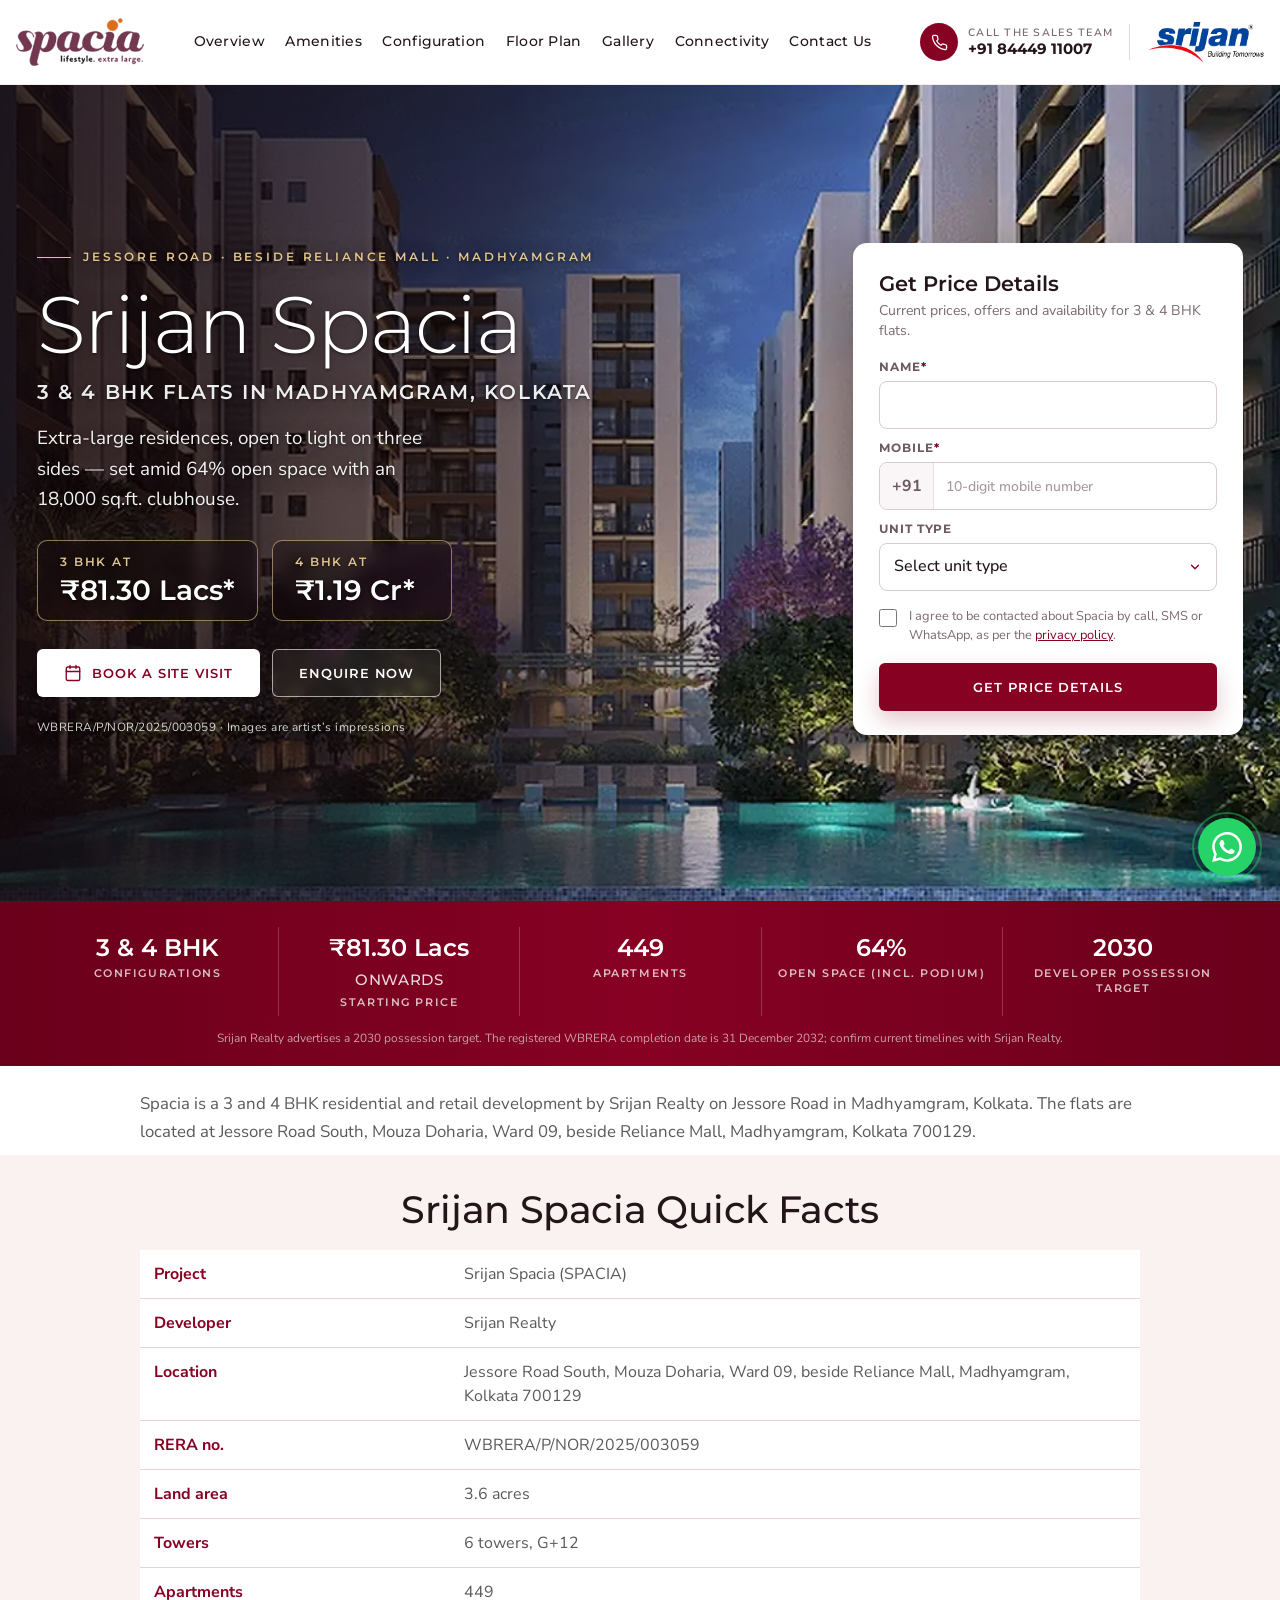
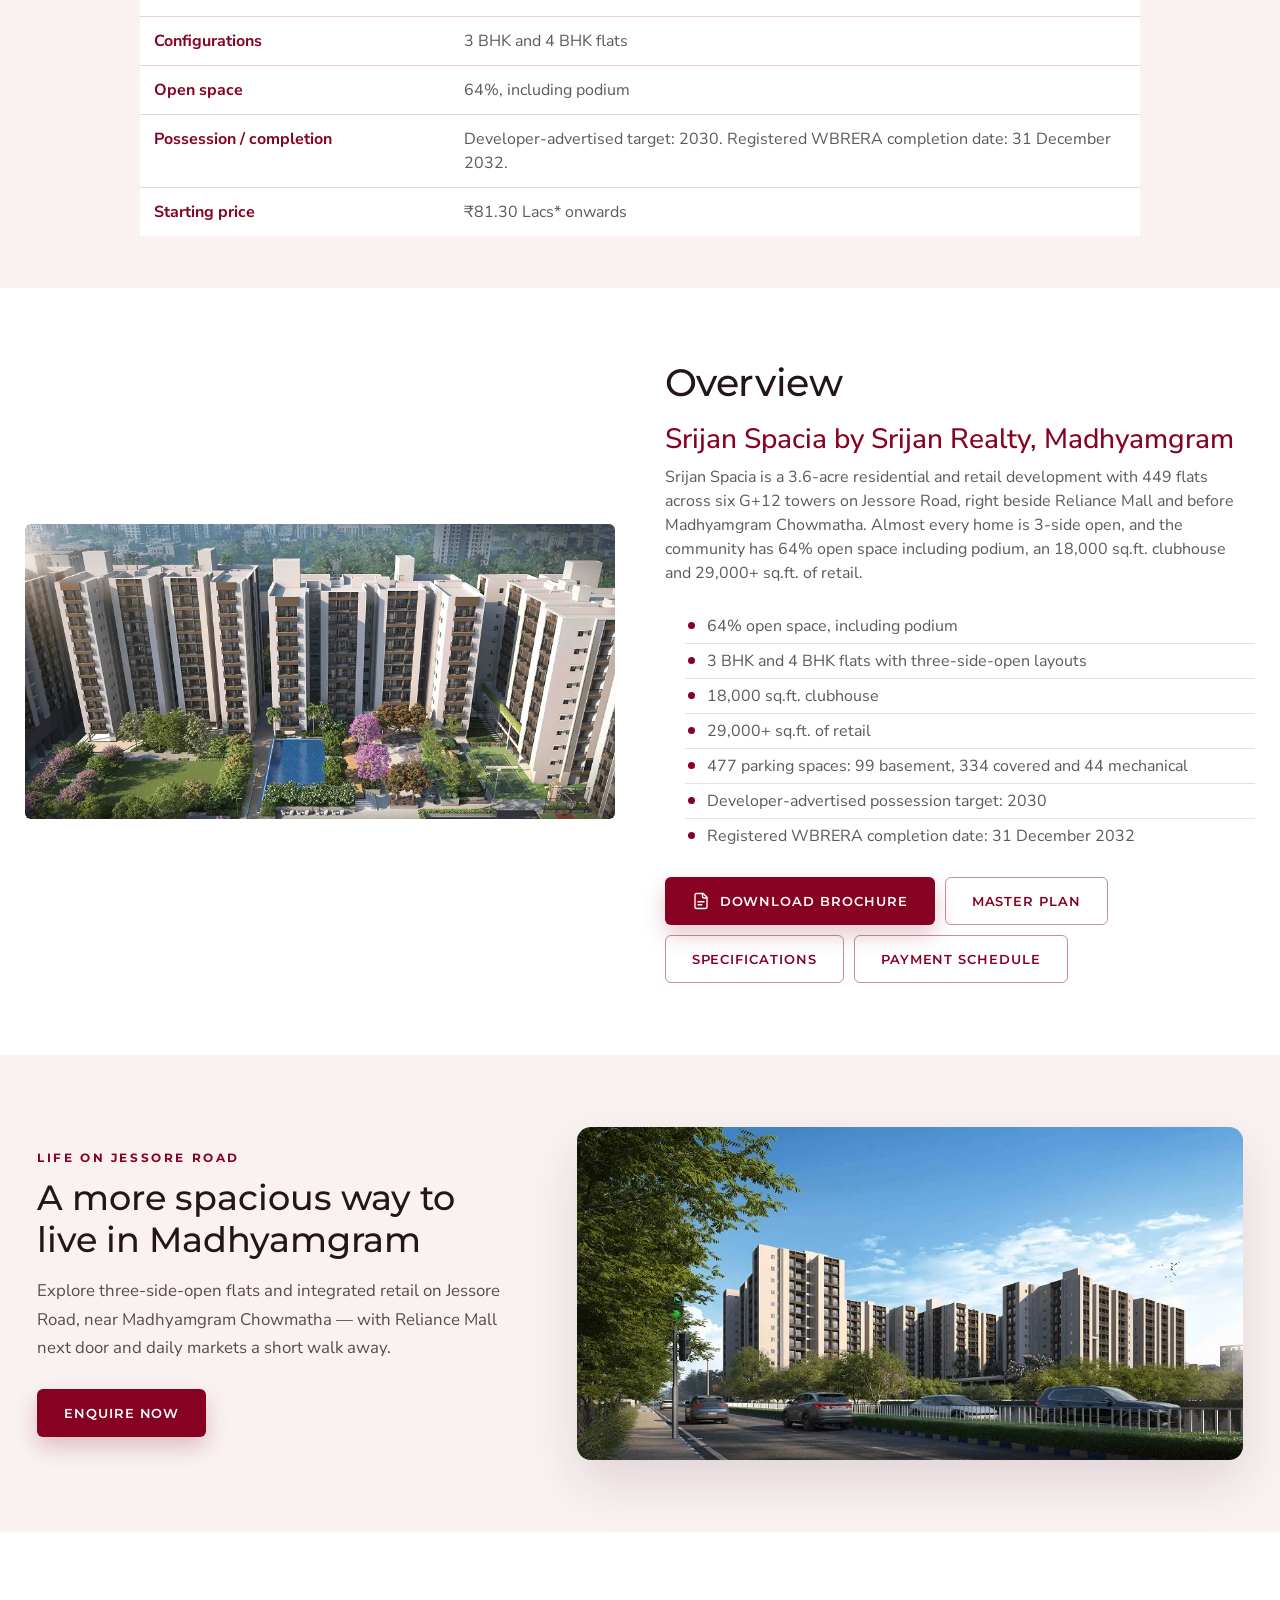
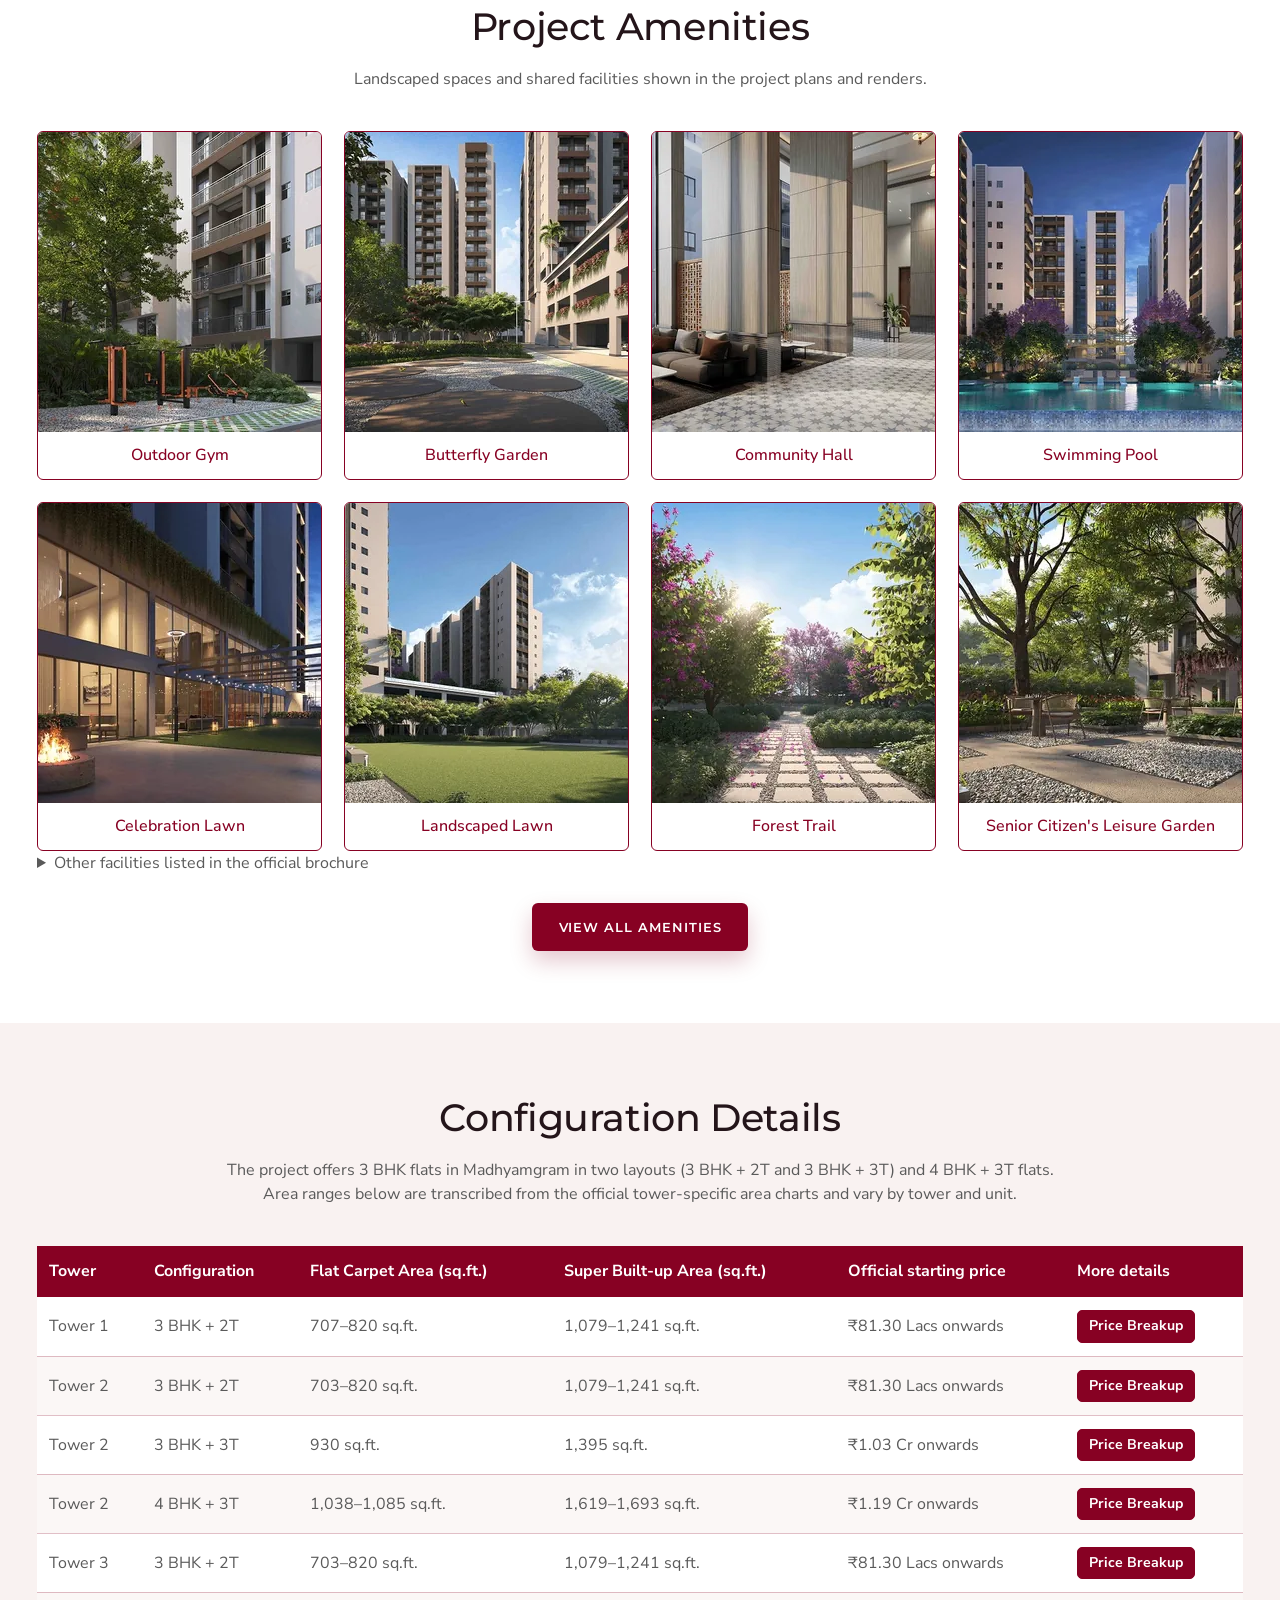
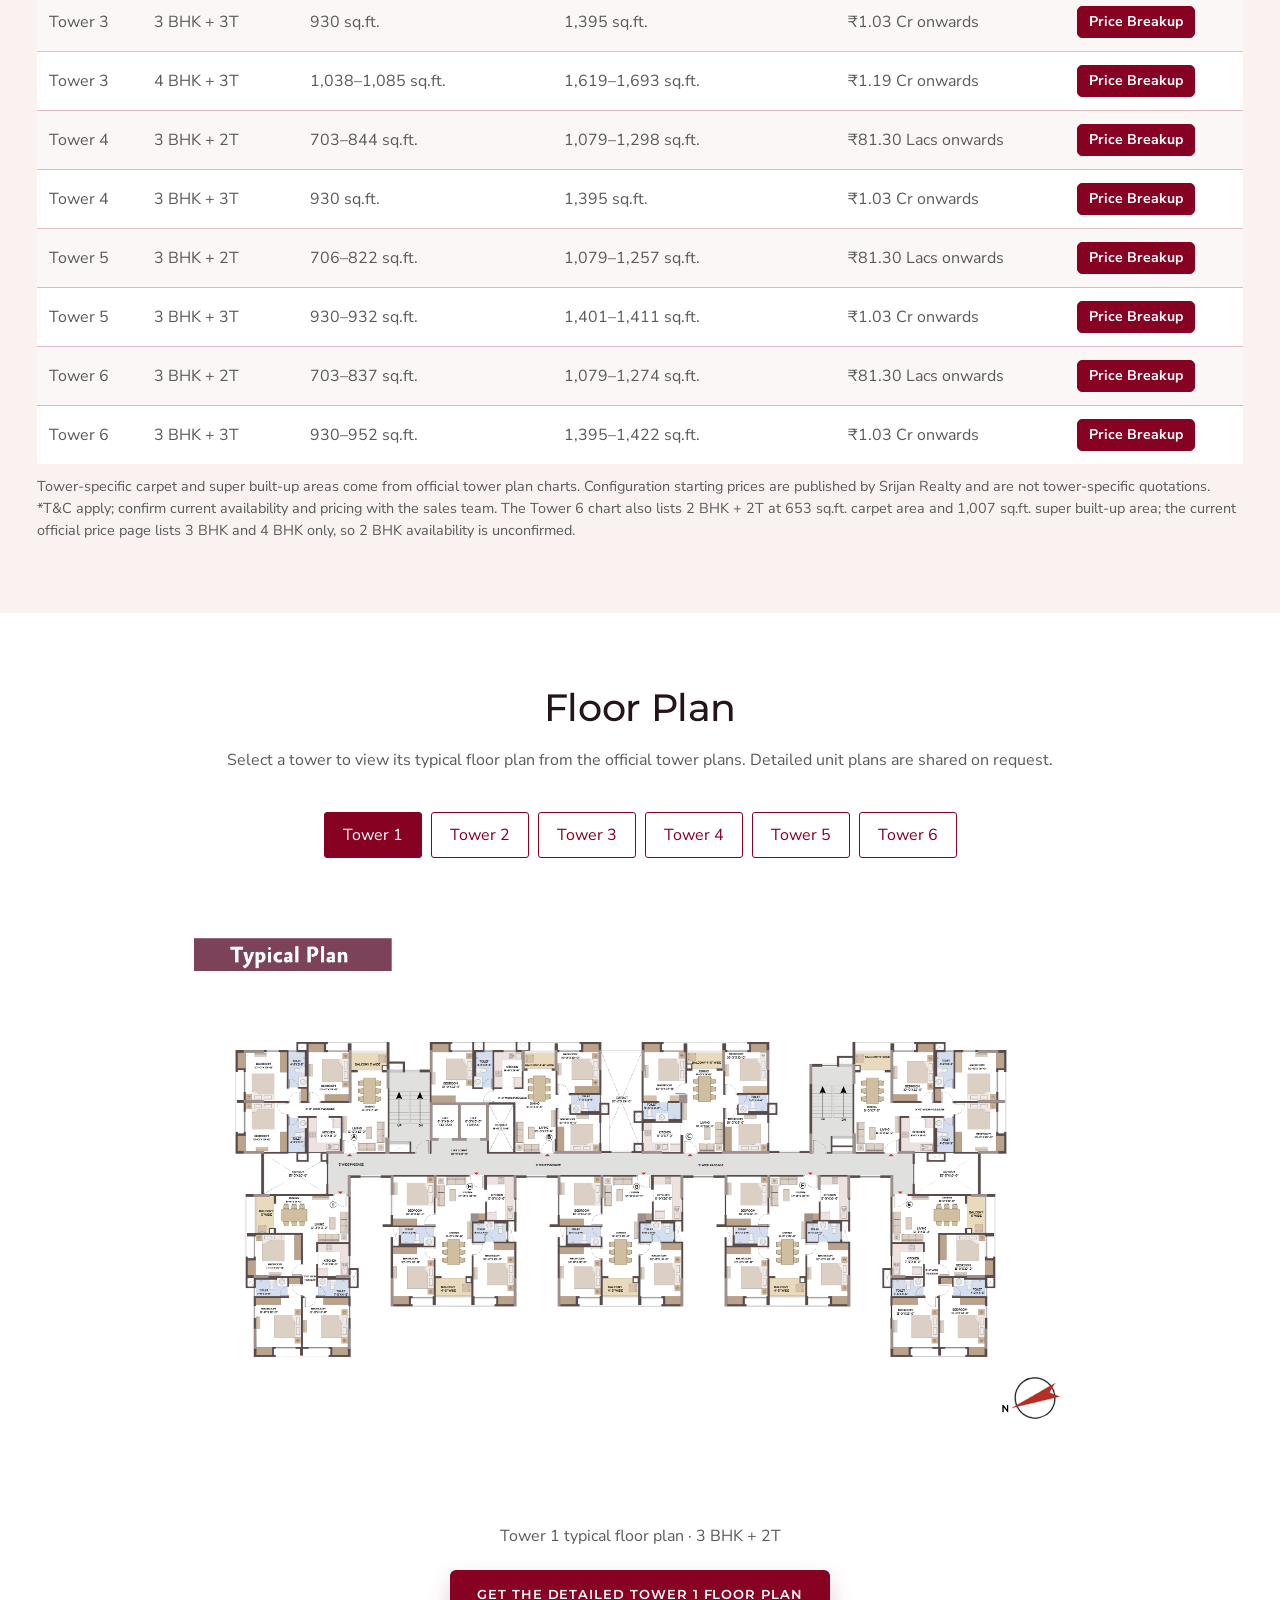
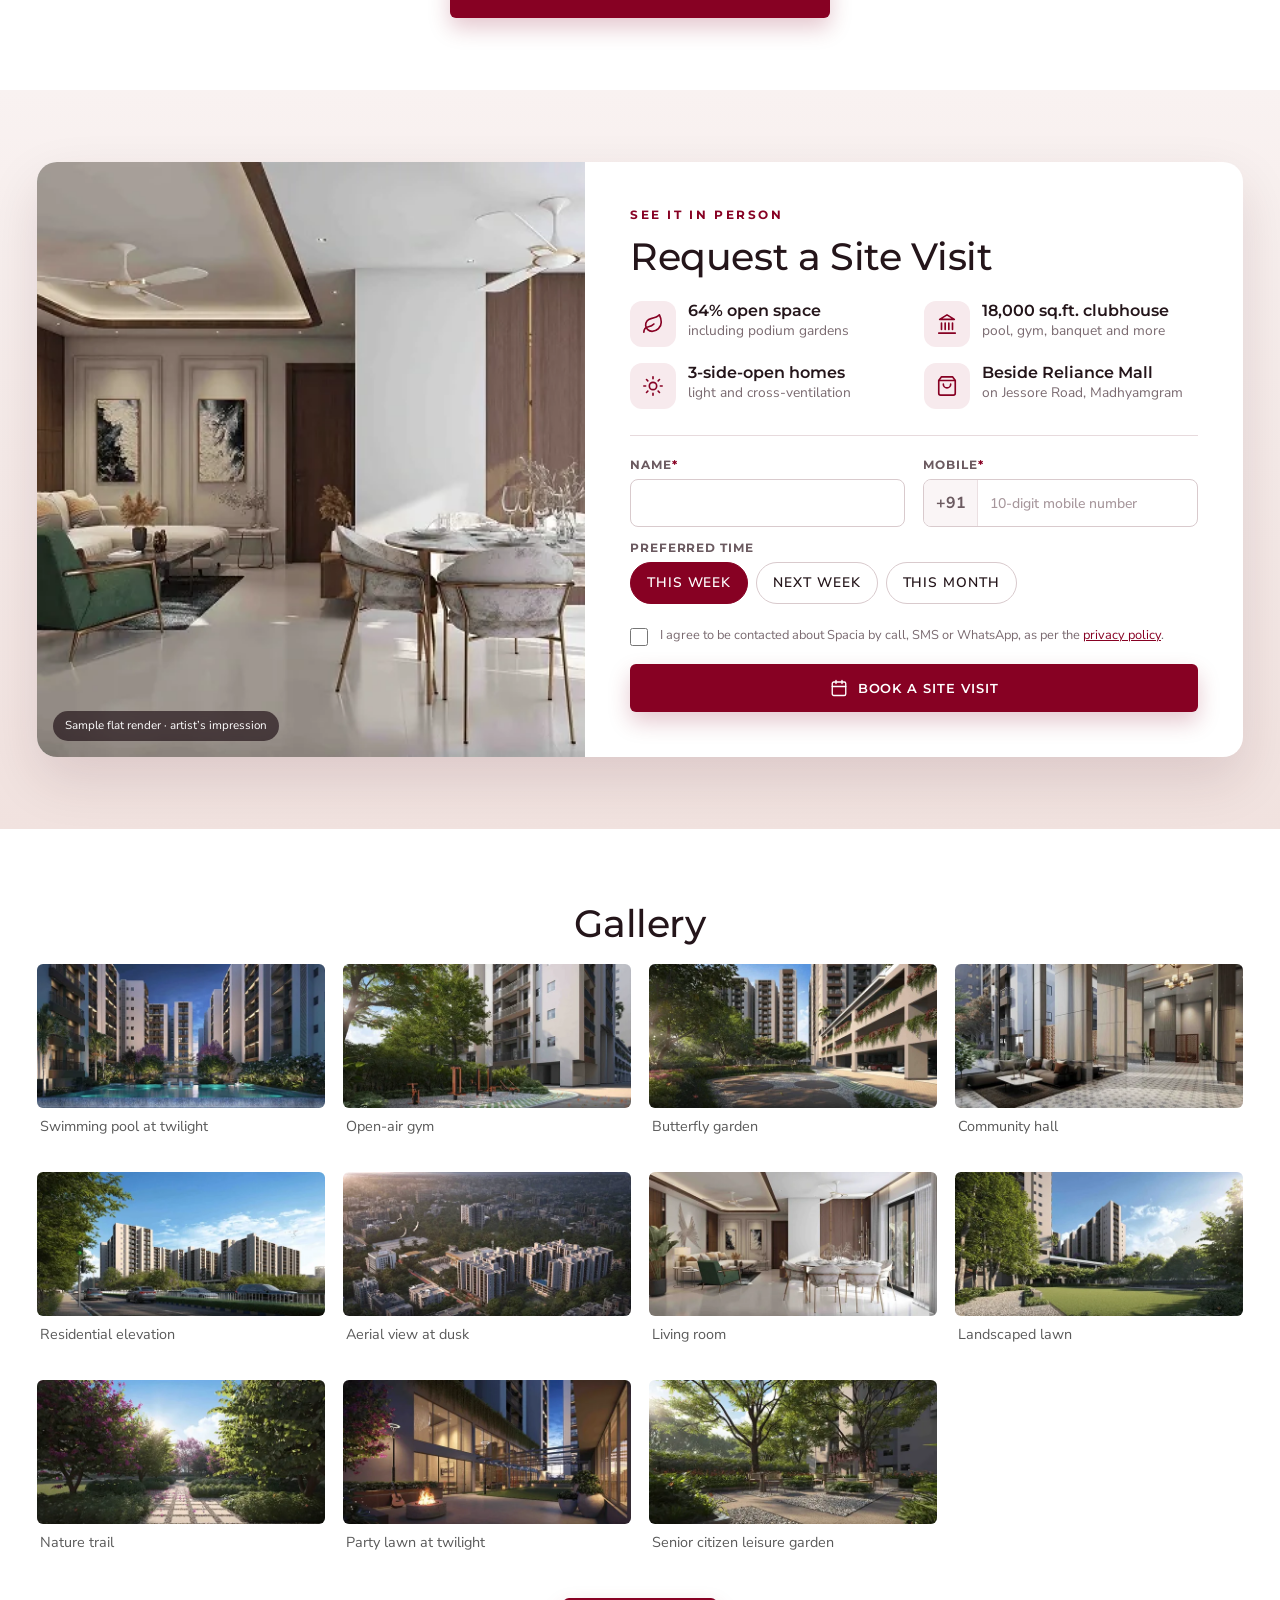
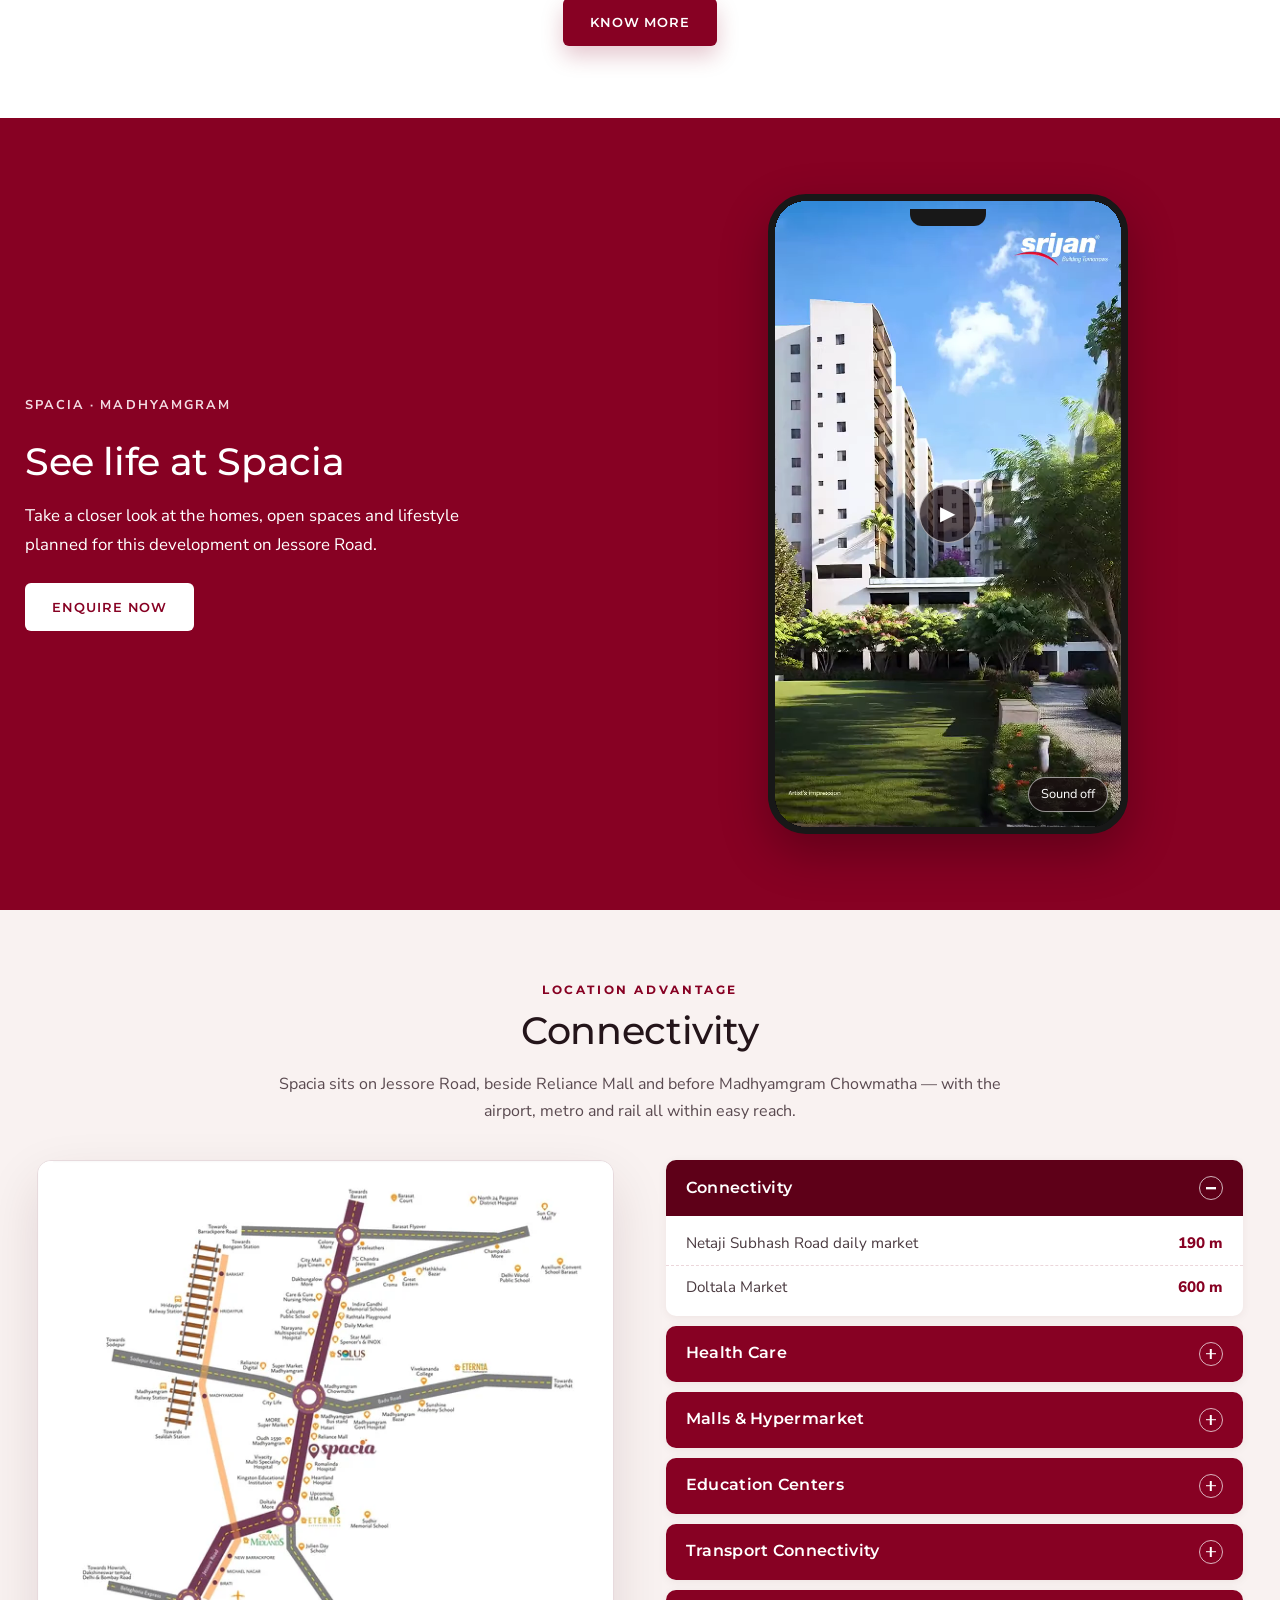
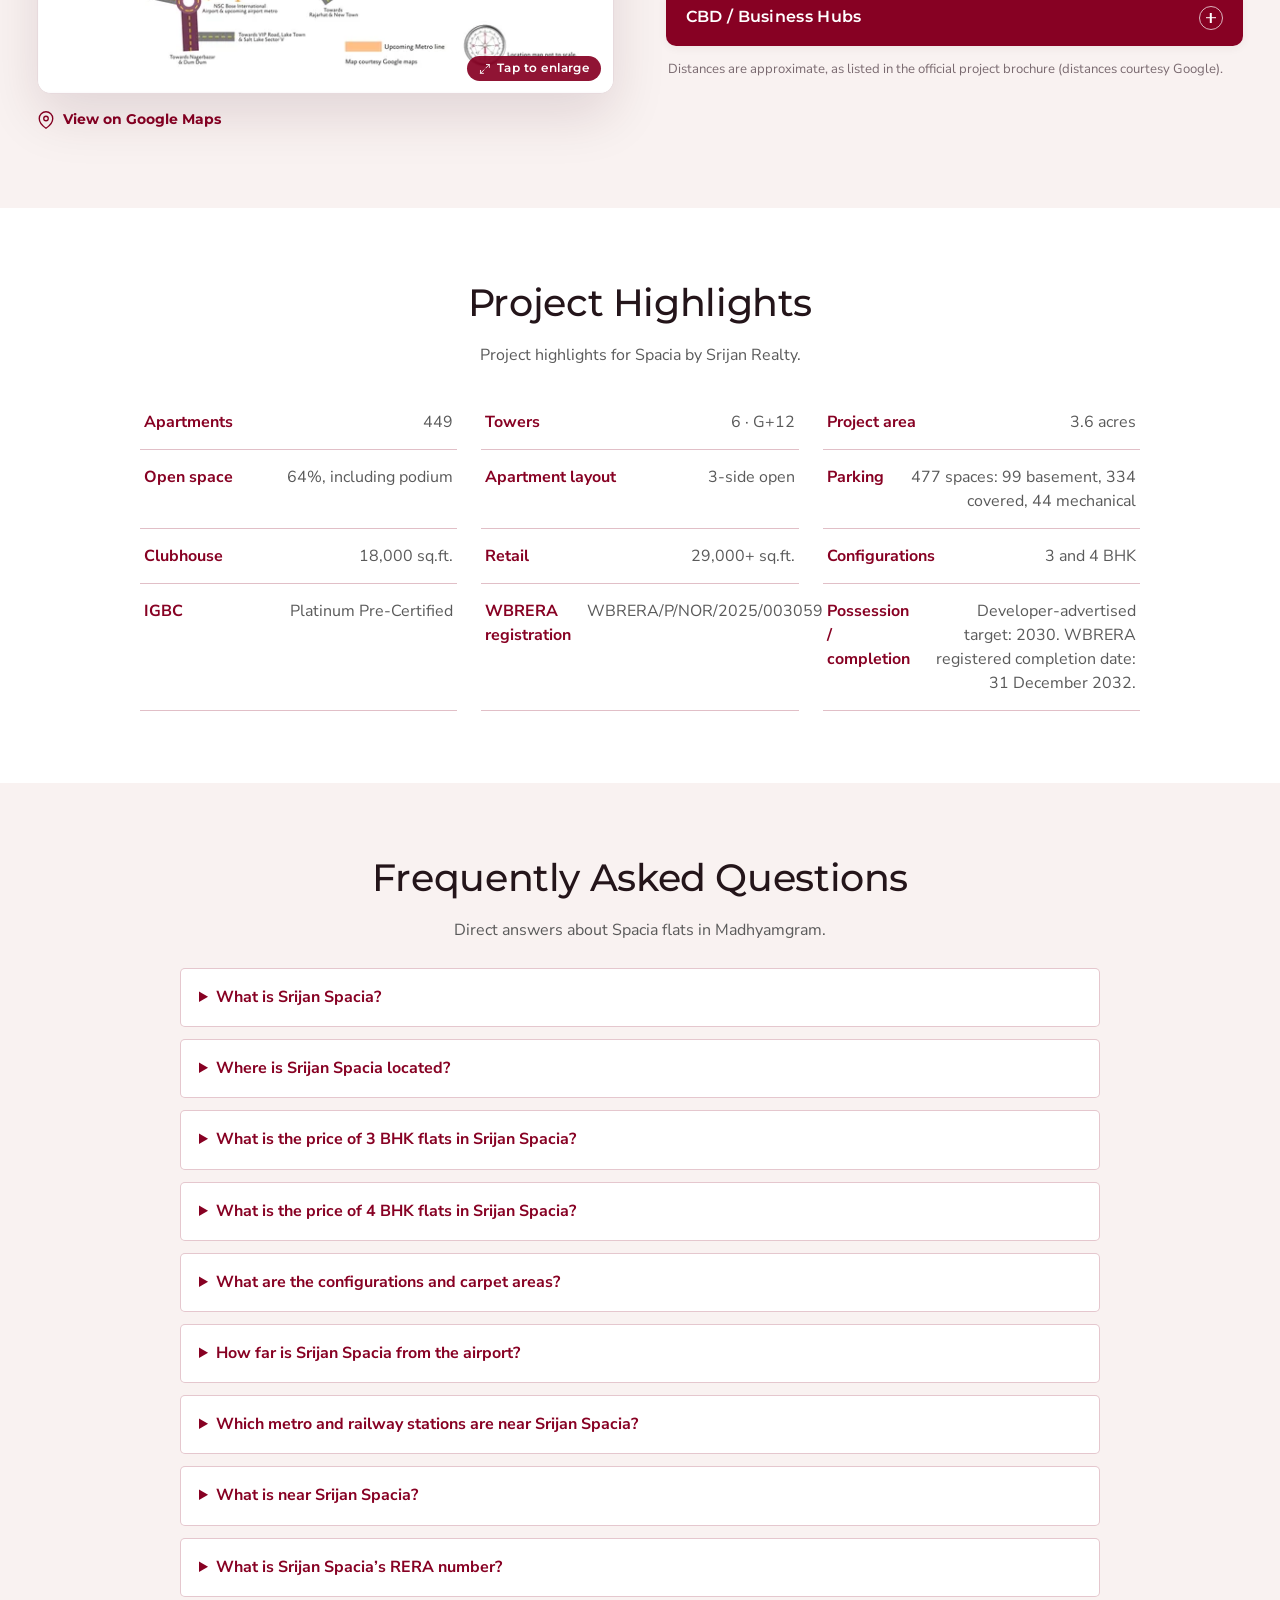
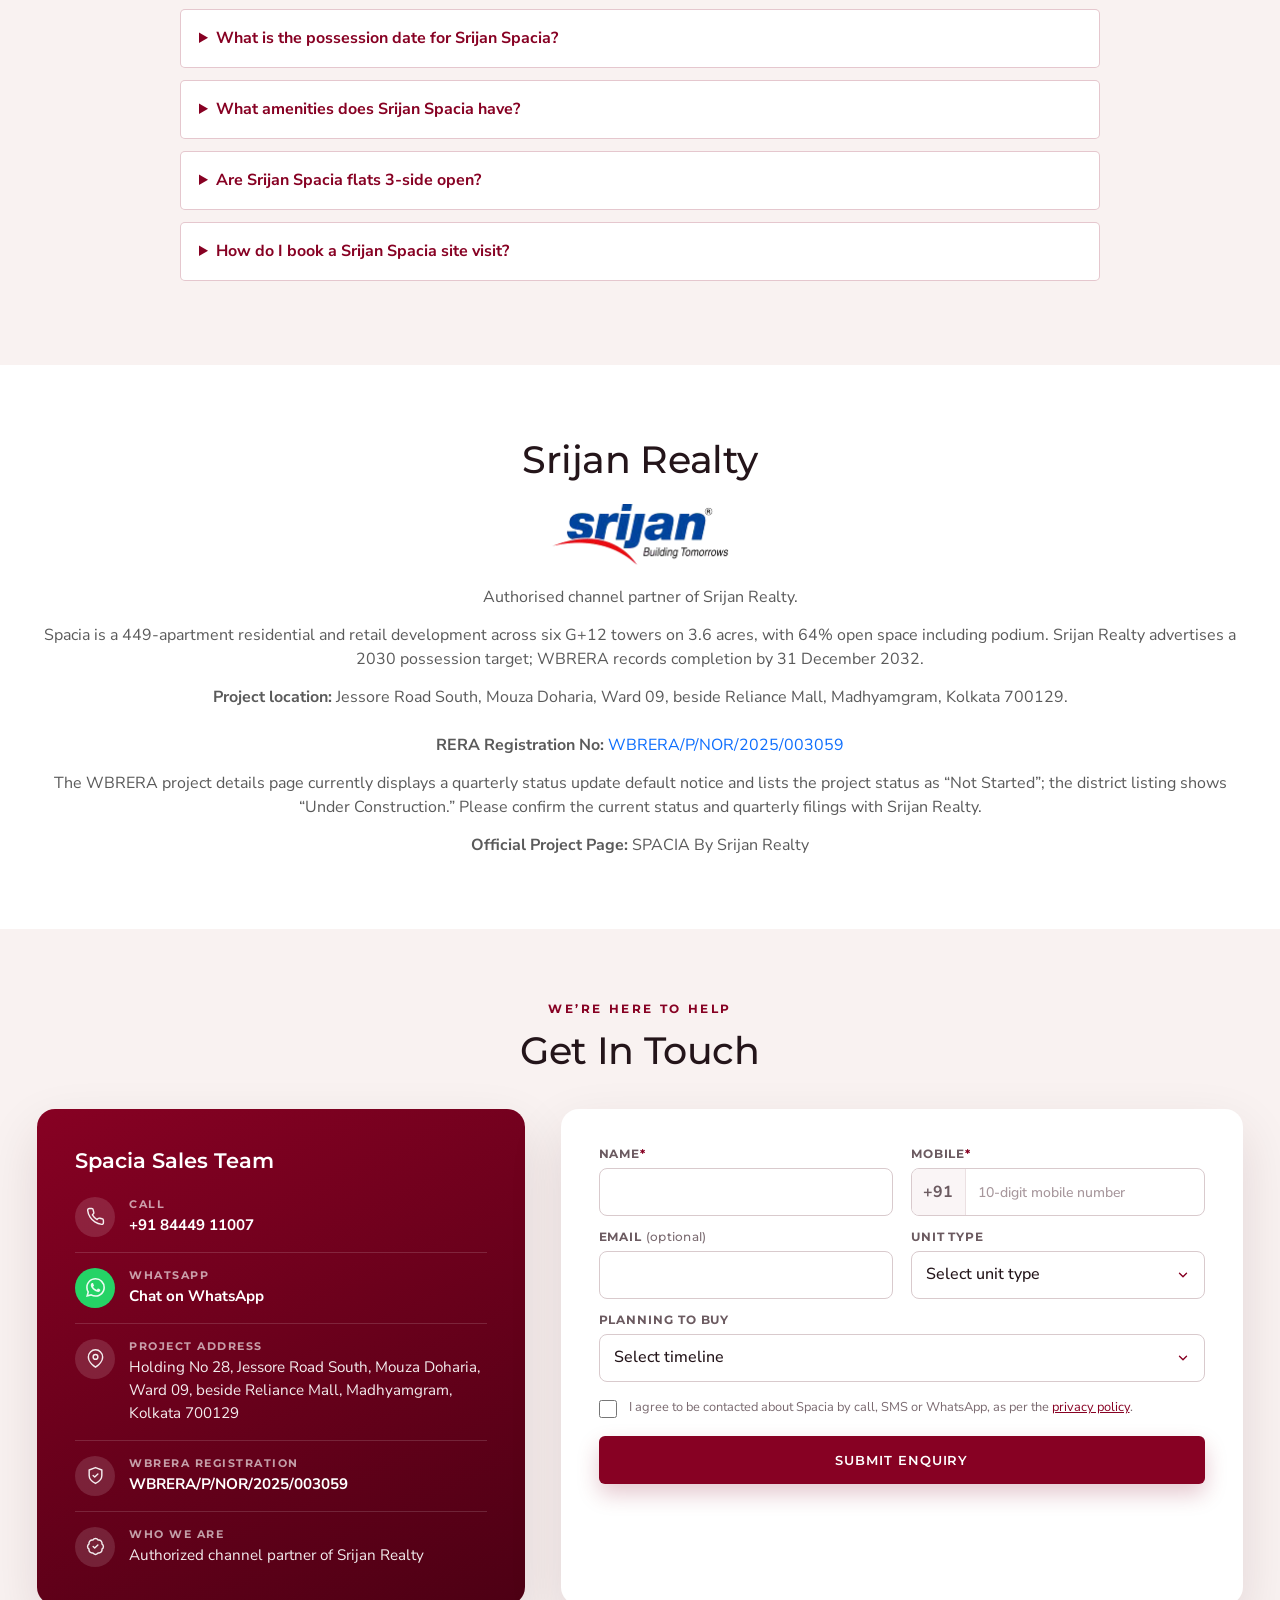
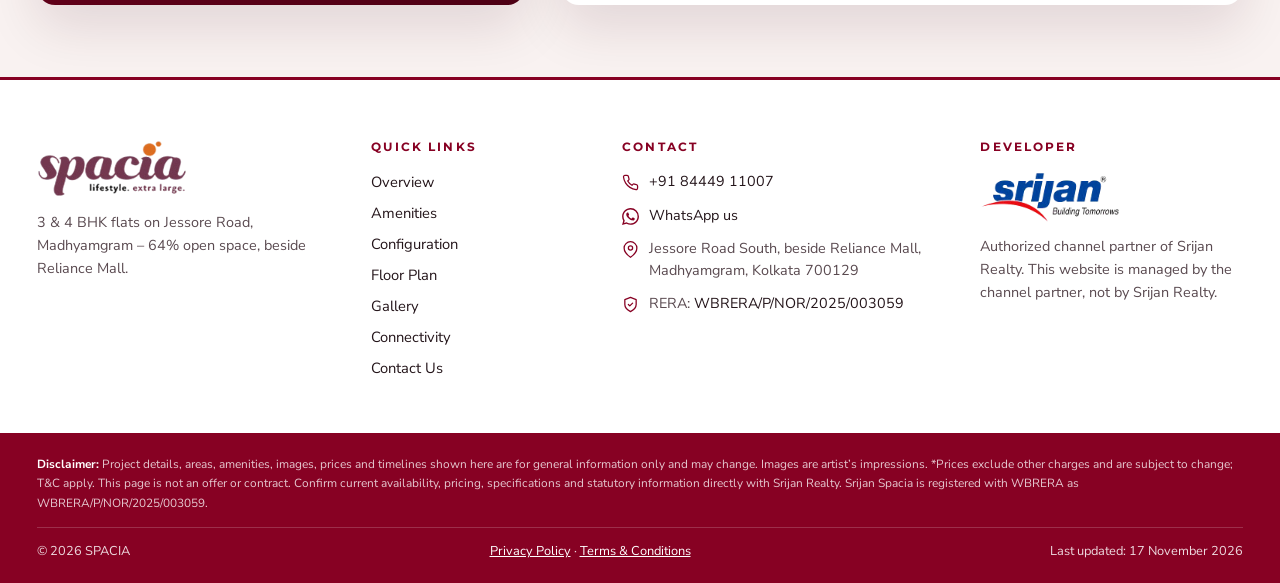
==== index.html @ 4fc18db4 "Brighter hero and natural use of the project name Hero - Replace the full-image overlay with a left-" ====
<!doctype html>
<html lang="en-IN">
<head>
    <meta charset="utf-8">
    <meta name="viewport" content="width=device-width, initial-scale=1, viewport-fit=cover">
    <title>Srijan Spacia Madhyamgram | 3 &amp; 4 BHK Flats from ₹81.30 Lacs</title>
    <meta name="description" content="Srijan Spacia on Jessore Road, Madhyamgram – 3 &amp; 4 BHK flats from ₹81.30 Lacs*. 64% open space, 18,000 sq.ft. clubhouse, WBRERA registered. Book a site visit.">
    <meta name="robots" content="index,follow,max-image-preview:large">
    <meta name="theme-color" content="#870123">
    <link rel="canonical" href="https://www.spacia-madhyamgram.in/">
    <!-- google-site-verification: set GSC_VERIFICATION in userassets/js/site-config.js, then run `node tools/generate-seo.js` -->

    <link rel="icon" href="/favicon.ico" sizes="48x48">
    <link rel="icon" type="image/png" sizes="32x32" href="/assets/brand/favicon-32.png">
    <link rel="apple-touch-icon" href="/apple-touch-icon.png">
    <link rel="manifest" href="/site.webmanifest">

    <link rel="preload" as="image" href="assets/hero/pool-twilight-1440.webp" imagesrcset="assets/hero/pool-twilight-600.webp 600w, assets/hero/pool-twilight-900.webp 900w, assets/hero/pool-twilight-1440.webp 1440w" imagesizes="(max-width: 767px) 1200px, 100vw" fetchpriority="high">
    <link rel="preconnect" href="https://cdn.jsdelivr.net" crossorigin>
    <link rel="preconnect" href="https://fonts.googleapis.com">
    <link rel="preconnect" href="https://fonts.gstatic.com" crossorigin>

    <meta property="og:locale" content="en_IN">
    <meta property="og:type" content="website">
    <meta property="og:site_name" content="Srijan Spacia Madhyamgram">
    <meta property="og:title" content="Srijan Spacia Madhyamgram | 3 &amp; 4 BHK Flats from ₹81.30 Lacs">
    <meta property="og:description" content="Srijan Spacia on Jessore Road, Madhyamgram – 3 &amp; 4 BHK flats from ₹81.30 Lacs*. 64% open space, 18,000 sq.ft. clubhouse, WBRERA registered. Book a site visit.">
    <meta property="og:url" content="https://www.spacia-madhyamgram.in/">
    <meta property="og:image" content="https://www.spacia-madhyamgram.in/assets/images/spacia-social-1200x630.webp">
    <meta property="og:image:width" content="1200">
    <meta property="og:image:height" content="630">
    <meta property="og:image:alt" content="Aerial dusk view of Srijan Spacia towers and landscaped grounds on Jessore Road, Madhyamgram">
    <meta name="twitter:card" content="summary_large_image">
    <meta name="twitter:title" content="Srijan Spacia Madhyamgram | 3 &amp; 4 BHK Flats from ₹81.30 Lacs">
    <meta name="twitter:description" content="Srijan Spacia on Jessore Road, Madhyamgram – 3 &amp; 4 BHK flats from ₹81.30 Lacs*. 64% open space, 18,000 sq.ft. clubhouse, WBRERA registered. Book a site visit.">
    <meta name="twitter:image" content="https://www.spacia-madhyamgram.in/assets/images/spacia-social-1200x630.webp">
    <meta name="twitter:image:alt" content="Aerial dusk view of Srijan Spacia towers and landscaped grounds on Jessore Road, Madhyamgram">

    <script id="spacia-structured-data" type="application/ld+json">
{
  "@context": "https://schema.org",
  "@graph": [
    {
      "@type": "WebSite",
      "@id": "https://www.spacia-madhyamgram.in/#website",
      "url": "https://www.spacia-madhyamgram.in/",
      "name": "Srijan Spacia Madhyamgram",
      "inLanguage": "en-IN"
    },
    {
      "@type": "WebPage",
      "@id": "https://www.spacia-madhyamgram.in/#webpage",
      "url": "https://www.spacia-madhyamgram.in/",
      "name": "Srijan Spacia Madhyamgram | 3 & 4 BHK Flats from ₹81.30 Lacs",
      "description": "Srijan Spacia on Jessore Road, Madhyamgram – 3 & 4 BHK flats from ₹81.30 Lacs*. 64% open space, 18,000 sq.ft. clubhouse, WBRERA registered. Book a site visit.",
      "inLanguage": "en-IN",
      "isPartOf": {
        "@id": "https://www.spacia-madhyamgram.in/#website"
      },
      "about": {
        "@id": "https://www.spacia-madhyamgram.in/#project"
      },
      "mainEntity": {
        "@id": "https://www.spacia-madhyamgram.in/#project"
      },
      "primaryImageOfPage": {
        "@type": "ImageObject",
        "url": "https://www.spacia-madhyamgram.in/assets/hero/aerial-dusk-1200.webp",
        "width": 1200,
        "height": 600
      },
      "breadcrumb": {
        "@id": "https://www.spacia-madhyamgram.in/#breadcrumb"
      },
      "dateModified": "2026-11-17"
    },
    {
      "@type": "BreadcrumbList",
      "@id": "https://www.spacia-madhyamgram.in/#breadcrumb",
      "itemListElement": [
        {
          "@type": "ListItem",
          "position": 1,
          "name": "Home",
          "item": "https://www.spacia-madhyamgram.in/"
        }
      ]
    },
    {
      "@type": "Organization",
      "@id": "https://www.spacia-madhyamgram.in/#developer",
      "name": "Srijan Realty",
      "url": "https://www.srijanrealty.com/"
    },
    {
      "@type": "ApartmentComplex",
      "@id": "https://www.spacia-madhyamgram.in/#project",
      "name": "Srijan Spacia",
      "alternateName": [
        "SPACIA by Srijan Realty",
        "Spacia Madhyamgram"
      ],
      "url": "https://www.spacia-madhyamgram.in/",
      "description": "Srijan Spacia (SPACIA by Srijan Realty) is a residential and retail development of 3 and 4 BHK flats on Jessore Road South, beside Reliance Mall, Madhyamgram, Kolkata 700129, with 449 apartments across six G+12 towers on 3.6 acres.",
      "image": [
        "https://www.spacia-madhyamgram.in/assets/hero/aerial-dusk-1200.webp",
        "https://www.spacia-madhyamgram.in/assets/images/spacia-social-1200x630.webp",
        "https://www.spacia-madhyamgram.in/assets/optimized/swimming-pool-twilight-hires-900.webp"
      ],
      "identifier": "WBRERA/P/NOR/2025/003059",
      "numberOfAccommodationUnits": {
        "@type": "QuantitativeValue",
        "value": 449
      },
      "address": {
        "@type": "PostalAddress",
        "streetAddress": "Holding No 28, Jessore Road South, Mouza Doharia, Ward 09, beside Reliance Mall",
        "addressLocality": "Madhyamgram",
        "addressRegion": "West Bengal",
        "postalCode": "700129",
        "addressCountry": "IN"
      },
      "hasMap": "https://www.google.com/maps/search/?api=1&query=Srijan+Spacia+Jessore+Road+Madhyamgram",
      "amenityFeature": [
        {
          "@type": "LocationFeatureSpecification",
          "name": "Outdoor Gym",
          "value": true
        },
        {
          "@type": "LocationFeatureSpecification",
          "name": "Butterfly Garden",
          "value": true
        },
        {
          "@type": "LocationFeatureSpecification",
          "name": "Community Hall",
          "value": true
        },
        {
          "@type": "LocationFeatureSpecification",
          "name": "Swimming Pool",
          "value": true
        },
        {
          "@type": "LocationFeatureSpecification",
          "name": "Celebration Lawn",
          "value": true
        },
        {
          "@type": "LocationFeatureSpecification",
          "name": "Landscaped Lawn",
          "value": true
        },
        {
          "@type": "LocationFeatureSpecification",
          "name": "Forest Trail",
          "value": true
        },
        {
          "@type": "LocationFeatureSpecification",
          "name": "Senior Citizen's Leisure Garden",
          "value": true
        },
        {
          "@type": "LocationFeatureSpecification",
          "name": "18,000 sq.ft. clubhouse",
          "value": true
        },
        {
          "@type": "LocationFeatureSpecification",
          "name": "29,000+ sq.ft. in-house retail",
          "value": true
        }
      ],
      "additionalProperty": [
        {
          "@type": "PropertyValue",
          "name": "Towers",
          "value": "6 towers, G+12"
        },
        {
          "@type": "PropertyValue",
          "name": "Project area",
          "value": "3.6 acres"
        },
        {
          "@type": "PropertyValue",
          "name": "Open space",
          "value": "64%, including podium"
        },
        {
          "@type": "PropertyValue",
          "name": "Configurations",
          "value": "3 BHK + 2T, 3 BHK + 3T and 4 BHK + 3T"
        },
        {
          "@type": "PropertyValue",
          "name": "Starting price",
          "value": "₹81.30 Lacs onwards (3 BHK + 2T)"
        },
        {
          "@type": "PropertyValue",
          "name": "IGBC rating",
          "value": "Platinum Pre-Certified"
        },
        {
          "@type": "PropertyValue",
          "name": "Developer-advertised possession target",
          "value": "2030"
        },
        {
          "@type": "PropertyValue",
          "name": "WBRERA registered completion date",
          "value": "31 December 2032"
        }
      ]
    },
    {
      "@type": "VideoObject",
      "@id": "https://www.spacia-madhyamgram.in/#project-reel",
      "name": "Srijan Spacia project walkthrough reel",
      "description": "A short vertical video showcasing Srijan Spacia by Srijan Realty on Jessore Road, Madhyamgram, Kolkata.",
      "thumbnailUrl": "https://www.spacia-madhyamgram.in/assets/video/poster.webp",
      "contentUrl": "https://www.spacia-madhyamgram.in/assets/video/reel.webm",
      "uploadDate": "2026-11-05T15:55:36+05:30",
      "duration": "PT53S",
      "inLanguage": "en-IN"
    },
    {
      "@type": "FAQPage",
      "@id": "https://www.spacia-madhyamgram.in/#faq",
      "url": "https://www.spacia-madhyamgram.in/",
      "mainEntity": [
        {
          "@type": "Question",
          "name": "What is Srijan Spacia?",
          "acceptedAnswer": {
            "@type": "Answer",
            "text": "Srijan Spacia (SPACIA by Srijan Realty) is a residential and retail development of 3 and 4 BHK flats in Madhyamgram, Kolkata, with 449 apartments across six G+12 towers on 3.6 acres."
          }
        },
        {
          "@type": "Question",
          "name": "Where is Srijan Spacia located?",
          "acceptedAnswer": {
            "@type": "Answer",
            "text": "Srijan Spacia is at Holding No 28, Jessore Road South, Mouza Doharia, Ward 09, beside Reliance Mall, Madhyamgram, Kolkata 700129 – on Jessore Road, before Madhyamgram Chowmatha."
          }
        },
        {
          "@type": "Question",
          "name": "What is the price of 3 BHK flats in Srijan Spacia?",
          "acceptedAnswer": {
            "@type": "Answer",
            "text": "Srijan Realty’s current official price list starts 3 BHK + 2T flats at ₹81.30 Lacs* and 3 BHK + 3T flats at ₹1.03 Cr*. Prices are subject to change; confirm the current quote and availability with the sales team."
          }
        },
        {
          "@type": "Question",
          "name": "What is the price of 4 BHK flats in Srijan Spacia?",
          "acceptedAnswer": {
            "@type": "Answer",
            "text": "4 BHK + 3T flats start at ₹1.19 Cr* according to Srijan Realty’s current official price list. Prices are subject to change; confirm the current quote with the sales team."
          }
        },
        {
          "@type": "Question",
          "name": "What are the configurations and carpet areas?",
          "acceptedAnswer": {
            "@type": "Answer",
            "text": "Srijan Spacia has 3 BHK + 2T, 3 BHK + 3T and 4 BHK + 3T flats. Official tower charts show respective Flat Carpet Area ranges of 703–844, 930–952 and 1,038–1,085 sq.ft.; corresponding Super Built-up Area ranges are 1,079–1,298, 1,395–1,422 and 1,619–1,693 sq.ft. The configuration table shows each published tower range."
          }
        },
        {
          "@type": "Question",
          "name": "How far is Srijan Spacia from the airport?",
          "acceptedAnswer": {
            "@type": "Answer",
            "text": "Netaji Subhas Chandra Bose International Airport is approximately 5.9 km from Srijan Spacia, and the upcoming Jai Hind Airport Metro station is also about 5.9 km away. The official brochure describes the airport as about a 15-minute straight drive along Jessore Road. Distances are approximate."
          }
        },
        {
          "@type": "Question",
          "name": "Which metro and railway stations are near Srijan Spacia?",
          "acceptedAnswer": {
            "@type": "Answer",
            "text": "The official brochure lists the upcoming New Barrackpore Metro Station at approximately 1.8 km, Madhyamgram Railway Station at 2 km and Dum Dum Railway & Metro Station at 11.7 km. New Town is approximately 14.8 km and Salt Lake Sector V approximately 17.7 km away."
          }
        },
        {
          "@type": "Question",
          "name": "What is near Srijan Spacia?",
          "acceptedAnswer": {
            "@type": "Answer",
            "text": "Reliance Mall is approximately 50 m away, with Spacia’s own retail arena in-house. The brochure lists schools from approximately 200 m to 2.7 km and hospitals from approximately 300 m to 2.3 km; distances are approximate."
          }
        },
        {
          "@type": "Question",
          "name": "What is Srijan Spacia’s RERA number?",
          "acceptedAnswer": {
            "@type": "Answer",
            "text": "Srijan Spacia is registered with WBRERA as WBRERA/P/NOR/2025/003059."
          }
        },
        {
          "@type": "Question",
          "name": "What is the possession date for Srijan Spacia?",
          "acceptedAnswer": {
            "@type": "Answer",
            "text": "Srijan Realty advertises 2030 as the possession target. WBRERA records 31 December 2032 as the registered completion date. Confirm current timelines with Srijan Realty."
          }
        },
        {
          "@type": "Question",
          "name": "What amenities does Srijan Spacia have?",
          "acceptedAnswer": {
            "@type": "Answer",
            "text": "Project facilities include an 18,000 sq.ft. clubhouse, 29,000+ sq.ft. of retail, landscaped spaces, a swimming pool, an outdoor gym, a butterfly garden and a community hall. Srijan Spacia is IGBC Platinum Pre-Certified."
          }
        },
        {
          "@type": "Question",
          "name": "Are Srijan Spacia flats 3-side open?",
          "acceptedAnswer": {
            "@type": "Answer",
            "text": "Yes. The official brochure says almost all apartments are 3-side open with no shared walls."
          }
        },
        {
          "@type": "Question",
          "name": "How do I book a Srijan Spacia site visit?",
          "acceptedAnswer": {
            "@type": "Answer",
            "text": "Select “Book a Site Visit”, share your name and mobile number, and the sales team will call you to schedule the visit. You can also call or WhatsApp +91 84449 11007."
          }
        }
      ]
    }
  ]
}
</script>

    <link href="https://cdn.jsdelivr.net/npm/bootstrap@5.2.3/dist/css/bootstrap.min.css" rel="stylesheet" integrity="sha384-rbsA2VBKQhggwzxH7pPCaAqO46MgnOM80zW1RWuH61DGLwZJEdK2Kadq2F9CUG65" crossorigin="anonymous">
    <link rel="stylesheet" href="userassets/css/style.css">
    <link rel="preload" as="style" href="https://fonts.googleapis.com/css2?family=Montserrat:wght@300..700&amp;family=Nunito+Sans:opsz,wght@6..12,400..800&amp;display=swap" onload="this.onload=null;this.rel='stylesheet'">
    <noscript><link rel="stylesheet" href="https://fonts.googleapis.com/css2?family=Montserrat:wght@300..700&amp;family=Nunito+Sans:opsz,wght@6..12,400..800&amp;display=swap"></noscript>
</head>

<body id="top">
<svg width="0" height="0" style="position:absolute" aria-hidden="true" focusable="false">
    <defs>
        <symbol id="i-phone" viewBox="0 0 24 24"><path fill="none" stroke="currentColor" stroke-width="1.8" stroke-linecap="round" stroke-linejoin="round" d="M22 16.92v3a2 2 0 0 1-2.18 2 19.79 19.79 0 0 1-8.63-3.07 19.5 19.5 0 0 1-6-6 19.79 19.79 0 0 1-3.07-8.67A2 2 0 0 1 4.11 2h3a2 2 0 0 1 2 1.72 12.84 12.84 0 0 0 .7 2.81 2 2 0 0 1-.45 2.11L8.09 9.91a16 16 0 0 0 6 6l1.27-1.27a2 2 0 0 1 2.11-.45 12.84 12.84 0 0 0 2.81.7A2 2 0 0 1 22 16.92z"/></symbol>
        <symbol id="i-whatsapp" viewBox="0 0 24 24"><path fill="currentColor" d="M17.47 14.38c-.3-.15-1.76-.87-2.03-.97-.27-.1-.47-.15-.67.15-.2.3-.77.97-.94 1.16-.17.2-.35.22-.64.08-.3-.15-1.26-.47-2.39-1.48-.88-.79-1.48-1.76-1.65-2.06-.17-.3-.02-.46.13-.6.13-.14.3-.35.45-.52.15-.18.2-.3.3-.5.1-.2.05-.37-.03-.52-.07-.15-.67-1.61-.92-2.21-.24-.58-.49-.5-.67-.51h-.57c-.2 0-.52.08-.8.37-.27.3-1.04 1.02-1.04 2.48 0 1.46 1.07 2.88 1.21 3.07.15.2 2.1 3.2 5.08 4.49.71.31 1.26.49 1.7.63.71.22 1.36.19 1.87.12.57-.09 1.76-.72 2-1.42.25-.69.25-1.29.18-1.41-.08-.13-.27-.2-.57-.35m-5.42 7.4h-.01a9.87 9.87 0 0 1-5.03-1.38l-.36-.21-3.74.98 1-3.65-.24-.37a9.86 9.86 0 0 1-1.51-5.26c0-5.45 4.44-9.88 9.89-9.88 2.64 0 5.12 1.03 6.99 2.9a9.83 9.83 0 0 1 2.89 6.99c0 5.45-4.44 9.88-9.88 9.88m8.41-18.3A11.82 11.82 0 0 0 12.05 0C5.5 0 .16 5.34.16 11.89c0 2.1.55 4.14 1.59 5.95L.06 24l6.3-1.65a11.88 11.88 0 0 0 5.69 1.45h.01c6.55 0 11.89-5.34 11.89-11.89a11.82 11.82 0 0 0-3.48-8.41z"/></symbol>
        <symbol id="i-pin" viewBox="0 0 24 24"><g fill="none" stroke="currentColor" stroke-width="1.8" stroke-linecap="round" stroke-linejoin="round"><path d="M21 10c0 7-9 13-9 13s-9-6-9-13a9 9 0 0 1 18 0z"/><circle cx="12" cy="10" r="3"/></g></symbol>
        <symbol id="i-shield" viewBox="0 0 24 24"><g fill="none" stroke="currentColor" stroke-width="1.8" stroke-linecap="round" stroke-linejoin="round"><path d="M12 22s8-4 8-10V5l-8-3-8 3v7c0 6 8 10 8 10z"/><path d="m9 12 2 2 4-4"/></g></symbol>
        <symbol id="i-badge" viewBox="0 0 24 24"><g fill="none" stroke="currentColor" stroke-width="1.8" stroke-linecap="round" stroke-linejoin="round"><path d="M3.85 8.62a4 4 0 0 1 4.78-4.77 4 4 0 0 1 6.74 0 4 4 0 0 1 4.78 4.78 4 4 0 0 1 0 6.74 4 4 0 0 1-4.77 4.78 4 4 0 0 1-6.75 0 4 4 0 0 1-4.78-4.77 4 4 0 0 1 0-6.76z"/><path d="m9 12 2 2 4-4"/></g></symbol>
        <symbol id="i-leaf" viewBox="0 0 24 24"><g fill="none" stroke="currentColor" stroke-width="1.8" stroke-linecap="round" stroke-linejoin="round"><path d="M11 20A7 7 0 0 1 9.8 6.1C15.5 5 17 4.48 19 2c1 2 2 4.18 2 8 0 5.5-4.78 10-10 10z"/><path d="M2 21c0-3 1.85-5.36 5.08-6C9.5 14.52 12 13 13 12"/></g></symbol>
        <symbol id="i-club" viewBox="0 0 24 24"><g fill="none" stroke="currentColor" stroke-width="1.8" stroke-linecap="round" stroke-linejoin="round"><path d="M3 22h18"/><path d="M6 18v-7"/><path d="M10 18v-7"/><path d="M14 18v-7"/><path d="M18 18v-7"/><path d="M12 2 20 7H4z"/></g></symbol>
        <symbol id="i-sun" viewBox="0 0 24 24"><g fill="none" stroke="currentColor" stroke-width="1.8" stroke-linecap="round" stroke-linejoin="round"><circle cx="12" cy="12" r="4"/><path d="M12 2v2M12 20v2M4.93 4.93l1.41 1.41M17.66 17.66l1.41 1.41M2 12h2M20 12h2M6.34 17.66l-1.41 1.41M19.07 4.93l-1.41 1.41"/></g></symbol>
        <symbol id="i-bag" viewBox="0 0 24 24"><g fill="none" stroke="currentColor" stroke-width="1.8" stroke-linecap="round" stroke-linejoin="round"><path d="M6 2 3 6v14a2 2 0 0 0 2 2h14a2 2 0 0 0 2-2V6l-3-4z"/><path d="M3 6h18"/><path d="M16 10a4 4 0 0 1-8 0"/></g></symbol>
        <symbol id="i-file" viewBox="0 0 24 24"><g fill="none" stroke="currentColor" stroke-width="1.8" stroke-linecap="round" stroke-linejoin="round"><path d="M15 2H6a2 2 0 0 0-2 2v16a2 2 0 0 0 2 2h12a2 2 0 0 0 2-2V7z"/><path d="M14 2v4a2 2 0 0 0 2 2h4"/><path d="M8 13h8M8 17h5"/></g></symbol>
        <symbol id="i-expand" viewBox="0 0 24 24"><g fill="none" stroke="currentColor" stroke-width="1.8" stroke-linecap="round" stroke-linejoin="round"><path d="M15 3h6v6M9 21H3v-6M21 3l-7 7M3 21l7-7"/></g></symbol>
        <symbol id="i-check" viewBox="0 0 24 24"><path fill="none" stroke="currentColor" stroke-width="2.2" stroke-linecap="round" stroke-linejoin="round" d="M20 6 9 17l-5-5"/></symbol>
        <symbol id="i-mail" viewBox="0 0 24 24"><g fill="none" stroke="currentColor" stroke-width="1.8" stroke-linecap="round" stroke-linejoin="round"><rect x="2" y="4" width="20" height="16" rx="2"/><path d="m22 7-10 6L2 7"/></g></symbol>
        <symbol id="i-calendar" viewBox="0 0 24 24"><g fill="none" stroke="currentColor" stroke-width="1.8" stroke-linecap="round" stroke-linejoin="round"><rect x="3" y="4" width="18" height="18" rx="2"/><path d="M16 2v4M8 2v4M3 10h18"/></g></symbol>
        <symbol id="i-arrow" viewBox="0 0 24 24"><path fill="none" stroke="currentColor" stroke-width="1.8" stroke-linecap="round" stroke-linejoin="round" d="M5 12h14m-7-7 7 7-7 7"/></symbol>
        <symbol id="i-close" viewBox="0 0 24 24"><path fill="none" stroke="currentColor" stroke-width="2" stroke-linecap="round" d="M18 6 6 18M6 6l12 12"/></symbol>
    </defs>
</svg>

<a class="skip-link" href="#main-content">Skip to main content</a>

<header class="sp-header" id="site-header">
    <div class="container sp-header__bar">
        <a class="sp-header__brand" href="/" aria-label="Spacia – home">
            <img src="assets/brand/spacia-logo.webp" alt="Spacia – lifestyle. extra large." width="204" height="81" decoding="async">
        </a>

        <nav class="sp-nav" id="site-nav" aria-label="Primary">
            <ul class="sp-nav__list">
                <li><a href="#overview">Overview</a></li>
                <li><a href="#amenities">Amenities</a></li>
                <li><a href="#configuration">Configuration</a></li>
                <li><a href="#floor-plan">Floor Plan</a></li>
                <li><a href="#gallery">Gallery</a></li>
                <li><a href="#connectivity">Connectivity</a></li>
                <li><a href="#contact-us">Contact Us</a></li>
            </ul>
            <div class="sp-nav__cta" data-track-area="mobile-menu">
                <a class="sp-btn sp-btn--outline" href="tel:+918444911007"><svg class="sp-icon" aria-hidden="true"><use href="#i-phone"/></svg>+91 84449 11007</a>
                <button type="button" class="sp-btn sp-btn--primary" data-enquire="Site Visit" data-enquire-title="Book a Site Visit">Book a Site Visit</button>
            </div>
        </nav>

        <div class="sp-header__end">
            <a class="sp-header__phone" href="tel:+918444911007" data-track-location="header">
                <span class="sp-header__phone-icon"><svg class="sp-icon" aria-hidden="true"><use href="#i-phone"/></svg></span>
                <span class="sp-header__phone-text"><small>Call the sales team</small>+91 84449 11007</span>
            </a>
            <span class="sp-header__divider" aria-hidden="true"></span>
            <span class="sp-header__developer">
                <img src="assets/brand/srijan-realty-logo.webp" alt="Srijan Realty – Building Tomorrows" width="185" height="71" decoding="async">
            </span>
            <button class="sp-nav-toggle" type="button" aria-controls="site-nav" aria-expanded="false" aria-label="Open menu"><span aria-hidden="true"></span></button>
        </div>
    </div>
</header>

<main id="main-content">

<section class="sp-hero" id="home" aria-labelledby="hero-title">
    <div class="sp-hero__media">
        <div class="sp-hero__slide is-active">
            <img src="assets/hero/pool-twilight-1440.webp" srcset="assets/hero/pool-twilight-600.webp 600w, assets/hero/pool-twilight-900.webp 900w, assets/hero/pool-twilight-1440.webp 1440w" sizes="(max-width: 767px) 1200px, 100vw" alt="Spacia podium swimming pool and towers at twilight, Madhyamgram" width="1440" height="720" fetchpriority="high" loading="eager">
        </div>
        <div class="sp-hero__slide">
            <img data-src="assets/hero/party-lawn-twilight-1440.webp" data-srcset="assets/hero/party-lawn-twilight-600.webp 600w, assets/hero/party-lawn-twilight-900.webp 900w, assets/hero/party-lawn-twilight-1440.webp 1440w" sizes="(max-width: 767px) 1200px, 100vw" alt="Spacia party lawn and clubhouse at twilight" width="1440" height="720">
        </div>
        <div class="sp-hero__slide">
            <img data-src="assets/hero/aerial-dusk-1200.webp" data-srcset="assets/hero/aerial-dusk-600.webp 600w, assets/hero/aerial-dusk-900.webp 900w, assets/hero/aerial-dusk-1200.webp 1200w" sizes="(max-width: 767px) 1200px, 100vw" alt="Aerial view of the Spacia towers at dusk on Jessore Road, Madhyamgram" width="1200" height="600">
        </div>
    </div>

    <div class="container sp-hero__inner">
        <div class="sp-hero__copy">
            <p class="sp-hero__eyebrow">Jessore Road &middot; Beside Reliance Mall &middot; Madhyamgram</p>
            <h1 class="sp-hero__title" id="hero-title"><span class="sp-hero__title-main">Srijan Spacia</span><span class="visually-hidden"> – </span><span class="sp-hero__title-sub">3 &amp; 4 BHK Flats in Madhyamgram, Kolkata</span></h1>
            <p class="sp-hero__lead">Extra-large residences, open to light on three sides &mdash; set amid 64% open space with an 18,000 sq.ft. clubhouse.</p>
            <div class="sp-hero__prices">
                <p class="sp-price-box"><span class="sp-price-box__label">3 BHK at</span><span class="sp-price-box__value"><span data-spacia-config-price="3 BHK + 2T">₹81.30 Lacs</span>*</span></p>
                <p class="sp-price-box"><span class="sp-price-box__label">4 BHK at</span><span class="sp-price-box__value"><span data-spacia-config-price="4 BHK + 3T">₹1.19 Cr</span>*</span></p>
            </div>
            <div class="sp-hero__actions">
                <button type="button" class="sp-btn sp-btn--light" data-enquire="Site Visit" data-enquire-title="Book a Site Visit"><svg class="sp-icon" aria-hidden="true"><use href="#i-calendar"/></svg>Book a Site Visit</button>
                <button type="button" class="sp-btn sp-btn--ghost" data-enquire="Project details" data-enquire-title="Enquire Now">Enquire Now</button>
            </div>
            <p class="sp-hero__note">WBRERA/P/NOR/2025/003059 &middot; Images are artist&rsquo;s impressions</p>
        </div>

        <div class="sp-hero__form sp-form-wrap">
            <form class="sp-form sp-form--card" id="hero-form" data-lead-form novalidate>
                <p class="sp-form__title">Get Price Details</p>
                <p class="sp-form__intro">Current prices, offers and availability for 3 &amp; 4 BHK flats.</p>
                <input type="hidden" name="requested_item" value="Price Details">
                <div class="sp-field">
                    <label for="hero-name">Name<span aria-hidden="true">*</span></label>
                    <input class="sp-input" id="hero-name" name="name" type="text" autocomplete="name" minlength="2" maxlength="80" required>
                    <span class="sp-field-error" aria-live="polite"></span>
                </div>
                <div class="sp-field">
                    <label for="hero-phone">Mobile<span aria-hidden="true">*</span></label>
                    <div class="sp-phone"><span class="sp-phone__cc" aria-hidden="true">+91</span><input class="sp-input" id="hero-phone" name="phone" type="tel" inputmode="numeric" autocomplete="tel-national" maxlength="14" placeholder="10-digit mobile number" required></div>
                    <span class="sp-field-error" aria-live="polite"></span>
                </div>
                <div class="sp-field">
                    <label for="hero-unit">Unit type</label>
                    <select class="sp-input" id="hero-unit" name="unit">
                        <option value="">Select unit type</option>
                        <option value="3 BHK + 2T">3 BHK + 2T</option>
                        <option value="3 BHK + 3T">3 BHK + 3T</option>
                        <option value="4 BHK + 3T">4 BHK + 3T</option>
                    </select>
                </div>
                <div class="sp-check">
                    <input type="checkbox" id="hero-consent" name="consent" required>
                    <label for="hero-consent">I agree to be contacted about Spacia by call, SMS or WhatsApp, as per the <a href="#privacyModal" data-bs-toggle="modal" data-bs-target="#privacyModal">privacy policy</a>.</label>
                    <span class="sp-field-error" aria-live="polite"></span>
                </div>
                <button type="submit" class="sp-btn sp-btn--primary sp-btn--block">Get Price Details</button>
            </form>
            <div class="sp-thanks sp-thanks--card" hidden role="status">
                <span class="sp-thanks__icon"><svg class="sp-icon" aria-hidden="true"><use href="#i-check"/></svg></span>
                <p class="sp-thanks__title">Thank you!</p>
                <p class="sp-thanks__text"></p>
                <a class="sp-btn sp-btn--whatsapp sp-thanks__wa" href="https://wa.me/918444911007" target="_blank" rel="noopener noreferrer" hidden>Send on WhatsApp</a>
                <button type="button" class="sp-thanks__again">Send another enquiry</button>
            </div>
        </div>
    </div>
</section>

<section class="sp-stats" aria-label="Spacia at a glance">
    <div class="container">
        <ul class="sp-stats__list">
            <li class="sp-stat"><p class="sp-stat__value">3 &amp; 4 BHK</p><p class="sp-stat__label">Configurations</p></li>
            <li class="sp-stat"><p class="sp-stat__value"><span data-spacia-starting-price>₹81.30 Lacs</span> <span class="sp-stat__suffix">Onwards</span></p><p class="sp-stat__label">Starting Price</p></li>
            <li class="sp-stat"><p class="sp-stat__value">449</p><p class="sp-stat__label">Apartments</p></li>
            <li class="sp-stat"><p class="sp-stat__value">64%</p><p class="sp-stat__label">Open Space (incl. podium)</p></li>
            <li class="sp-stat"><p class="sp-stat__value">2030</p><p class="sp-stat__label">Developer possession target</p></li>
        </ul>
        <p class="sp-stats__note">Srijan Realty advertises a 2030 possession target. The registered WBRERA completion date is 31 December 2032; confirm current timelines with Srijan Realty.</p>
    </div>
</section>

<section class="spacia-intro" aria-label="Spacia project summary">
    <div class="container">
        <p>Spacia is a 3 and 4 BHK residential and retail development by Srijan Realty on Jessore Road in Madhyamgram, Kolkata. The flats are located at Jessore Road South, Mouza Doharia, Ward 09, beside Reliance Mall, Madhyamgram, Kolkata 700129.</p>
    </div>
</section>

<section class="spacia-quick-facts" id="quick-facts" aria-labelledby="quick-facts-title">
    <div class="container">
        <h2 id="quick-facts-title">Srijan Spacia Quick Facts</h2>
        <div class="spacia-quick-facts-scroll">
            <table>
                <tbody>
                    <tr><th scope="row">Project</th><td>Srijan Spacia (SPACIA)</td></tr>
                    <tr><th scope="row">Developer</th><td>Srijan Realty</td></tr>
                    <tr><th scope="row">Location</th><td>Jessore Road South, Mouza Doharia, Ward 09, beside Reliance Mall, Madhyamgram, Kolkata 700129</td></tr>
                    <tr><th scope="row">RERA no.</th><td>WBRERA/P/NOR/2025/003059</td></tr>
                    <tr><th scope="row">Land area</th><td>3.6 acres</td></tr>
                    <tr><th scope="row">Towers</th><td>6 towers, G+12</td></tr>
                    <tr><th scope="row">Apartments</th><td>449</td></tr>
                    <tr><th scope="row">Configurations</th><td>3 BHK and 4 BHK flats</td></tr>
                    <tr><th scope="row">Open space</th><td>64%, including podium</td></tr>
                    <tr><th scope="row">Possession / completion</th><td>Developer-advertised target: 2030. Registered WBRERA completion date: 31 December 2032.</td></tr>
                    <tr><th scope="row">Starting price</th><td><span data-spacia-starting-price>₹81.30 Lacs</span>* onwards</td></tr>
                </tbody>
            </table>
        </div>
    </div>
</section>

<section class="overview about-us" id="overview">
    <div class="container">
        <div class="row">
            <div class="col-sm-6 col-md-6 col-lg-6">
                <div class="left-content">
                    <img src="assets/optimized/semi-aerial-total-landscape_day-900.webp" srcset="assets/optimized/semi-aerial-total-landscape_day-600.webp 600w, assets/optimized/semi-aerial-total-landscape_day-900.webp 900w" sizes="(max-width: 767px) 100vw, 50vw" alt="Semi-aerial view of Spacia towers, landscaped grounds and central pool in Madhyamgram" loading="lazy" decoding="async" width="900" height="450">
                </div>
            </div>
            <div class="col-sm-6 col-md-6 col-lg-6">
                <div class="right-content">
                    <h2>Overview</h2>
                    <div class="overview-facts">
                        <h3>Srijan Spacia by Srijan Realty, Madhyamgram</h3>
                        <p>Srijan Spacia is a 3.6-acre residential and retail development with 449 flats across six G+12 towers on Jessore Road, right beside Reliance Mall and before Madhyamgram Chowmatha. Almost every home is 3-side open, and the community has 64% open space including podium, an 18,000 sq.ft. clubhouse and 29,000+ sq.ft. of retail.</p>
                        <ul>
                            <li>64% open space, including podium</li>
                            <li>3 BHK and 4 BHK flats with three-side-open layouts</li>
                            <li>18,000 sq.ft. clubhouse</li>
                            <li>29,000+ sq.ft. of retail</li>
                            <li>477 parking spaces: 99 basement, 334 covered and 44 mechanical</li>
                            <li>Developer-advertised possession target: 2030</li>
                            <li>Registered WBRERA completion date: 31 December 2032</li>
                        </ul>
                    </div>
                    <div class="sp-doc-actions" aria-label="Project documents on request">
                        <button type="button" class="sp-btn sp-btn--primary" data-enquire="Brochure" data-enquire-title="Get the Brochure"><svg class="sp-icon" aria-hidden="true"><use href="#i-file"/></svg>Download Brochure</button>
                        <button type="button" class="sp-btn sp-btn--outline" data-enquire="Master Plan" data-enquire-title="Get the Master Plan">Master Plan</button>
                        <button type="button" class="sp-btn sp-btn--outline" data-enquire="Specifications" data-enquire-title="Get the Specifications">Specifications</button>
                        <button type="button" class="sp-btn sp-btn--outline" data-enquire="Payment Schedule" data-enquire-title="Get the Payment Schedule">Payment Schedule</button>
                    </div>
                </div>
            </div>
        </div>
    </div>
</section>

<section class="sp-feature" aria-labelledby="feature-title">
    <div class="container sp-feature__grid">
        <div class="sp-feature__copy">
            <p class="sp-eyebrow">Life on Jessore Road</p>
            <h3 class="sp-feature__title" id="feature-title">A more spacious way to live in Madhyamgram</h3>
            <p>Explore three-side-open flats and integrated retail on Jessore Road, near Madhyamgram Chowmatha &mdash; with Reliance Mall next door and daily markets a short walk away.</p>
            <button type="button" class="sp-btn sp-btn--primary" data-enquire="Project details" data-enquire-title="Enquire Now">Enquire Now</button>
        </div>
        <div class="sp-feature__media">
            <img src="assets/optimized/elevation-day-hires-900.webp" srcset="assets/optimized/elevation-day-hires-600.webp 600w, assets/optimized/elevation-day-hires-900.webp 900w" sizes="(max-width: 991px) 100vw, 60vw" alt="Spacia residential towers seen from Jessore Road, Madhyamgram" loading="lazy" decoding="async" width="900" height="450">
        </div>
    </div>
</section>

<section class="amenties" id="amenities">
    <div class="container">
        <div class="content">
            <div class="top-content">
                <h2>Project Amenities</h2>
                <p>Landscaped spaces and shared facilities shown in the project plans and renders.</p>
            </div>
            <div class="spacia-amenity-grid">
                <article class="spacia-amenity-card"><img src="assets/optimized/open-air-gym-day-hires-600.webp" srcset="assets/optimized/open-air-gym-day-hires-600.webp 600w, assets/optimized/open-air-gym-day-hires-900.webp 900w" sizes="(max-width: 991px) 50vw, 25vw" alt="Outdoor fitness equipment in the Spacia open-air gym" loading="lazy" decoding="async" width="600" height="300"><h3>Outdoor Gym</h3></article>
                <article class="spacia-amenity-card"><img src="assets/optimized/butterfly-garden-day-hires-600.webp" srcset="assets/optimized/butterfly-garden-day-hires-600.webp 600w, assets/optimized/butterfly-garden-day-hires-900.webp 900w" sizes="(max-width: 991px) 50vw, 25vw" alt="Landscaped path through the Spacia butterfly garden" loading="lazy" decoding="async" width="600" height="300"><h3>Butterfly Garden</h3></article>
                <article class="spacia-amenity-card"><img src="assets/optimized/community-hall-hires-final-600.webp" srcset="assets/optimized/community-hall-hires-final-600.webp 600w, assets/optimized/community-hall-hires-final-900.webp 900w" sizes="(max-width: 991px) 50vw, 25vw" alt="Interior of the Spacia community hall" loading="lazy" decoding="async" width="600" height="300"><h3>Community Hall</h3></article>
                <article class="spacia-amenity-card"><img src="assets/optimized/swimming-pool-twilight-hires-600.webp" srcset="assets/optimized/swimming-pool-twilight-hires-600.webp 600w, assets/optimized/swimming-pool-twilight-hires-900.webp 900w" sizes="(max-width: 991px) 50vw, 25vw" alt="Swimming pool and pool deck at Spacia at twilight" loading="lazy" decoding="async" width="600" height="300"><h3>Swimming Pool</h3></article>
                <article class="spacia-amenity-card"><img src="assets/optimized/party-lawn-area-twilight-hires-600.webp" srcset="assets/optimized/party-lawn-area-twilight-hires-600.webp 600w, assets/optimized/party-lawn-area-twilight-hires-900.webp 900w" sizes="(max-width: 991px) 50vw, 25vw" alt="Outdoor party lawn at Spacia at twilight" loading="lazy" decoding="async" width="600" height="300"><h3>Celebration Lawn</h3></article>
                <article class="spacia-amenity-card"><img src="assets/optimized/lawn-view-day-hires-600.webp" srcset="assets/optimized/lawn-view-day-hires-600.webp 600w, assets/optimized/lawn-view-day-hires-900.webp 900w" sizes="(max-width: 991px) 50vw, 25vw" alt="Landscaped lawn and residential towers at Spacia" loading="lazy" decoding="async" width="600" height="300"><h3>Landscaped Lawn</h3></article>
                <article class="spacia-amenity-card"><img src="assets/optimized/nature-trail-day-hires-600.webp" srcset="assets/optimized/nature-trail-day-hires-600.webp 600w, assets/optimized/nature-trail-day-hires-900.webp 900w" sizes="(max-width: 991px) 50vw, 25vw" alt="Walking path through the landscaped forest trail at Spacia" loading="lazy" decoding="async" width="600" height="300"><h3>Forest Trail</h3></article>
                <article class="spacia-amenity-card"><img src="assets/optimized/senior-citizen-area-day-hires-600.webp" srcset="assets/optimized/senior-citizen-area-day-hires-600.webp 600w, assets/optimized/senior-citizen-area-day-hires-900.webp 900w" sizes="(max-width: 991px) 50vw, 25vw" alt="Garden seating in the Spacia senior citizens' leisure area" loading="lazy" decoding="async" width="600" height="300"><h3>Senior Citizen's Leisure Garden</h3></article>
            </div>
            <details class="spacia-additional-amenities">
                <summary>Other facilities listed in the official brochure</summary>
                <ul>
                    <li>Clubhouse: yoga and meditation, cafeteria, discotheque, banquet, children’s play area, cineplex, games room, music room, gym, changing room with spa, guest room and co-working/business centre.</li>
                    <li>Podium: approximately 26 m × 9 m swimming pool, cascade fountain, Jacuzzi, kids’ pool, pool deck with loungers, children’s play area, basketball court, badminton court, amphitheatre, Pixel Plaza, adventure play zone, open cafeteria, open party lawn, gazebo and outdoor seating.</li>
                    <li>Ground level: senior citizen exercise zone, cabana, forest trail, outdoor gym, celebration lawn, butterfly garden, orchard garden and rainbow garden.</li>
                    <li>Other provisions: two gated entries, wireless CCTV on the boundary wall, optional home automation at additional cost and visitor parking.</li>
                </ul>
            </details>
            <div class="spacia-section-action"><button type="button" class="sp-btn sp-btn--primary" data-enquire="Amenities List" data-enquire-title="Get the Full Amenities List">View All Amenities</button></div>
        </div>
    </div>
</section>

<section class="configuration-details" id="configuration">
    <div class="container">
        <div class="content">
            <h2>Configuration Details</h2>
            <p class="sub_title">The project offers 3 BHK flats in Madhyamgram in two layouts (3 BHK + 2T and 3 BHK + 3T) and 4 BHK + 3T flats. Area ranges below are transcribed from the official tower-specific area charts and vary by tower and unit.</p>
            <div class="spacia-config-scroll">
                <table class="spacia-config-table">
                    <caption class="visually-hidden">Spacia flat configurations, published areas and starting prices by tower</caption>
                    <thead><tr><th scope="col">Tower</th><th scope="col">Configuration</th><th scope="col">Flat Carpet Area (sq.ft.)</th><th scope="col">Super Built-up Area (sq.ft.)</th><th scope="col">Official starting price</th><th scope="col">More details</th></tr></thead>
                    <tbody>
                        <tr><td data-label="Tower">Tower 1</td><td data-label="Configuration">3 BHK + 2T</td><td data-label="Flat Carpet Area">707–820 sq.ft.</td><td data-label="Super Built-up Area">1,079–1,241 sq.ft.</td><td data-label="Official starting price"><span data-spacia-config-price="3 BHK + 2T">₹81.30 Lacs</span> onwards</td><td data-label="More details"><button type="button" class="button" data-enquire="Price Breakup – Tower 1, 3 BHK + 2T" data-enquire-title="Get the Price Breakup" data-enquire-unit="3 BHK + 2T">Price Breakup</button></td></tr>
                        <tr><td data-label="Tower">Tower 2</td><td data-label="Configuration">3 BHK + 2T</td><td data-label="Flat Carpet Area">703–820 sq.ft.</td><td data-label="Super Built-up Area">1,079–1,241 sq.ft.</td><td data-label="Official starting price"><span data-spacia-config-price="3 BHK + 2T">₹81.30 Lacs</span> onwards</td><td data-label="More details"><button type="button" class="button" data-enquire="Price Breakup – Tower 2, 3 BHK + 2T" data-enquire-title="Get the Price Breakup" data-enquire-unit="3 BHK + 2T">Price Breakup</button></td></tr>
                        <tr><td data-label="Tower">Tower 2</td><td data-label="Configuration">3 BHK + 3T</td><td data-label="Flat Carpet Area">930 sq.ft.</td><td data-label="Super Built-up Area">1,395 sq.ft.</td><td data-label="Official starting price"><span data-spacia-config-price="3 BHK + 3T">₹1.03 Cr</span> onwards</td><td data-label="More details"><button type="button" class="button" data-enquire="Price Breakup – Tower 2, 3 BHK + 3T" data-enquire-title="Get the Price Breakup" data-enquire-unit="3 BHK + 3T">Price Breakup</button></td></tr>
                        <tr><td data-label="Tower">Tower 2</td><td data-label="Configuration">4 BHK + 3T</td><td data-label="Flat Carpet Area">1,038–1,085 sq.ft.</td><td data-label="Super Built-up Area">1,619–1,693 sq.ft.</td><td data-label="Official starting price"><span data-spacia-config-price="4 BHK + 3T">₹1.19 Cr</span> onwards</td><td data-label="More details"><button type="button" class="button" data-enquire="Price Breakup – Tower 2, 4 BHK + 3T" data-enquire-title="Get the Price Breakup" data-enquire-unit="4 BHK + 3T">Price Breakup</button></td></tr>
                        <tr><td data-label="Tower">Tower 3</td><td data-label="Configuration">3 BHK + 2T</td><td data-label="Flat Carpet Area">703–820 sq.ft.</td><td data-label="Super Built-up Area">1,079–1,241 sq.ft.</td><td data-label="Official starting price"><span data-spacia-config-price="3 BHK + 2T">₹81.30 Lacs</span> onwards</td><td data-label="More details"><button type="button" class="button" data-enquire="Price Breakup – Tower 3, 3 BHK + 2T" data-enquire-title="Get the Price Breakup" data-enquire-unit="3 BHK + 2T">Price Breakup</button></td></tr>
                        <tr><td data-label="Tower">Tower 3</td><td data-label="Configuration">3 BHK + 3T</td><td data-label="Flat Carpet Area">930 sq.ft.</td><td data-label="Super Built-up Area">1,395 sq.ft.</td><td data-label="Official starting price"><span data-spacia-config-price="3 BHK + 3T">₹1.03 Cr</span> onwards</td><td data-label="More details"><button type="button" class="button" data-enquire="Price Breakup – Tower 3, 3 BHK + 3T" data-enquire-title="Get the Price Breakup" data-enquire-unit="3 BHK + 3T">Price Breakup</button></td></tr>
                        <tr><td data-label="Tower">Tower 3</td><td data-label="Configuration">4 BHK + 3T</td><td data-label="Flat Carpet Area">1,038–1,085 sq.ft.</td><td data-label="Super Built-up Area">1,619–1,693 sq.ft.</td><td data-label="Official starting price"><span data-spacia-config-price="4 BHK + 3T">₹1.19 Cr</span> onwards</td><td data-label="More details"><button type="button" class="button" data-enquire="Price Breakup – Tower 3, 4 BHK + 3T" data-enquire-title="Get the Price Breakup" data-enquire-unit="4 BHK + 3T">Price Breakup</button></td></tr>
                        <tr><td data-label="Tower">Tower 4</td><td data-label="Configuration">3 BHK + 2T</td><td data-label="Flat Carpet Area">703–844 sq.ft.</td><td data-label="Super Built-up Area">1,079–1,298 sq.ft.</td><td data-label="Official starting price"><span data-spacia-config-price="3 BHK + 2T">₹81.30 Lacs</span> onwards</td><td data-label="More details"><button type="button" class="button" data-enquire="Price Breakup – Tower 4, 3 BHK + 2T" data-enquire-title="Get the Price Breakup" data-enquire-unit="3 BHK + 2T">Price Breakup</button></td></tr>
                        <tr><td data-label="Tower">Tower 4</td><td data-label="Configuration">3 BHK + 3T</td><td data-label="Flat Carpet Area">930 sq.ft.</td><td data-label="Super Built-up Area">1,395 sq.ft.</td><td data-label="Official starting price"><span data-spacia-config-price="3 BHK + 3T">₹1.03 Cr</span> onwards</td><td data-label="More details"><button type="button" class="button" data-enquire="Price Breakup – Tower 4, 3 BHK + 3T" data-enquire-title="Get the Price Breakup" data-enquire-unit="3 BHK + 3T">Price Breakup</button></td></tr>
                        <tr><td data-label="Tower">Tower 5</td><td data-label="Configuration">3 BHK + 2T</td><td data-label="Flat Carpet Area">706–822 sq.ft.</td><td data-label="Super Built-up Area">1,079–1,257 sq.ft.</td><td data-label="Official starting price"><span data-spacia-config-price="3 BHK + 2T">₹81.30 Lacs</span> onwards</td><td data-label="More details"><button type="button" class="button" data-enquire="Price Breakup – Tower 5, 3 BHK + 2T" data-enquire-title="Get the Price Breakup" data-enquire-unit="3 BHK + 2T">Price Breakup</button></td></tr>
                        <tr><td data-label="Tower">Tower 5</td><td data-label="Configuration">3 BHK + 3T</td><td data-label="Flat Carpet Area">930–932 sq.ft.</td><td data-label="Super Built-up Area">1,401–1,411 sq.ft.</td><td data-label="Official starting price"><span data-spacia-config-price="3 BHK + 3T">₹1.03 Cr</span> onwards</td><td data-label="More details"><button type="button" class="button" data-enquire="Price Breakup – Tower 5, 3 BHK + 3T" data-enquire-title="Get the Price Breakup" data-enquire-unit="3 BHK + 3T">Price Breakup</button></td></tr>
                        <tr><td data-label="Tower">Tower 6</td><td data-label="Configuration">3 BHK + 2T</td><td data-label="Flat Carpet Area">703–837 sq.ft.</td><td data-label="Super Built-up Area">1,079–1,274 sq.ft.</td><td data-label="Official starting price"><span data-spacia-config-price="3 BHK + 2T">₹81.30 Lacs</span> onwards</td><td data-label="More details"><button type="button" class="button" data-enquire="Price Breakup – Tower 6, 3 BHK + 2T" data-enquire-title="Get the Price Breakup" data-enquire-unit="3 BHK + 2T">Price Breakup</button></td></tr>
                        <tr><td data-label="Tower">Tower 6</td><td data-label="Configuration">3 BHK + 3T</td><td data-label="Flat Carpet Area">930–952 sq.ft.</td><td data-label="Super Built-up Area">1,395–1,422 sq.ft.</td><td data-label="Official starting price"><span data-spacia-config-price="3 BHK + 3T">₹1.03 Cr</span> onwards</td><td data-label="More details"><button type="button" class="button" data-enquire="Price Breakup – Tower 6, 3 BHK + 3T" data-enquire-title="Get the Price Breakup" data-enquire-unit="3 BHK + 3T">Price Breakup</button></td></tr>
                    </tbody>
                </table>
            </div>
            <p class="spacia-table-note">Tower-specific carpet and super built-up areas come from official tower plan charts. Configuration starting prices are published by Srijan Realty and are not tower-specific quotations. *T&amp;C apply; confirm current availability and pricing with the sales team. The Tower 6 chart also lists 2 BHK + 2T at 653 sq.ft. carpet area and 1,007 sq.ft. super built-up area; the current official price page lists 3 BHK and 4 BHK only, so 2 BHK availability is unconfirmed.</p>
        </div>
    </div>
</section>

<section class="floor-plan" id="floor-plan">
    <div class="container">
        <h2>Floor Plan</h2>
        <p class="sub_title">Select a tower to view its typical floor plan from the official tower plans. Detailed unit plans are shared on request.</p>
        <div class="spacia-tabs" role="tablist" aria-label="Floor plans by tower">
            <button type="button" class="spacia-tab is-active" id="floor-tab-1" role="tab" aria-selected="true" aria-controls="floor-panel-1" data-floor-tab="floor-panel-1">Tower 1</button>
            <button type="button" class="spacia-tab" id="floor-tab-2" role="tab" aria-selected="false" aria-controls="floor-panel-2" data-floor-tab="floor-panel-2" tabindex="-1">Tower 2</button>
            <button type="button" class="spacia-tab" id="floor-tab-3" role="tab" aria-selected="false" aria-controls="floor-panel-3" data-floor-tab="floor-panel-3" tabindex="-1">Tower 3</button>
            <button type="button" class="spacia-tab" id="floor-tab-4" role="tab" aria-selected="false" aria-controls="floor-panel-4" data-floor-tab="floor-panel-4" tabindex="-1">Tower 4</button>
            <button type="button" class="spacia-tab" id="floor-tab-5" role="tab" aria-selected="false" aria-controls="floor-panel-5" data-floor-tab="floor-panel-5" tabindex="-1">Tower 5</button>
            <button type="button" class="spacia-tab" id="floor-tab-6" role="tab" aria-selected="false" aria-controls="floor-panel-6" data-floor-tab="floor-panel-6" tabindex="-1">Tower 6</button>
        </div>
        <div class="spacia-plan-panel" id="floor-panel-1" role="tabpanel" aria-labelledby="floor-tab-1">
            <img src="assets/images/floor-plans/tower-1-typical.webp" alt="Typical floor plan of Spacia Tower 1" loading="lazy" decoding="async" width="3096" height="2189">
            <p>Tower 1 typical floor plan · 3 BHK + 2T</p>
            <button type="button" class="sp-btn sp-btn--primary" data-enquire="Tower 1 Floor Plan" data-enquire-title="Get the Tower 1 Floor Plan">Get the Detailed Tower 1 Floor Plan</button>
        </div>
        <div class="spacia-plan-panel" id="floor-panel-2" role="tabpanel" aria-labelledby="floor-tab-2" hidden>
            <img src="assets/images/floor-plans/tower-2-typical.webp" alt="Typical floor plan of Spacia Tower 2" loading="lazy" decoding="async" width="3096" height="2189">
            <p>Tower 2 typical floor plan · 3 BHK + 2T, 3 BHK + 3T and 4 BHK + 3T</p>
            <button type="button" class="sp-btn sp-btn--primary" data-enquire="Tower 2 Floor Plan" data-enquire-title="Get the Tower 2 Floor Plan">Get the Detailed Tower 2 Floor Plan</button>
        </div>
        <div class="spacia-plan-panel" id="floor-panel-3" role="tabpanel" aria-labelledby="floor-tab-3" hidden>
            <img src="assets/images/floor-plans/tower-3-typical.webp" alt="Typical floor plan of Spacia Tower 3" loading="lazy" decoding="async" width="3096" height="2189">
            <p>Tower 3 typical floor plan · 3 BHK + 2T, 3 BHK + 3T and 4 BHK + 3T</p>
            <button type="button" class="sp-btn sp-btn--primary" data-enquire="Tower 3 Floor Plan" data-enquire-title="Get the Tower 3 Floor Plan">Get the Detailed Tower 3 Floor Plan</button>
        </div>
        <div class="spacia-plan-panel" id="floor-panel-4" role="tabpanel" aria-labelledby="floor-tab-4" hidden>
            <img src="assets/images/floor-plans/tower-4-typical.webp" alt="Typical floor plan of Spacia Tower 4" loading="lazy" decoding="async" width="3096" height="2189">
            <p>Tower 4 typical floor plan · 3 BHK + 2T and 3 BHK + 3T</p>
            <button type="button" class="sp-btn sp-btn--primary" data-enquire="Tower 4 Floor Plan" data-enquire-title="Get the Tower 4 Floor Plan">Get the Detailed Tower 4 Floor Plan</button>
        </div>
        <div class="spacia-plan-panel" id="floor-panel-5" role="tabpanel" aria-labelledby="floor-tab-5" hidden>
            <img src="assets/images/floor-plans/tower-5-typical.webp" alt="Typical floor plan of Spacia Tower 5" loading="lazy" decoding="async" width="3096" height="2189">
            <p>Tower 5 typical floor plan · 3 BHK + 2T and 3 BHK + 3T</p>
            <button type="button" class="sp-btn sp-btn--primary" data-enquire="Tower 5 Floor Plan" data-enquire-title="Get the Tower 5 Floor Plan">Get the Detailed Tower 5 Floor Plan</button>
        </div>
        <div class="spacia-plan-panel" id="floor-panel-6" role="tabpanel" aria-labelledby="floor-tab-6" hidden>
            <img src="assets/images/floor-plans/tower-6-typical.webp" alt="Typical floor plan of Spacia Tower 6" loading="lazy" decoding="async" width="3096" height="2189">
            <p>Tower 6 typical floor plan · 3 BHK + 2T and 3 BHK + 3T</p>
            <button type="button" class="sp-btn sp-btn--primary" data-enquire="Tower 6 Floor Plan" data-enquire-title="Get the Tower 6 Floor Plan">Get the Detailed Tower 6 Floor Plan</button>
        </div>
    </div>
</section>

<section class="sp-visit" id="site-visit" aria-labelledby="site-visit-title">
    <div class="container">
        <div class="sp-visit__card">
            <div class="sp-visit__media">
                <img src="assets/optimized/living-room-hires-final-900.webp" srcset="assets/optimized/living-room-hires-final-600.webp 600w, assets/optimized/living-room-hires-final-900.webp 900w" sizes="(max-width: 991px) 100vw, 50vw" alt="Living and dining room render of a Spacia flat" loading="lazy" decoding="async" width="900" height="450">
                <span class="sp-visit__badge">Sample flat render &middot; artist&rsquo;s impression</span>
            </div>
            <div class="sp-visit__body">
                <p class="sp-eyebrow">See it in person</p>
                <h2 id="site-visit-title">Request a Site Visit</h2>
                <ul class="sp-visit__points">
                    <li><span class="sp-visit__icon"><svg class="sp-icon" aria-hidden="true"><use href="#i-leaf"/></svg></span><span><strong>64% open space</strong>including podium gardens</span></li>
                    <li><span class="sp-visit__icon"><svg class="sp-icon" aria-hidden="true"><use href="#i-club"/></svg></span><span><strong>18,000 sq.ft. clubhouse</strong>pool, gym, banquet and more</span></li>
                    <li><span class="sp-visit__icon"><svg class="sp-icon" aria-hidden="true"><use href="#i-sun"/></svg></span><span><strong>3-side-open homes</strong>light and cross-ventilation</span></li>
                    <li><span class="sp-visit__icon"><svg class="sp-icon" aria-hidden="true"><use href="#i-bag"/></svg></span><span><strong>Beside Reliance Mall</strong>on Jessore Road, Madhyamgram</span></li>
                </ul>
                <div class="sp-form-wrap">
                    <form class="sp-form sp-form--inline" id="visit-form" data-lead-form novalidate>
                        <input type="hidden" name="requested_item" value="Site Visit">
                        <div class="sp-form__grid">
                            <div class="sp-field">
                                <label for="visit-name">Name<span aria-hidden="true">*</span></label>
                                <input class="sp-input" id="visit-name" name="name" type="text" autocomplete="name" minlength="2" maxlength="80" required>
                                <span class="sp-field-error" aria-live="polite"></span>
                            </div>
                            <div class="sp-field">
                                <label for="visit-phone">Mobile<span aria-hidden="true">*</span></label>
                                <div class="sp-phone"><span class="sp-phone__cc" aria-hidden="true">+91</span><input class="sp-input" id="visit-phone" name="phone" type="tel" inputmode="numeric" autocomplete="tel-national" maxlength="14" placeholder="10-digit mobile number" required></div>
                                <span class="sp-field-error" aria-live="polite"></span>
                            </div>
                            <div class="sp-field sp-field--full">
                                <span class="sp-label" id="visit-time-label">Preferred time</span>
                                <div class="sp-chips" role="radiogroup" aria-labelledby="visit-time-label">
                                    <label class="sp-chip"><input type="radio" name="timeframe" value="This Week" checked><span>This Week</span></label>
                                    <label class="sp-chip"><input type="radio" name="timeframe" value="Next Week"><span>Next Week</span></label>
                                    <label class="sp-chip"><input type="radio" name="timeframe" value="This Month"><span>This Month</span></label>
                                </div>
                            </div>
                        </div>
                        <div class="sp-check">
                            <input type="checkbox" id="visit-consent" name="consent" required>
                            <label for="visit-consent">I agree to be contacted about Spacia by call, SMS or WhatsApp, as per the <a href="#privacyModal" data-bs-toggle="modal" data-bs-target="#privacyModal">privacy policy</a>.</label>
                            <span class="sp-field-error" aria-live="polite"></span>
                        </div>
                        <button type="submit" class="sp-btn sp-btn--primary sp-btn--block"><svg class="sp-icon" aria-hidden="true"><use href="#i-calendar"/></svg>Book a Site Visit</button>
                    </form>
                    <div class="sp-thanks" hidden role="status">
                        <span class="sp-thanks__icon"><svg class="sp-icon" aria-hidden="true"><use href="#i-check"/></svg></span>
                        <p class="sp-thanks__title">Thank you!</p>
                        <p class="sp-thanks__text"></p>
                        <a class="sp-btn sp-btn--whatsapp sp-thanks__wa" href="https://wa.me/918444911007" target="_blank" rel="noopener noreferrer" hidden>Send on WhatsApp</a>
                        <button type="button" class="sp-thanks__again">Book another visit</button>
                    </div>
                </div>
            </div>
        </div>
    </div>
</section>

<section class="gallery spacia-gallery" id="gallery">
    <div class="container">
        <div class="content">
            <div class="top-content"><h2>Gallery</h2></div>
            <div class="gallery-masonry" aria-label="Spacia project renders">
                <button type="button" class="gallery-masonry-item" data-full="assets/optimized/swimming-pool-twilight-hires-900.webp" data-lightbox-caption="Swimming pool and deck at twilight"><img src="assets/optimized/swimming-pool-twilight-hires-600.webp" alt="Swimming pool and deck at twilight at Spacia" loading="lazy" decoding="async" width="600" height="300"><span>Swimming pool at twilight</span></button>
                <button type="button" class="gallery-masonry-item" data-full="assets/optimized/open-air-gym-day-hires-900.webp" data-lightbox-caption="Open-air gym with outdoor fitness equipment"><img src="assets/optimized/open-air-gym-day-hires-600.webp" alt="Open-air gym with outdoor fitness equipment at Spacia" loading="lazy" decoding="async" width="600" height="300"><span>Open-air gym</span></button>
                <button type="button" class="gallery-masonry-item" data-full="assets/optimized/butterfly-garden-day-hires-900.webp" data-lightbox-caption="Butterfly garden path in daylight"><img src="assets/optimized/butterfly-garden-day-hires-600.webp" alt="Landscaped path through the Spacia butterfly garden" loading="lazy" decoding="async" width="600" height="300"><span>Butterfly garden</span></button>
                <button type="button" class="gallery-masonry-item" data-full="assets/optimized/community-hall-hires-final-900.webp" data-lightbox-caption="Community hall interior"><img src="assets/optimized/community-hall-hires-final-600.webp" alt="Interior render of the Spacia community hall" loading="lazy" decoding="async" width="600" height="300"><span>Community hall</span></button>
                <button type="button" class="gallery-masonry-item" data-full="assets/optimized/elevation-day-hires-900.webp" data-lightbox-caption="Daytime view of the residential elevation from Jessore Road"><img src="assets/optimized/elevation-day-hires-600.webp" alt="Daytime exterior elevation render of Spacia flats on Jessore Road" loading="lazy" decoding="async" width="600" height="300"><span>Residential elevation</span></button>
                <button type="button" class="gallery-masonry-item" data-full="assets/optimized/aerial-view-dusk-hires-900.webp" data-lightbox-caption="Aerial view of Spacia at dusk"><img src="assets/optimized/aerial-view-dusk-hires-600.webp" alt="Aerial dusk render of Spacia towers and landscaped grounds" loading="lazy" decoding="async" width="600" height="300"><span>Aerial view at dusk</span></button>
                <button type="button" class="gallery-masonry-item" data-full="assets/optimized/living-room-hires-final-900.webp" data-lightbox-caption="Living room interior render"><img src="assets/optimized/living-room-hires-final-600.webp" alt="Living room interior render for a Spacia flat" loading="lazy" decoding="async" width="600" height="300"><span>Living room</span></button>
                <button type="button" class="gallery-masonry-item" data-full="assets/optimized/lawn-view-day-hires-900.webp" data-lightbox-caption="Landscaped lawn and residential towers"><img src="assets/optimized/lawn-view-day-hires-600.webp" alt="Landscaped lawn and residential towers in the Spacia daytime render" loading="lazy" decoding="async" width="600" height="300"><span>Landscaped lawn</span></button>
                <button type="button" class="gallery-masonry-item" data-full="assets/optimized/nature-trail-day-hires-900.webp" data-lightbox-caption="Walking path through the nature trail"><img src="assets/optimized/nature-trail-day-hires-600.webp" alt="Walking path through the landscaped Spacia nature trail" loading="lazy" decoding="async" width="600" height="300"><span>Nature trail</span></button>
                <button type="button" class="gallery-masonry-item" data-full="assets/optimized/party-lawn-area-twilight-hires-900.webp" data-lightbox-caption="Party lawn and seating at twilight"><img src="assets/optimized/party-lawn-area-twilight-hires-600.webp" alt="Outdoor party lawn and seating at Spacia at twilight" loading="lazy" decoding="async" width="600" height="300"><span>Party lawn at twilight</span></button>
                <button type="button" class="gallery-masonry-item" data-full="assets/optimized/senior-citizen-area-day-hires-900.webp" data-lightbox-caption="Senior citizen leisure garden"><img src="assets/optimized/senior-citizen-area-day-hires-600.webp" alt="Garden seating in the Spacia senior citizens' leisure area" loading="lazy" decoding="async" width="600" height="300"><span>Senior citizen leisure garden</span></button>
            </div>
            <div class="spacia-section-action"><button type="button" class="sp-btn sp-btn--primary" data-enquire="Project details" data-enquire-title="Know More About Spacia">Know More</button></div>
        </div>
    </div>
</section>

<section class="spacia-reel-section" aria-labelledby="reel-title"><div class="container"><div class="row align-items-center"><div class="col-lg-6 reel-copy"><p class="reel-eyebrow">Spacia · Madhyamgram</p><h2 id="reel-title">See life at Spacia</h2><p>Take a closer look at the homes, open spaces and lifestyle planned for this development on Jessore Road.</p><button type="button" class="sp-btn sp-btn--light" data-enquire="Project details" data-enquire-title="Enquire Now">Enquire Now</button></div><div class="col-lg-6 reel-media"><div class="reel-frame"><video class="reel-video" muted loop playsinline preload="none" poster="assets/video/poster.webp" aria-label="Spacia project reel"><source src="assets/video/reel.webm" type="video/webm"><source src="assets/video/reel.mp4" type="video/mp4">Your browser does not support video playback.</video><button class="reel-toggle" type="button" aria-label="Play reel" aria-pressed="false"><span class="reel-play-icon" aria-hidden="true">▶</span></button><button class="reel-sound" type="button" aria-label="Turn sound on" aria-pressed="false">Sound off</button></div></div></div></div></section>

<section class="sp-connectivity" id="connectivity" aria-labelledby="connectivity-title">
    <div class="container">
        <div class="sp-section-head">
            <p class="sp-eyebrow">Location advantage</p>
            <h2 id="connectivity-title">Connectivity</h2>
            <p>Spacia sits on Jessore Road, beside Reliance Mall and before Madhyamgram Chowmatha &mdash; with the airport, metro and rail all within easy reach.</p>
        </div>
        <div class="sp-connectivity__grid">
            <div class="sp-connectivity__map">
                <button type="button" class="sp-map-button" data-lightbox-src="assets/optimized/spacia-location-map-1600.webp" data-lightbox-caption="Spacia location map (not to scale; map courtesy Google Maps)" aria-label="Enlarge the Spacia location map">
                    <img src="assets/optimized/spacia-location-map-900.webp" srcset="assets/optimized/spacia-location-map-600.webp 600w, assets/optimized/spacia-location-map-900.webp 900w, assets/optimized/spacia-location-map-1600.webp 1600w" sizes="(max-width: 991px) 100vw, 46vw" alt="Location map of Spacia on Jessore Road, Madhyamgram, showing nearby stations, schools, hospitals and malls" loading="lazy" decoding="async" width="900" height="833">
                    <span class="sp-map-button__hint"><svg class="sp-icon" aria-hidden="true"><use href="#i-expand"/></svg>Tap to enlarge</span>
                </button>
                <a class="sp-link" href="https://www.google.com/maps/search/?api=1&amp;query=Srijan+Spacia+Jessore+Road+Madhyamgram" target="_blank" rel="noopener noreferrer"><svg class="sp-icon" aria-hidden="true"><use href="#i-pin"/></svg>View on Google Maps</a>
            </div>
            <div class="sp-accordion" data-track-area="connectivity">
                <details open>
                    <summary><span>Connectivity</span><span class="sp-accordion__sign" aria-hidden="true"></span></summary>
                    <ul class="sp-distance-list">
                        <li><span>Netaji Subhash Road daily market</span><span>190 m</span></li>
                        <li><span>Doltala Market</span><span>600 m</span></li>
                    </ul>
                </details>
                <details>
                    <summary><span>Health Care</span><span class="sp-accordion__sign" aria-hidden="true"></span></summary>
                    <ul class="sp-distance-list">
                        <li><span>Romalinda Hospital</span><span>300 m</span></li>
                        <li><span>Heartland Hospital</span><span>300 m</span></li>
                        <li><span>Vivacity Multi-speciality Hospital</span><span>550 m</span></li>
                        <li><span>Narayana Multi-speciality Hospital</span><span>2.3 km</span></li>
                    </ul>
                </details>
                <details>
                    <summary><span>Malls &amp; Hypermarket</span><span class="sp-accordion__sign" aria-hidden="true"></span></summary>
                    <ul class="sp-distance-list">
                        <li><span>Spacia retail arena</span><span>In-house</span></li>
                        <li><span>Reliance Mall</span><span>50 m</span></li>
                        <li><span>MORE Hypermarket</span><span>750 m</span></li>
                        <li><span>Zudio &amp; Yousta</span><span>1.6 km</span></li>
                        <li><span>Spencer&rsquo;s</span><span>2 km</span></li>
                        <li><span>Star Mall</span><span>2 km</span></li>
                    </ul>
                </details>
                <details>
                    <summary><span>Education Centers</span><span class="sp-accordion__sign" aria-hidden="true"></span></summary>
                    <ul class="sp-distance-list">
                        <li><span>Upcoming IEM Public School</span><span>200 m</span></li>
                        <li><span>Sudhir Memorial School</span><span>450 m</span></li>
                        <li><span>Julien Day School</span><span>1.4 km</span></li>
                        <li><span>Calcutta Public School</span><span>2.5 km</span></li>
                        <li><span>Indira Gandhi Memorial High School</span><span>2.7 km</span></li>
                    </ul>
                </details>
                <details>
                    <summary><span>Transport Connectivity</span><span class="sp-accordion__sign" aria-hidden="true"></span></summary>
                    <ul class="sp-distance-list">
                        <li><span>Upcoming New Barrackpore Metro Station</span><span>1.8 km</span></li>
                        <li><span>Madhyamgram Railway Station</span><span>2 km</span></li>
                        <li><span>NSCBI Airport (Kolkata Airport)</span><span>5.9 km</span></li>
                        <li><span>Upcoming Jai Hind Airport Metro</span><span>5.9 km</span></li>
                        <li><span>Dum Dum Railway &amp; Metro Station</span><span>11.7 km</span></li>
                    </ul>
                </details>
                <details>
                    <summary><span>CBD / Business Hubs</span><span class="sp-accordion__sign" aria-hidden="true"></span></summary>
                    <ul class="sp-distance-list">
                        <li><span>New Town</span><span>14.8 km</span></li>
                        <li><span>Salt Lake Sector V</span><span>17.7 km</span></li>
                        <li><span>Burrabazar</span><span>20 km</span></li>
                        <li><span>BBD Bag / Dalhousie</span><span>22 km</span></li>
                        <!-- TODO: Barasat distance is not in the official brochure or on the reference site. Add only once verified. -->
                    </ul>
                </details>
                <p class="sp-connectivity__note">Distances are approximate, as listed in the official project brochure (distances courtesy Google).</p>
            </div>
        </div>
    </div>
</section>

<section class="spacia-specifications" id="specifications">
    <div class="container">
        <div class="content">
            <h2>Project Highlights</h2>
            <p>Project highlights for Spacia by Srijan Realty.</p>
            <dl class="spacia-spec-list">
                <div><dt>Apartments</dt><dd>449</dd></div>
                <div><dt>Towers</dt><dd>6 · G+12</dd></div>
                <div><dt>Project area</dt><dd>3.6 acres</dd></div>
                <div><dt>Open space</dt><dd>64%, including podium</dd></div>
                <div><dt>Apartment layout</dt><dd>3-side open</dd></div>
                <div><dt>Parking</dt><dd>477 spaces: 99 basement, 334 covered, 44 mechanical</dd></div>
                <div><dt>Clubhouse</dt><dd>18,000 sq.ft.</dd></div>
                <div><dt>Retail</dt><dd>29,000+ sq.ft.</dd></div>
                <div><dt>Configurations</dt><dd>3 and 4 BHK</dd></div>
                <div><dt>IGBC</dt><dd>Platinum Pre-Certified</dd></div>
                <div><dt>WBRERA registration</dt><dd>WBRERA/P/NOR/2025/003059</dd></div>
                <div><dt>Possession / completion</dt><dd>Developer-advertised target: 2030. WBRERA registered completion date: 31 December 2032.</dd></div>
            </dl>
        </div>
    </div>
</section>

<section class="spacia-faq" id="spacia-faq" aria-labelledby="spacia-faq-title">
    <div class="container">
        <h2 id="spacia-faq-title">Frequently Asked Questions</h2>
        <p class="spacia-faq-intro">Direct answers about Spacia flats in Madhyamgram.</p>
        <div class="spacia-faq-list">
            <details>
                <summary>What is Srijan Spacia?</summary>
                <p>Srijan Spacia (SPACIA by Srijan Realty) is a residential and retail development of 3 and 4 BHK flats in Madhyamgram, Kolkata, with 449 apartments across six G+12 towers on 3.6 acres.</p>
            </details>
            <details>
                <summary>Where is Srijan Spacia located?</summary>
                <p>Srijan Spacia is at Holding No 28, Jessore Road South, Mouza Doharia, Ward 09, beside Reliance Mall, Madhyamgram, Kolkata 700129 – on Jessore Road, before Madhyamgram Chowmatha.</p>
            </details>
            <details>
                <summary>What is the price of 3 BHK flats in Srijan Spacia?</summary>
                <p>Srijan Realty’s current official price list starts 3 BHK + 2T flats at <span data-spacia-config-price="3 BHK + 2T">₹81.30 Lacs</span>* and 3 BHK + 3T flats at <span data-spacia-config-price="3 BHK + 3T">₹1.03 Cr</span>*. Prices are subject to change; confirm the current quote and availability with the sales team.</p>
            </details>
            <details>
                <summary>What is the price of 4 BHK flats in Srijan Spacia?</summary>
                <p>4 BHK + 3T flats start at <span data-spacia-config-price="4 BHK + 3T">₹1.19 Cr</span>* according to Srijan Realty’s current official price list. Prices are subject to change; confirm the current quote with the sales team.</p>
            </details>
            <details>
                <summary>What are the configurations and carpet areas?</summary>
                <p>Srijan Spacia has 3 BHK + 2T, 3 BHK + 3T and 4 BHK + 3T flats. Official tower charts show respective Flat Carpet Area ranges of 703–844, 930–952 and 1,038–1,085 sq.ft.; corresponding Super Built-up Area ranges are 1,079–1,298, 1,395–1,422 and 1,619–1,693 sq.ft. The configuration table shows each published tower range.</p>
            </details>
            <details>
                <summary>How far is Srijan Spacia from the airport?</summary>
                <p>Netaji Subhas Chandra Bose International Airport is approximately 5.9 km from Srijan Spacia, and the upcoming Jai Hind Airport Metro station is also about 5.9 km away. The official brochure describes the airport as about a 15-minute straight drive along Jessore Road. Distances are approximate.</p>
            </details>
            <details>
                <summary>Which metro and railway stations are near Srijan Spacia?</summary>
                <p>The official brochure lists the upcoming New Barrackpore Metro Station at approximately 1.8 km, Madhyamgram Railway Station at 2 km and Dum Dum Railway &amp; Metro Station at 11.7 km. New Town is approximately 14.8 km and Salt Lake Sector V approximately 17.7 km away.</p>
            </details>
            <details>
                <summary>What is near Srijan Spacia?</summary>
                <p>Reliance Mall is approximately 50 m away, with Spacia’s own retail arena in-house. The brochure lists schools from approximately 200 m to 2.7 km and hospitals from approximately 300 m to 2.3 km; distances are approximate.</p>
            </details>
            <details>
                <summary>What is Srijan Spacia’s RERA number?</summary>
                <p>Srijan Spacia is registered with WBRERA as WBRERA/P/NOR/2025/003059.</p>
            </details>
            <details>
                <summary>What is the possession date for Srijan Spacia?</summary>
                <p>Srijan Realty advertises 2030 as the possession target. WBRERA records 31 December 2032 as the registered completion date. Confirm current timelines with Srijan Realty.</p>
            </details>
            <details>
                <summary>What amenities does Srijan Spacia have?</summary>
                <p>Project facilities include an 18,000 sq.ft. clubhouse, 29,000+ sq.ft. of retail, landscaped spaces, a swimming pool, an outdoor gym, a butterfly garden and a community hall. Srijan Spacia is IGBC Platinum Pre-Certified.</p>
            </details>
            <details>
                <summary>Are Srijan Spacia flats 3-side open?</summary>
                <p>Yes. The official brochure says almost all apartments are 3-side open with no shared walls.</p>
            </details>
            <details>
                <summary>How do I book a Srijan Spacia site visit?</summary>
                <p>Select “Book a Site Visit”, share your name and mobile number, and the sales team will call you to schedule the visit. You can also call or WhatsApp +91 84449 11007.</p>
            </details>
        </div>
    </div>
</section>

<section class="about developer-logo" aria-labelledby="developer-title">
    <div class="container">
        <div class="about-content">
            <h2 id="developer-title">Srijan Realty</h2>
            <img class="sp-about__logo" src="assets/brand/srijan-realty-logo.webp" alt="Srijan Realty – Building Tomorrows" loading="lazy" decoding="async" width="185" height="71">
            <p>Authorised channel partner of Srijan Realty.</p>
            <p>Spacia is a 449-apartment residential and retail development across six G+12 towers on 3.6 acres, with 64% open space including podium. Srijan Realty advertises a 2030 possession target; WBRERA records completion by 31 December 2032.</p>
            <p><strong>Project location:</strong> Jessore Road South, Mouza Doharia, Ward 09, beside Reliance Mall, Madhyamgram, Kolkata 700129.</p>
            <p><strong>RERA Registration No:</strong> <a href="https://rera.wb.gov.in/project_details.php?procode=15914000000012" target="_blank" rel="noopener noreferrer">WBRERA/P/NOR/2025/003059</a></p>
            <p class="spacia-rera-note">The WBRERA project details page currently displays a quarterly status update default notice and lists the project status as “Not Started”; the district listing shows “Under Construction.” Please confirm the current status and quarterly filings with Srijan Realty.</p>
            <p><strong>Official project page:</strong> <a href="https://www.srijanrealty.com/property/spacia/" target="_blank" rel="noopener noreferrer">SPACIA by Srijan Realty</a></p>
        </div>
    </div>
</section>

<section class="sp-contact" id="contact-us" aria-labelledby="contact-title">
    <div class="container">
        <div class="sp-section-head">
            <p class="sp-eyebrow">We&rsquo;re here to help</p>
            <h2 id="contact-title">Get In Touch</h2>
        </div>
        <div class="sp-contact__grid">
            <aside class="sp-contact__card" data-track-area="contact-card">
                <p class="sp-contact__card-title">Spacia Sales Team</p>
                <ul class="sp-contact__list">
                    <li><span class="sp-contact__icon"><svg class="sp-icon" aria-hidden="true"><use href="#i-phone"/></svg></span><span><small>Call</small><a href="tel:+918444911007">+91 84449 11007</a></span></li>
                    <li><span class="sp-contact__icon sp-contact__icon--wa"><svg class="sp-icon" aria-hidden="true"><use href="#i-whatsapp"/></svg></span><span><small>WhatsApp</small><a href="https://wa.me/918444911007" target="_blank" rel="noopener noreferrer" data-wa-message="Hi, I'm interested in Srijan Spacia, Madhyamgram. Please share project details.">Chat on WhatsApp</a></span></li>
                    <li><span class="sp-contact__icon"><svg class="sp-icon" aria-hidden="true"><use href="#i-pin"/></svg></span><span><small>Project address</small>Holding No 28, Jessore Road South, Mouza Doharia, Ward 09, beside Reliance Mall, Madhyamgram, Kolkata 700129</span></li>
                    <li><span class="sp-contact__icon"><svg class="sp-icon" aria-hidden="true"><use href="#i-shield"/></svg></span><span><small>WBRERA registration</small><a href="https://rera.wb.gov.in/project_details.php?procode=15914000000012" target="_blank" rel="noopener noreferrer">WBRERA/P/NOR/2025/003059</a></span></li>
                    <li><span class="sp-contact__icon"><svg class="sp-icon" aria-hidden="true"><use href="#i-badge"/></svg></span><span><small>Who we are</small>Authorized channel partner of Srijan Realty</span></li>
                </ul>
            </aside>
            <div class="sp-contact__form sp-form-wrap">
                <form class="sp-form" id="contact-form" data-lead-form novalidate>
                    <input type="hidden" name="requested_item" value="Project details">
                    <div class="sp-form__grid">
                        <div class="sp-field">
                            <label for="contact-name">Name<span aria-hidden="true">*</span></label>
                            <input class="sp-input" id="contact-name" name="name" type="text" autocomplete="name" minlength="2" maxlength="80" required>
                            <span class="sp-field-error" aria-live="polite"></span>
                        </div>
                        <div class="sp-field">
                            <label for="contact-phone">Mobile<span aria-hidden="true">*</span></label>
                            <div class="sp-phone"><span class="sp-phone__cc" aria-hidden="true">+91</span><input class="sp-input" id="contact-phone" name="phone" type="tel" inputmode="numeric" autocomplete="tel-national" maxlength="14" placeholder="10-digit mobile number" required></div>
                            <span class="sp-field-error" aria-live="polite"></span>
                        </div>
                        <div class="sp-field">
                            <label for="contact-email">Email <span class="sp-optional">(optional)</span></label>
                            <input class="sp-input" id="contact-email" name="email" type="email" autocomplete="email" maxlength="120">
                            <span class="sp-field-error" aria-live="polite"></span>
                        </div>
                        <div class="sp-field">
                            <label for="contact-unit">Unit type</label>
                            <select class="sp-input" id="contact-unit" name="unit">
                                <option value="">Select unit type</option>
                                <option value="3 BHK + 2T">3 BHK + 2T</option>
                                <option value="3 BHK + 3T">3 BHK + 3T</option>
                                <option value="4 BHK + 3T">4 BHK + 3T</option>
                            </select>
                        </div>
                        <div class="sp-field sp-field--full">
                            <label for="contact-timeframe">Planning to buy</label>
                            <select class="sp-input" id="contact-timeframe" name="timeframe">
                                <option value="">Select timeline</option>
                                <option value="This Week">This Week</option>
                                <option value="Next Week">Next Week</option>
                                <option value="This Month">This Month</option>
                                <option value="Later">Later</option>
                            </select>
                        </div>
                    </div>
                    <div class="sp-check">
                        <input type="checkbox" id="contact-consent" name="consent" required>
                        <label for="contact-consent">I agree to be contacted about Spacia by call, SMS or WhatsApp, as per the <a href="#privacyModal" data-bs-toggle="modal" data-bs-target="#privacyModal">privacy policy</a>.</label>
                        <span class="sp-field-error" aria-live="polite"></span>
                    </div>
                    <button type="submit" class="sp-btn sp-btn--primary sp-btn--block">Submit Enquiry</button>
                </form>
                <div class="sp-thanks" hidden role="status">
                    <span class="sp-thanks__icon"><svg class="sp-icon" aria-hidden="true"><use href="#i-check"/></svg></span>
                    <p class="sp-thanks__title">Thank you!</p>
                    <p class="sp-thanks__text"></p>
                    <a class="sp-btn sp-btn--whatsapp sp-thanks__wa" href="https://wa.me/918444911007" target="_blank" rel="noopener noreferrer" hidden>Send on WhatsApp</a>
                    <button type="button" class="sp-thanks__again">Send another enquiry</button>
                </div>
            </div>
        </div>
    </div>
</section>

</main>

<footer class="sp-footer" data-track-area="footer">
    <div class="container">
        <div class="sp-footer__grid">
            <div class="sp-footer__col sp-footer__brand">
                <a href="/" aria-label="Spacia – back to top"><img src="assets/brand/spacia-logo.webp" alt="Spacia – lifestyle. extra large." width="204" height="81" loading="lazy" decoding="async"></a>
                <p>3 &amp; 4 BHK flats on Jessore Road, Madhyamgram &ndash; 64% open space, beside Reliance Mall.</p>
            </div>
            <nav class="sp-footer__col" aria-label="Footer">
                <p class="sp-footer__heading">Quick links</p>
                <ul class="sp-footer__links">
                    <li><a href="#overview">Overview</a></li>
                    <li><a href="#amenities">Amenities</a></li>
                    <li><a href="#configuration">Configuration</a></li>
                    <li><a href="#floor-plan">Floor Plan</a></li>
                    <li><a href="#gallery">Gallery</a></li>
                    <li><a href="#connectivity">Connectivity</a></li>
                    <li><a href="#contact-us">Contact Us</a></li>
                </ul>
            </nav>
            <div class="sp-footer__col">
                <p class="sp-footer__heading">Contact</p>
                <ul class="sp-footer__contact">
                    <li><svg class="sp-icon" aria-hidden="true"><use href="#i-phone"/></svg><a href="tel:+918444911007">+91 84449 11007</a></li>
                    <li><svg class="sp-icon" aria-hidden="true"><use href="#i-whatsapp"/></svg><a href="https://wa.me/918444911007" target="_blank" rel="noopener noreferrer" data-wa-message="Hi, I'm interested in Srijan Spacia, Madhyamgram. Please share project details.">WhatsApp us</a></li>
                    <li><svg class="sp-icon" aria-hidden="true"><use href="#i-pin"/></svg><span>Jessore Road South, beside Reliance Mall, Madhyamgram, Kolkata 700129</span></li>
                    <li><svg class="sp-icon" aria-hidden="true"><use href="#i-shield"/></svg><span>RERA: <a href="https://rera.wb.gov.in/project_details.php?procode=15914000000012" target="_blank" rel="noopener noreferrer">WBRERA/P/NOR/2025/003059</a></span></li>
                </ul>
            </div>
            <div class="sp-footer__col sp-footer__partner">
                <p class="sp-footer__heading">Developer</p>
                <img src="assets/brand/srijan-realty-logo.webp" alt="Srijan Realty – Building Tomorrows" width="185" height="71" loading="lazy" decoding="async">
                <p>Authorized channel partner of Srijan Realty. This website is managed by the channel partner, not by Srijan Realty.</p>
            </div>
        </div>
    </div>
    <div class="sp-footer__bottom">
        <div class="container">
            <p class="sp-footer__disclaimer"><strong>Disclaimer:</strong> Project details, areas, amenities, images, prices and timelines shown here are for general information only and may change. Images are artist&rsquo;s impressions. *Prices exclude other charges and are subject to change; T&amp;C apply. This page is not an offer or contract. Confirm current availability, pricing, specifications and statutory information directly with Srijan Realty. Srijan Spacia is registered with WBRERA as WBRERA/P/NOR/2025/003059.</p>
            <div class="sp-footer__meta">
                <span>&copy; 2026 SPACIA</span>
                <span><a href="#privacyModal" data-bs-toggle="modal" data-bs-target="#privacyModal">Privacy Policy</a> &middot; <a href="#termsModal" data-bs-toggle="modal" data-bs-target="#termsModal">Terms &amp; Conditions</a></span>
                <span>Last updated: <time datetime="2026-11-17">17 November 2026</time></span>
            </div>
        </div>
    </div>
</footer>

<a class="sp-wa-float" href="https://wa.me/918444911007" target="_blank" rel="noopener noreferrer" aria-label="Chat with the Spacia team on WhatsApp" data-track-location="floating" data-wa-message="Hi, I'm interested in Srijan Spacia, Madhyamgram. Please share project details on WhatsApp.">
    <svg class="sp-icon" aria-hidden="true"><use href="#i-whatsapp"/></svg>
</a>

<nav class="sp-mobile-bar" aria-label="Quick actions" data-track-area="mobile-bar">
    <a href="tel:+918444911007"><svg class="sp-icon" aria-hidden="true"><use href="#i-phone"/></svg>Call</a>
    <a class="sp-mobile-bar__wa" href="https://wa.me/918444911007" target="_blank" rel="noopener noreferrer" data-wa-message="Hi, I'm interested in Srijan Spacia, Madhyamgram. Please share project details on WhatsApp."><svg class="sp-icon" aria-hidden="true"><use href="#i-whatsapp"/></svg>WhatsApp</a>
    <button type="button" class="sp-mobile-bar__enquire" data-enquire="Project details" data-enquire-title="Enquire Now"><svg class="sp-icon" aria-hidden="true"><use href="#i-mail"/></svg>Enquire</button>
</nav>

<div class="modal fade sp-modal" id="enquiryModal" tabindex="-1" aria-labelledby="enquiryModalTitle" aria-hidden="true">
    <div class="modal-dialog modal-dialog-centered sp-modal__dialog">
        <div class="modal-content sp-modal__content">
            <button type="button" class="sp-modal__close" data-bs-dismiss="modal" aria-label="Close"><svg class="sp-icon" aria-hidden="true"><use href="#i-close"/></svg></button>
            <div class="sp-modal__head">
                <img src="assets/brand/spacia-logo.webp" alt="" width="204" height="81" loading="lazy" decoding="async">
                <h2 class="sp-modal__title" id="enquiryModalTitle">Enquire Now</h2>
                <p class="sp-modal__intro">Share your details and the Spacia team will get in touch.</p>
            </div>
            <div class="sp-form-wrap">
                <form class="sp-form" id="modal-form" data-lead-form novalidate>
                    <input type="hidden" name="requested_item" value="Project details">
                    <div class="sp-form__grid">
                        <div class="sp-field">
                            <label for="modal-name">Name<span aria-hidden="true">*</span></label>
                            <input class="sp-input" id="modal-name" name="name" type="text" autocomplete="name" minlength="2" maxlength="80" required>
                            <span class="sp-field-error" aria-live="polite"></span>
                        </div>
                        <div class="sp-field">
                            <label for="modal-phone">Mobile<span aria-hidden="true">*</span></label>
                            <div class="sp-phone"><span class="sp-phone__cc" aria-hidden="true">+91</span><input class="sp-input" id="modal-phone" name="phone" type="tel" inputmode="numeric" autocomplete="tel-national" maxlength="14" placeholder="10-digit mobile number" required></div>
                            <span class="sp-field-error" aria-live="polite"></span>
                        </div>
                        <div class="sp-field sp-field--full">
                            <label for="modal-email">Email <span class="sp-optional">(optional)</span></label>
                            <input class="sp-input" id="modal-email" name="email" type="email" autocomplete="email" maxlength="120">
                            <span class="sp-field-error" aria-live="polite"></span>
                        </div>
                        <div class="sp-field">
                            <label for="modal-unit">Unit type</label>
                            <select class="sp-input" id="modal-unit" name="unit">
                                <option value="">Select unit type</option>
                                <option value="3 BHK + 2T">3 BHK + 2T</option>
                                <option value="3 BHK + 3T">3 BHK + 3T</option>
                                <option value="4 BHK + 3T">4 BHK + 3T</option>
                            </select>
                        </div>
                        <div class="sp-field">
                            <label for="modal-timeframe">Planning to buy</label>
                            <select class="sp-input" id="modal-timeframe" name="timeframe">
                                <option value="">Select timeline</option>
                                <option value="This Week">This Week</option>
                                <option value="Next Week">Next Week</option>
                                <option value="This Month">This Month</option>
                                <option value="Later">Later</option>
                            </select>
                        </div>
                    </div>
                    <div class="sp-check">
                        <input type="checkbox" id="modal-consent" name="consent" required>
                        <label for="modal-consent">I agree to be contacted about Spacia by call, SMS or WhatsApp, as per the <a href="#privacyModal" data-bs-toggle="modal" data-bs-target="#privacyModal">privacy policy</a>.</label>
                        <span class="sp-field-error" aria-live="polite"></span>
                    </div>
                    <button type="submit" class="sp-btn sp-btn--primary sp-btn--block">Submit Enquiry</button>
                </form>
                <div class="sp-thanks" hidden role="status">
                    <span class="sp-thanks__icon"><svg class="sp-icon" aria-hidden="true"><use href="#i-check"/></svg></span>
                    <p class="sp-thanks__title">Thank you!</p>
                    <p class="sp-thanks__text"></p>
                    <a class="sp-btn sp-btn--whatsapp sp-thanks__wa" href="https://wa.me/918444911007" target="_blank" rel="noopener noreferrer" hidden>Send on WhatsApp</a>
                    <button type="button" class="sp-btn sp-btn--outline" data-bs-dismiss="modal">Close</button>
                </div>
            </div>
        </div>
    </div>
</div>

<div class="modal fade sp-modal" id="privacyModal" tabindex="-1" aria-labelledby="privacyTitle" aria-hidden="true">
    <div class="modal-dialog modal-dialog-centered modal-dialog-scrollable sp-modal__dialog">
        <div class="modal-content sp-modal__content sp-modal__content--legal">
            <button type="button" class="sp-modal__close" data-bs-dismiss="modal" aria-label="Close"><svg class="sp-icon" aria-hidden="true"><use href="#i-close"/></svg></button>
            <div class="sp-modal__legal">
                <h2 class="sp-modal__title" id="privacyTitle">Privacy Policy</h2>
                <p>This website is run by an authorised channel partner of Srijan Realty to answer enquiries about Spacia, Madhyamgram.</p>
                <h3>What we collect</h3>
                <p>When you submit a form we receive your name, mobile number and any optional details you add (email, unit type, buying timeline), the item you asked for, the page address and the campaign information in that address (UTM tags, gclid or fbclid). Depending on how the site is set up, these details are either sent to our sales team&rsquo;s secure lead system or placed in a WhatsApp message that is shared only if you choose to send it.</p>
                <h3>How we use it</h3>
                <p>We use your details only to respond to your Spacia enquiry, share the material you request, arrange site visits and follow up by call, SMS or WhatsApp. We share them only with the Spacia sales team and Srijan Realty for this purpose, and never sell them.</p>
                <h3>Analytics and advertising cookies</h3>
                <p>This site may use Google Tag Manager, Google Analytics and the Meta (Facebook) Pixel to measure visits and the performance of our advertising. When enabled, these tools set cookies and collect information such as pages viewed, buttons clicked, device and browser type, approximate location and the campaign that brought you here. We do not intentionally send your name, phone number or email to these services. You can block or delete cookies in your browser settings, use Google&rsquo;s Analytics opt-out add-on, and manage ad preferences in your Google and Meta accounts.</p>
                <h3>Your choices</h3>
                <p>To access, correct or delete the details you submitted, or to stop further contact, call or WhatsApp +91 84449 11007.</p>
            </div>
        </div>
    </div>
</div>

<div class="modal fade sp-modal" id="termsModal" tabindex="-1" aria-labelledby="termsTitle" aria-hidden="true">
    <div class="modal-dialog modal-dialog-centered modal-dialog-scrollable sp-modal__dialog">
        <div class="modal-content sp-modal__content sp-modal__content--legal">
            <button type="button" class="sp-modal__close" data-bs-dismiss="modal" aria-label="Close"><svg class="sp-icon" aria-hidden="true"><use href="#i-close"/></svg></button>
            <div class="sp-modal__legal">
                <h2 class="sp-modal__title" id="termsTitle">Terms &amp; Conditions</h2>
                <p>Project prices, availability, apartment areas, amenities and possession timelines are subject to confirmation by Srijan Realty and the current RERA record. Prices marked * exclude other charges and may change without notice.</p>
                <p>Images are artist&rsquo;s impressions. This page is informational and is not an offer or contract. Contact the developer before making a decision.</p>
            </div>
        </div>
    </div>
</div>

<div class="spacia-lightbox" id="spacia-lightbox" aria-hidden="true" role="dialog" aria-label="Enlarged image">
    <button type="button" class="spacia-lightbox-close" aria-label="Close enlarged image">×</button>
    <figure><img alt="" width="900" height="450" decoding="async"><figcaption></figcaption></figure>
</div>

<script defer src="https://cdn.jsdelivr.net/npm/bootstrap@5.2.3/dist/js/bootstrap.bundle.min.js" integrity="sha384-kenU1KFdBIe4zVF0s0G1M5b4hcpxyD9F7jL+jjXkk+Q2h455rYXK/7HAuoJl+0I4" crossorigin="anonymous"></script>
<script defer src="userassets/js/site-config.js"></script>
<script defer src="userassets/js/site.js"></script>
</body>
</html>
---- userassets/css/style.css ----
a.navbar-brand img {

    width: auto;

    height: 50px;

    /* height: 50px; */

}



.mi-support-call::before {

    content: "\e90f" !important;

}


h2.text {

    margin-bottom: 0;

    font-family: 'Nunito Sans', sans-serif !important;

    font-weight: bold;

}

div#slidecontent

{

    background-color: white!important;

}

section#Banner .carousel-indicators [data-bs-target]

{

    background-color: black !important;

}



section.mobile-form {

    display: none;

}



.modal .form-control {





    border: none;

    border-bottom: 1px solid lightgrey;



}



.modal-content {

    color: #212529 !important;

}



.modal form li:first-child {

    margin-bottom: 0px !important;

}



.modal form ul {

    margin-bottom: 20px;

}



@font-face {

    font-family: 'micon';

    src: url("../js/micon.woff2");

}



.mi-support-call:before {

    content: "\e90f";

}



.mi-support-price:before {

    content: "\e910";

}



.mi-support-visit:before {

    content: "\e911";

}



.modal li i {

    display: inline-block;

    font-size: 3.3vw;

    /* color: #0c1965; */

}



.modal .fa-phone:before {

    color: white;

    font-size: 20px;

}



div#gallary .modal {

    position: fixed;

    bottom: 0;

    right: 0;

}



img.instant {

    width: 45px;

    /* color: black; */

    height: auto;

}



body {

    overflow-y: scroll !important;

    overflow-x: hidden !important;

}



section#Banner {

    /* height: 90vh;  */

    overflow: hidden;

}



/* .mi {

    font-family: 'micon' !important;

    speak: none;

    font-style: normal;

    font-weight: normal;

    font-variant: normal;

    text-transform: none;

    line-height: 1;

    -webkit-font-smoothing: antialiased;

    -moz-osx-font-smoothing: grayscale;

} */

i.mi.mi-support-call::before {

    content: "\e90f";

}



body.modal-open {

    padding-right: 0 !important;

}



body.modal-open div.modal {

    padding-right: 0 !important;

}



.modal.show {

    padding-right: 0 !important;

}



body {

    padding-right: 0 !important;

}







/* body { overflow-y:scroll!important; }  */

/* .modal-backdrop

{

    background-color: transparent!important;

} */



/* section{

    scroll-margin-top: 50px;

    min-height: 5em;

    width: 100%;

    padding:0.25em;

    margin-bottom: 10em;

    border: 1px solid lightgrey;

    background-color: aliceblue;

} */

header .container-fluid {

    padding-left: 5%;

    padding-right: 5%;

}



.configuration-details .sub_title {

    text-align: center;

    width: 70%;

    margin: 0px auto;

    margin-bottom: 40px;

}



.responsive-call-enquiry {

    display: none;

}



section.floor-plan p.sub_title {

    text-align: center;

    width: 70%;

    margin: 0px auto;

    margin-bottom: 40px;

}



.navbar-brand {

    padding: 15px 0px;

}



.navbar-expand-lg {

    padding: 0;

}



div#location .map iframe {

    width: 100% !important;

}



/* .navbar-toggler span

{

    height: 27px;

    width: 36px;

    display: inline-block;

    cursor: pointer;

} */

.navbar-toggler span {

    margin: 10px 0 0 0;

    cursor: pointer;

    border-radius: 50px;

    height: 3px;

    width: 35px;

    background: #58c6ed;

    position: absolute;

    display: block;

    content: '';

    transition: all 300ms ease-in-out;

}



.navbar-toggler span:before {

    top: -10px;

    cursor: pointer;

    border-radius: 50px;

    height: 3px;

    width: 35px;

    background: #58c6ed;

    position: absolute;

    display: block;

    content: '';

    transition: all 300ms ease-in-out;

}



.navbar-toggler span:after {

    cursor: pointer;

    border-radius: 50px;

    height: 3px;

    width: 35px;

    background: #58c6ed;

    position: absolute;

    display: block;

    content: '';

    transition: all 300ms ease-in-out;

    top: 10px;

}



/* html {

    scroll-behavior: smooth;

} */

a#closebtn {

    display: none;

}



/* header {

    box-shadow: inset 0 1px 0 rgba(255, 255, 255, 0.005), 0 1px 5px rgba(0, 0, 0, 0.8);

    position:fixed;

    top: 0;

    z-index: 9999;

    width: 100%;

    background: white;

} */

header.header1 {



    position: relative;





    width: 100%;

    background-color: white;

    box-shadow: inset 0 1px 0 rgba(255, 255, 255, 0.005), 0 1px 5px rgba(0, 0, 0, 0.8);



}



header.header1.scrolled {

    position: fixed !important;

    height: auto;

    width: 100%;

    top: 0;

    left: 0;

    z-index: 9999;

    background-color: white;

    /* box-shadow: 0 2px 3px 0px rgba(0,0,0,0.16); */





    /* margin-top: 0;

    padding:0px 0px 0px 0px; */



}



header .navbar-collapse {

    flex-grow: 0 !important;

}



body,

.right-content,

.right-content span {

    line-height: 1.5;

    font-family: 'Nunito Sans', sans-serif !important;

    font-size: 16px !important;

    color: #5a5a5a !important;

}



a.nav-link.active {

    color: #000 !important;

    text-decoration: none;

    font-size: 16px;

    padding: 10px 5px 10px 5px;

    position: relative;

    display: inline-block;

    font-weight: 600;





}



a.nav-link {

    color: #000 !important;

    text-decoration: none;

    font-size: 16px;

    padding: 10px 5px 10px 5px;

    position: relative;

    display: inline-block;

    font-weight: 600;

    text-transform: capitalize;

}



header li.nav-item {

    margin-right: 20px;

    position: relative;

    display: inline-block;



}



.navbar-nav {

    align-items: center;

}



/* header li.nav-item:last-child {

    margin-right: 0px;

} */



header li.nav-item::before {

    content: '';

    position: absolute;

    /* width: 100%; */

    transform: scaleX(0);

    height: 2px;

    bottom: 0;

    left: 0;

    /* background-color: #58c6ed; */

    transform-origin: bottom right;

    /* transition: transform 0.4s cubic-bezier(0.86, 0, 0.07, 5); */

    width: 0;

    transition: width 0.4s;

}



header li.nav-item:hover::before {

    width: 100%;

    left: 0;

    transform: scaleX(1);

}











header li.nav-item a {

    color: #000;

    font-weight: 600;

}



/* .banner {

    height: 90vh;

    overflow: hidden;

} */



section#Banner .carousel-indicators {

    bottom: 20px !important;

}



header i.fa.fa-phone.callme {

    font-size: 20px;

    margin-right: 10px;

    top: 3px;

    position: relative;

    display: inline;

}



.modal i.fa.fa-phone.callme {

    font-size: 20px;

    margin-right: 10px;

    top: 0;

    /* top: 3px; */

    position: relative;

    /* font-size: 2.3vw; */

    /* display: block; */

    color: #0c1965;

}



i.fa.fa-solid.fa-car {

    position: relative;

    font-size: 2.3vw;

    display: block;

    color: #0c1965;

}



i.fa.fa-dollar {

    position: relative;

    font-size: 2.3vw;

    display: block;

    color: #0c1965;

}



section.banner img {

    width: 100%;

    height: auto;

    /* object-fit: cover;

    height: 600px; */

    /* height: 90vh; */

}



.banner .carousel-control-prev {

    z-index: 9999 !important;

    opacity: 1;

}



.banner .carousel-control-prev {

    z-index: 9999 !important;

    opacity: 1;

}



/* section.banner {

    height: 100vh;

    overflow: hidden;

    

} */



ul {

    list-style-type: none;

    margin: 0;

    padding: 0;

}



section.details ul {

    padding: 15px 0px;

    display: flex;

    justify-content: space-between;

    text-align: center;

}

section.details li::before

{

    content: " ";

    display: block;

    width: 38px;

    /* border-top: 2px solid; */

    /* border-top: 2px solid #f50000; */

    /* border-top: 2px solid #58c6ed; */

    height: 0;

    position: absolute;

    bottom: auto;

    transform: rotate(-90deg);

    top: 50%;

    left: -26px;

}

section.details li:first-child::before

{

display: none;

}

/* section.details li:nth-child(2)::before {

    content: " ";

    display: block;

    width: 38px;

    

    height: 0;

    position: absolute;

    bottom: auto;

    transform: rotate(-90deg);

    top: 50%;

    left: -26px;

}



section.details li:nth-child(3)::before {

    content: " ";

    display: block;

    width: 38px;

    

    height: 0;

    position: absolute;

    bottom: auto;

    transform: rotate(-90deg);

    top: 50%;

    left: -26px;

} */



section {

    scroll-margin-top: 60px;

}



/* section.details li:nth-child(4)::before {

    content: " ";

    display: block;

    width: 38px;

   

    height: 0;

    position: absolute;

    bottom: auto;

    transform: rotate(-90deg);

    top: 50%;

    left: -26px;

} */



section.details .details-content {

    border-bottom: 1px solid #0c1965;

}



section.details .details-content li {

    position: relative;

    width: 24%;

    padding: 0px 20px;

}



section.details .details-content h2 {

    font-size: 20px;

    line-height: 24px;

    font-weight: 600;

    color: #252525;

    margin: 5px 0;

    font-family: 'Montserrat', sans-serif;

    text-transform: capitalize;

}



section.details .content p {

    margin-bottom: 0;

    text-transform: capitalize;

}







section.overview {

    padding: 60px 0px;

    padding-bottom: 75px;

}



section.overview-2 h2 {

    text-transform: none;

}



section.overview .left-content img {

    width: 100%;

    height: auto;

}



section.overview .left-content {

    position: relative;

    z-index: 1;

}



section.overview .left-content::before {

    content: '';

    width: 100%;

    position: absolute;

    height: 100%;

    top: 15px;

    left: 15px;

    /* background-color: #f50000; */

    /* background-color: #58c6ed; */

    z-index: -1;

    border-radius: 4px;



}



h2 {

    font-size: 22px;

    line-height: 32px;

    font-weight: 500;

    color: #292929;

    margin-top: 0px;

    margin-bottom: 24px;

    font-family: 'Montserrat', sans-serif;

    text-transform: capitalize;

}



section.overview .row {

    justify-content: space-between;

    align-items: center;

}



section.overview .col-sm-6.col-md-6.col-lg-6 {

    width: 48%;

    padding: 0;

}



* {

    box-sizing: border-box;

}



.container {

    max-width: 1236px;

    padding-right: 15px;

    padding-left: 15px;

    width: 100%;

    margin: 0px auto;



}



section.overview .right-content p {

    margin-bottom: 24px;

}



section.overview .right-content ul li p {

    margin-bottom: 0;

}



section.overview .right-content ul li {

    padding: 5px 3px;

    border-bottom: 1px solid #0c1965;

}



section.overview .right-content ul li:last-child {

    border-bottom: none;

}

div#slidecontent p
{
    position: relative;
}

section.overview .right-content ul li:before,#slidecontent .slidecontent-list .slidecontent-content .content li::before {

    content: "\f178";

    /* color: #f50000; */

    /* color: #58c6ed; */

    margin-right: 10px;

    display: inline-block;

    font: normal normal normal 14px/1 FontAwesome;
    margin-top: 5px;

}



section.overview-2 .button {

    margin-top: 30px;

}



/* section#overview .button {

    margin-top: 30px;

} */

section.overview ul {

    margin-top: 10px;

}



.button {

    display: inline-block;

    font-size: 16px;

    font-weight: 700;

    background: #58c6ed;

    border-radius: 4px;

    color: #ffffff;

    padding: 10px 35px;

    text-decoration: none;

    text-transform: capitalize;

    border: none;

    line-height: 1em;

    text-align: center;

}







.button:hover {

    background: black !important;

    color: white !important;

}



section.overview-2 .left-content {

    height: 100%;

    padding: 25px;

    position: relative;

    width: 30%;

    display: inline-block;

    vertical-align: top;

    z-index: 3;

}



section.overview-2 .left-content::before {

    background: #f1f6ff;

    content: '';

    height: 100vh;

    position: absolute;

    left: 0;

    top: 0;

    /* transition: ease-in-out, 0s; */

    z-index: -1;

    transition: ease-in-out, 6s;

    width: 0;

    width: 100%;

}





section.overview-2 .right-content {

    width: 70%;

    display: inline-block;

    vertical-align: top;

}



section.overview-2 .slick-prev {

    background: url(../images/previous.svg) center no-repeat;

    border: medium none;

    outline: medium none;

    padding: 0px;

    position: absolute;

    top: auto;

    bottom: 5%;

    z-index: 9;

    box-shadow: none;

    left: 22%;

    text-indent: -999999px;

    width: 26px;

    height: 26px;



}



section.overview-2 .slick-next {

    background: url(../images/next.svg) center no-repeat;

    border: medium none;

    outline: medium none;

    padding: 0px;

    position: absolute;

    bottom: 5%;

    box-shadow: none;

    left: 25%;

    text-indent: -999999px;

    width: 26px;

    height: 26px;

    top: auto;

}



section.overview-2 .right-content img {

    width: 100%;

    height: auto;

}



section.overview-2 .overview-content {

    display: flex;

}



section.amenties {

    padding: 60px 0px;

}



section.amenties .top-content {

    text-align: center;

}



section.amenties .top-content p {

    width: 70%;

    margin: auto;

    margin-bottom: 40px;

}



section.amenties .first {

    padding: 20px;

    margin: 10px 15px;

    text-align: left;

    box-shadow: 1px 1px 11px 2px rgba(128, 128, 128, 0.03);

    display: flex;

    align-items: center;

    border: 1px solid #58c6ed;

    position: relative;

    top: 0;

    border-radius: 5px;

    transition: all 0.4s ease 0s;

}



section.amenties .first:hover {

    position: relative;

    top: -5px;

}



section.amenties .first img {

    max-width: 50px;

    margin: 0 5% 0 6px;

    width: 30%;

}



section.amenties .first span {

    font-weight: 700;

    letter-spacing: .3px;

    font-size: 14px;

    line-height: 18px;

    color: #505050;

}



ul.configuration-table li:first-child {

    background-color: #58c6ed;

    color: #fff;



}



/* ul.configuration-table li {

    border-bottom: 1px solid #58c6ed;

} */



ul.configuration-table div {

    display: flex;

    flex-wrap: wrap;

    justify-content: space-between;

    padding: 14px 0px;

    align-items: center;

}



ul.configuration-table div p {

    width: 25%;

    text-align: center;

    margin-bottom: 0;

}



section.configuration-details {

    padding: 60px 0px;

    /* background-color: #f1f6ff; */

}



section.configuration-details .items p:first-child {

    text-transform: uppercase;

}



section.configuration-details h2 {

    text-align: center;

}



section.floor-plan {

    padding: 60px 0px;

}



.floor-plan h2 {

    text-align: center;

}



section.floor-plan .first img {

    width: 100%;
    height: auto;

    /* height: 100%; */

    /* object-fit: cover; */

}



section.floor-plan .first {

    border-radius: 6px;

    position: relative;

    /* height: 300px; */



    /* width: 95%; */

}



section.floor-plan .content.slick-slide {

    margin: 15px;

}



section.floor-plan .first a {

    position: relative;

    display: block;

    /* height: 300px; */

}



.content.slick-slide.slick-cloned {

    margin: 15px;

}



section.floor-plan .first .floor-content {

    position: absolute;

    width: 100%;

    top: 0px;

    bottom: 0px;

    z-index: 2;

    display: grid;

    align-items: center;

    /* background-color: rgba(241, 246, 255, 1); */

    opacity: 40%;

    transition: all .35s ease-in;

    border-radius: 6px;

}



section.floor-plan .first span {

    text-align: center;

    font-size: 20px;

    color: #ffffff;

}



section.floor-plan h3 {

    font-weight: 700;

    font-size: 18px;

    line-height: 1.5;

    padding: 20px;

    border: 1px solid #58c6ed;

    border-radius: 0px 0px 6px 6px;

    margin-bottom: 0;

    text-align: center;

    background-color: #ffffff;

}



section.gallery img {

    width: 100%;

    height: 100%;

    object-fit: cover;

    border-radius: 6px;

}



section.gallery {

    /* background-color: #f1f6ff; */

    padding: 60px 0px;

}



section.gallery h2 {

    text-align: center;

    border-radius: 6px;

}



section.gallery .first {

    height: 250px;

    border-radius: 6px;

    position: relative;

    width: 100%;

}





.gallery-img.slick-slide {

    text-align: center;

    border-radius: 6px;

    overflow: hidden !important;

    box-shadow: 0 3px 6px rgba(91, 130, 148, 0.08);

    top: 0px;

    position: relative;

    box-sizing: border-box;

    transition: all 0.5s;

    margin: 15px;

    -webkit-font-smoothing: antialiased;

}



div#gallary .carousel-control-prev-icon {

    background-image: url("../images/modal-prev.svg");

    position: absolute;

    top: 50%;

    width: 36px;

    height: 34px;

    margin-top: -18px;

    cursor: pointer;

    z-index: 8040;

    display: none;

}



div#gallary button.carousel-control-prev:hover .carousel-control-prev-icon {

    display: block;

}



div#gallary button.carousel-control-next:hover .carousel-control-next-icon {

    display: block;

}



div#gallary .carousel-control-next-icon {

    background-image: url("../images/modal-next.svg");

    position: absolute;

    top: 50%;

    width: 36px;

    height: 34px;

    margin-top: -18px;

    cursor: pointer;

    z-index: 8040;

    display: none;

}



div#gallary button.carousel-control-prev {

    opacity: 1;

    width: 40%;

    left: 10px;

    justify-content: left;

}



div#gallary button.carousel-control-next {

    opacity: 1;

    width: 40%;

    right: 10px;

    justify-content: right;

}



.gallery-img.slick-slide:hover {

    box-shadow: 0 0 10px #e6e3e3;

    top: -5px;

}





section.location-highlights {

    padding: 60px 0px;

}



section.location-highlights button.close {

    position: absolute;

    top: -18px;

    right: -18px;

    width: 36px;

    height: 36px;

    cursor: pointer;

    z-index: 8040;

    background-image: url(../images/close.svg) !important;

    background-color: transparent !important;

    border: 0;

    font-size: 0;

    opacity: 1;

    background-position: top right;

}



section.location-highlights h2 {

    text-align: center;

}



section.location-highlights li {

    margin-bottom: 10px;

    background-color: #fffcf1;

    /* background: #f1f6ff; */

    padding: 12px 22px;

}



section.location-highlights li::before {

    content: "\f041";

    /* color: #f50000; */

    /* color: #58c6ed; */

    margin-right: 10px;

    font-size: 16px;

    font: normal normal normal 14px/1 FontAwesome;

    font-size: 16px;

}



section.location-highlights li i {

    color: #58c6ed;

    margin-right: 10px;

    font-size: 16px;

}



ul.configuration-table li:last-child {

    border-bottom: none !important;

}



section.location-highlights img {

    width: 100%;

    height: auto;

}



section.location-highlights .col-sm-6.col-md-6.col-lg-6 {

    width: 48%;

    padding: 0;

}



section.location-highlights .row {

    justify-content: space-between;

}



.about {

    padding: 60px 0px;

    background-color: #f1f6ff;

}



.about i.fa.fa-phone.callme {

    margin-right: 7px;

    top: 1px;

    position: relative;

}



.about-content {

    text-align: center;

}



.about-content img {

    height: auto;

    margin-bottom: 0;

    width: 200px;

    /* height: 70px; */

    /* margin-bottom: 24px; */

}



p {

    margin-bottom: 24px;

}



.about-content :nth-child(5) {

    /* width: 90%;

    margin: auto; */

    margin-bottom: 24px;

}



/* .about-content p:nth-child(3){

    width: 90%;

    margin: auto;

} */



.about-content p:last-child a {

    color: #5a5a5a;

}



.about-content p:last-child {

    text-transform: capitalize;

    margin-bottom: 0;

}



.about-content h3 {

    color: #000000;

    font-size: 24px;

    line-height: 34px;

    text-transform: capitalize;

    margin-bottom: 24px;

}



/* .about-content h3 span {

    color: #ff0000;

} */



.about-content p:last-child a {

    color: #5a5a5a;

}



/* .about-content p:last-child a:hover {

    color: #337ab7;

} */



section.form-details {

    padding: 60px 0px;

}



section.form-details h2 {

    text-align: center;

}



section.form-details ul {

    display: flex;

    justify-content: space-between;

    flex-wrap: wrap;

}



section.form-details ul li {

    width: 49%;

    display: inline-block;

    margin-bottom: 15px;

}



section.form-details .form-control {

    appearance: auto;

    border-radius: 0;

    font-size: 14px;

    color: #999;

    line-height: 24px;

}



::placeholder {

    font-size: 14px;



}



section.form-details option {

    font-size: 14px;

    color: #999;

}



section.form-details textarea {

    font-size: 14px;

    color: #999;

    height: 90px;

}



section.form-details li:last-child {

    width: 100%;

}



section.form-details input.button {

    display: block;

    margin: auto;

}



section.form-details button.button {

    display: block;

    margin: auto;

}



























section.enquire {

    background-color: #f1f6ff;

    /* background-color: #f3f3f3; */

    padding: 60px 0px;

}



section.enquire img {

    width: 320px;

    display: inline-block;

    vertical-align: middle;

    /* width: 100%;

    height: auto; */

}



section.enquire .content {

    text-align: center;

}



section.enquire .cta-content {

    text-align: left;

    width: calc(100% - 330px);

    display: inline-block;

    vertical-align: middle;

    padding: 20px 0;

    position: relative;

    z-index: 1;

}



section.enquire .cta-content h2 {

    font-size: 20px;

    margin-bottom: 20px;



}



section.enquire .row {

    align-items: center;

}







footer .row {

    justify-content: center;

}



footer {

    background-color: #f1f6ff;

    padding: 60px 0px;

}





footer .carousel-inner {

    max-width: 653px;

    margin: auto;

}





footer button.carousel-control-prev {

    height: 38px;

    width: 38px;

    color: white;

    background-color: rgba(0, 0, 0, 0.537254902);

    border-radius: 50%;

    border: 0px solid;

    margin: auto;

    position: absolute;

    display: flex;

    justify-content: center;

    align-items: center;

}



footer button.carousel-control-next {

    height: 38px;

    width: 38px;

    color: white;

    background-color: rgba(0, 0, 0, 0.537254902);

    border-radius: 50%;

    border: 0px solid;

    margin: auto;

    position: absolute;

    display: flex;

    justify-content: center;

    align-items: center;

}



a {

    text-decoration: none;

}



footer p a {

    color: #000;

    font-size: 16px;

    line-height: 26px;

}



/* footer p a:hover{

    color: #58c6ed;

} */

footer h6 {

    color: #0d6efd;

    text-align: center;

}



footer p {

    text-align: center;

    font-size: 14px;

    line-height: 24px;

    margin-bottom: 0;

    margin-top: 30px;

}



footer .slick-initialized .slick-slide {

    display: block;

    padding: 0px 10px;

    cursor: pointer;

}





.footer-bottom .copyright {

    background-color: #0c1965;

    padding: 10px 0px;

    text-align: center;

    color: #ffffff;

    font-size: 14px;

    line-height: 24px;

}



/* div#location {

    transform: none;

    height: auto;

    position: absolute;

    top: 120px;

    opacity: 1;

    overflow: visible;

} */



div#location img {

    width: 100%;

    height: auto;

}



div#location .modal-content {

    box-shadow: 0 10px 25px rgba(0, 0, 0, 0.5);

    background: #f9f9f9;

}



.footer-bottom .copyright a {

    font-size: 14px;

    line-height: 24px;

    color: #ffffff;

}



/* .footer-bottom .copyright a:hover{

    color: black;

} */



.footer-bottom .copyright p {

    font-size: 14px;

    line-height: 24px;

}



/* .footer-bottom .copyright a:hover {

    color: #58c6ed;

} */



.back-to-top {

    position: fixed;

    bottom: 15%;

    right: 15px;

    background: #0c1965;

    width: 50px;

    height: 50px;

    display: none;

    /* border: 1px solid #595959; */

    border-radius: 35px;

    z-index: 1;

}



/* .back-to-top:hover {

    background: #58c6ed !important;

} */



.back-to-top i {

    color: #fff;

    margin: 0;

    position: relative;

    left: 0px;

    top: 0px;

    font-size: 19px;

    transition: all 0.3s ease;

}



a.whatsapp {

    width: 50px;

    height: 50px;

    display: inline-block;

    position: fixed;

    bottom: 40px;

    right: 15px;

}



a.whatsapp img {

    border-radius: 10px;

}



#fixedbutton_visit {

    position: fixed;

    right: -60px;

    top: 50%;

    transform: rotate(-90deg);

    z-index: 99;

    background: #0c1965;

    color: #ffffff;

    box-shadow: 0 0px 10px #ddd;

    border: 1px solid #ddd;

    padding: 7px 22px;

    font-size: 14px;

}



#fixedbutton_visit:active {

    text-decoration: underline;

}



.middle-content.flex-fill.align-self-center.text-center {

    padding: 20px 0px;

}



.modal form {

    padding: 0px 1.5vw;



}



.modal .modal-dialog.top {

    position: fixed;

    top: 50%;

    left: 50%;

    right: auto;

    bottom: auto;

    z-index: 9999999;

    transform: translateX(-50%) translateY(-50%) !important;

    margin-top: 0;

    margin: 1.75rem auto;

    max-width: 45vw;

    /* max-width: 340px; */

    background: rgba(255, 255, 255, 0.85);

    border-radius: 3px;

    box-shadow: 0 3px 6px rgba(91, 130, 148, 0.08);

    border: 0px solid #e8e8ef;



}



.modal .modal-dialog.top .modal-content {

    /* background: rgba(255, 255, 255, 0.85); */

    border-radius: 6px;

    box-shadow: 0 3px 6px rgba(91, 130, 148, 0.08);

    border: 0px solid #e8e8ef;

    border-bottom: 0px;

    position: relative;

    background-color: #fff !important;

}



.modal .modal-dialog.top .modal-header {

    text-align: center;

    border-bottom: 3px solid #58c6ed;

    padding: 20px;

    margin: 0 0 20px 0;

    /* background-color: #0c1965; */

    margin-bottom: 0px !important;

    border-top-left-radius: 6px;

    border-top-right-radius: 6px;

    display: block;

}



.modal-header .close {

    margin-top: -2px;

}



#privacy .modal-content button.close {

    position: absolute;

    top: -18px;

    right: -18px;

    width: 36px;

    height: 36px;

    cursor: pointer;

    z-index: 8040;

    background-image: url("../images/close.svg") !important;

    background-color: transparent !important;

    border: 0;

    font-size: 0;

    opacity: 1;

    background-position: top right;

}



div#terms .modal-content button.close {

    position: absolute;

    top: -18px;

    right: -18px;

    width: 36px;

    height: 36px;

    cursor: pointer;

    z-index: 8040;

    background-image: url("../images/close.svg") !important;

    background-color: transparent !important;

    border: 0;

    font-size: 0;

    opacity: 1;

    background-position: top right;

}



div#disclaimer .modal-content button.close {

    position: absolute;

    top: -18px;

    right: -18px;

    width: 36px;

    height: 36px;

    cursor: pointer;

    z-index: 8040;

    background-image: url("../images/close.svg") !important;

    background-color: transparent !important;

    border: 0;

    font-size: 0;

    opacity: 1;

    background-position: top right;

}



div#gallary .modal-content button.close {

    position: absolute;

    top: -18px;

    right: -18px;

    width: 36px;

    height: 36px;

    cursor: pointer;

    z-index: 8040;

    background-image: url("../images/close.svg") !important;

    background-color: transparent !important;

    border: 0;

    font-size: 0;

    opacity: 1;

    background-position: top right;

}



.modal .modal-dialog .modal-content .logo {

    height: 50px;

    margin-bottom: 0px;

    display: block;

    margin: auto;

    /* filter: brightness(0) invert(1); */

}



.modal {

    z-index: 99999;

}



.modal .modal-dialog .modal-header h2 {

    color: #fff;

    margin-top: 5px;

    margin-bottom: 5px;

    color: #58c6ed;

    font-weight: 600;

    line-height: 1.42857143;

    font-family: inherit;

}



.modal button.close {

    position: absolute;

    right: 1vw;

    top: 0.3vw;

    padding: 0;

    background-color: transparent;

    border: 0;

    float: right;

    font-size: 1.5rem;

    font-weight: 700;

    line-height: 1;

    color: white;

    text-shadow: 0 1px 0 #fff;

    /* opacity: .5; */

}



.form-control {

    border-radius: 0;

}



.modal .modal-dialog .modal-header p {

    margin-bottom: 0px;

    text-align: center;

    color: #fff;

}



.modal-body {

    padding: 0 !important;

}



/* @font-face {

    font-family: 'micon';

    src:url('../js/micon.woff2');

    src:url('../js/micon.woff2') format('woff2'),

      url('../js/micon.woff') format('woff');

    font-weight: normal;

    font-style: normal;

    font-display: block;

    font-display: swap;

  }

.mi {

    font-family: 'micon' !important;

    speak: none;

    font-style: normal;

    font-weight: normal;

    font-variant: normal;

    text-transform: none;

    line-height: 1;

    -webkit-font-smoothing: antialiased;

    -moz-osx-font-smoothing: grayscale;

} */



/* .modal .modal-dialog.top .modal-content .modal-body {

    

    display: flex;

    padding: 0;

    gap: 20px;

} */



.modal .modal-dialog.top .modal-content .modal-body h5 {

    font-size: 1.2vw !important;

    /* color: #0c1965 !important; */

    padding: 1.4vw 0 0.1vw;

}



.modal .modal-dialog.top .modal-content .modal-body .left-content {

    background-color: #f9f9f9;

    /* border-top-right-radius: 10px;

    border-bottom-right-radius: 10px; */

    /* width: 25%; */

    text-align: center;

    /* padding: 20px 0px; */

}



.modal .modal-dialog.top .modal-content .modal-body .left-content span {

    /* color: #0c1965; */

    display: block;

    padding: 0 0 0.6vw;

    font-size: 1vw;

}



.modal .modal-dialog.top .modal-content .modal-body .left-content ul {

    padding: 1vw 0;

}



.modal .modal-dialog.top .modal-content .modal-body .left-content ul img {

    margin-bottom: 10px;

}



.modal .modal-dialog.top .modal-content .modal-body .last-content {

    /* background-color:#0c1965; */

    padding-top: 2.5rem;

    padding-right: 15px;

    padding-left: 15px;

    /* width: 32%; */

}



.modal .modal-dialog.top .modal-content .modal-body .last-content span.ml-2 {

    color: white;

}



.modal .modal-dialog.top .modal-content .modal-body .last-content li {

    margin-bottom: 20px;

}



.modal .modal-dialog.top .modal-content .modal-body .middle-content h6 {

    font-size: 1vw;

    text-transform: capitalize;

    font-weight: 600;

    padding: 1vw 0 0.5vw;

}



/* .modal .modal-dialog.top .modal-content .modal-body .middle-content {

    align-items: center;

    width: 43%; 

    padding: 20px 0px;

    text-align: center;

    align-self: center;

} */



.modal .modal-dialog.top .modal-content .modal-body .last-content h2 {

    font-weight: 700;

    text-transform: capitalize;

    color: white;

    font-size: 1.25rem;

    line-height: 1.2;

    margin-bottom: 1.5rem;



}



.modal-body form li {

    width: 100%;

    padding: 0px;

    margin-bottom: 15px;

}



.modal-body input.button {

    display: block;

    margin: auto;

    background: #0c1965;

}



.modal-body input.button:hover {

    background: black;

}



.modal-body button.button {

    display: block;

    margin: auto;

    background: #0c1965;

}



.modal-body button.button:hover {

    background: black;

}



.modal .modal-dialog .model-phone {

    /* background-color: #0c1965; */

    text-align: center;

    margin: 0px auto;

    padding: 8px 0px;

    margin-top: -2px;

    position: relative;

    border: 1px solid #0c1965;

    /* border-bottom-left-radius: 6px;

    border-bottom-right-radius: 6px; */

    width: 100%;

}



.modal .modal-dialog .model-phone a {

    color: #fff;

    font-size: 16px;

    font-weight: 600;

    display: flex;

    align-items: center;

    justify-content: center;

    /* text-decoration: underline; */

}



div#gallary .modal-body {

    padding: 15px !important;

}



/* legacy-section */

#slidecontent .slidecontent-list {

    width: 100%;

    margin: 0px;

    padding: 0px;

}



#slidecontent .slidecontent-list .slick-prev {

    background: url("../images/previous.svg") center no-repeat;

    border: medium none;

    outline: medium none;

    padding: 0px;

    position: absolute;

    top: auto;

    bottom: 5%;

    z-index: 9;

    box-shadow: none;

    left: 22%;

    text-indent: -999999px;

    width: 26px;

    height: 26px;

}



#slidecontent .slidecontent-list .slick-next {

    background: url("../images/next.svg") center no-repeat;

    border: medium none;

    outline: medium none;

    padding: 0px;

    position: absolute;

    bottom: 5%;

    box-shadow: none;

    left: 25%;

    text-indent: -999999px;

    width: 26px;

    height: 26px;

    top: auto;

}



.slick-list {

    position: relative;

    display: block;

    /* overflow: hidden; */

    margin: 0;

    padding: 0;

}



.slick-track {

    position: relative;

    top: 0;

    left: 0;

    display: block;

}



.slick-track:before {

    display: table;

    content: '';

}



#slidecontent .slidecontent-list .slidecontent-box {

    list-style-type: none;

    margin: 0px;

    padding: 0px;

    font-size: 0px;

}
#slidecontent .slidecontent-list .slidecontent-box li
{
    font-size: 16px;
    line-height: 26px;
    display: flex;
    align-items: normal;
}



.slick-initialized .slick-slide {

    display: block;

    background: none;

    border: none;

}



.slick-slide {

    display: none;

    float: left;

    min-height: 1px;

}



#slidecontent .slidecontent-list .slidecontent-content {

    background-color: #fff;

    height: 100%;

    padding: 25px;

    position: relative;

    width: 30%;

    display: inline-block;

    vertical-align: top;

    z-index: 3;

}



#slidecontent .slidecontent-list .slidecontent-content:before {

    background: #f1f6ff;

    content: '';

    height: 100vh;

    position: absolute;

    left: 0;

    top: 0;

    width: 0;

    transition: ease-in-out, 0s;

    z-index: -1;

}



#slidecontent .slidecontent-list .slick-active .slidecontent-content:before {

    transition: ease-in-out, 6s;

    width: 100%;

}



#slidecontent .slidecontent-list .slidecontent-image {

    width: 70%;

    display: inline-block;

    vertical-align: top;

}



.slick-slide img {

    width: 100%;

    height: auto;

}



.title {

    font-size: 22px;

    line-height: 32px;

    font-weight: 500;

    color: #292929;

    margin-top: 0px;

    margin-bottom: 24px;

    font-family: 'Montserrat', sans-serif;

}



#slidecontent .slidecontent-list .slidecontent-content .content {

    margin-bottom: 35px;

}



#slidecontent .slidecontent-list .slidecontent-content .content p {

    font-size: 16px;

    /* width: 90%; */

}



#slidecontent .slidecontent-list .slidecontent-image img {

    position: relative;

    width: 100%;

    z-index: 1;

}



.slick-slide img {

    display: block;

}



div#gallary .modal-content {

    border: none;

    box-shadow: 0 10px 25px rgba(0, 0, 0, 0.5);

}



/* .modal

{

    --bs-modal-width: 900px!important;

} */

.footer-slick.slick-initialized.slick-slider {

    max-width: 673;

    margin: auto;

    max-width: 673px;

}



footer .slick-prev {

    background: rgba(0, 0, 0, 0.537254902);

    color: white;



}



footer .slick-prev:hover {



    background: rgba(0, 0, 0, 0.537254902) !important;

    color: white !important;



}



footer i.fa.fa-chevron-left {

    color: white;

    font-size: 15px;

}



footer i.fa.fa-chevron-right {

    color: white;

    font-size: 15px;

}



footer .slick-prev:before {

    opacity: 1;

    display: none;

}



footer .slick-next:before {

    opacity: 1;

    display: none;

}



footer .slick-prev {

    height: 38px;

    width: 38px;

    color: white;

    background-color: rgba(0, 0, 0, 0.537254902);

    border-radius: 50%;

    border: 0px solid;

    margin: auto;

    position: absolute;

    z-index: 1;

    left: 5px;

    display: flex !important;

    justify-content: center;

    align-items: center;



}



footer .slick-prev:focus {

    background: rgba(0, 0, 0, 0.537254902);

    color: white;



}



footer .slick-next:hover {



    background: rgba(0, 0, 0, 0.537254902);

    color: white;



}



footer .slick-next:focus {

    background: rgba(0, 0, 0, 0.537254902);

    color: white;

}



/* footer .slick-prev.slick-disabled:before {

    opacity: 1;

}

footer .slick-next.slick-disabled:before {

    opacity: 1;

}

footer .slick-prev:hover

{

    

    height: 38px;

    width: 38px;

    color: white;

    background-color: rgba(0, 0, 0, 0.537254902);

    border-radius: 50%;

    border: 0px solid;

    margin: auto;

    position: absolute;

    z-index: 1;

    left: -15px;

} */

footer .slick-next {

    height: 38px;

    width: 38px;

    color: white;

    background-color: rgba(0, 0, 0, 0.537254902);

    border-radius: 50%;

    border: 0px solid;

    margin: auto;

    position: absolute;

    z-index: 1;

    right: 5px;

}



.modal-backdrop {

    right: 0;

}



.popup {

    display: none

}



/* div#disclaimer .modal{

    overflow: auto!important;

    overflow-y: scroll!important;

} */

div#disclaimer .modal-content {

    border: none;

    box-shadow: 0 10px 25px rgba(0, 0, 0, 0.5);

    padding: 15px;

    display: block;

    /* position: static; */

    /* width: 467px;

    height: 321px; */

    /* overflow-y: scroll; */

}



div#privacy .modal-content {

    border: none;

    box-shadow: 0 10px 25px rgba(0, 0, 0, 0.5);

    padding: 15px;

    display: block;

}



div#terms .modal-content {

    border: none;

    box-shadow: 0 10px 25px rgba(0, 0, 0, 0.5);

    padding: 15px;

    display: block;

}



/* div#disclaimer .modal-dialog-scrollable .modal-content {

    overflow: visible

} */



/* div#disclaimer .modal-body{

    max-width: 450px;

    width: 100%;

    margin: 0px auto;

    height: 100%;

} */

div#disclaimer .modal-dialog {

    position: relative;

}



div#disclaimer h4 {

    margin-bottom: 24px;

    text-transform: capitalize;

}



.privacy-policy h4 {

    margin-bottom: 24px;

    text-transform: capitalize;

}





div#disclaimer p:last-child {

    margin-bottom: 0px;

}



p:last-child {

    margin-bottom: 0px;

}



div#disclaimer .modal-body {

    overflow: auto;

    width: 467px;

    flex: 0;

    padding: 0;

    height: 390px;

    /* height: 321px; */

}



div#privacy .modal-body {

    overflow: auto;

    width: 467px;

    flex: 0;

    padding: 0;

    height: 370px;

}



.disclaimer {

    max-width: 450px;

    width: 100%;

    margin: 0px auto;

}









div#gallary .modal-dialog {

    /* max-width: 900px;

    top: 0;

    bottom: 0; */

    right: 0;

    left: 0;

    position: fixed;

}



div#gallary .modal-lg {

    --bs-modal-width: 900px;

}





section.mobile-banner {

    display: none;

}



.navbar-expand-lg {

    justify-content: space-between;

    position: relative;

}



div#privacy .privacy-policy h4 {

    margin-bottom: 24px;

    text-transform: capitalize;

}



div#terms .modal-body {

    overflow: auto;

    padding: 0;

    height: 363px;

}



iframe {

    width: 100%;

    border-radius: 10px;

}



.modal .policy-1 {

    display: flex;

    position: relative;

}



/* .modal .policy-1 label {

    font-size: 9px;

    color: #bfbfbf;

    text-align: left;

    position: relative;

} */

.container-1 {

    display: block;

    position: relative;

    padding-left: 35px;

    margin-bottom: 12px;

    cursor: pointer;

    font-size: 11px;

    -webkit-user-select: none;

    -moz-user-select: none;

    -ms-user-select: none;

    user-select: none;

    /* color: #bfbfbf; */

    text-align: left;

    color: #bfbfbf;

    /* color: black; */



}



/* Hide the browser's default checkbox */

.container-1 input {

    position: absolute;

    opacity: 0;

    cursor: pointer;

    height: 0;

    width: 0;

}



/* Create a custom checkbox */

.checkmark {

    position: absolute;

    top: 3px;

    left: 0;

    height: 22px;

    width: 22px;

    background-color: #eee;

    border-radius: 0.25rem;

    color: #fff;

}



.container-1 a {

    /* color: black; */

    color: #bfbfbf;

}



.container-1 a:hover {

    text-decoration: underline;

}



/* On mouse-over, add a grey background color */

.container-1:hover input~.checkmark {

    background-color: #ccc;

}



/* When the checkbox is checked, add a blue background */

.container-1 input:checked~.checkmark {

    background-color: #bfbfbf !important;

    border-color: #bfbfbf !important;

    border-radius: 0.25rem;

    color: #fff;

}



/* Create the checkmark/indicator (hidden when not checked) */

.checkmark:after {

    content: "";

    position: absolute;

    display: none;

}



/* Show the checkmark when checked */

.container-1 input:checked~.checkmark:after {

    display: block;

}



/* Style the checkmark/indicator */

.container-1 .checkmark:after {

    left: 9px;

    top: 5px;

    width: 5px;

    height: 10px;

    border: solid white;

    border-width: 0 3px 3px 0;

    -webkit-transform: rotate(45deg);

    -ms-transform: rotate(45deg);

    transform: rotate(45deg);

}



/* .checkmark {

    position: absolute;

    top: 0;

    left: 0;

    height: 25px;

    width: 25px;

    background-color: #eee;

  }

  .poly-check {

    position: relative;

    display: block;

    position: relative;

    padding-left: 35px;

    margin-bottom: 12px;

    cursor: pointer;

    font-size: 22px;

    -webkit-user-select: none;

    -moz-user-select: none;

    -ms-user-select: none;

    user-select: none;

}

.poly-check input {

    position: absolute;

    opacity: 1;

    cursor: pointer;

    height: 0;

    width: 0;

    left: 0;

    top: 0;

    z-index: 1;

  } */

/* .poly-check input {

    position: absolute;

    opacity: 0;

    cursor: pointer;

    height: 0;

    width: 0;

  } */

.checkmark:after {

    content: "";

    position: absolute;

    display: none;

}



input:checked~.checkmark:after {

    display: block;

}



input:checked~.checkmark {

    background-color: #2196F3;

}



.checkmark:after {

    left: 9px;

    top: 5px;

    width: 5px;

    height: 10px;

    border: solid white;

    border-width: 0 3px 3px 0;

    -webkit-transform: rotate(45deg);

    -ms-transform: rotate(45deg);

    transform: rotate(45deg);



}



/* .modal .policy-1 label::before{

    border-color: #bfbfbf !important;

    background-color: #bfbfbf !important;

    border-radius: 0.25rem;

    color: #fff;  

    position: absolute;

    top: 0.25rem;

    left: -1.5rem;

    display: block;

    width: 1rem;

    height: 1rem;

    pointer-events: none;

    content: "";

    

    

}

.modal .policy-1 label::after{

    background-image: url("data:image/svg+xml,%3csvg xmlns='http://www.w3.org/2000/svg' width='8' height='8' viewBox='0 0 8 8'%3e%3cpath fill='%23fff' d='M6.564.75l-3.59 3.612-1.538-1.55L0 4.26l2.974 2.99L8 2.193z'/%3e%3c/svg%3e");

    position: absolute;

    top: 0.25rem;

    left: -1.5rem;

    display: block;

    width: 1rem;

    height: 1rem;

    content: "";

    background: no-repeat 50%/50% 50%;

} */

.poly-check {

    position: relative;

    /* position: absolute;

    left: 0;

    z-index: -1;

    width: 1rem;

    height: 1.25rem; */

}

section.mobile-form-section {

    display: none;

}

.thank-you .thank-you-content

{

    text-align: center;

    align-items: center;

    display: flex;

    flex-direction: column;

    justify-content: center;

}

.thank-you

{

    padding-top: 150px;

    padding-bottom: 150px;

    height:100vh;

}

.thank-you .thank-you-content img {

    width: 130px;

    height: auto;

}

@media (min-width: 320px) and (max-width: 767px) {

     section.mobile-banner img {
        margin: 0px 0 0 0;
        height: auto;
        object-fit: cover;
    }

    section.form-details .form-control

    {

        width:100%!important;

    }

    .thank-you .thank-you-content img {

        width: 100px;

        height: auto;

    }

    .thank-you {

        padding-top: 30px;

        padding-bottom: 30px;

        height: 60vh;

    }

    section.mobile-form-section {

        display:block;

    }

    section.mobile-form input.form-control {

        margin-bottom: 15px;

    }



    section.mobile-form input.button {

        display: block;

        margin: auto;

    }



    .banner-form-content {

        /*background-color: #ab8b65;*/

        padding: 25px;

    }



    .banner-form-content h1 {

        font-size: 20px;

        font-weight: 600;

        margin-bottom: 20px;

        color: #ffffff;

        text-align: center;

    }



    .banner-form-content h1 span {

        display: block;

        font-size: 16px;

        margin-top: 10px

    }



    .banner-form-content p {

        font-size: 14px;

        line-height: 20px;

        font-weight: 500;

        border-top: 1px solid #ffffff;

        padding-top: 20px;

        padding-bottom: 20px;

        margin: 0px;

        color: #ffffff;

        text-align: center;

    }



    .banner-form-content button.button {

        border: 1px solid #ffffff;

        display: block;

        margin: auto;

    }



    .banner-form-content button.button a {

        color: #ffffff;

    }



    a.navbar-brand img {

        height: 40px;

    }



    .navbar-brand {

        padding: 10px 0px;

    }



    .show_menu .navbar-toggler span::before {

        transform: rotate(-45deg) translate3d(-5.71429px, -6px, 0);

        opacity: 0;

    }



    .show_menu .navbar-toggler span:after {

        transform: translate3d(0, -10px, 0) rotate(-91deg);

    }



    .show_menu .navbar-toggler span {

        transform: translate3d(0, 0px, 0) rotate(45deg);



    }



    h2.text {

        color: #ffffff !important;

        padding: 15px 6% 16px 6%;

        border-top: 1px solid #ffffff;

        font-size: 18px;

        line-height: 28px;

    }



    .navbar-nav {

        align-items: normal;

    }



    .modal form ul {

        margin-bottom: 10px;

    }



    section.mobile-form {

        display: block;

        padding: 30px 0px;

    }



    section.mobile-form input.form-control {

        margin-bottom: 15px;

    }



    section.mobile-form input.button {

        display: block;

        margin: auto;

    }



    .modal .modal-dialog.top .modal-content .modal-body .last-content {

        /* background-color: #0c1965; */

        padding-top: 0;

        padding-right: 15px;

        padding-left: 15px;

        width: 100%;

        border-top-left-radius: 5px;

        border-top-right-radius: 5px;

    }



    /* .modal .modal-dialog.top

    {

        top: 40%;

        margin: 1.1rem auto;

    } */

    /* li.email {

        display: none;

    } */



    .modal .modal-dialog.top .modal-content .modal-body .middle-content h6 {

        font-size: 13px;

        margin-bottom: 0;

        padding: 0;

    }



    .about-content img {

        height: 40px;

        width: auto;

        margin-bottom: 10px;

    }



    .modal .modal-dialog.top .modal-content .modal-body .last-content h2 {

        text-align: center;

    }



    .modal .modal-dialog.top .modal-content .modal-body .middle-content {

        width: 100%;

        padding: 15px;

    }



    .modal .modal-dialog.top .modal-content .modal-body .last-content ul {

        padding-left: 1.5rem;

    }



    .modal .modal-dialog .modal-content .logo {

        display: none;

    }



    .modal .modal-dialog.top .modal-content .modal-body .last-content li {

        margin-bottom: 10px;

    }



    .modal .modal-dialog.top .modal-content .modal-body .last-content li:last-child {

        margin-bottom: 0px !important;

    }



    .modal .modal-dialog.top .modal-content .modal-body .last-content h2 {

        font-size: 1rem;

        line-height: 1.5;

        margin-bottom: 1rem;

    }



    .modal .modal-dialog .model-phone {

        display: none;

    }



    /* .modal button.close {

        color: black;

    } */

    .modal button.close {

        right: 3vw;

        top: 1.3vw;

    }



    .modal .modal-dialog.top .modal-content .modal-body .last-content {

        padding: 20px 15px !important;

    }



    .modal .modal-dialog.top {

        max-width: 90%;

        border-radius: 5px;

        margin: 1.1rem auto !important;

        top: 46%;

    }



    .modal .modal-dialog.top .modal-content .modal-body .left-content {

        display: none;

    }



    .modal .modal-dialog.top .modal-content .modal-body {

        flex-wrap: wrap;

    }



    .dropdown-menu {

        border-radius: 0px !important;

    }



    .navbar-expand-lg .navbar-nav .dropdown-menu {

        border-bottom-left-radius: 0;

        border-bottom-right-radius: 0;

    }



    .about span.fa.fa-phone.callme {

        margin-right: 5px !important;

    }



    section#overview .button {

        margin-bottom: 10px;

    }



    section#overview h2 {

        width: 99%;

    }



    /* Removed global `p { margin-bottom:10px !important }`: it overrode every component's spacing on phones. */



    div#privacy .modal-content button.close {

        top: -18px;

        right: -10px;

    }



    div#terms .modal-content button.close {

        top: -18px;

        right: -10px;

    }



    div#disclaimer h4 {

        margin-bottom: 10px;

    }



    iframe {

        width: 100%;

        height: auto;

    }



    section.enquire .button {

        margin: auto;

        display: block;

        width: 61%;



    }



    #disclaimer .modal-content button.close {

        top: -18px;

        right: -10px;

    }



    #location .modal-content button.close {

        top: -12px;

        right: -8px;

    }



    div#gallary .modal-content button.close {

        top: -12px;

        right: -8px;

    }



    section.gallery button.slick-arrow.slick-next {

        display: none !important;

    }



    section.gallery .first {

        height: auto;

    }



    .title {

        font-size: 22px;

        line-height: 30px;

        margin-bottom: 16px;

    }



    .site-header .nav-wrap {

        text-align: left;

        width: auto;

    }



    .nav-button {

        display: block;

    }



    section.floor-plan .first a {

        height: auto;

    }



    /* section.mobile-banner {

        padding-top: 71px;

    } */



    section.enquire img {

        width: auto;

    }



    section.enquire .cta-content {

        width: auto;

    }



    #fixedbutton_visit {

        right: -59px;

    }



    section.amenties .slick-next {

        display: none !important;

    }







    div#location .modal-dialog {

        width: auto;

    }



    .modal .modal-dialog .modal-content .logo {

        height: 40px;

        margin-bottom: 5px;

    }



    /* .navbar-toggler span::after

    {

        transform: translate3d(0,-10px,0) rotate(-91deg);

    }

    .navbar-toggler  span:before {

        transform: rotate(-45deg) translate3d(-5.71429px,-6px,0);

        opacity: 0;

    } */

    /* div#navbarNav {

        position: fixed;

        top:0;

        z-index: 99999;

        left: 0%;

        width: 100%;

        height: 100%;

    } */





    ul.navbar-nav {

        position: absolute;



        left: 0;

        right: 0;

        background: #58c6ed;

        height: auto;

        margin: 0px;

        z-index: 9;

        top: 100%;

    }



    .navbar-collapse {

        /* position: fixed; */

        /* top: 0;

        left: 0; */

        height: 100%;

        width: 100%;

        z-index: 99;

    }



    a#closebtn {

        display: block;

        padding-bottom: 0px;

        position: absolute;

        right: 5%;

    }



    a#closebtn i {

        font-size: 25px;

        color: #000000;

    }



    header div#disclaimer .modal {

        top: 40px !important;

    }







    section.banner {

        display: none;

    }



    section.mobile-banner {

        display: block;

    }



    .navbar-toggler {

        height: 27px;

        width: 36px;

        display: inline-block;

        border: 0;

        margin-right: 10px;

        margin-top: -20px;

    }



    header li.nav-item {

        margin-right: 0;

        border-top: 1px solid #ffffff;

    }







    header .container-fluid {

        padding-left: 0;

        padding-right: 0;

    }



    .navbar-toggler:focus {

        box-shadow: none;

    }



    /* .navbar-toggler span::before {

        cursor: pointer;

        border-radius: 50px;

        height: 3px;

        width: 35px;

        background: #58c6ed;

        position: absolute;

        display: block;

        content: '';

        transition: all 300ms ease-in-out;

        top: -10px;

    }



    .navbar-toggler span::after {

        cursor: pointer;

        border-radius: 50px;

        height: 3px;

        width: 35px;

        background: #58c6ed;

        position: absolute;

        display: block;

        content: '';

        transition: all 300ms ease-in-out;

        top: 10px;

    } */



    /* .navbar-toggler span {

        margin: 10px 0 0 0;

        cursor: pointer;

        border-radius: 50px;

        height: 3px;

        width: 35px;

        background: #58c6ed;

        position: absolute;

        display: block;

        content: '';

        transition: all 300ms ease-in-out;

        top: 0;

    } */



    /* header li.nav-item {

        width: 100%;

        color: #ffffff;

        padding: 15px 6% 16px 6%;

        background-color: #58c6ed;

        border-top: 1px solid #ffffff;

    } */



    header li.nav-item a {

        width: 100%;

        padding: 10px;

        color: #ffffff !important;

        padding: 15px 6% 16px 6%;

    }



    header li.nav-item:hover::before {

        transform: scaleX(0);

    }



    a.nav-link.active {

        width: 100%;

        padding: 10px;

        color: #ffffff !important;

        padding: 15px 6% 16px 6%;

    }



    section.details .details-content li {

        padding: 10px;

        width: 50%;

    }



    section.details .details-content h2 {

        font-size: 14px;

        line-height: 18px;

    }



    section.details ul {

        flex-wrap: wrap;

    }



    section.details .content p {

        font-size: 15px;

        line-height: 15px;

    }



    section.details li:nth-child(3)::before {

        display: none;

    }



    section.overview {

        padding: 30px 0px;

    }



    section.overview .row {

        flex-wrap: wrap;

    }



    section.overview .col-sm-6.col-md-6.col-lg-6 {

        width: 100%;

        padding: 0px 10px;

    }



    section.overview .left-content {

        margin-bottom: 30px;



    }



    h2 {

        font-size: 22px;

        line-height: 30px;

        margin-bottom: 16px;

    }



    section.overview .right-content p {

        margin-bottom: 10px;

    }



    .button {

        padding: 10px 30px;

        font-size: 14px;

    }



    .modal .modal-dialog.top .modal-content .modal-body {

        padding: 0;

        gap: 0px;

        flex-direction: column-reverse;

        /* display: flex; */

    }



    section#overview .button {

        margin-top: 10px;

    }



    #slidecontent .slidecontent-list .slidecontent-content {

        width: 100%;

        padding: 23px 10px;

    }





    #slidecontent .slidecontent-list .slidecontent-content .content {

        margin-bottom: 20px;

    }



    #slidecontent .slidecontent-list .slidecontent-content:before {

        height: 100%;

    }



    #slidecontent .slidecontent-list .slidecontent-image {

        width: 100%;

    }



    section.amenties {

        padding: 30px 0px;

    }



    section.amenties .top-content p {

        width: 100%;

        margin-bottom: 10px;

    }



    section.configuration-details {

        padding: 30px 0px;

    }



    section.floor-plan {

        padding: 30px 0px;

    }



    section.amenties .first {

        padding: 10px;

    }



    section.floor-plan .first {

        width: 100%;

        height: auto;

    }



    section.floor-plan p.sub_title {

        margin-bottom: 10px;

    }



    section.enquire {

        padding: 30px 0px;

    }



    section.enquire .cta-content h2 {



        text-align: center;

    }



    section.enquire img {

        margin-bottom: 20px;

    }



    section.gallery {

        padding: 30px 0px;

    }












    section.location-highlights {

        padding: 30px 0px;

    }



    section.location-highlights .col-sm-6.col-md-6.col-lg-6 {

        width: 100%;

        padding: 0px 15px;

    }



    section.location-highlights li {

        font-size: 14px;

        line-height: 22px;

        padding: 12px;

    }



    .about {

        padding: 30px 0px;

    }



    .about-content :nth-child(5) {

        width: 100%;

    }



    .about p {

        margin-bottom: 10px;

        width: auto !important;

    }



    .about-content :nth-child(5) {

        margin-bottom: 10px;

    }



    .about-content h3 {

        margin-bottom: 10px;

        font-size: 20px;

        line-height: 30px;

    }



    i.fa.fa-phone.callme {

        margin-right: 7px;

        top: 3px;

        font-size: 14px;

        line-height: 22px;



    }



    section.form-details {

        padding: 30px 0px;

    }



    section.form-details ul li {

        width: 100%;

    }



    footer {

        padding: 30px 0px;

    }



    .footer-bottom .copyright a {

        font-size: 13px;

        line-height: 21px;

    }



    .footer-bottom .copyright {

        font-size: 14px;

        line-height: 21px;

        padding: 15px 0px 47px 0px;

    }



    footer p {

        margin-top: 0;

    }





    #slidecontent .slidecontent-list .slick-next {

        left: 11%;

    }



    #slidecontent .slidecontent-list .slick-prev {

        left: 7%;

    }



    .modal .modal-dialog.top .modal-header {

        padding: 10px;

    }



    .modal .modal-dialog.top {

        width: 95%;

    }



    div#gallary .carousel-control-next-icon {

        display: block;

    }



    div#gallary .carousel-control-prev-icon {

        display: block;

    }



    div#gallary {

        top: 20px;

    }



    .responsive-call-enquiry {

        background-color: #000;

        text-align: center;

        position: fixed;

        bottom: 0;

        width: 100%;

        font-size: 0px;

        z-index: 99999;

        display: block;

    }



    .responsive-call-enquiry i.fa.fa-phone.callme {

        color: #ffffff;

        font-size: 15px;

        line-height: 22px;

    }



    .responsive-call-enquiry .row {

        margin: 0;

    }



    .responsive-call-enquiry .button {

        width: 100%;

        border-radius: 0;

        color: #000;

        font-weight: 500;

    }



    .responsive-call-enquiry a {

        color: #ffffff;

        font-size: 14px;

        line-height: 14px;



    }



    .responsive-call-enquiry .first {

        width: 50%;

        padding: 0px 10px;

        display: flex;

        justify-content: center;

        align-items: center;

    }



    .responsive-call-enquiry .second {

        width: 50%;

        padding: 0;

    }



    div#disclaimer p {

        margin-bottom: 24px;

        font-size: 16px;

        line-height: 22px;

    }







    div#disclaimer .modal-body {

        width: auto;

        height: 316px;

    }



    div#privacy .modal-body {

        width: auto;

        height: 316px;

    }



    div#terms .modal-body {

        width: auto;

        height: 316px;

    }



    .slick-next {

        right: 0 !important;

    }



    .slick-prev {

        left: 0 !important;

    }



    section.overview .left-content img {

        width: 95%;

        height: auto;

        display: block;

        margin: auto;

    }



    section.overview .left-content::before {

        width: 95%;

        left: auto;

        top: 13px;

        right: -7px;

    }







    a.navbar-brand img {

        height: 50px;

    }



    ul.configuration-table div p {

        font-size: 11px;

    }



    section#configuration .items p:last-child {

        width: 30%;

    }



    section#configuration .items p:first-child {

        width: 15%;

    }



    section#configuration .items p:nth-child(2) {

        width: 18%;

    }



    section.configuration-details a.button {

        font-size: 10px;

        padding: 5px 8px;

    }



    .back-to-top {

        width: 40px;

        height: 40px;

    }







    a.whatsapp {

        width: 40px;

        height: 40px;

    }



    .back-to-top i {

        left: -5px;

        top: -6px;

    }



    footer h6 {

        font-size: 12px;

    }



    footer .slick-initialized .slick-slide {

        display: block;

        padding: 0px 5px;

    }



    footer .slick-prev {

        height: 30px;

        width: 30px;

    }



    footer .slick-next {

        height: 30px;

        width: 30px;

    }







    footer p a {

        font-size: 14px;

        line-height: 22px;

    }



    .modal .modal-dialog .model-phone a {

        font-size: 14px;

        line-height: 22px;

    }



    /* #slidecontent .slidecontent-list .slick-prev

    {

        display: none!important;

    }

    #slidecontent .slidecontent-list .slick-next

    {

        display: none!important;

    } */







}



/* footer .slick-next:hover{

  

    height: 38px;

    width: 38px;

    color: white;

    background-color: rgba(0, 0, 0, 0.537254902);

    border-radius: 50%;

    border: 0px solid;

    margin: auto;

    position: absolute;

    z-index: 1;

} */







/* div#gallary {

    position: absolute;

    top: 20%;

    left: 483px;

    width: 376px;

} */




/* SPACIA hero and logo: desktop-only changes, with the previous smaller-screen sizing preserved. */
@media (min-width: 769px) {
  header.header1 { height:auto; min-height:110px; }
  header.header1 .navbar { height:auto; min-height:110px; }
  a.navbar-brand { display:flex; align-items:center; }
  a.navbar-brand img { width:auto !important; height:90px !important; max-width:none; object-fit:contain; }

  section.banner { height:auto !important; min-height:0 !important; margin:0 !important; padding:0 !important; overflow:visible !important; }
  section.banner .carousel, section.banner .carousel-inner, section.banner .carousel-item { height:auto !important; min-height:0 !important; }
  section.banner .carousel-item { line-height:0; }
  .spacia-hero-media, .spacia-hero-picture { display:block; position:relative; width:100%; margin:0; padding:0; }
  section.banner .spacia-hero-picture img { display:block; width:100% !important; height:auto !important; max-height:none !important; object-fit:initial !important; object-position:initial !important; }
  img.spacia-hero-logo[hidden] { display:block !important; position:absolute; top:22px; left:max(24px,calc((100% - 1140px)/2)); z-index:5; width:140px; height:auto; padding:7px; background:rgba(255,255,255,.94); border-radius:6px; box-shadow:0 3px 16px rgba(0,0,0,.18); }
  section.mobile-form-section .banner-form-content h1,
  section.mobile-form-section .banner-form-content p { display:none !important; }
}

@media (max-width: 768px) {
  header.header1 { height:auto; min-height:90px; }
  header.header1 .navbar { min-height:inherit; }
  a.navbar-brand { display:flex; align-items:center; }
  a.navbar-brand img { width:auto !important; height:70px !important; max-width:none; object-fit:contain; }
  section.banner, section.mobile-banner { height:auto !important; overflow:visible !important; }
  section.banner .carousel-inner, section.mobile-banner .carousel-inner,
  section.banner .carousel-item, section.mobile-banner .carousel-item { height:auto !important; }
  section.banner .spacia-hero-picture, section.banner .spacia-hero-picture img,
  section.mobile-banner .carousel-item img { display:block; width:100% !important; height:auto !important; max-height:none !important; object-fit:contain !important; object-position:center center; }
}

@media (max-width: 767.98px) {
  header.header1 { min-height:68px; }
  a.navbar-brand img { height:48px !important; }
}

section.spacia-gallery { padding-top:70px; padding-bottom:70px; }
.gallery-masonry { display:grid; grid-template-columns:repeat(4,minmax(0,1fr)); grid-auto-rows:8px; gap:18px; }
.gallery-masonry-item { display:block; min-width:0; align-self:start; overflow:hidden; break-inside:avoid; grid-row-end:span 24; }
.gallery-masonry-item.gallery-item--wide { grid-column:span 2; }
.gallery-masonry-item img { display:block; width:100% !important; height:auto !important; max-height:none !important; object-fit:contain !important; object-position:center; transform:none !important; transition:none !important; border-radius:6px; }
.gallery-masonry-item:hover img { transform:none !important; }
#gallary .gallary-content-1 img { display:block; width:100%; height:auto; max-height:85vh; object-fit:contain; object-position:center; }

section.spacia-reel-section { background:#870123 !important; color:#fff; padding:76px 0; }
.spacia-reel-section .reel-copy { color:#fff; padding:24px 5% 24px 0; }
.spacia-reel-section .reel-eyebrow { color:#f3dce3; letter-spacing:.16em; text-transform:uppercase; font-size:.8rem; font-weight:700; }
.spacia-reel-section h2 { color:#fff; margin:0 0 18px; }
.spacia-reel-section .reel-copy p:not(.reel-eyebrow) { color:#fff; max-width:480px; font-size:1.05rem; line-height:1.7; }
.spacia-reel-section .reel-copy .button { display:inline-block; margin-top:12px; background:#fff !important; color:#870123 !important; border:1px solid #fff; }
.reel-media { display:flex; justify-content:center; }
.reel-frame { position:relative; width:min(100%,360px); aspect-ratio:9/16; margin:auto; overflow:hidden; background:#090909; border:7px solid #181818; border-radius:38px; box-shadow:0 18px 48px rgba(0,0,0,.28); }
.reel-frame:before { content:""; position:absolute; top:8px; left:50%; z-index:3; width:76px; height:17px; transform:translateX(-50%); border-radius:0 0 12px 12px; background:#181818; pointer-events:none; }
.reel-video { display:block; width:100%; height:100%; object-fit:cover; background:#000; cursor:pointer; }
.reel-toggle,.reel-sound { position:absolute; z-index:4; border:1px solid rgba(255,255,255,.55); color:#fff; background:rgba(25,12,17,.7); cursor:pointer; }
.reel-toggle { left:50%; top:50%; width:58px; height:58px; display:grid; place-items:center; transform:translate(-50%,-50%); border-radius:50%; font-size:1.25rem; }
.reel-sound { right:13px; bottom:15px; padding:7px 12px; border-radius:20px; font-size:.8rem; }
.reel-frame.is-playing .reel-toggle { opacity:0; }
.reel-frame.is-playing:hover .reel-toggle,.reel-frame.is-playing:focus-within .reel-toggle { opacity:1; }

@media (max-width:991.98px) { .gallery-masonry { grid-template-columns:repeat(3,minmax(0,1fr)); } }
@media (max-width:767.98px) {
  header.header1 { min-height:68px; }
  a.navbar-brand img { height:48px !important; }
  .gallery-masonry { grid-template-columns:repeat(2,minmax(0,1fr)); gap:12px; }
  .gallery-masonry-item.gallery-item--wide { grid-column:span 2; }
  section.spacia-reel-section { padding:54px 0; }
  .spacia-reel-section .reel-copy { padding:0 0 28px; text-align:center; }
  .spacia-reel-section .reel-copy p:not(.reel-eyebrow) { margin-left:auto; margin-right:auto; }
  .reel-frame { width:min(78vw,340px); }
}
@media (max-width:520px) {
  .gallery-masonry { grid-template-columns:1fr; }
  .gallery-masonry-item.gallery-item--wide { grid-column:span 1; }
}


/* SPACIA project sections added around the existing site layout. */
.spacia-amenity-grid { display:grid; grid-template-columns:repeat(4,minmax(0,1fr)); gap:22px; margin-top:30px; }
.spacia-amenity-card { overflow:hidden; background:#fff; border:1px solid #870123; border-radius:6px; color:#5A5A5A; }
.spacia-amenity-card img { display:block; width:100%; aspect-ratio:2/1; object-fit:cover; }
.spacia-amenity-card h3 { margin:0; padding:14px 16px; color:#870123; font-size:1rem; text-align:center; }
.spacia-section-action { margin-top:28px; text-align:center; }
.spacia-section-action .button, .spacia-plan-panel .button, .spacia-config-table .button { display:inline-block; background:#870123; color:#fff; border:1px solid #870123; text-decoration:none; padding:10px 18px; border-radius:3px; }
.spacia-config-scroll { overflow-x:auto; margin-top:24px; }
.spacia-config-table { width:100%; min-width:760px; border-collapse:collapse; background:#fff; color:#5A5A5A; }
.spacia-config-table th { background:#870123; color:#fff; font-weight:700; }
.spacia-config-table th,.spacia-config-table td { padding:13px 12px; text-align:left; border-bottom:1px solid rgba(135,1,35,.25); vertical-align:middle; }
.spacia-config-table tr:nth-child(even) { background:#fbf7f6; }
.spacia-config-table .button { font-size:.88rem; padding:8px 11px; white-space:nowrap; }
.spacia-table-note { margin-top:12px; color:#5A5A5A; font-size:.9rem; }
.spacia-tabs { display:flex; flex-wrap:wrap; justify-content:center; gap:9px; margin:24px 0; }
.spacia-tab { border:1px solid #870123; border-radius:3px; background:#fff; color:#870123; padding:10px 18px; font:inherit; cursor:pointer; }
.spacia-tab.is-active,.spacia-tab[aria-selected="true"] { background:#870123; color:#fff; }
.spacia-plan-panel { text-align:center; }
.spacia-plan-panel[hidden],.spacia-location-panel[hidden] { display:none !important; }
.spacia-plan-panel img { display:block; width:100%; max-height:70vh; margin:0 auto 12px; object-fit:contain; background:#fff; }
.spacia-plan-panel p { margin:12px auto 18px; color:#5A5A5A; }
.spacia-location-layout { display:grid; grid-template-columns:minmax(0,1fr) minmax(0,1.15fr); gap:34px; align-items:stretch; margin-top:26px; }
.spacia-location-places { background:#F9F2F1; padding:18px; }
.spacia-location-places .spacia-tabs { justify-content:flex-start; margin-top:0; }
.spacia-location-panel { min-height:180px; padding:12px 14px; background:#fff; }
.spacia-location-panel h3 { color:#870123; font-size:1.15rem; }
.spacia-location-panel ul { margin:0; padding-left:20px; color:#5A5A5A; line-height:1.9; }
.spacia-location-map { min-height:360px; }
.spacia-location-map iframe { display:block; width:100%; height:100%; min-height:360px; border:0; }
.spacia-specifications { padding:68px 0; }
.spacia-specifications h2 { text-align:center; color:#870123; }
.spacia-specifications .content > p { text-align:center; color:#5A5A5A; }
.spacia-spec-list { display:grid; grid-template-columns:repeat(3,minmax(0,1fr)); gap:0 24px; max-width:1000px; margin:28px auto 0; }
.spacia-spec-list div { display:flex; justify-content:space-between; gap:16px; padding:15px 4px; border-bottom:1px solid rgba(135,1,35,.25); }
.spacia-spec-list dt { font-weight:700; color:#870123; }
.spacia-spec-list dd { margin:0; color:#5A5A5A; text-align:right; }
.gallery-masonry-item { width:100%; padding:0; border:0; background:transparent; color:#5A5A5A; text-align:left; cursor:zoom-in; }
.gallery-masonry-item span { display:block; padding:9px 3px 3px; font-size:.9rem; line-height:1.35; }
.gallery-masonry-item:focus-visible,.spacia-tab:focus-visible { outline:3px solid #c47b90; outline-offset:3px; }
.spacia-lightbox { position:fixed; inset:0; z-index:100100; display:none; align-items:center; justify-content:center; padding:5vh 3vw; background:rgba(12,7,9,.94); }
.spacia-lightbox.is-open { display:flex; }
.spacia-lightbox figure { max-width:94vw; max-height:90vh; margin:0; text-align:center; }
.spacia-lightbox figure img { display:block; max-width:94vw; max-height:82vh; width:auto; height:auto; object-fit:contain; }
.spacia-lightbox figcaption { margin-top:10px; color:#fff; }
.spacia-lightbox-close { position:absolute; top:16px; right:22px; width:44px; height:44px; border:1px solid #fff; border-radius:50%; color:#fff; background:rgba(0,0,0,.3); font-size:30px; line-height:1; cursor:pointer; }
body.lightbox-open { overflow:hidden; }
.footer-project-details { padding:10px 0; color:#5A5A5A; }
.footer-project-details h6 { color:#870123; }
.footer-project-details a { color:#870123; }
.responsive-call-enquiry { position:fixed; z-index:99999; left:0; right:0; bottom:0; display:flex !important; width:100%; padding:0; background:#870123; }
.responsive-call-enquiry .row { display:flex; width:100%; margin:0; }
.responsive-call-enquiry .spacia-sticky-action { display:flex; flex:1 1 33.333%; min-height:54px; align-items:center; justify-content:center; padding:7px 5px; border-right:1px solid rgba(255,255,255,.35); color:#fff; text-align:center; text-decoration:none; font-size:13px; line-height:1.15; }
.responsive-call-enquiry .spacia-sticky-action:last-child { border-right:0; background:#fff; color:#870123; font-weight:700; }
.responsive-call-enquiry .spacia-sticky-action:hover { color:#fff; }
.responsive-call-enquiry .spacia-sticky-action:last-child:hover { color:#870123; }
body { padding-bottom:58px; }
#back-to-top,.whatsapp { bottom:72px !important; }

@media (max-width:991.98px) {
  .spacia-amenity-grid { grid-template-columns:repeat(2,minmax(0,1fr)); }
  .spacia-location-layout { grid-template-columns:1fr; }
  .spacia-location-map,.spacia-location-map iframe { min-height:320px; }
  .spacia-spec-list { grid-template-columns:repeat(2,minmax(0,1fr)); }
}
@media (max-width:767.98px) {
  .spacia-amenity-grid { gap:13px; }
  .spacia-amenity-card h3 { padding:10px 8px; font-size:.9rem; }
  .spacia-location-places { padding:12px; }
  .spacia-location-places .spacia-tabs { gap:6px; }
  .spacia-tab { padding:8px 11px; font-size:.9rem; }
  .spacia-location-map,.spacia-location-map iframe { min-height:280px; }
  .spacia-spec-list { grid-template-columns:1fr; }
  .spacia-spec-list div { min-width:0; }
  .spacia-spec-list dt,.spacia-spec-list dd { min-width:0; overflow-wrap:anywhere; }
  .responsive-call-enquiry .spacia-sticky-action { min-height:52px; font-size:11px; }
  body { padding-bottom:56px; }
}

.spacia-contact-form .input_flex { display:grid; grid-template-columns:repeat(2,minmax(0,1fr)); gap:14px; margin:22px 0; }
.spacia-contact-form .form-control { width:100%; min-height:48px; padding:10px 12px; border:1px solid #d8c7cb; background:#fff; }
.spacia-contact-form button.button { min-width:150px; color:#fff; border:0; padding:12px 22px; }
.overview-facts h3 { color:#870123; }
.overview-facts ul { padding-left:20px; }
@media (max-width:600px) { .spacia-contact-form .input_flex { grid-template-columns:1fr; } }

section.details .details-content li { width:20%; }
@media (max-width:767.98px) { section.details .details-content li { width:50%; } }

.spacia-config-table { min-width:1100px; }

/* Search-friendly FAQ content and small-screen table layout. */
.skip-link { position:fixed; top:10px; left:10px; z-index:100200; padding:10px 14px; transform:translateY(-150%); border-radius:3px; background:#fff; color:#870123; font-weight:700; box-shadow:0 2px 12px rgba(0,0,0,.18); }
.skip-link:focus { transform:translateY(0); color:#870123; }
section.spacia-faq { padding:64px 0; background:#F9F2F1; }
.spacia-faq h2 { margin:0; color:#870123; text-align:center; }
.spacia-faq-intro { margin:10px auto 26px; color:#5A5A5A; text-align:center; }
.spacia-faq-list { max-width:920px; margin:0 auto; }
.spacia-faq-list details { margin:0 0 12px; padding:0 18px; border:1px solid rgba(135,1,35,.22); border-radius:5px; background:#fff; color:#5A5A5A; }
.spacia-faq-list summary { position:relative; padding:17px 28px 17px 0; color:#870123; font-weight:700; line-height:1.45; cursor:pointer; }
.spacia-faq-list summary::marker { color:#870123; }
.spacia-faq-list details p { margin:0; padding:0 0 18px; line-height:1.65; }
.spacia-faq-list details:focus-within { outline:3px solid #c47b90; outline-offset:2px; }
.configuration-details .spacia-config-table caption { color:#5A5A5A; }

@media (max-width:767.98px) {
  html { scroll-padding-top:16px; }
  .spacia-config-scroll { overflow:visible; }
  .spacia-config-table { width:100%; min-width:0; border-collapse:separate; border-spacing:0; background:transparent; }
  .spacia-config-table thead { position:absolute; width:1px; height:1px; padding:0; margin:-1px; overflow:hidden; clip:rect(0,0,0,0); white-space:nowrap; border:0; }
  .spacia-config-table tbody { display:block; }
  .spacia-config-table tbody tr { display:grid; grid-template-columns:minmax(0,1fr); margin:0 0 16px; padding:8px 14px; border:1px solid rgba(135,1,35,.25); border-radius:5px; background:#fff; box-shadow:0 3px 10px rgba(43,14,23,.06); }
  .spacia-config-table tbody tr:nth-child(even) { background:#fff; }
  .spacia-config-table tbody td { display:grid; grid-template-columns:minmax(115px,.85fr) minmax(0,1.15fr); gap:10px; align-items:start; width:100%; padding:11px 2px; border-bottom:1px solid rgba(135,1,35,.13); text-align:left; overflow-wrap:anywhere; }
  .spacia-config-table tbody td::before { content:attr(data-label); color:#870123; font-weight:700; }
  .spacia-config-table tbody td:last-child { border-bottom:0; }
  .spacia-config-table tbody td[data-label="More details"] .button { width:max-content; max-width:100%; white-space:normal; }
  .spacia-faq-list details { padding-right:14px; padding-left:14px; }
  .spacia-faq-list summary { padding-top:15px; padding-bottom:15px; }
}

@supports (padding:max(0px)) {
  body { padding-bottom:calc(58px + env(safe-area-inset-bottom)); }
  .responsive-call-enquiry { padding-bottom:env(safe-area-inset-bottom); }
  #back-to-top,.whatsapp { bottom:calc(72px + env(safe-area-inset-bottom)) !important; }
}

@media (max-width:767.98px) {
  body { padding-bottom:calc(56px + env(safe-area-inset-bottom)); }
  .responsive-call-enquiry .spacia-sticky-action { min-height:54px; }
}

/* Phone widths: prevent sideways page movement and keep fixed actions inside the viewport. */
html, body { max-width:100%; overflow-x:hidden; }
*, *::before, *::after { box-sizing:border-box; }
img, video, iframe { max-width:100%; }
.spacia-intro { padding:24px 0 8px; background:#fff; }
.spacia-possession-stat h2 { text-transform:none !important; }
.spacia-intro p { max-width:1000px; margin:0 auto; color:#5A5A5A; font-size:1.05rem; line-height:1.7; }
.spacia-quick-facts { padding:32px 0 52px; background:#F9F2F1; }
.spacia-quick-facts h2 { margin:0 0 22px; color:#870123; text-align:center; }
.spacia-quick-facts-scroll { max-width:1000px; margin:0 auto; overflow-x:auto; }
.spacia-quick-facts table { width:100%; max-width:100%; table-layout:fixed; border-collapse:collapse; background:#fff; color:#5A5A5A; }
.spacia-quick-facts th,.spacia-quick-facts td { padding:12px 14px; border-bottom:1px solid rgba(135,1,35,.18); text-align:left; vertical-align:top; overflow-wrap:anywhere; }
.spacia-quick-facts th { width:31%; color:#870123; font-weight:700; }
.spacia-quick-facts tr:last-child th,.spacia-quick-facts tr:last-child td { border-bottom:0; }
.spacia-possession-note { max-width:1100px; margin:0 auto; padding:0 15px 12px; color:#fff; text-align:center; font-size:.82rem; }
.spacia-price-note { display:block; margin-top:5px; color:#5A5A5A; font-size:.78rem; line-height:1.35; }
.responsive-call-enquiry .spacia-sticky-action { flex:1 1 33.333%; min-width:0; background:#870123; color:#fff; }
.responsive-call-enquiry .spacia-sticky-action:last-child { background:#870123; color:#fff; }
.responsive-call-enquiry .spacia-sticky-action.spacia-sticky-whatsapp { background:#25D366; color:#fff; }
a.whatsapp { z-index:100300; width:56px; height:56px; display:grid; place-items:center; right:16px; bottom:84px; border-radius:50%; background:#25D366; box-shadow:0 3px 12px rgba(0,0,0,.28); }
a.whatsapp .fa-whatsapp { color:#fff; font-size:34px; line-height:1; }

@media (max-width:767.98px) {
  /* Let the document own the vertical scrollbar so page sections use the full mobile viewport width. */
  body { overflow-y:visible !important; }
  header.header1 { min-height:64px; }
  a.navbar-brand img { width:auto !important; height:44px !important; max-width:100%; }
  #fixedbutton_visit { display:none !important; }

  .responsive-call-enquiry {
    left:0; right:0; bottom:0; width:100%; max-width:100%;
    padding:0 0 env(safe-area-inset-bottom); background:#870123;
  }
  .responsive-call-enquiry > .row { display:flex !important; width:100%; margin:0; }
  .responsive-call-enquiry .spacia-sticky-action {
    display:flex; flex:1 1 0; width:33.3333%; min-width:0; min-height:56px;
    align-items:center; justify-content:center; padding:8px 4px;
    border:0; border-right:1px solid rgba(255,255,255,.35); border-radius:0;
    background:#870123; color:#fff; font-size:clamp(10px,2.8vw,12px);
    font-weight:700; line-height:1.15; text-align:center; text-decoration:none;
    overflow-wrap:anywhere;
  }
  .responsive-call-enquiry .spacia-sticky-action:last-child { background:#870123; color:#fff; }
  .responsive-call-enquiry .spacia-sticky-action.spacia-sticky-whatsapp { background:#25D366; color:#fff; }
  .responsive-call-enquiry .spacia-sticky-action:hover,
  .responsive-call-enquiry .spacia-sticky-action:last-child:hover { color:#fff; }

  body { padding-bottom:calc(56px + env(safe-area-inset-bottom)); }
  a.whatsapp {
    position:fixed; right:16px; bottom:calc(72px + env(safe-area-inset-bottom) + 12px) !important;
    z-index:100300; display:grid; place-items:center; width:56px; height:56px;
    border:2px solid #fff; border-radius:50%; background:#25D366;
    box-shadow:0 3px 12px rgba(0,0,0,.28); text-decoration:none;
  }
  a.whatsapp .fa-whatsapp { color:#fff; font-size:34px; line-height:1; }
  #back-to-top {
    position:fixed; left:16px; right:auto; bottom:calc(72px + env(safe-area-inset-bottom) + 12px) !important;
    z-index:100200; width:48px; height:48px; display:grid; place-items:center;
    border-radius:50%;
  }
  #back-to-top i { position:static; margin:0; line-height:1; }
  .spacia-config-scroll { max-width:100%; }
  .spacia-config-table { width:100%; max-width:100%; min-width:0; }
  .spacia-intro { padding-top:18px; }
  .spacia-intro p { font-size:.98rem; line-height:1.55; }
  .spacia-quick-facts { padding:24px 0 36px; }
  .spacia-quick-facts th,.spacia-quick-facts td { padding:10px 8px; font-size:.9rem; }
  .spacia-quick-facts th { width:35%; }
  .details .details-content li h2 { font-size:clamp(.78rem,3vw,.98rem); line-height:1.2; overflow-wrap:anywhere; }
  .spacia-possession-note { padding-bottom:10px; font-size:.75rem; }
}

/* Responsive floating contact actions: compact left panel on tablets/desktops, two-button dock on phones. */
body { padding-bottom:0; }
#fixedbutton_visit { display:none !important; }
.responsive-call-enquiry {
  position:fixed; z-index:100200; top:64vh; bottom:auto; left:12px; right:auto;
  display:flex !important; flex-direction:column; width:164px; max-width:calc(100vw - 24px);
  padding:8px; border:1px solid rgba(135,1,35,.16); border-radius:7px;
  background:rgba(255,255,255,.97); box-shadow:0 5px 20px rgba(37,10,20,.2);
  transform:translateY(-50%); text-align:center;
}
.responsive-call-enquiry > .row {
  display:flex !important; flex-direction:column; gap:7px; width:100%; margin:0;
}
.responsive-call-enquiry .spacia-sticky-action {
  display:flex; flex:1 1 auto; width:100%; min-width:0; min-height:48px;
  align-items:center; justify-content:center; padding:9px 8px; border:0; border-radius:4px;
  background:#870123; color:#fff; font-size:12px; font-weight:700; line-height:1.2;
  text-align:center; text-decoration:none; overflow-wrap:anywhere;
}
.responsive-call-enquiry .spacia-sticky-action:hover,
.responsive-call-enquiry .spacia-sticky-action:focus-visible { background:#6f001d; color:#fff; }
a.whatsapp {
  position:fixed; z-index:100300; right:20px; bottom:24px; width:56px; height:56px;
  display:grid; place-items:center; border:2px solid #fff; border-radius:50%;
  background:#25D366; box-shadow:0 3px 12px rgba(0,0,0,.28); text-decoration:none;
}
a.whatsapp .fa-whatsapp { color:#fff; font-size:34px; line-height:1; }
#back-to-top {
  position:fixed; z-index:100200; left:20px; right:auto; bottom:24px !important;
}

@media (max-width:767.98px) {
  body { padding-bottom:calc(56px + env(safe-area-inset-bottom)); }
  .responsive-call-enquiry {
    top:auto; bottom:0; left:0; right:0; width:100%; max-width:100%;
    flex-direction:row; padding:0 8px env(safe-area-inset-bottom); border:0; border-radius:0;
    background:#870123; box-shadow:0 -3px 14px rgba(37,10,20,.18); transform:none;
  }
  .responsive-call-enquiry > .row { flex-direction:row; gap:8px; width:100%; margin:0; }
  .responsive-call-enquiry .spacia-sticky-action {
    flex:1 1 0; width:50%; min-height:56px; padding:9px 6px;
    border:1px solid rgba(255,255,255,.44); border-radius:3px;
    font-size:clamp(11px,3vw,13px); line-height:1.15;
  }
  a.whatsapp {
    right:16px; bottom:calc(56px + env(safe-area-inset-bottom) + 12px);
  }
  #back-to-top {
    left:16px; right:auto; bottom:calc(56px + env(safe-area-inset-bottom) + 12px) !important;
  }
}



/* =====================================================================
   2026 CLIENT REFRESH: sticky dual-logo header, luxury hero, lead forms,
   connectivity, site visit, contact, footer and floating actions.
   Everything below is namespaced `sp-` and overrides legacy rules above.
   ===================================================================== */
:root {
  --sp-maroon: #870123;
  --sp-maroon-dark: #5e0018;
  --sp-maroon-deep: #1c0a10;
  --sp-ink: #24151a;
  --sp-text: #5a4a50;
  --sp-muted: #7a6a70;
  --sp-cream: #f9f2f1;
  --sp-line: #e7dadd;
  --sp-gold: #e2c48f;
  --sp-wa: #1f9d55;
  --sp-radius: 14px;
  --sp-shadow: 0 22px 54px rgba(60, 10, 25, .12);
  --sp-header-h: 84px;
  --sp-header-h-min: 68px;
  --sp-font-head: 'Montserrat', system-ui, -apple-system, 'Segoe UI', sans-serif;
  --sp-font-body: 'Nunito Sans', system-ui, -apple-system, 'Segoe UI', sans-serif;
}

/* Base fixes: `overflow: hidden` on body breaks position: sticky, so clip instead. */
html { overflow-x: hidden; }
body { overflow: visible !important; padding-bottom: 0; }
@supports (overflow: clip) { html, body { overflow-x: clip !important; } }
@media (prefers-reduced-motion: no-preference) { html { scroll-behavior: smooth; } }
section, section[id] { scroll-margin-top: calc(var(--sp-header-h-min) + 12px); }
button { cursor: pointer; }
.sp-icon { display: inline-block; flex: none; width: 1em; height: 1em; vertical-align: middle; }
main p, footer p { margin-top: 0; }

/* ---------- Buttons ---------- */
.sp-btn {
  display: inline-flex; align-items: center; justify-content: center; gap: 10px;
  min-height: 48px; padding: 12px 26px; border: 1px solid transparent; border-radius: 6px;
  font: 600 .84rem/1.2 var(--sp-font-head); letter-spacing: .07em; text-transform: uppercase; text-decoration: none;
  transition: background-color .25s, color .25s, border-color .25s, transform .25s, box-shadow .25s;
}
.sp-btn .sp-icon { width: 18px; height: 18px; }
.sp-btn:hover { transform: translateY(-1px); }
.sp-btn:focus-visible, .sp-input:focus-visible, .sp-nav a:focus-visible, .sp-accordion summary:focus-visible,
.sp-map-button:focus-visible, .sp-mobile-bar a:focus-visible, .sp-mobile-bar button:focus-visible { outline: 3px solid #c47b90; outline-offset: 3px; }
.sp-btn--primary { background: var(--sp-maroon); color: #fff; box-shadow: 0 10px 22px rgba(135, 1, 35, .22); }
.sp-btn--primary:hover { background: var(--sp-maroon-dark); color: #fff; }
.sp-btn--outline { background: transparent; color: var(--sp-maroon); border-color: rgba(135, 1, 35, .45); }
.sp-btn--outline:hover { background: var(--sp-maroon); color: #fff; border-color: var(--sp-maroon); }
.sp-btn--light { background: #fff; color: var(--sp-maroon); }
.sp-btn--light:hover { background: var(--sp-gold); color: var(--sp-maroon-deep); }
.sp-btn--ghost { background: rgba(255, 255, 255, .06); color: #fff; border-color: rgba(255, 255, 255, .6); -webkit-backdrop-filter: blur(4px); backdrop-filter: blur(4px); }
.sp-btn--ghost:hover { background: #fff; color: var(--sp-maroon); }
.sp-btn--whatsapp { background: var(--sp-wa); color: #fff; }
.sp-btn--whatsapp:hover { background: #157a41; color: #fff; }
.sp-btn--block { display: flex; width: 100%; }
.sp-btn[disabled] { opacity: .7; cursor: progress; transform: none; }
.button:hover { background: var(--sp-maroon-dark) !important; color: #fff !important; }
button.button { font-family: inherit; cursor: pointer; }
.sp-eyebrow { margin: 0 0 10px; color: var(--sp-maroon); font: 700 .74rem/1.4 var(--sp-font-head); letter-spacing: .22em; text-transform: uppercase; }

/* ---------- Header ---------- */
.sp-header {
  position: sticky; top: 0; z-index: 1030; width: 100%;
  background: #fff; border-bottom: 1px solid rgba(135, 1, 35, .08);
  transition: background-color .3s ease, box-shadow .3s ease;
}
.sp-header.is-scrolled {
  --sp-header-h: var(--sp-header-h-min);
  background: rgba(255, 255, 255, .86);
  -webkit-backdrop-filter: saturate(170%) blur(14px); backdrop-filter: saturate(170%) blur(14px);
  box-shadow: 0 8px 28px rgba(42, 8, 20, .1);
}
.sp-header .container { max-width: 1360px; }
.sp-header__bar { display: flex; align-items: center; gap: 24px; height: var(--sp-header-h); transition: height .3s ease; }
.sp-header__brand { display: flex; align-items: center; flex: none; }
.sp-header__brand img { width: auto; height: 50px; transition: height .3s ease; }
.sp-header.is-scrolled .sp-header__brand img { height: 42px; }
.sp-nav { flex: 1 1 auto; display: flex; justify-content: center; min-width: 0; }
.sp-nav__list { display: flex; align-items: center; gap: clamp(14px, 1.6vw, 26px); margin: 0; padding: 0; list-style: none; }
.sp-nav__list a {
  position: relative; display: block; padding: 8px 0; color: var(--sp-ink);
  font: 500 .9rem/1.2 var(--sp-font-head); letter-spacing: .02em; text-decoration: none; white-space: nowrap;
}
.sp-nav__list a::after {
  content: ""; position: absolute; left: 0; right: 0; bottom: 0; height: 2px; background: var(--sp-maroon);
  transform: scaleX(0); transform-origin: left; transition: transform .3s ease;
}
.sp-nav__list a:hover { color: var(--sp-maroon); }
.sp-nav__list a:hover::after { transform: scaleX(1); }
.sp-nav__cta { display: none; }
.sp-header__end { display: flex; align-items: center; gap: 16px; flex: none; }
.sp-header__phone { display: flex; align-items: center; gap: 10px; color: var(--sp-ink); text-decoration: none; }
.sp-header__phone-icon { display: grid; place-items: center; width: 38px; height: 38px; border-radius: 50%; background: var(--sp-maroon); color: #fff; }
.sp-header__phone-icon .sp-icon { width: 17px; height: 17px; }
.sp-header__phone-text { display: flex; flex-direction: column; font: 700 .95rem/1.15 var(--sp-font-head); white-space: nowrap; }
.sp-header__phone-text small { color: var(--sp-muted); font: 600 .66rem/1.3 var(--sp-font-body); letter-spacing: .12em; text-transform: uppercase; }
.sp-header__phone:hover .sp-header__phone-text { color: var(--sp-maroon); }
.sp-header__divider { width: 1px; height: 36px; background: var(--sp-line); }
.sp-header__developer img { display: block; width: auto; height: 44px; transition: height .3s ease; }
.sp-header.is-scrolled .sp-header__developer img { height: 38px; }
.sp-nav-toggle { display: none; }

@media (max-width: 1279.98px) {
  :root { --sp-header-h: 72px; --sp-header-h-min: 62px; }
  .sp-header__bar { gap: 12px; }
  .sp-header__brand { margin-right: auto; }
  .sp-header__brand img { height: 44px; }
  .sp-header.is-scrolled .sp-header__brand img { height: 38px; }
  .sp-header__developer img { height: 38px; }
  .sp-header.is-scrolled .sp-header__developer img { height: 34px; }
  .sp-nav-toggle {
    position: relative; display: grid; place-items: center; width: 44px; height: 44px; margin-right: -6px;
    padding: 0; border: 0; border-radius: 8px; background: transparent; color: var(--sp-ink);
  }
  .sp-nav-toggle span, .sp-nav-toggle span::before, .sp-nav-toggle span::after {
    display: block; width: 24px; height: 2px; border-radius: 2px; background: currentColor; transition: transform .3s ease, background-color .2s ease;
  }
  .sp-nav-toggle span { position: relative; }
  .sp-nav-toggle span::before, .sp-nav-toggle span::after { content: ""; position: absolute; left: 0; }
  .sp-nav-toggle span::before { top: -7px; }
  .sp-nav-toggle span::after { top: 7px; }
  .sp-header.is-menu-open .sp-nav-toggle span { background: transparent; }
  .sp-header.is-menu-open .sp-nav-toggle span::before { transform: translateY(7px) rotate(45deg); }
  .sp-header.is-menu-open .sp-nav-toggle span::after { transform: translateY(-7px) rotate(-45deg); }
  .sp-nav {
    position: absolute; top: 100%; left: 0; right: 0; display: block;
    max-height: calc(100vh - var(--sp-header-h)); max-height: calc(100svh - var(--sp-header-h)); overflow-y: auto;
    padding: 8px 20px 22px; background: #fff; border-top: 1px solid var(--sp-line); box-shadow: 0 22px 40px rgba(42, 8, 20, .14);
    visibility: hidden; opacity: 0; transform: translateY(-8px); transition: opacity .25s ease, transform .25s ease, visibility 0s linear .25s;
  }
  .sp-header.is-menu-open .sp-nav { visibility: visible; opacity: 1; transform: none; transition-delay: 0s; }
  .sp-nav__list { flex-direction: column; align-items: stretch; gap: 0; }
  .sp-nav__list a { padding: 15px 4px; border-bottom: 1px solid #f1e7e9; font-size: 1rem; }
  .sp-nav__list a::after { display: none; }
  .sp-nav__cta { display: grid; grid-template-columns: 1fr 1fr; gap: 10px; margin-top: 18px; }
  .sp-nav__cta .sp-btn { padding-inline: 12px; }
}
@media (max-width: 767.98px) {
  :root { --sp-header-h: 64px; --sp-header-h-min: 58px; }
  .sp-header__phone, .sp-header__divider { display: none; }
  .sp-header__brand img { height: 38px; }
  .sp-header.is-scrolled .sp-header__brand img { height: 34px; }
  .sp-header__developer img { height: 32px; }
  .sp-header.is-scrolled .sp-header__developer img { height: 29px; }
  .sp-header__end { gap: 6px; }
  .sp-nav__cta { grid-template-columns: 1fr; }
}
@media (max-width: 359.98px) {
  .sp-header__brand img { height: 32px; }
  .sp-header__developer img { height: 27px; }
}

/* ---------- Hero ---------- */
.sp-hero {
  position: relative; isolation: isolate; display: flex; align-items: center;
  min-height: clamp(640px, calc(100vh - var(--sp-header-h)), 900px);
  min-height: clamp(640px, calc(100svh - var(--sp-header-h)), 900px);
  overflow: hidden; background: var(--sp-maroon-deep); color: #fff;
}
.sp-hero__media { position: absolute; inset: 0; z-index: -1; overflow: hidden; background: var(--sp-maroon-deep); }
.sp-hero__media::after {
  content: ""; position: absolute; inset: 0; z-index: 2;
  /* Left-side gradient only, so the render stays bright and visible on the right. */
  background: linear-gradient(90deg, rgba(20, 8, 12, .85) 0%, rgba(20, 8, 12, .55) 40%, rgba(20, 8, 12, 0) 70%);
}
/* Text sits on a lighter overlay now: shadows keep it at WCAG AA over any slide. */
.sp-hero__copy { text-shadow: 0 1px 3px rgba(0, 0, 0, .55), 0 2px 22px rgba(0, 0, 0, .45); }
.sp-hero__copy .sp-btn { text-shadow: none; }
.sp-hero__slide { position: absolute; inset: 0; opacity: 0; transition: opacity 1.8s ease; }
.sp-hero__slide.is-active { opacity: 1; z-index: 1; }
.sp-hero__slide img { display: block; width: 100%; height: 100%; object-fit: cover; object-position: 58% 50%; transform: scale(1.03); }
.sp-hero__slide.is-active img { animation: sp-kenburns 16s ease-out both; }
@keyframes sp-kenburns { from { transform: scale(1.03); } to { transform: scale(1.13); } }
.sp-hero__inner {
  display: grid; grid-template-columns: minmax(0, 1fr) minmax(330px, 390px); gap: clamp(32px, 5vw, 72px);
  align-items: center; width: 100%; padding-top: 64px; padding-bottom: 72px;
}
.sp-hero__copy { max-width: 660px; }
.sp-hero__eyebrow { display: inline-flex; align-items: center; gap: 12px; margin: 0 0 18px; color: var(--sp-gold); font: 600 .74rem/1.5 var(--sp-font-head); letter-spacing: .24em; text-transform: uppercase; }
.sp-hero__eyebrow::before { content: ""; flex: none; width: 34px; height: 1px; background: currentColor; }
.sp-hero__title { margin: 0 0 18px; color: #fff; font-family: var(--sp-font-head); text-transform: none; }
.sp-hero__title-main { display: block; font-size: clamp(2.7rem, 1.5rem + 4.6vw, 5rem); font-weight: 300; line-height: 1; letter-spacing: -.02em; }
.sp-hero__title-sub { display: block; margin-top: 14px; color: rgba(255, 255, 255, .92); font-size: clamp(.95rem, .8rem + .55vw, 1.3rem); font-weight: 600; line-height: 1.35; letter-spacing: .08em; text-transform: uppercase; }
.sp-hero__lead { max-width: 36ch; margin: 0 0 26px; color: rgba(255, 255, 255, .94); font-size: clamp(1rem, .92rem + .35vw, 1.18rem); line-height: 1.6; }
.sp-hero__prices { display: flex; flex-wrap: wrap; gap: 14px; margin: 0 0 28px; }
.sp-price-box {
  display: flex; flex-direction: column; gap: 4px; min-width: 180px; margin: 0; padding: 14px 22px;
  border: 1px solid rgba(226, 196, 143, .6); border-radius: 10px; background: rgba(20, 8, 12, .42);
  -webkit-backdrop-filter: blur(8px); backdrop-filter: blur(8px);
}
.sp-price-box__label { color: var(--sp-gold); font: 600 .72rem/1.3 var(--sp-font-head); letter-spacing: .16em; text-transform: uppercase; }
.sp-price-box__value { color: #fff; font: 600 clamp(1.35rem, 1.1rem + .8vw, 1.75rem)/1.15 var(--sp-font-head); white-space: nowrap; }
.sp-hero__actions { display: flex; flex-wrap: wrap; gap: 12px; margin-bottom: 22px; }
.sp-hero__note { margin: 0; color: rgba(255, 255, 255, .82); font-size: .74rem; letter-spacing: .04em; }

/* ---------- Forms (shared by hero, modal, site visit and contact) ---------- */
.sp-form { margin: 0; }
.sp-form--card {
  padding: 28px 26px 24px; border-radius: var(--sp-radius); background: #fff; color: var(--sp-text);
  box-shadow: 0 30px 70px rgba(10, 2, 6, .38);
}
.sp-form__title { margin: 0 0 4px; color: var(--sp-ink); font: 600 1.3rem/1.25 var(--sp-font-head); }
.sp-form__intro { margin: 0 0 18px; color: var(--sp-muted); font-size: .88rem; line-height: 1.45; }
.sp-form--card .sp-field + .sp-field { margin-top: 12px; }
.sp-form__grid { display: grid; grid-template-columns: repeat(2, minmax(0, 1fr)); gap: 14px 18px; }
.sp-field { min-width: 0; }
.sp-field--full { grid-column: 1 / -1; }
.sp-field label, .sp-label { display: block; margin: 0 0 6px; color: #6b5a60; font: 700 .72rem/1.3 var(--sp-font-head); letter-spacing: .08em; text-transform: uppercase; }
.sp-field label span[aria-hidden="true"] { color: var(--sp-maroon); }
.sp-optional { color: var(--sp-muted); font-weight: 500; letter-spacing: .02em; text-transform: none; }
.sp-input {
  display: block; width: 100%; height: 48px; margin: 0; padding: 0 14px;
  border: 1px solid #d9cacd; border-radius: 8px; background: #fff; color: var(--sp-ink);
  font: 500 1rem/1.2 var(--sp-font-body); transition: border-color .2s, box-shadow .2s;
  -webkit-appearance: none; appearance: none;
}
select.sp-input {
  padding-right: 40px; cursor: pointer;
  background: #fff url("data:image/svg+xml,%3Csvg xmlns='http://www.w3.org/2000/svg' width='14' height='14' viewBox='0 0 24 24' fill='none' stroke='%23870123' stroke-width='2.4' stroke-linecap='round' stroke-linejoin='round'%3E%3Cpath d='m6 9 6 6 6-6'/%3E%3C/svg%3E") no-repeat right 14px center;
}
.sp-input::placeholder { color: #a7979c; }
.sp-input:focus { border-color: var(--sp-maroon); outline: none; box-shadow: 0 0 0 3px rgba(135, 1, 35, .14); }
.sp-input[aria-invalid] { border-color: #c0263f; }
.sp-phone { position: relative; }
.sp-phone__cc {
  position: absolute; top: 1px; bottom: 1px; left: 1px; display: grid; place-items: center; width: 54px;
  border-right: 1px solid #ebe0e2; border-radius: 7px 0 0 7px; background: #faf5f6; color: #6b5a60; font-weight: 700;
}
.sp-phone .sp-input { padding-left: 66px; }
.sp-field-error { display: block; margin-top: 4px; color: #b3213a; font-size: .78rem; line-height: 1.3; }
.sp-field-error:empty { display: none; }
.sp-check { display: grid; grid-template-columns: 20px minmax(0, 1fr); gap: 4px 10px; align-items: start; margin: 16px 0 18px; }
.sp-check input { width: 18px; height: 18px; margin: 2px 0 0; accent-color: var(--sp-maroon); cursor: pointer; }
.sp-check label { margin: 0; color: var(--sp-muted); font-size: .8rem; line-height: 1.5; cursor: pointer; }
.sp-check a { color: var(--sp-maroon); text-decoration: underline; }
.sp-check .sp-field-error { grid-column: 2; margin-top: 0; }
.sp-chips { display: flex; flex-wrap: wrap; gap: 8px; }
.sp-chip { position: relative; margin: 0; cursor: pointer; }
.sp-chip input { position: absolute; opacity: 0; pointer-events: none; }
.sp-chip span {
  display: inline-flex; align-items: center; min-height: 42px; padding: 8px 16px; border: 1px solid #d9cacd; border-radius: 999px;
  color: var(--sp-ink); font: 600 .86rem/1.2 var(--sp-font-body); transition: background-color .2s, border-color .2s, color .2s;
}
.sp-chip input:checked + span { border-color: var(--sp-maroon); background: var(--sp-maroon); color: #fff; }
.sp-chip input:focus-visible + span { outline: 3px solid #c47b90; outline-offset: 2px; }
.sp-thanks { padding: 30px 22px; text-align: center; }
.sp-thanks--card { border-radius: var(--sp-radius); background: #fff; box-shadow: 0 30px 70px rgba(10, 2, 6, .38); }
.sp-thanks:focus { outline: none; }
.sp-thanks__icon { display: inline-grid; place-items: center; width: 60px; height: 60px; margin-bottom: 14px; border-radius: 50%; background: #f6e8eb; color: var(--sp-maroon); }
.sp-thanks__icon .sp-icon { width: 28px; height: 28px; }
.sp-thanks__title { margin: 0 0 8px; color: var(--sp-ink); font: 600 1.15rem/1.4 var(--sp-font-head); }
.sp-thanks__text { max-width: 40ch; margin: 0 auto 18px; color: var(--sp-muted); font-size: .92rem; line-height: 1.55; }
.sp-thanks .sp-btn { margin: 0 6px 10px; }
.sp-thanks__again { display: block; margin: 4px auto 0; padding: 6px; border: 0; background: none; color: var(--sp-maroon); font-weight: 700; text-decoration: underline; }

/* ---------- Stats strip ---------- */
.sp-stats { padding: 26px 0 18px; background: linear-gradient(90deg, #6a001b 0%, var(--sp-maroon) 50%, #6a001b 100%); color: #fff; }
.sp-stats__list { display: grid; grid-template-columns: repeat(5, minmax(0, 1fr)); margin: 0; padding: 0; list-style: none; }
.sp-stat { padding: 6px 14px; text-align: center; border-left: 1px solid rgba(255, 255, 255, .2); }
.sp-stat:first-child { border-left: 0; }
.sp-stat__value { margin: 0 0 4px; color: #fff; font: 600 clamp(1.15rem, .95rem + .7vw, 1.55rem)/1.2 var(--sp-font-head); }
.sp-stat__suffix { font-size: .62em; font-weight: 500; letter-spacing: .04em; text-transform: uppercase; opacity: .85; }
.skip-link:not(:focus) { top: -100px; }
.sp-stat__label { margin: 0; color: rgba(255, 255, 255, .74); font: 600 .7rem/1.35 var(--sp-font-head); letter-spacing: .14em; text-transform: uppercase; }
.sp-stats__note { max-width: 900px; margin: 14px auto 0; color: rgba(255, 255, 255, .62); font-size: .74rem; line-height: 1.5; text-align: center; }

/* ---------- Section rhythm + headings ---------- */
section.overview, section.amenties, section.configuration-details, section.floor-plan, section.spacia-gallery,
section.spacia-specifications, section.spacia-faq, section.about, section.sp-feature, section.sp-visit, section.sp-connectivity, section.sp-contact {
  padding-top: clamp(56px, 2.5vw + 40px, 96px); padding-bottom: clamp(56px, 2.5vw + 40px, 96px);
}
section.overview, section.amenties, section.floor-plan, section.spacia-gallery, section.spacia-specifications, section.about.developer-logo { background: #fff; }
section.sp-feature, section.configuration-details, section.sp-connectivity, section.spacia-faq, section.sp-contact, section.spacia-quick-facts { background: var(--sp-cream); }
main h2:not(.sp-modal__title) {
  margin: 0 0 18px; color: var(--sp-ink); font: 500 clamp(1.6rem, 1.15rem + 1.5vw, 2.35rem)/1.2 var(--sp-font-head);
  letter-spacing: -.01em; text-transform: none;
}
main .spacia-reel-section h2 { color: #fff; }
.sp-section-head { max-width: 760px; margin: 0 auto 36px; text-align: center; }
.sp-section-head p:last-child { margin-bottom: 0; color: var(--sp-text); line-height: 1.65; }

/* Overview */
section.overview .right-content ul li { border-bottom-color: rgba(135, 1, 35, .14); }
section.overview .right-content ul li::before {
  content: ""; display: inline-block; width: 7px; height: 7px; margin: -2px 12px 0 0; border-radius: 50%;
  background: var(--sp-maroon); vertical-align: middle; font: inherit;
}
section.overview .left-content img { border-radius: 6px; }
.overview-facts p { margin-bottom: 16px; }
.sp-doc-actions { display: flex; flex-wrap: wrap; gap: 10px; margin-top: 24px; }

/* Feature band */
.sp-feature__grid { display: grid; grid-template-columns: minmax(0, 5fr) minmax(0, 7fr); gap: clamp(28px, 5vw, 72px); align-items: center; }
.sp-feature__title { margin: 0 0 16px; color: var(--sp-ink); font: 500 clamp(1.5rem, 1.1rem + 1.4vw, 2.2rem)/1.2 var(--sp-font-head); }
.sp-feature__copy p:not(.sp-eyebrow) { margin-bottom: 26px; color: var(--sp-text); font-size: 1.05rem; line-height: 1.7; }
.sp-feature__media img { display: block; width: 100%; height: auto; border-radius: var(--sp-radius); box-shadow: var(--sp-shadow); }

/* Floor plan + configuration buttons */
.spacia-plan-panel .sp-btn { margin-top: 4px; }
.spacia-config-table .button { border-radius: 5px; }

/* ---------- Site visit ---------- */
section.sp-visit { background: linear-gradient(180deg, var(--sp-cream) 0%, #f1e2df 100%); }
.sp-visit__card { display: grid; grid-template-columns: minmax(0, 5fr) minmax(0, 6fr); overflow: hidden; border-radius: 20px; background: #fff; box-shadow: var(--sp-shadow); }
.sp-visit__media { position: relative; min-height: 320px; }
.sp-visit__media img { position: absolute; inset: 0; display: block; width: 100%; height: 100%; object-fit: cover; object-position: 40% 50%; }
.sp-visit__badge {
  position: absolute; left: 16px; bottom: 16px; padding: 6px 12px; border-radius: 999px;
  background: rgba(22, 6, 12, .62); color: #fff; font-size: .72rem; -webkit-backdrop-filter: blur(6px); backdrop-filter: blur(6px);
}
.sp-visit__body { padding: clamp(28px, 3.5vw, 52px); }
main .sp-visit__body h2 { margin-bottom: 8px; }
.sp-visit__points { display: grid; grid-template-columns: repeat(2, minmax(0, 1fr)); gap: 16px 20px; margin: 22px 0 26px; padding: 0; list-style: none; }
.sp-visit__points li { display: flex; align-items: flex-start; gap: 12px; min-width: 0; color: var(--sp-muted); font-size: .86rem; line-height: 1.4; }
.sp-visit__points strong { display: block; color: var(--sp-ink); font: 600 .98rem/1.3 var(--sp-font-head); }
.sp-visit__icon { display: grid; place-items: center; flex: none; width: 46px; height: 46px; border-radius: 12px; background: #f7eaed; color: var(--sp-maroon); }
.sp-visit__icon .sp-icon { width: 22px; height: 22px; }
.sp-form--inline { padding-top: 22px; border-top: 1px solid var(--sp-line); }

/* ---------- Connectivity ---------- */
.sp-connectivity__grid { display: grid; grid-template-columns: minmax(0, 1fr) minmax(0, 1fr); gap: clamp(24px, 4vw, 56px); align-items: start; }
.sp-map-button {
  position: relative; display: block; width: 100%; padding: 0; overflow: hidden; border: 1px solid var(--sp-line);
  border-radius: var(--sp-radius); background: #fff; box-shadow: var(--sp-shadow); cursor: zoom-in;
}
.sp-map-button img { display: block; width: 100%; height: auto; transition: transform .5s ease; }
.sp-map-button:hover img { transform: scale(1.02); }
.sp-map-button__hint {
  position: absolute; right: 12px; bottom: 12px; display: inline-flex; align-items: center; gap: 6px; padding: 7px 12px;
  border-radius: 999px; background: rgba(135, 1, 35, .92); color: #fff; font: 600 .74rem/1 var(--sp-font-head); letter-spacing: .04em;
}
.sp-link { display: inline-flex; align-items: center; gap: 8px; margin-top: 16px; color: var(--sp-maroon); font: 700 .9rem/1.3 var(--sp-font-head); text-decoration: none; }
.sp-link .sp-icon { width: 18px; height: 18px; }
.sp-link:hover { color: var(--sp-maroon-dark); text-decoration: underline; }
.sp-accordion details { margin: 0 0 10px; overflow: hidden; border-radius: 10px; background: #fff; box-shadow: 0 2px 10px rgba(60, 10, 25, .06); }
.sp-accordion summary {
  display: flex; align-items: center; justify-content: space-between; gap: 16px; padding: 16px 20px; list-style: none;
  background: var(--sp-maroon); color: #fff; font: 600 1rem/1.3 var(--sp-font-head); letter-spacing: .02em; cursor: pointer; transition: background-color .2s;
}
.sp-accordion summary::-webkit-details-marker { display: none; }
.sp-accordion summary:hover, .sp-accordion details[open] > summary { background: var(--sp-maroon-dark); }
.sp-accordion__sign { position: relative; flex: none; width: 24px; height: 24px; border: 1.5px solid rgba(255, 255, 255, .7); border-radius: 50%; }
.sp-accordion__sign::before, .sp-accordion__sign::after { content: ""; position: absolute; top: 50%; left: 50%; width: 10px; height: 1.6px; background: #fff; transform: translate(-50%, -50%); transition: transform .25s ease; }
.sp-accordion__sign::after { transform: translate(-50%, -50%) rotate(90deg); }
.sp-accordion details[open] .sp-accordion__sign::after { transform: translate(-50%, -50%) rotate(0deg); }
.sp-distance-list { margin: 0; padding: 6px 0; list-style: none; }
.sp-distance-list li { display: flex; justify-content: space-between; gap: 16px; padding: 11px 20px; border-bottom: 1px dashed rgba(135, 1, 35, .16); color: #4a3a40; font-size: .95rem; line-height: 1.4; }
.sp-distance-list li:last-child { border-bottom: 0; }
.sp-distance-list li span:last-child { flex: none; color: var(--sp-maroon); font-weight: 800; white-space: nowrap; }
.sp-connectivity__note { margin: 14px 2px 0; color: var(--sp-muted); font-size: .82rem; }

/* ---------- About (developer) ---------- */
.about-content .sp-about__logo { display: block; width: 180px; height: auto; margin: 0 auto 18px; }
.about-content p { margin-bottom: 14px; }

/* ---------- Contact ---------- */
.sp-contact__grid { display: grid; grid-template-columns: minmax(0, 5fr) minmax(0, 7fr); gap: clamp(20px, 3vw, 36px); align-items: stretch; }
.sp-contact__card { padding: clamp(26px, 3vw, 38px); border-radius: 18px; background: linear-gradient(155deg, var(--sp-maroon) 0%, #4d0014 100%); color: #fff; box-shadow: var(--sp-shadow); }
.sp-contact__card-title { margin: 0 0 8px; color: #fff; font: 600 1.3rem/1.3 var(--sp-font-head); }
.sp-contact__list { margin: 0; padding: 0; list-style: none; }
.sp-contact__list li { display: flex; align-items: flex-start; gap: 14px; padding: 15px 0; border-bottom: 1px solid rgba(255, 255, 255, .14); color: rgba(255, 255, 255, .92); font-size: .95rem; line-height: 1.5; }
.sp-contact__list li:last-child { border-bottom: 0; padding-bottom: 0; }
.sp-contact__list small { display: block; margin-bottom: 2px; color: rgba(255, 255, 255, .62); font: 700 .68rem/1.4 var(--sp-font-head); letter-spacing: .14em; text-transform: uppercase; }
.sp-contact__list a { color: #fff; font-weight: 700; text-decoration: none; overflow-wrap: anywhere; }
.sp-contact__list a:hover { text-decoration: underline; }
.sp-contact__icon { display: grid; place-items: center; flex: none; width: 40px; height: 40px; border-radius: 50%; background: rgba(255, 255, 255, .13); }
.sp-contact__icon .sp-icon { width: 19px; height: 19px; }
.sp-contact__icon--wa { background: #25d366; }
.sp-contact__form { padding: clamp(24px, 3vw, 38px); border-radius: 18px; background: #fff; box-shadow: var(--sp-shadow); }

/* ---------- Footer ---------- */
footer.sp-footer { padding: 60px 0 0; border-top: 3px solid var(--sp-maroon); background: #fff; color: var(--sp-text); }
.sp-footer__grid { display: grid; grid-template-columns: 1.25fr .9fr 1.35fr 1.1fr; gap: 36px; padding-bottom: 44px; }
.sp-footer p { margin: 0; text-align: left; font-size: .9rem; line-height: 1.6; }
.sp-footer a { color: var(--sp-ink); font-size: inherit; line-height: inherit; text-decoration: none; }
.sp-footer a:hover { color: var(--sp-maroon); text-decoration: underline; }
.sp-footer__brand img { display: block; width: 150px; height: auto; margin-bottom: 14px; }
.sp-footer .sp-footer__heading { margin: 0 0 16px; color: var(--sp-maroon); font: 700 .74rem/1.3 var(--sp-font-head); letter-spacing: .18em; text-transform: uppercase; }
.sp-footer__links, .sp-footer__contact { margin: 0; padding: 0; list-style: none; }
.sp-footer__links li { margin-bottom: 9px; font-size: .92rem; }
.sp-footer__contact li { display: flex; align-items: flex-start; gap: 10px; margin-bottom: 12px; font-size: .9rem; line-height: 1.5; }
.sp-footer__contact .sp-icon { width: 17px; height: 17px; margin-top: 3px; color: var(--sp-maroon); }
.sp-footer__partner img { display: block; width: 140px; height: auto; margin-bottom: 12px; }
.sp-footer__bottom { padding: 22px 0; background: var(--sp-maroon); }
.sp-footer .sp-footer__disclaimer { margin-bottom: 14px; color: rgba(255, 255, 255, .78); font-size: .74rem; line-height: 1.65; }
.sp-footer__disclaimer strong { color: #fff; }
.sp-footer__meta { display: flex; flex-wrap: wrap; justify-content: space-between; gap: 8px 24px; padding-top: 14px; border-top: 1px solid rgba(255, 255, 255, .18); color: rgba(255, 255, 255, .85); font-size: .8rem; }
.sp-footer .sp-footer__meta a { color: #fff; text-decoration: underline; }
.sp-footer .sp-footer__meta a:hover { color: var(--sp-gold); }

/* ---------- Floating actions ---------- */
.sp-wa-float {
  position: fixed; right: 24px; bottom: 24px; z-index: 1035; display: grid; place-items: center; width: 58px; height: 58px;
  border-radius: 50%; background: #25d366; color: #fff; box-shadow: 0 12px 28px rgba(0, 0, 0, .24); transition: transform .25s ease;
}
.sp-wa-float::before { content: ""; position: absolute; inset: -6px; border: 2px solid rgba(37, 211, 102, .45); border-radius: 50%; animation: sp-pulse 2.6s ease-out infinite; }
.sp-wa-float .sp-icon { width: 30px; height: 30px; }
.sp-wa-float:hover { transform: scale(1.06); color: #fff; }
@keyframes sp-pulse { 0% { transform: scale(.9); opacity: 1; } 100% { transform: scale(1.35); opacity: 0; } }
.sp-mobile-bar { display: none; }
@media (max-width: 767.98px) {
  .sp-wa-float { display: none; }
  .sp-mobile-bar {
    position: fixed; left: 0; right: 0; bottom: 0; z-index: 1035; display: grid; grid-template-columns: repeat(3, minmax(0, 1fr)); gap: 8px;
    padding: 8px 10px calc(8px + env(safe-area-inset-bottom)); background: rgba(255, 255, 255, .96);
    -webkit-backdrop-filter: blur(10px); backdrop-filter: blur(10px); box-shadow: 0 -6px 22px rgba(42, 8, 20, .14);
  }
  .sp-mobile-bar a, .sp-mobile-bar button {
    display: flex; align-items: center; justify-content: center; gap: 7px; min-width: 0; min-height: 48px; padding: 6px 8px;
    border: 1px solid var(--sp-maroon); border-radius: 8px; background: #fff; color: var(--sp-maroon);
    font: 700 .82rem/1.1 var(--sp-font-head); letter-spacing: .02em; text-decoration: none;
  }
  .sp-mobile-bar .sp-icon { width: 18px; height: 18px; }
  .sp-mobile-bar .sp-mobile-bar__wa { border-color: var(--sp-wa); background: var(--sp-wa); color: #fff; }
  .sp-mobile-bar .sp-mobile-bar__enquire { background: var(--sp-maroon); color: #fff; }
  body { padding-bottom: calc(66px + env(safe-area-inset-bottom)) !important; }
}

/* ---------- Modals ---------- */
.sp-modal .sp-modal__dialog { max-width: 580px; }
.sp-modal .sp-modal__content { position: relative; padding: 34px 32px 28px; border: 0; border-radius: 20px; box-shadow: 0 40px 90px rgba(20, 4, 10, .35); }
.sp-modal__close {
  position: absolute; top: 14px; right: 14px; z-index: 2; display: grid; place-items: center; width: 40px; height: 40px;
  padding: 0; border: 0; border-radius: 50%; background: #f5edef; color: #5a3a44; transition: background-color .2s;
}
.sp-modal__close:hover { background: #ead9dd; }
.sp-modal__close .sp-icon { width: 18px; height: 18px; }
.sp-modal__head { margin-bottom: 22px; text-align: center; }
.sp-modal__head img { display: block; width: 104px; height: auto; margin: 0 auto 12px; }
.sp-modal .sp-modal__title { margin: 0 0 6px; color: var(--sp-ink); font: 600 1.45rem/1.25 var(--sp-font-head); text-transform: none; }
.sp-modal__intro { max-width: 42ch; margin: 0 auto; color: var(--sp-muted); font-size: .92rem; line-height: 1.5; }
.sp-modal__legal { padding-right: 6px; color: var(--sp-text); }
.sp-modal__legal .sp-modal__title { margin-bottom: 14px; padding-right: 40px; }
.sp-modal__legal h3 { margin: 18px 0 6px; color: var(--sp-maroon); font: 700 .95rem/1.3 var(--sp-font-head); }
.sp-modal__legal p { margin: 0 0 10px; font-size: .9rem; line-height: 1.6; }
.sp-modal__content--legal { max-height: calc(100vh - 3.5rem); overflow-y: auto; }

/* ---------- Responsive ---------- */
@media (max-width: 1199.98px) {
  .sp-hero__inner { grid-template-columns: minmax(0, 1fr) minmax(300px, 360px); }
}
@media (max-width: 991.98px) {
  .sp-hero { display: block; min-height: 0; }
  /* Image on top, top half left clear; a bottom-to-top gradient sits behind the text only. */
  .sp-hero__media { bottom: auto; height: 640px; }
  .sp-hero__media::after { bottom: -2px; background: linear-gradient(0deg, var(--sp-maroon-deep) 0%, var(--sp-maroon-deep) 8%, rgba(20, 8, 12, .9) 28%, rgba(20, 8, 12, .78) 40%, rgba(20, 8, 12, .4) 46%, rgba(20, 8, 12, 0) 50%); }
  .sp-hero__eyebrow { padding: 7px 12px; border-radius: 999px; background: rgba(20, 8, 12, .74); -webkit-backdrop-filter: blur(6px); backdrop-filter: blur(6px); }
  .sp-hero__eyebrow::before { display: none; }
  .sp-hero__inner { grid-template-columns: minmax(0, 1fr); gap: 32px; padding-top: 300px; padding-bottom: 48px; }
  .sp-hero__copy { max-width: 640px; }
  .sp-hero__form { width: 100%; max-width: 560px; }
  .sp-stats__list { grid-template-columns: repeat(6, minmax(0, 1fr)); row-gap: 14px; }
  .sp-stat { grid-column: span 2; }
  .sp-stat:nth-child(4), .sp-stat:nth-child(5) { grid-column: span 3; }
  .sp-stat:nth-child(4) { border-left: 0; }
  .sp-feature__grid, .sp-connectivity__grid, .sp-contact__grid { grid-template-columns: minmax(0, 1fr); }
  .sp-visit__card { grid-template-columns: minmax(0, 1fr); }
  .sp-visit__media { min-height: 0; aspect-ratio: 2 / 1; }
  .sp-footer__grid { grid-template-columns: repeat(2, minmax(0, 1fr)); }
}
@media (max-width: 767.98px) {
  .sp-hero__media { height: 620px; }
  .sp-hero__inner { gap: 26px; padding-top: 292px; padding-bottom: 36px; }
  .sp-hero__eyebrow { gap: 8px; margin-bottom: 14px; font-size: .64rem; letter-spacing: .16em; }
  .sp-hero__eyebrow::before { width: 18px; }
  .sp-hero__lead { margin-bottom: 20px; }
  .sp-hero__prices { display: grid; grid-template-columns: repeat(2, minmax(0, 1fr)); gap: 10px; margin-bottom: 20px; }
  .sp-price-box { min-width: 0; padding: 12px 14px; }
  .sp-price-box__label { font-size: .64rem; letter-spacing: .12em; }
  .sp-price-box__value { font-size: clamp(1.05rem, 4.6vw, 1.3rem); }
  .sp-hero__actions { display: grid; grid-template-columns: minmax(0, 1fr); gap: 10px; }
  .sp-hero__actions .sp-btn { width: 100%; }
  .sp-form--card { padding: 22px 18px 18px; }
  .sp-form__grid { grid-template-columns: minmax(0, 1fr); gap: 12px; }
  .sp-stats__list { grid-template-columns: repeat(2, minmax(0, 1fr)); }
  .sp-stat, .sp-stat:nth-child(4) { grid-column: span 1; border-left: 0; }
  .sp-stat:nth-child(5) { grid-column: 1 / -1; }
  .sp-stat:nth-child(even) { border-left: 1px solid rgba(255, 255, 255, .2); }
  .sp-doc-actions { display: grid; grid-template-columns: repeat(2, minmax(0, 1fr)); }
  .sp-doc-actions .sp-btn:first-child { grid-column: 1 / -1; }
  .sp-doc-actions .sp-btn { padding-inline: 10px; font-size: .76rem; }
  .sp-visit__points { grid-template-columns: minmax(0, 1fr); gap: 12px; }
  .sp-visit__card { border-radius: 16px; }
  .sp-accordion summary { padding: 14px 16px; font-size: .95rem; }
  .sp-distance-list li { padding: 10px 16px; font-size: .9rem; }
  .sp-footer__grid { grid-template-columns: minmax(0, 1fr); gap: 28px; padding-bottom: 32px; }
  footer.sp-footer { padding-top: 44px; }
  .sp-footer__meta { flex-direction: column; }
  .sp-modal .sp-modal__dialog { margin: .75rem; }
  .sp-modal .sp-modal__content { padding: 28px 18px 20px; border-radius: 16px; }
  .sp-modal__head { margin-bottom: 16px; }
  .sp-modal__head img { width: 88px; }
  .sp-modal .sp-modal__title { padding-inline: 32px; font-size: 1.25rem; }
  .spacia-plan-panel .sp-btn, .spacia-section-action .sp-btn { width: 100%; }
}
@media (min-width: 420px) and (max-width: 767.98px) {
  .sp-visit__points { grid-template-columns: repeat(2, minmax(0, 1fr)); }
}
@media (prefers-reduced-motion: reduce) {
  .sp-hero__slide, .sp-hero__slide img, .sp-btn, .sp-nav, .sp-header, .sp-header__bar { transition: none !important; }
  .sp-hero__slide.is-active img, .sp-wa-float::before { animation: none !important; }
}
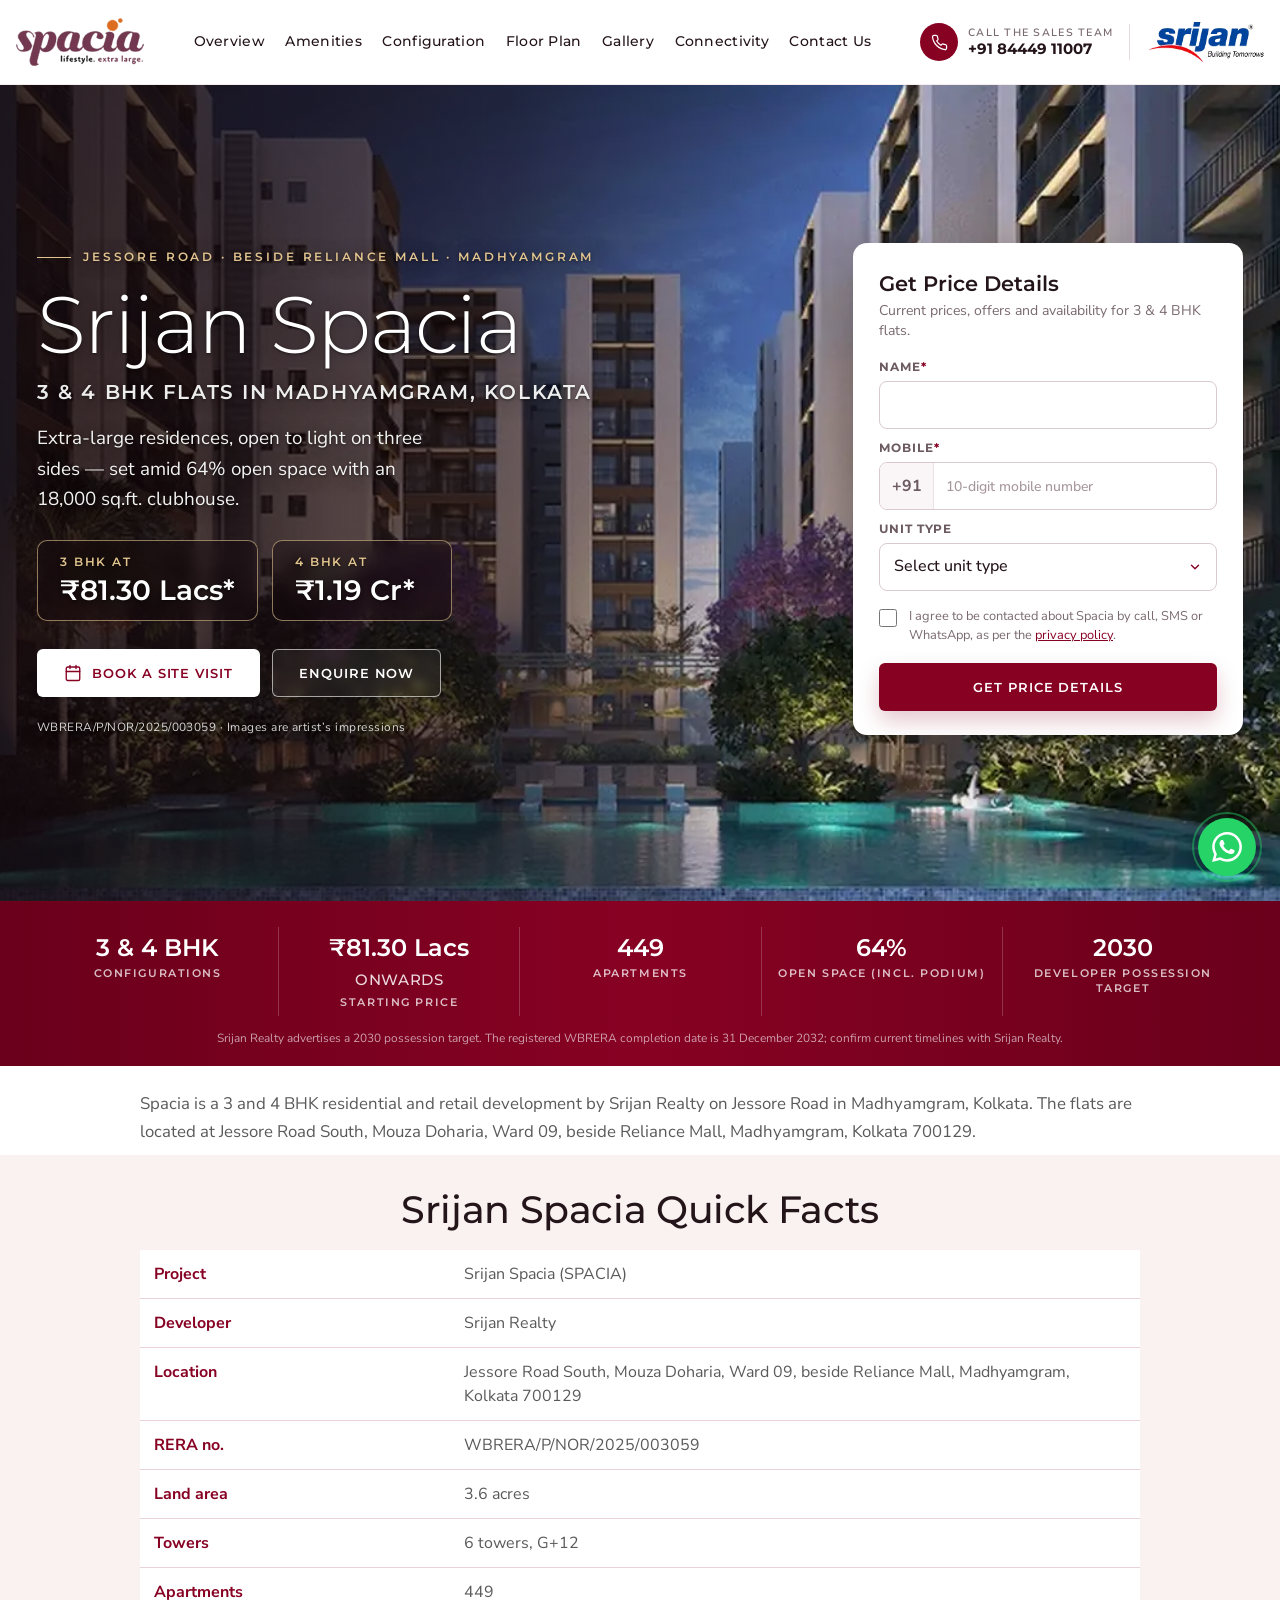
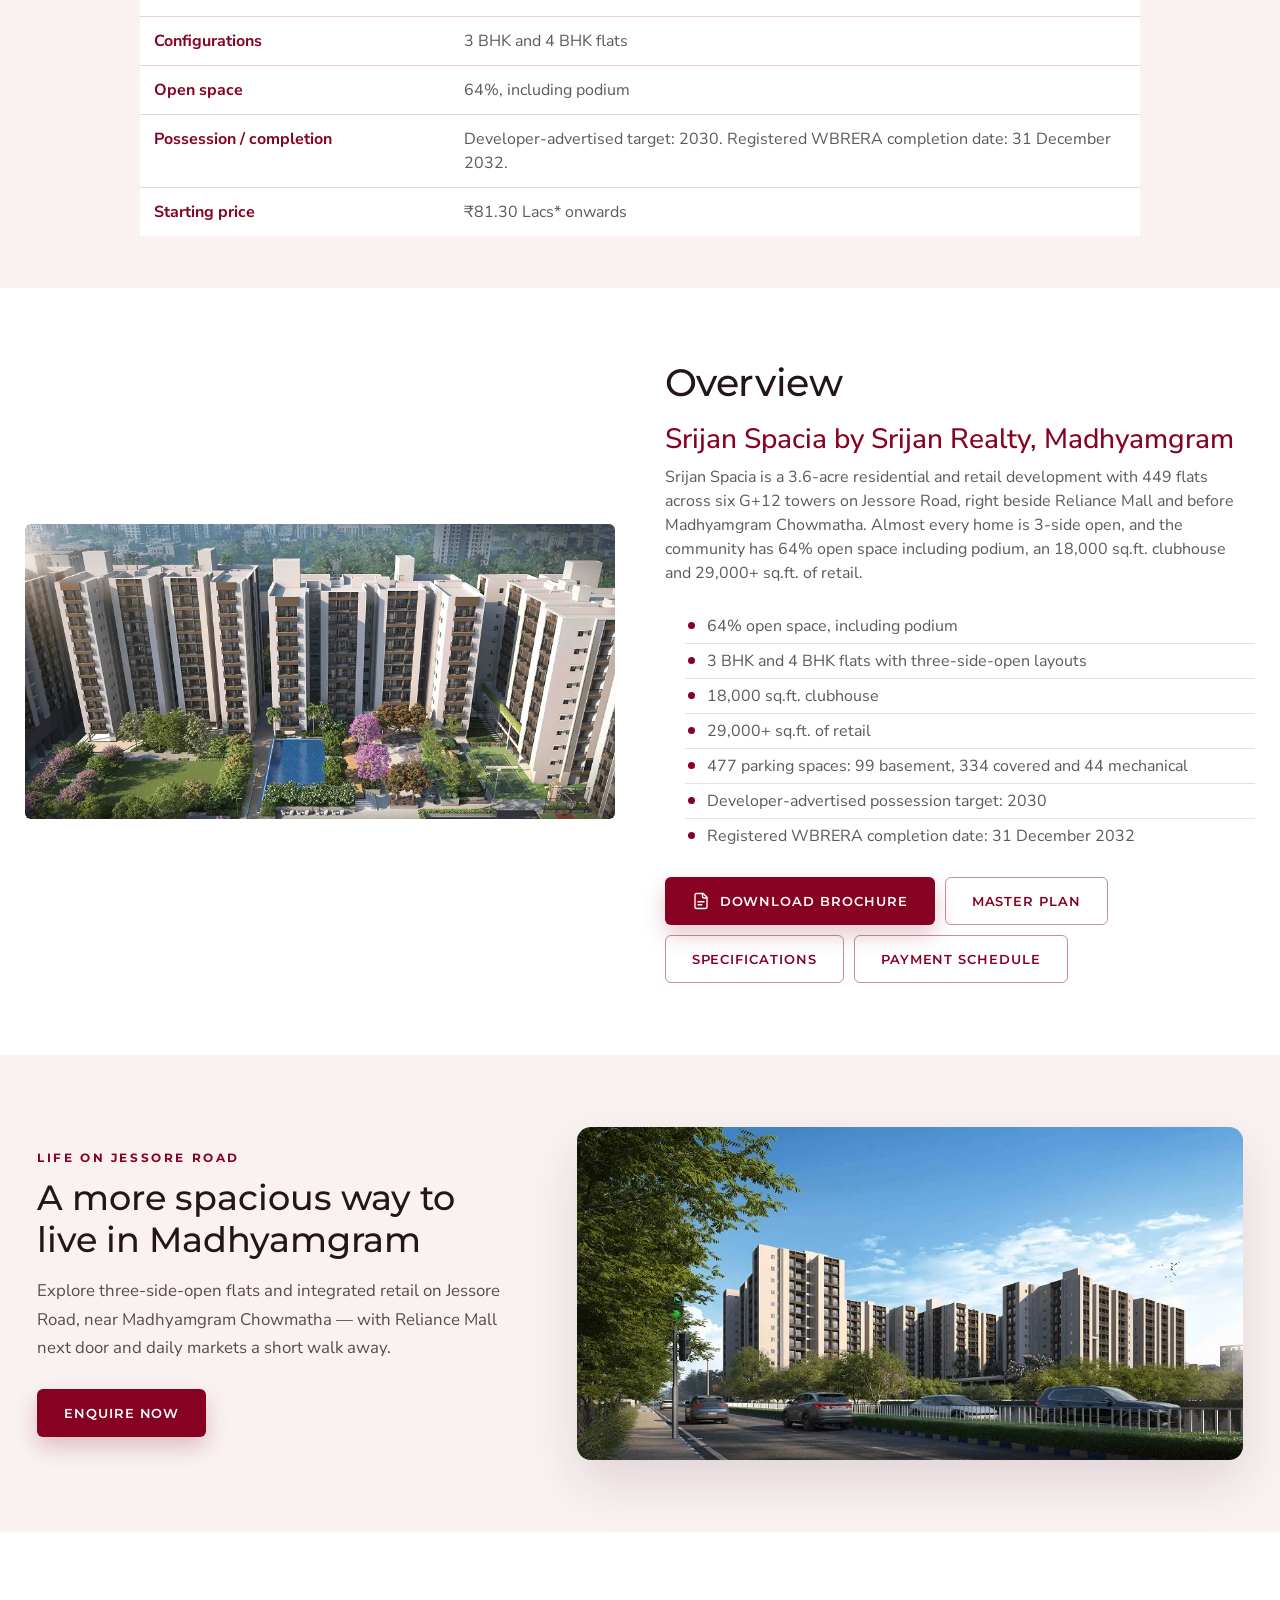
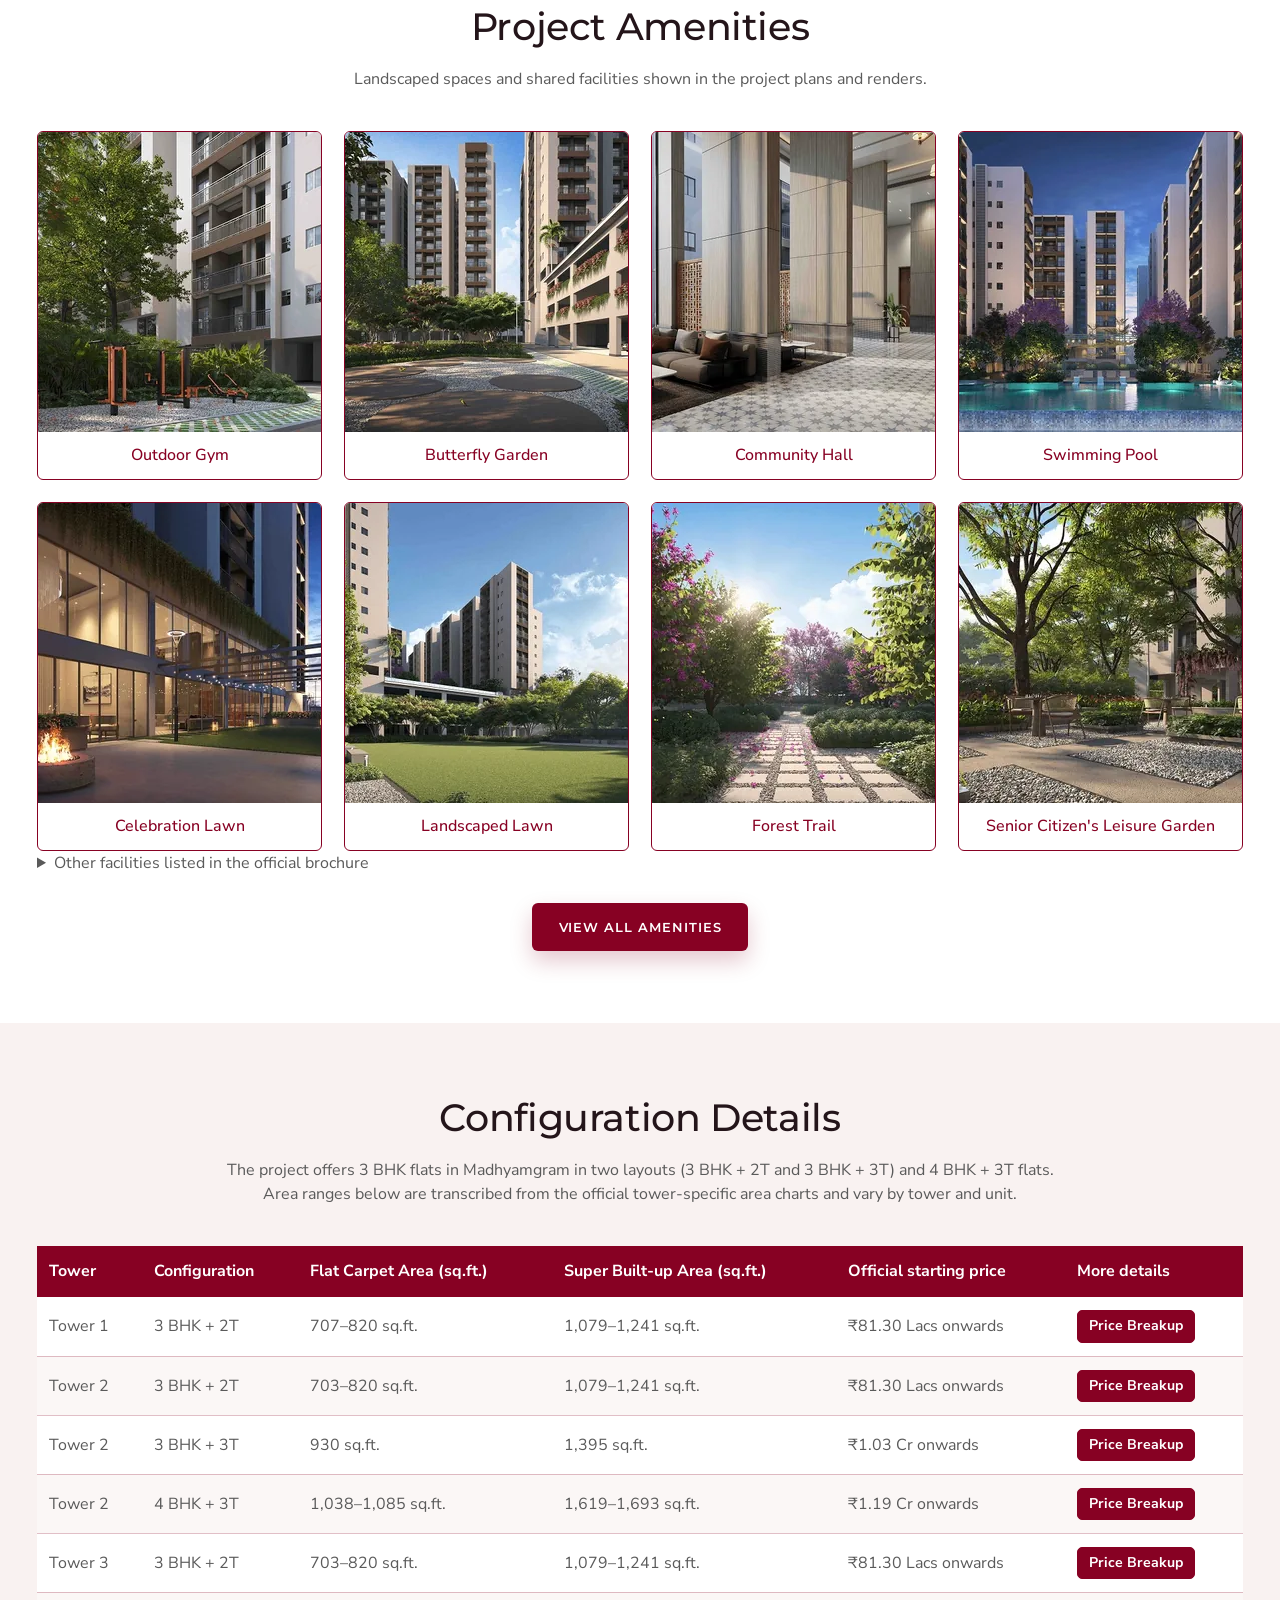
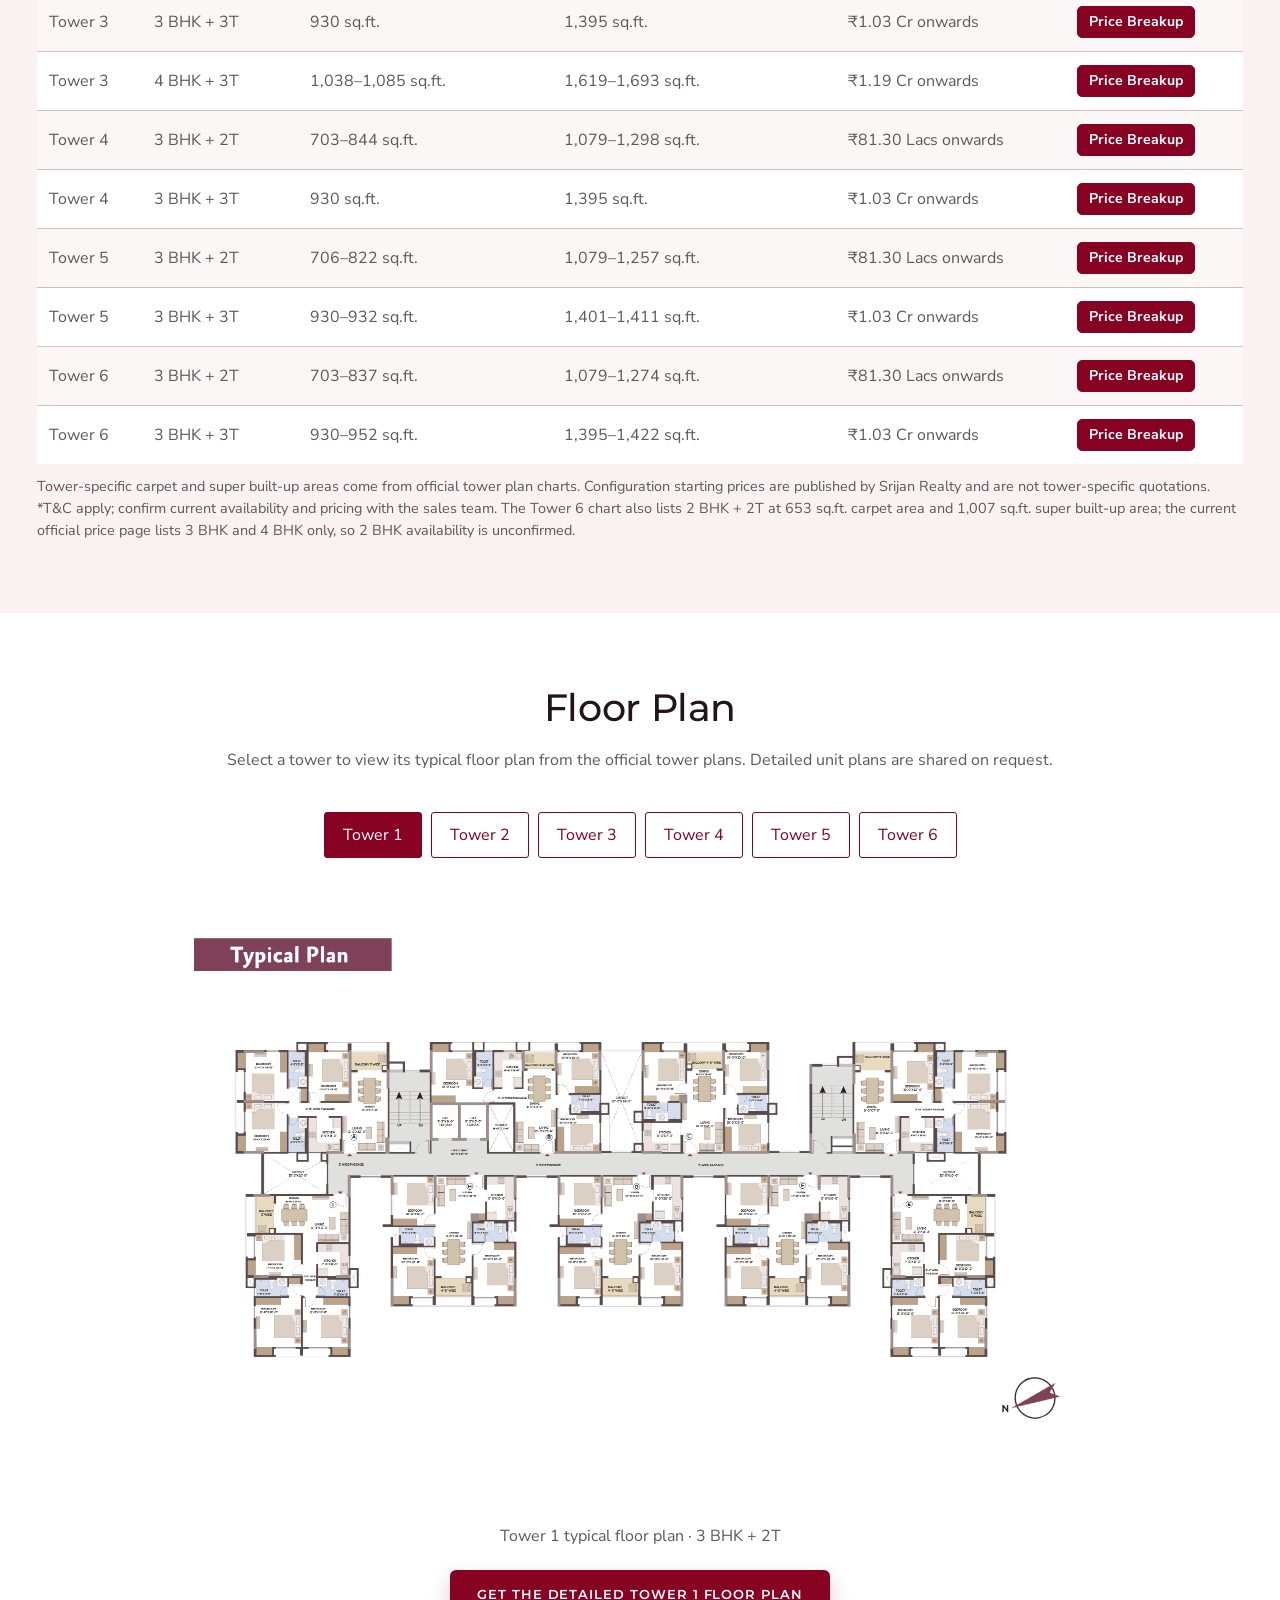
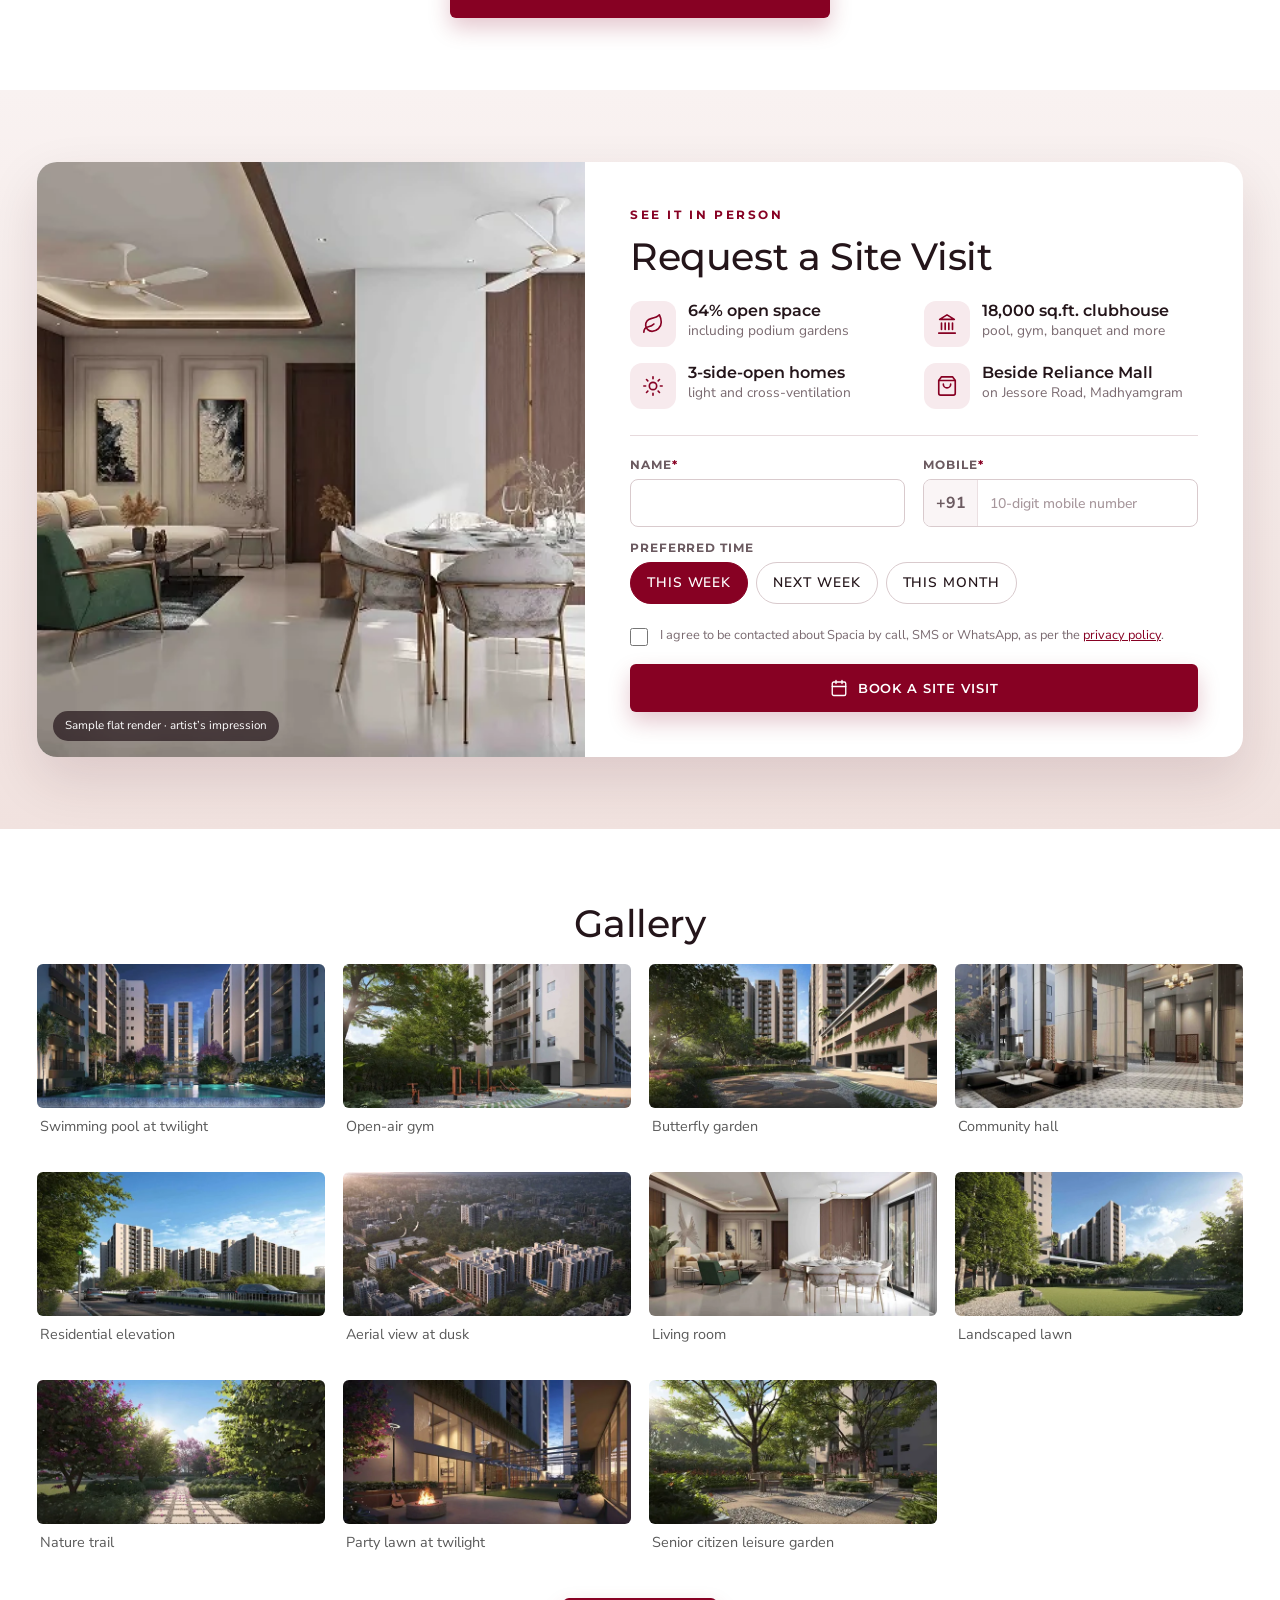
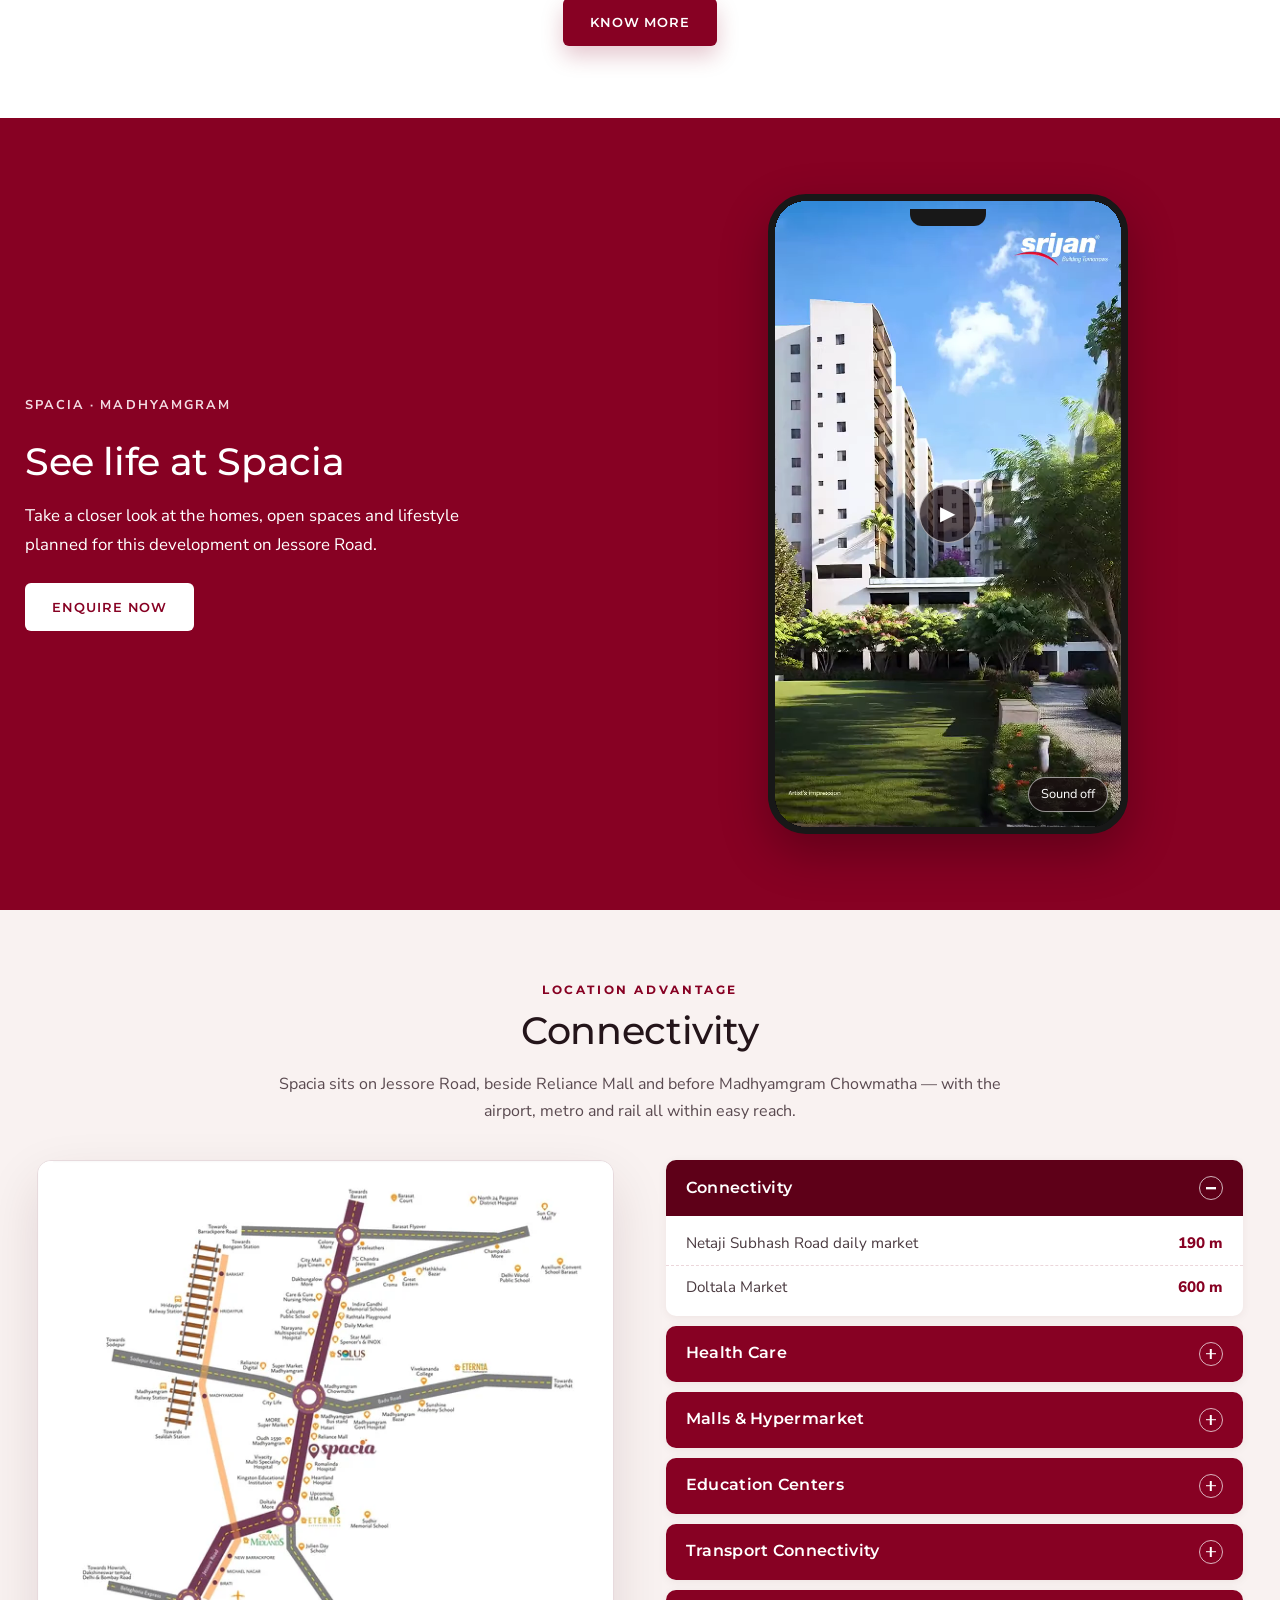
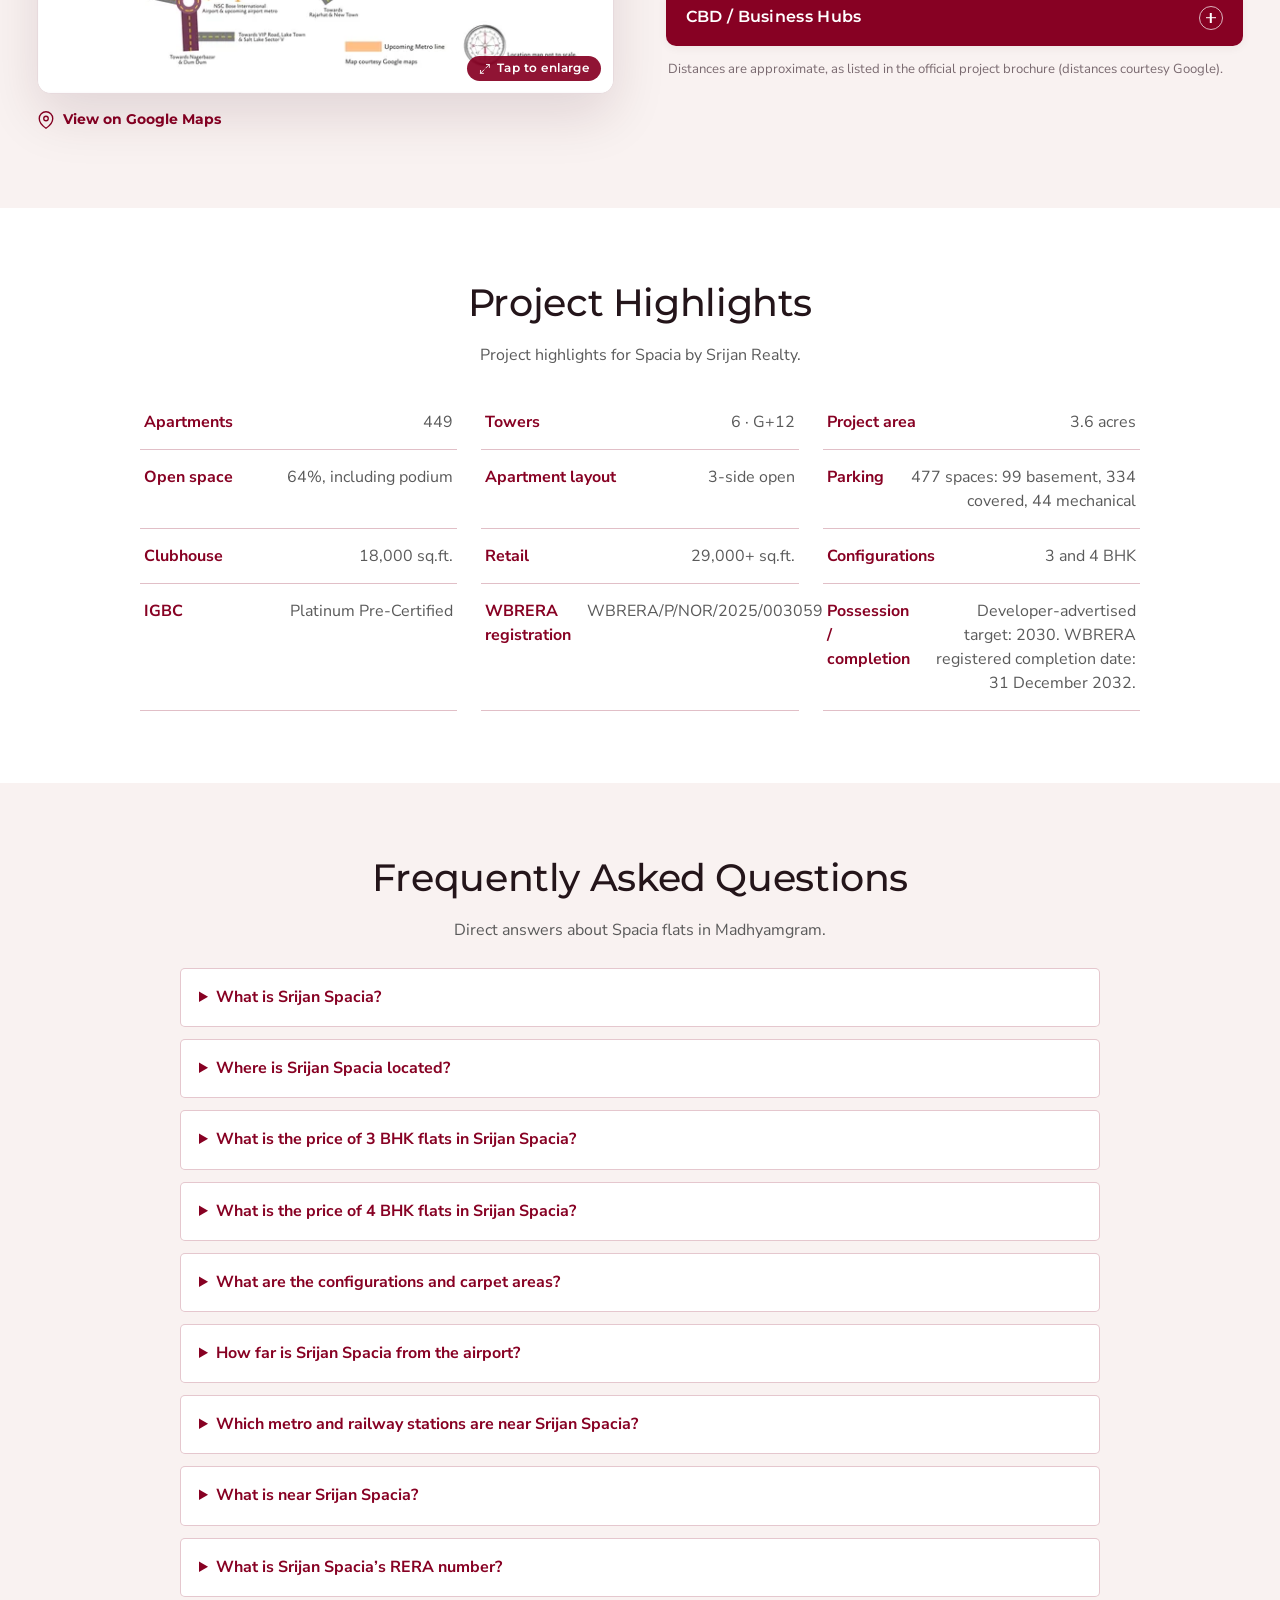
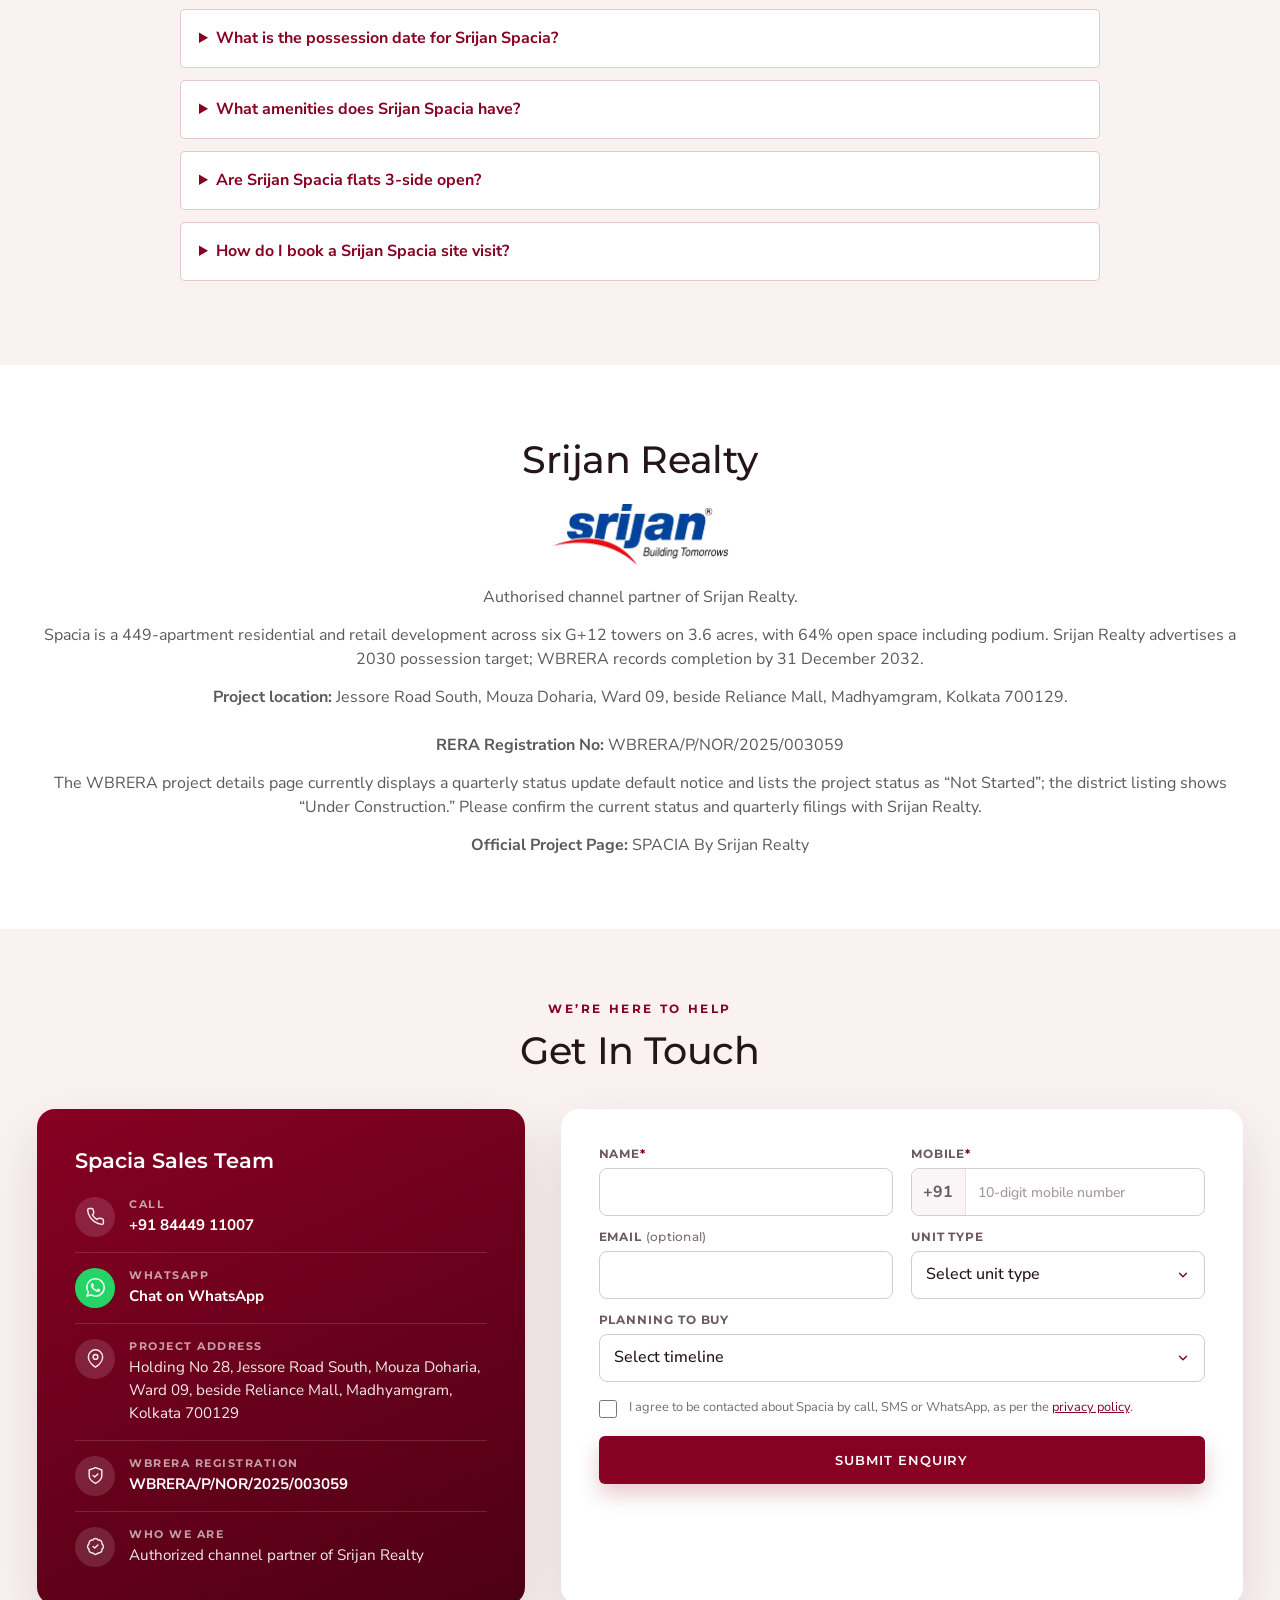
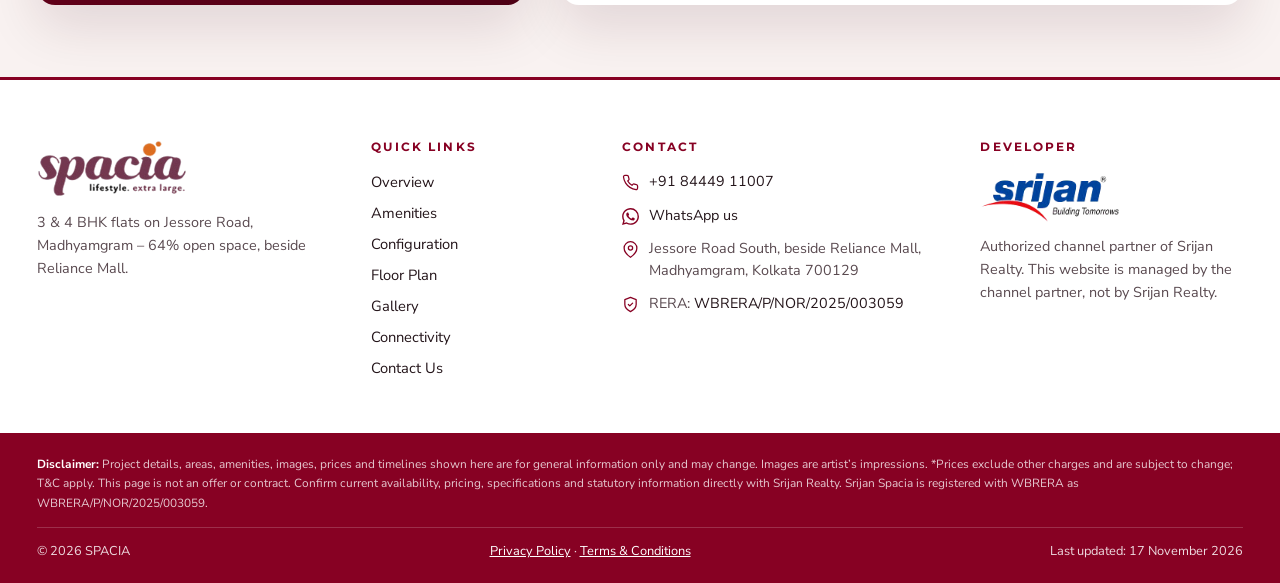
==== commit 2f12ecaa: "Final SEO/technical fixes: title, alt text, images, security headers - Title "Srijan Spacia Madhyamg" ====
--- a/index.html
+++ b/index.html
@@ -3,12 +3,18 @@
 <head>
     <meta charset="utf-8">
     <meta name="viewport" content="width=device-width, initial-scale=1, viewport-fit=cover">
-    <title>Srijan Spacia Madhyamgram | 3 &amp; 4 BHK Flats from ₹81.30 Lacs</title>
-    <meta name="description" content="Srijan Spacia on Jessore Road, Madhyamgram – 3 &amp; 4 BHK flats from ₹81.30 Lacs*. 64% open space, 18,000 sq.ft. clubhouse, WBRERA registered. Book a site visit.">
+<!-- Google Tag Manager -->
+<script>(function(w,d,s,l,i){w[l]=w[l]||[];w[l].push({'gtm.start':
+new Date().getTime(),event:'gtm.js'});var f=d.getElementsByTagName(s)[0],
+j=d.createElement(s),dl=l!='dataLayer'?'&l='+l:'';j.async=true;j.src=
+'https://www.googletagmanager.com/gtm.js?id='+i+dl;f.parentNode.insertBefore(j,f);
+})(window,document,'script','dataLayer','GTM-WX5GS62L');</script>
+<!-- End Google Tag Manager -->
+    <title>Srijan Spacia Madhyamgram | 3 &amp; 4 BHK Flats ₹81.30 Lacs</title>
+    <meta name="description" content="Srijan Spacia, Madhyamgram: 3 &amp; 4 BHK flats from ₹81.30 Lacs*. 64% open space, 18,000 sq.ft. clubhouse, WBRERA registered. Book a site visit.">
     <meta name="robots" content="index,follow,max-image-preview:large">
     <meta name="theme-color" content="#870123">
     <link rel="canonical" href="https://www.spacia-madhyamgram.in/">
-    <!-- google-site-verification: set GSC_VERIFICATION in userassets/js/site-config.js, then run `node tools/generate-seo.js` -->
 
     <link rel="icon" href="/favicon.ico" sizes="48x48">
     <link rel="icon" type="image/png" sizes="32x32" href="/assets/brand/favicon-32.png">
@@ -23,17 +29,17 @@
     <meta property="og:locale" content="en_IN">
     <meta property="og:type" content="website">
     <meta property="og:site_name" content="Srijan Spacia Madhyamgram">
-    <meta property="og:title" content="Srijan Spacia Madhyamgram | 3 &amp; 4 BHK Flats from ₹81.30 Lacs">
-    <meta property="og:description" content="Srijan Spacia on Jessore Road, Madhyamgram – 3 &amp; 4 BHK flats from ₹81.30 Lacs*. 64% open space, 18,000 sq.ft. clubhouse, WBRERA registered. Book a site visit.">
+    <meta property="og:title" content="Srijan Spacia Madhyamgram | 3 &amp; 4 BHK Flats ₹81.30 Lacs">
+    <meta property="og:description" content="Srijan Spacia, Madhyamgram: 3 &amp; 4 BHK flats from ₹81.30 Lacs*. 64% open space, 18,000 sq.ft. clubhouse, WBRERA registered. Book a site visit.">
     <meta property="og:url" content="https://www.spacia-madhyamgram.in/">
-    <meta property="og:image" content="https://www.spacia-madhyamgram.in/assets/images/spacia-social-1200x630.webp">
+    <meta property="og:image" content="https://www.spacia-madhyamgram.in/assets/images/spacia-social-1200x630.jpg">
     <meta property="og:image:width" content="1200">
     <meta property="og:image:height" content="630">
     <meta property="og:image:alt" content="Aerial dusk view of Srijan Spacia towers and landscaped grounds on Jessore Road, Madhyamgram">
     <meta name="twitter:card" content="summary_large_image">
-    <meta name="twitter:title" content="Srijan Spacia Madhyamgram | 3 &amp; 4 BHK Flats from ₹81.30 Lacs">
-    <meta name="twitter:description" content="Srijan Spacia on Jessore Road, Madhyamgram – 3 &amp; 4 BHK flats from ₹81.30 Lacs*. 64% open space, 18,000 sq.ft. clubhouse, WBRERA registered. Book a site visit.">
-    <meta name="twitter:image" content="https://www.spacia-madhyamgram.in/assets/images/spacia-social-1200x630.webp">
+    <meta name="twitter:title" content="Srijan Spacia Madhyamgram | 3 &amp; 4 BHK Flats ₹81.30 Lacs">
+    <meta name="twitter:description" content="Srijan Spacia, Madhyamgram: 3 &amp; 4 BHK flats from ₹81.30 Lacs*. 64% open space, 18,000 sq.ft. clubhouse, WBRERA registered. Book a site visit.">
+    <meta name="twitter:image" content="https://www.spacia-madhyamgram.in/assets/images/spacia-social-1200x630.jpg">
     <meta name="twitter:image:alt" content="Aerial dusk view of Srijan Spacia towers and landscaped grounds on Jessore Road, Madhyamgram">
 
     <script id="spacia-structured-data" type="application/ld+json">
@@ -51,8 +57,8 @@
       "@type": "WebPage",
       "@id": "https://www.spacia-madhyamgram.in/#webpage",
       "url": "https://www.spacia-madhyamgram.in/",
-      "name": "Srijan Spacia Madhyamgram | 3 & 4 BHK Flats from ₹81.30 Lacs",
-      "description": "Srijan Spacia on Jessore Road, Madhyamgram – 3 & 4 BHK flats from ₹81.30 Lacs*. 64% open space, 18,000 sq.ft. clubhouse, WBRERA registered. Book a site visit.",
+      "name": "Srijan Spacia Madhyamgram | 3 & 4 BHK Flats ₹81.30 Lacs",
+      "description": "Srijan Spacia, Madhyamgram: 3 & 4 BHK flats from ₹81.30 Lacs*. 64% open space, 18,000 sq.ft. clubhouse, WBRERA registered. Book a site visit.",
       "inLanguage": "en-IN",
       "isPartOf": {
         "@id": "https://www.spacia-madhyamgram.in/#website"
@@ -104,7 +110,7 @@
       "description": "Srijan Spacia (SPACIA by Srijan Realty) is a residential and retail development of 3 and 4 BHK flats on Jessore Road South, beside Reliance Mall, Madhyamgram, Kolkata 700129, with 449 apartments across six G+12 towers on 3.6 acres.",
       "image": [
         "https://www.spacia-madhyamgram.in/assets/hero/aerial-dusk-1200.webp",
-        "https://www.spacia-madhyamgram.in/assets/images/spacia-social-1200x630.webp",
+        "https://www.spacia-madhyamgram.in/assets/images/spacia-social-1200x630.jpg",
         "https://www.spacia-madhyamgram.in/assets/optimized/swimming-pool-twilight-hires-900.webp"
       ],
       "identifier": "WBRERA/P/NOR/2025/003059",
@@ -349,6 +355,10 @@
 </head>
 
 <body id="top">
+<!-- Google Tag Manager (noscript) -->
+<noscript><iframe src="https://www.googletagmanager.com/ns.html?id=GTM-WX5GS62L"
+height="0" width="0" style="display:none;visibility:hidden"></iframe></noscript>
+<!-- End Google Tag Manager (noscript) -->
 <svg width="0" height="0" style="position:absolute" aria-hidden="true" focusable="false">
     <defs>
         <symbol id="i-phone" viewBox="0 0 24 24"><path fill="none" stroke="currentColor" stroke-width="1.8" stroke-linecap="round" stroke-linejoin="round" d="M22 16.92v3a2 2 0 0 1-2.18 2 19.79 19.79 0 0 1-8.63-3.07 19.5 19.5 0 0 1-6-6 19.79 19.79 0 0 1-3.07-8.67A2 2 0 0 1 4.11 2h3a2 2 0 0 1 2 1.72 12.84 12.84 0 0 0 .7 2.81 2 2 0 0 1-.45 2.11L8.09 9.91a16 16 0 0 0 6 6l1.27-1.27a2 2 0 0 1 2.11-.45 12.84 12.84 0 0 0 2.81.7A2 2 0 0 1 22 16.92z"/></symbol>
@@ -415,12 +425,8 @@
         <div class="sp-hero__slide is-active">
             <img src="assets/hero/pool-twilight-1440.webp" srcset="assets/hero/pool-twilight-600.webp 600w, assets/hero/pool-twilight-900.webp 900w, assets/hero/pool-twilight-1440.webp 1440w" sizes="(max-width: 767px) 1200px, 100vw" alt="Spacia podium swimming pool and towers at twilight, Madhyamgram" width="1440" height="720" fetchpriority="high" loading="eager">
         </div>
-        <div class="sp-hero__slide">
-            <img data-src="assets/hero/party-lawn-twilight-1440.webp" data-srcset="assets/hero/party-lawn-twilight-600.webp 600w, assets/hero/party-lawn-twilight-900.webp 900w, assets/hero/party-lawn-twilight-1440.webp 1440w" sizes="(max-width: 767px) 1200px, 100vw" alt="Spacia party lawn and clubhouse at twilight" width="1440" height="720">
-        </div>
-        <div class="sp-hero__slide">
-            <img data-src="assets/hero/aerial-dusk-1200.webp" data-srcset="assets/hero/aerial-dusk-600.webp 600w, assets/hero/aerial-dusk-900.webp 900w, assets/hero/aerial-dusk-1200.webp 1200w" sizes="(max-width: 767px) 1200px, 100vw" alt="Aerial view of the Spacia towers at dusk on Jessore Road, Madhyamgram" width="1200" height="600">
-        </div>
+        <div class="sp-hero__slide" data-img-src="assets/hero/party-lawn-twilight-1440.webp" data-img-srcset="assets/hero/party-lawn-twilight-600.webp 600w, assets/hero/party-lawn-twilight-900.webp 900w, assets/hero/party-lawn-twilight-1440.webp 1440w" data-img-sizes="(max-width: 767px) 1200px, 100vw" data-img-alt="Spacia party lawn and clubhouse at twilight" data-img-width="1440" data-img-height="720"></div>
+        <div class="sp-hero__slide" data-img-src="assets/hero/aerial-dusk-1200.webp" data-img-srcset="assets/hero/aerial-dusk-600.webp 600w, assets/hero/aerial-dusk-900.webp 900w, assets/hero/aerial-dusk-1200.webp 1200w" data-img-sizes="(max-width: 767px) 1200px, 100vw" data-img-alt="Aerial view of the Spacia towers at dusk on Jessore Road, Madhyamgram" data-img-width="1200" data-img-height="600"></div>
     </div>
 
     <div class="container sp-hero__inner">
@@ -474,7 +480,7 @@
                 <span class="sp-thanks__icon"><svg class="sp-icon" aria-hidden="true"><use href="#i-check"/></svg></span>
                 <p class="sp-thanks__title">Thank you!</p>
                 <p class="sp-thanks__text"></p>
-                <a class="sp-btn sp-btn--whatsapp sp-thanks__wa" href="https://wa.me/918444911007" target="_blank" rel="noopener noreferrer" hidden>Send on WhatsApp</a>
+                <a class="sp-btn sp-btn--whatsapp sp-thanks__wa" href="https://wa.me/918444911007" target="_blank" rel="nofollow noopener noreferrer" hidden>Send on WhatsApp</a>
                 <button type="button" class="sp-thanks__again">Send another enquiry</button>
             </div>
         </div>
@@ -730,7 +736,7 @@
                         <span class="sp-thanks__icon"><svg class="sp-icon" aria-hidden="true"><use href="#i-check"/></svg></span>
                         <p class="sp-thanks__title">Thank you!</p>
                         <p class="sp-thanks__text"></p>
-                        <a class="sp-btn sp-btn--whatsapp sp-thanks__wa" href="https://wa.me/918444911007" target="_blank" rel="noopener noreferrer" hidden>Send on WhatsApp</a>
+                        <a class="sp-btn sp-btn--whatsapp sp-thanks__wa" href="https://wa.me/918444911007" target="_blank" rel="nofollow noopener noreferrer" hidden>Send on WhatsApp</a>
                         <button type="button" class="sp-thanks__again">Book another visit</button>
                     </div>
                 </div>
@@ -773,10 +779,10 @@
         <div class="sp-connectivity__grid">
             <div class="sp-connectivity__map">
                 <button type="button" class="sp-map-button" data-lightbox-src="assets/optimized/spacia-location-map-1600.webp" data-lightbox-caption="Spacia location map (not to scale; map courtesy Google Maps)" aria-label="Enlarge the Spacia location map">
-                    <img src="assets/optimized/spacia-location-map-900.webp" srcset="assets/optimized/spacia-location-map-600.webp 600w, assets/optimized/spacia-location-map-900.webp 900w, assets/optimized/spacia-location-map-1600.webp 1600w" sizes="(max-width: 991px) 100vw, 46vw" alt="Location map of Spacia on Jessore Road, Madhyamgram, showing nearby stations, schools, hospitals and malls" loading="lazy" decoding="async" width="900" height="833">
+                    <img src="assets/optimized/spacia-location-map-900.webp" srcset="assets/optimized/spacia-location-map-600.webp 600w, assets/optimized/spacia-location-map-900.webp 900w, assets/optimized/spacia-location-map-1600.webp 1600w" sizes="(max-width: 991px) 100vw, 46vw" alt="Srijan Spacia location map, Jessore Road, Madhyamgram" loading="lazy" decoding="async" width="900" height="833">
                     <span class="sp-map-button__hint"><svg class="sp-icon" aria-hidden="true"><use href="#i-expand"/></svg>Tap to enlarge</span>
                 </button>
-                <a class="sp-link" href="https://www.google.com/maps/search/?api=1&amp;query=Srijan+Spacia+Jessore+Road+Madhyamgram" target="_blank" rel="noopener noreferrer"><svg class="sp-icon" aria-hidden="true"><use href="#i-pin"/></svg>View on Google Maps</a>
+                <a class="sp-link" href="https://www.google.com/maps/search/?api=1&amp;query=Srijan+Spacia+Jessore+Road+Madhyamgram" target="_blank" rel="nofollow noopener noreferrer"><svg class="sp-icon" aria-hidden="true"><use href="#i-pin"/></svg>View on Google Maps</a>
             </div>
             <div class="sp-accordion" data-track-area="connectivity">
                 <details open>
@@ -934,7 +940,7 @@
             <p>Authorised channel partner of Srijan Realty.</p>
             <p>Spacia is a 449-apartment residential and retail development across six G+12 towers on 3.6 acres, with 64% open space including podium. Srijan Realty advertises a 2030 possession target; WBRERA records completion by 31 December 2032.</p>
             <p><strong>Project location:</strong> Jessore Road South, Mouza Doharia, Ward 09, beside Reliance Mall, Madhyamgram, Kolkata 700129.</p>
-            <p><strong>RERA Registration No:</strong> <a href="https://rera.wb.gov.in/project_details.php?procode=15914000000012" target="_blank" rel="noopener noreferrer">WBRERA/P/NOR/2025/003059</a></p>
+            <p><strong>RERA Registration No:</strong> WBRERA/P/NOR/2025/003059</p>
             <p class="spacia-rera-note">The WBRERA project details page currently displays a quarterly status update default notice and lists the project status as “Not Started”; the district listing shows “Under Construction.” Please confirm the current status and quarterly filings with Srijan Realty.</p>
             <p><strong>Official project page:</strong> <a href="https://www.srijanrealty.com/property/spacia/" target="_blank" rel="noopener noreferrer">SPACIA by Srijan Realty</a></p>
         </div>
@@ -952,7 +958,7 @@
                 <p class="sp-contact__card-title">Spacia Sales Team</p>
                 <ul class="sp-contact__list">
                     <li><span class="sp-contact__icon"><svg class="sp-icon" aria-hidden="true"><use href="#i-phone"/></svg></span><span><small>Call</small><a href="tel:+918444911007">+91 84449 11007</a></span></li>
-                    <li><span class="sp-contact__icon sp-contact__icon--wa"><svg class="sp-icon" aria-hidden="true"><use href="#i-whatsapp"/></svg></span><span><small>WhatsApp</small><a href="https://wa.me/918444911007" target="_blank" rel="noopener noreferrer" data-wa-message="Hi, I'm interested in Srijan Spacia, Madhyamgram. Please share project details.">Chat on WhatsApp</a></span></li>
+                    <li><span class="sp-contact__icon sp-contact__icon--wa"><svg class="sp-icon" aria-hidden="true"><use href="#i-whatsapp"/></svg></span><span><small>WhatsApp</small><a href="https://wa.me/918444911007" target="_blank" rel="nofollow noopener noreferrer" data-wa-message="Hi, I'm interested in Srijan Spacia, Madhyamgram. Please share project details.">Chat on WhatsApp</a></span></li>
                     <li><span class="sp-contact__icon"><svg class="sp-icon" aria-hidden="true"><use href="#i-pin"/></svg></span><span><small>Project address</small>Holding No 28, Jessore Road South, Mouza Doharia, Ward 09, beside Reliance Mall, Madhyamgram, Kolkata 700129</span></li>
                     <li><span class="sp-contact__icon"><svg class="sp-icon" aria-hidden="true"><use href="#i-shield"/></svg></span><span><small>WBRERA registration</small><a href="https://rera.wb.gov.in/project_details.php?procode=15914000000012" target="_blank" rel="noopener noreferrer">WBRERA/P/NOR/2025/003059</a></span></li>
                     <li><span class="sp-contact__icon"><svg class="sp-icon" aria-hidden="true"><use href="#i-badge"/></svg></span><span><small>Who we are</small>Authorized channel partner of Srijan Realty</span></li>
@@ -1008,7 +1014,7 @@
                     <span class="sp-thanks__icon"><svg class="sp-icon" aria-hidden="true"><use href="#i-check"/></svg></span>
                     <p class="sp-thanks__title">Thank you!</p>
                     <p class="sp-thanks__text"></p>
-                    <a class="sp-btn sp-btn--whatsapp sp-thanks__wa" href="https://wa.me/918444911007" target="_blank" rel="noopener noreferrer" hidden>Send on WhatsApp</a>
+                    <a class="sp-btn sp-btn--whatsapp sp-thanks__wa" href="https://wa.me/918444911007" target="_blank" rel="nofollow noopener noreferrer" hidden>Send on WhatsApp</a>
                     <button type="button" class="sp-thanks__again">Send another enquiry</button>
                 </div>
             </div>
@@ -1041,7 +1047,7 @@
                 <p class="sp-footer__heading">Contact</p>
                 <ul class="sp-footer__contact">
                     <li><svg class="sp-icon" aria-hidden="true"><use href="#i-phone"/></svg><a href="tel:+918444911007">+91 84449 11007</a></li>
-                    <li><svg class="sp-icon" aria-hidden="true"><use href="#i-whatsapp"/></svg><a href="https://wa.me/918444911007" target="_blank" rel="noopener noreferrer" data-wa-message="Hi, I'm interested in Srijan Spacia, Madhyamgram. Please share project details.">WhatsApp us</a></li>
+                    <li><svg class="sp-icon" aria-hidden="true"><use href="#i-whatsapp"/></svg><a href="https://wa.me/918444911007" target="_blank" rel="nofollow noopener noreferrer" data-wa-message="Hi, I'm interested in Srijan Spacia, Madhyamgram. Please share project details.">WhatsApp us</a></li>
                     <li><svg class="sp-icon" aria-hidden="true"><use href="#i-pin"/></svg><span>Jessore Road South, beside Reliance Mall, Madhyamgram, Kolkata 700129</span></li>
                     <li><svg class="sp-icon" aria-hidden="true"><use href="#i-shield"/></svg><span>RERA: <a href="https://rera.wb.gov.in/project_details.php?procode=15914000000012" target="_blank" rel="noopener noreferrer">WBRERA/P/NOR/2025/003059</a></span></li>
                 </ul>
@@ -1065,13 +1071,13 @@
     </div>
 </footer>
 
-<a class="sp-wa-float" href="https://wa.me/918444911007" target="_blank" rel="noopener noreferrer" aria-label="Chat with the Spacia team on WhatsApp" data-track-location="floating" data-wa-message="Hi, I'm interested in Srijan Spacia, Madhyamgram. Please share project details on WhatsApp.">
+<a class="sp-wa-float" href="https://wa.me/918444911007" target="_blank" rel="nofollow noopener noreferrer" aria-label="Chat with the Spacia team on WhatsApp" data-track-location="floating" data-wa-message="Hi, I'm interested in Srijan Spacia, Madhyamgram. Please share project details on WhatsApp.">
     <svg class="sp-icon" aria-hidden="true"><use href="#i-whatsapp"/></svg>
 </a>
 
 <nav class="sp-mobile-bar" aria-label="Quick actions" data-track-area="mobile-bar">
     <a href="tel:+918444911007"><svg class="sp-icon" aria-hidden="true"><use href="#i-phone"/></svg>Call</a>
-    <a class="sp-mobile-bar__wa" href="https://wa.me/918444911007" target="_blank" rel="noopener noreferrer" data-wa-message="Hi, I'm interested in Srijan Spacia, Madhyamgram. Please share project details on WhatsApp."><svg class="sp-icon" aria-hidden="true"><use href="#i-whatsapp"/></svg>WhatsApp</a>
+    <a class="sp-mobile-bar__wa" href="https://wa.me/918444911007" target="_blank" rel="nofollow noopener noreferrer" data-wa-message="Hi, I'm interested in Srijan Spacia, Madhyamgram. Please share project details on WhatsApp."><svg class="sp-icon" aria-hidden="true"><use href="#i-whatsapp"/></svg>WhatsApp</a>
     <button type="button" class="sp-mobile-bar__enquire" data-enquire="Project details" data-enquire-title="Enquire Now"><svg class="sp-icon" aria-hidden="true"><use href="#i-mail"/></svg>Enquire</button>
 </nav>
 
@@ -1080,8 +1086,8 @@
         <div class="modal-content sp-modal__content">
             <button type="button" class="sp-modal__close" data-bs-dismiss="modal" aria-label="Close"><svg class="sp-icon" aria-hidden="true"><use href="#i-close"/></svg></button>
             <div class="sp-modal__head">
-                <img src="assets/brand/spacia-logo.webp" alt="" width="204" height="81" loading="lazy" decoding="async">
-                <h2 class="sp-modal__title" id="enquiryModalTitle">Enquire Now</h2>
+                <img src="assets/brand/spacia-logo.webp" alt="Spacia logo" width="204" height="81" loading="lazy" decoding="async">
+                <p class="modal-title sp-modal__title" id="enquiryModalTitle">Enquire Now</p>
                 <p class="sp-modal__intro">Share your details and the Spacia team will get in touch.</p>
             </div>
             <div class="sp-form-wrap">
@@ -1134,7 +1140,7 @@
                     <span class="sp-thanks__icon"><svg class="sp-icon" aria-hidden="true"><use href="#i-check"/></svg></span>
                     <p class="sp-thanks__title">Thank you!</p>
                     <p class="sp-thanks__text"></p>
-                    <a class="sp-btn sp-btn--whatsapp sp-thanks__wa" href="https://wa.me/918444911007" target="_blank" rel="noopener noreferrer" hidden>Send on WhatsApp</a>
+                    <a class="sp-btn sp-btn--whatsapp sp-thanks__wa" href="https://wa.me/918444911007" target="_blank" rel="nofollow noopener noreferrer" hidden>Send on WhatsApp</a>
                     <button type="button" class="sp-btn sp-btn--outline" data-bs-dismiss="modal">Close</button>
                 </div>
             </div>
@@ -1147,15 +1153,15 @@
         <div class="modal-content sp-modal__content sp-modal__content--legal">
             <button type="button" class="sp-modal__close" data-bs-dismiss="modal" aria-label="Close"><svg class="sp-icon" aria-hidden="true"><use href="#i-close"/></svg></button>
             <div class="sp-modal__legal">
-                <h2 class="sp-modal__title" id="privacyTitle">Privacy Policy</h2>
+                <p class="modal-title sp-modal__title" id="privacyTitle">Privacy Policy</p>
                 <p>This website is run by an authorised channel partner of Srijan Realty to answer enquiries about Spacia, Madhyamgram.</p>
-                <h3>What we collect</h3>
+                <p class="sp-modal__subhead">What we collect</p>
                 <p>When you submit a form we receive your name, mobile number and any optional details you add (email, unit type, buying timeline), the item you asked for, the page address and the campaign information in that address (UTM tags, gclid or fbclid). Depending on how the site is set up, these details are either sent to our sales team&rsquo;s secure lead system or placed in a WhatsApp message that is shared only if you choose to send it.</p>
-                <h3>How we use it</h3>
+                <p class="sp-modal__subhead">How we use it</p>
                 <p>We use your details only to respond to your Spacia enquiry, share the material you request, arrange site visits and follow up by call, SMS or WhatsApp. We share them only with the Spacia sales team and Srijan Realty for this purpose, and never sell them.</p>
-                <h3>Analytics and advertising cookies</h3>
-                <p>This site may use Google Tag Manager, Google Analytics and the Meta (Facebook) Pixel to measure visits and the performance of our advertising. When enabled, these tools set cookies and collect information such as pages viewed, buttons clicked, device and browser type, approximate location and the campaign that brought you here. We do not intentionally send your name, phone number or email to these services. You can block or delete cookies in your browser settings, use Google&rsquo;s Analytics opt-out add-on, and manage ad preferences in your Google and Meta accounts.</p>
-                <h3>Your choices</h3>
+                <p class="sp-modal__subhead">Analytics and advertising cookies</p>
+                <p>This site uses Google Tag Manager, which loads Google Analytics to measure visits and how the site is used. These tools set cookies and collect information such as pages viewed, buttons clicked (for example WhatsApp, call and enquiry buttons), device and browser type, approximate location and the campaign that brought you here. If advertising tags such as the Meta (Facebook) Pixel are added through Tag Manager, they use cookies in the same way to measure our advertising. We do not intentionally send your name, phone number or email to these services. You can block or delete cookies in your browser settings, use Google&rsquo;s Analytics opt-out add-on, and manage ad preferences in your Google and Meta accounts.</p>
+                <p class="sp-modal__subhead">Your choices</p>
                 <p>To access, correct or delete the details you submitted, or to stop further contact, call or WhatsApp +91 84449 11007.</p>
             </div>
         </div>
@@ -1167,7 +1173,7 @@
         <div class="modal-content sp-modal__content sp-modal__content--legal">
             <button type="button" class="sp-modal__close" data-bs-dismiss="modal" aria-label="Close"><svg class="sp-icon" aria-hidden="true"><use href="#i-close"/></svg></button>
             <div class="sp-modal__legal">
-                <h2 class="sp-modal__title" id="termsTitle">Terms &amp; Conditions</h2>
+                <p class="modal-title sp-modal__title" id="termsTitle">Terms &amp; Conditions</p>
                 <p>Project prices, availability, apartment areas, amenities and possession timelines are subject to confirmation by Srijan Realty and the current RERA record. Prices marked * exclude other charges and may change without notice.</p>
                 <p>Images are artist&rsquo;s impressions. This page is informational and is not an offer or contract. Contact the developer before making a decision.</p>
             </div>
@@ -1177,7 +1183,7 @@
 
 <div class="spacia-lightbox" id="spacia-lightbox" aria-hidden="true" role="dialog" aria-label="Enlarged image">
     <button type="button" class="spacia-lightbox-close" aria-label="Close enlarged image">×</button>
-    <figure><img alt="" width="900" height="450" decoding="async"><figcaption></figcaption></figure>
+    <figure><figcaption></figcaption></figure>
 </div>
 
 <script defer src="https://cdn.jsdelivr.net/npm/bootstrap@5.2.3/dist/js/bootstrap.bundle.min.js" integrity="sha384-kenU1KFdBIe4zVF0s0G1M5b4hcpxyD9F7jL+jjXkk+Q2h455rYXK/7HAuoJl+0I4" crossorigin="anonymous"></script>
--- a/userassets/css/style.css
+++ b/userassets/css/style.css
@@ -7281,7 +7281,7 @@
 .sp-modal__intro { max-width: 42ch; margin: 0 auto; color: var(--sp-muted); font-size: .92rem; line-height: 1.5; }
 .sp-modal__legal { padding-right: 6px; color: var(--sp-text); }
 .sp-modal__legal .sp-modal__title { margin-bottom: 14px; padding-right: 40px; }
-.sp-modal__legal h3 { margin: 18px 0 6px; color: var(--sp-maroon); font: 700 .95rem/1.3 var(--sp-font-head); }
+.sp-modal__legal h3, .sp-modal__legal .sp-modal__subhead { margin: 18px 0 6px; color: var(--sp-maroon); font: 700 .95rem/1.3 var(--sp-font-head); }
 .sp-modal__legal p { margin: 0 0 10px; font-size: .9rem; line-height: 1.6; }
 .sp-modal__content--legal { max-height: calc(100vh - 3.5rem); overflow-y: auto; }
 
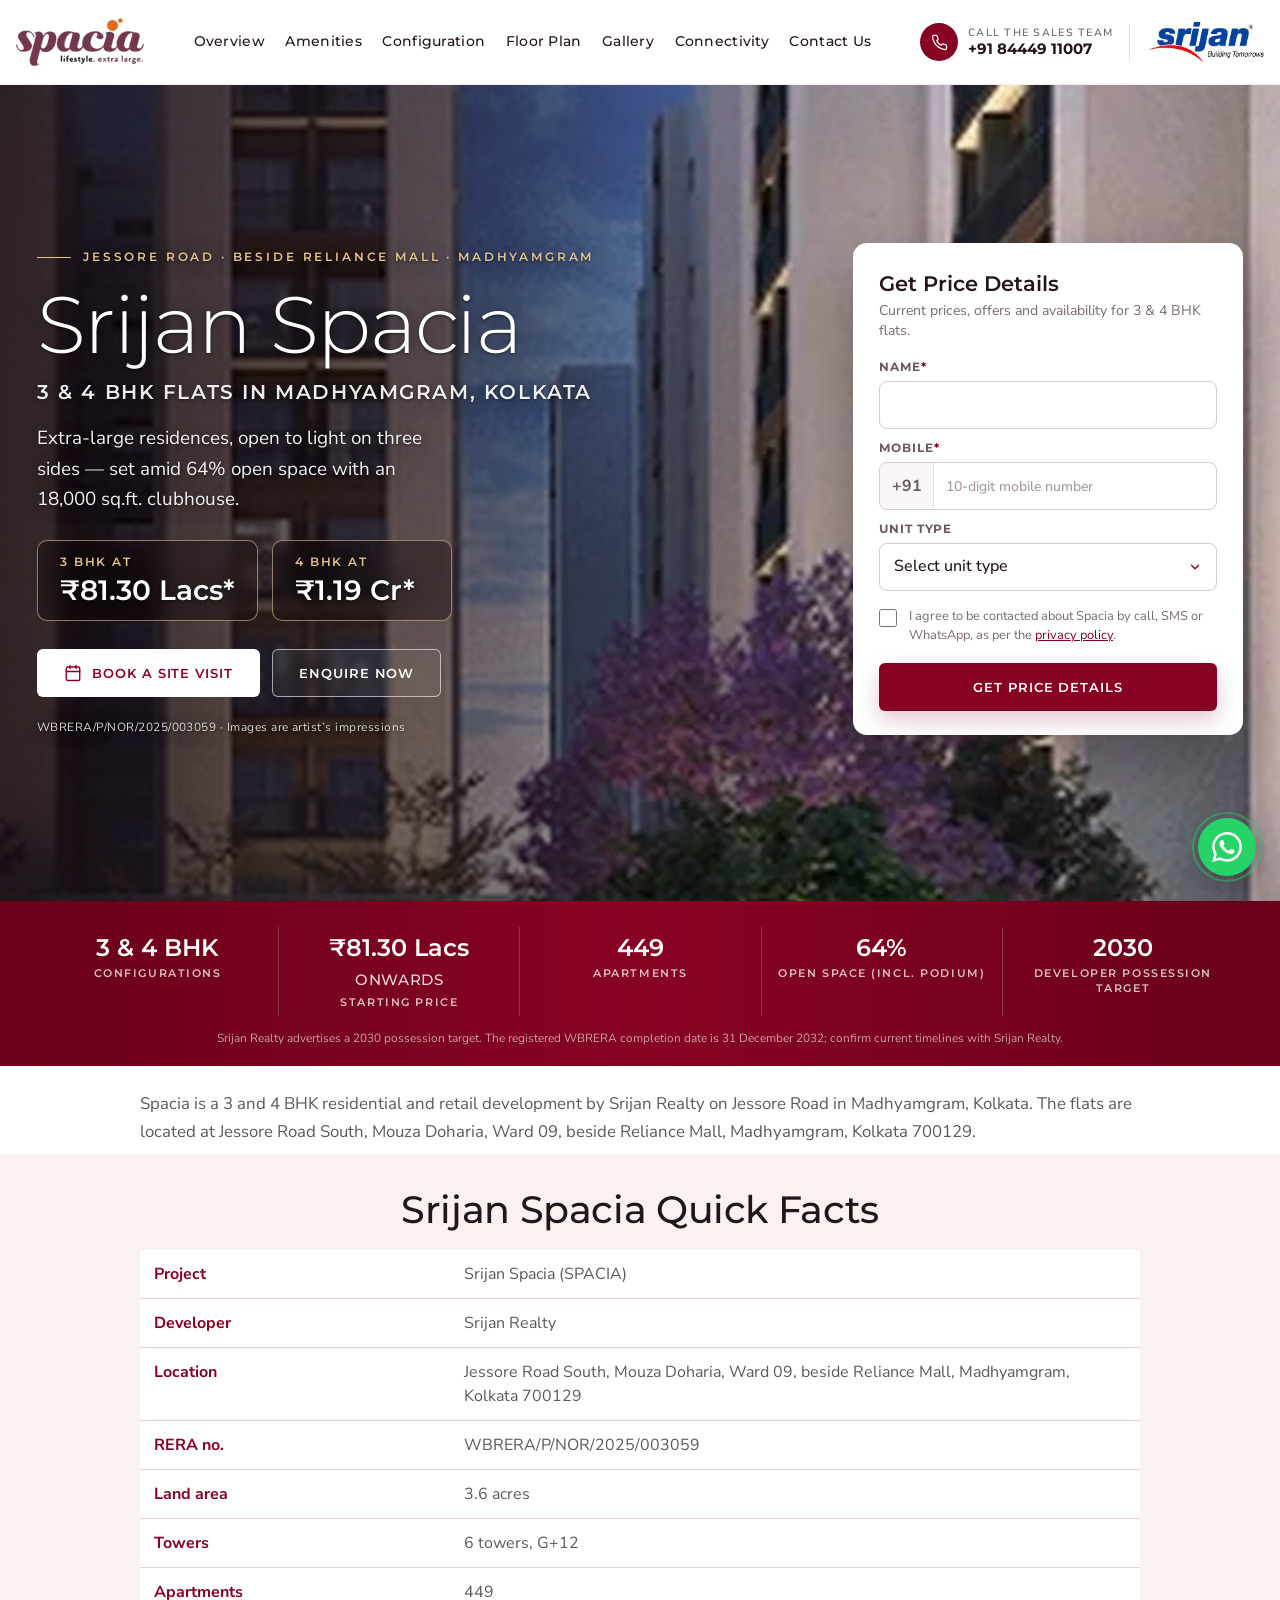
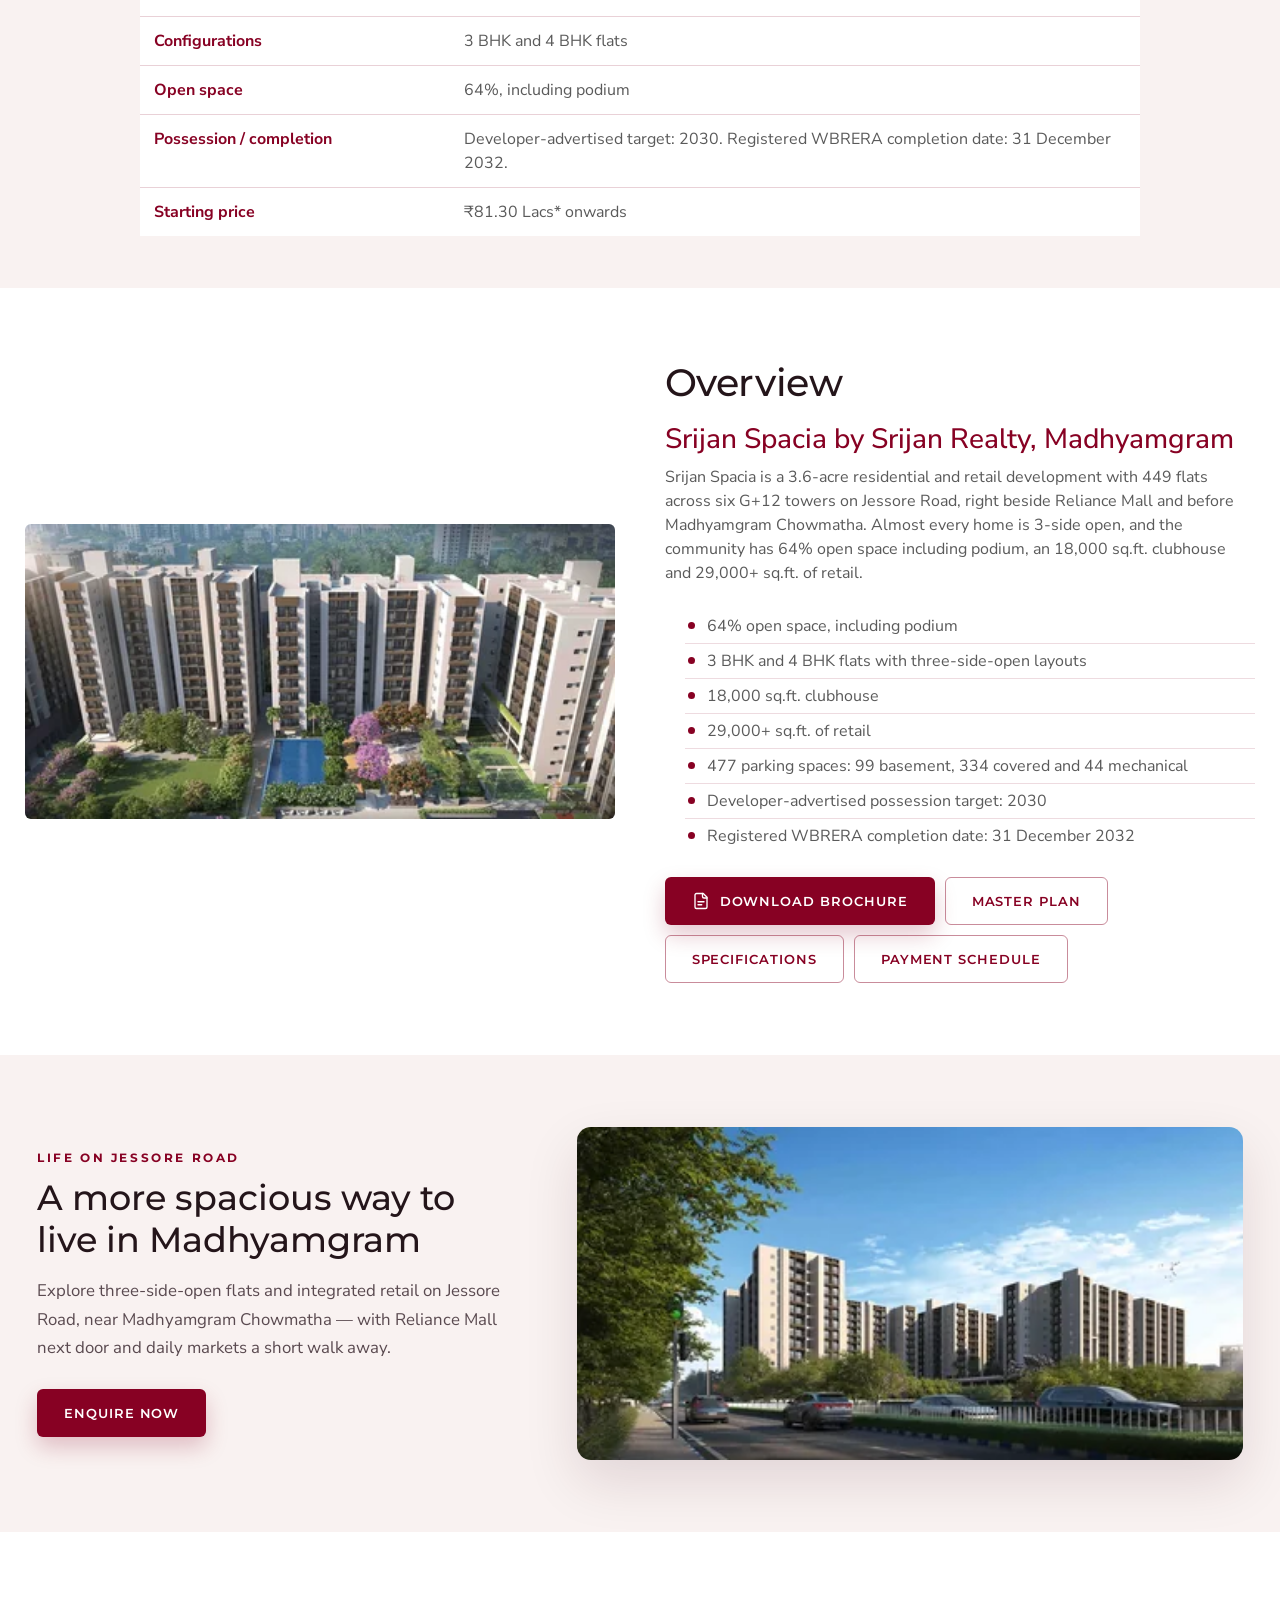
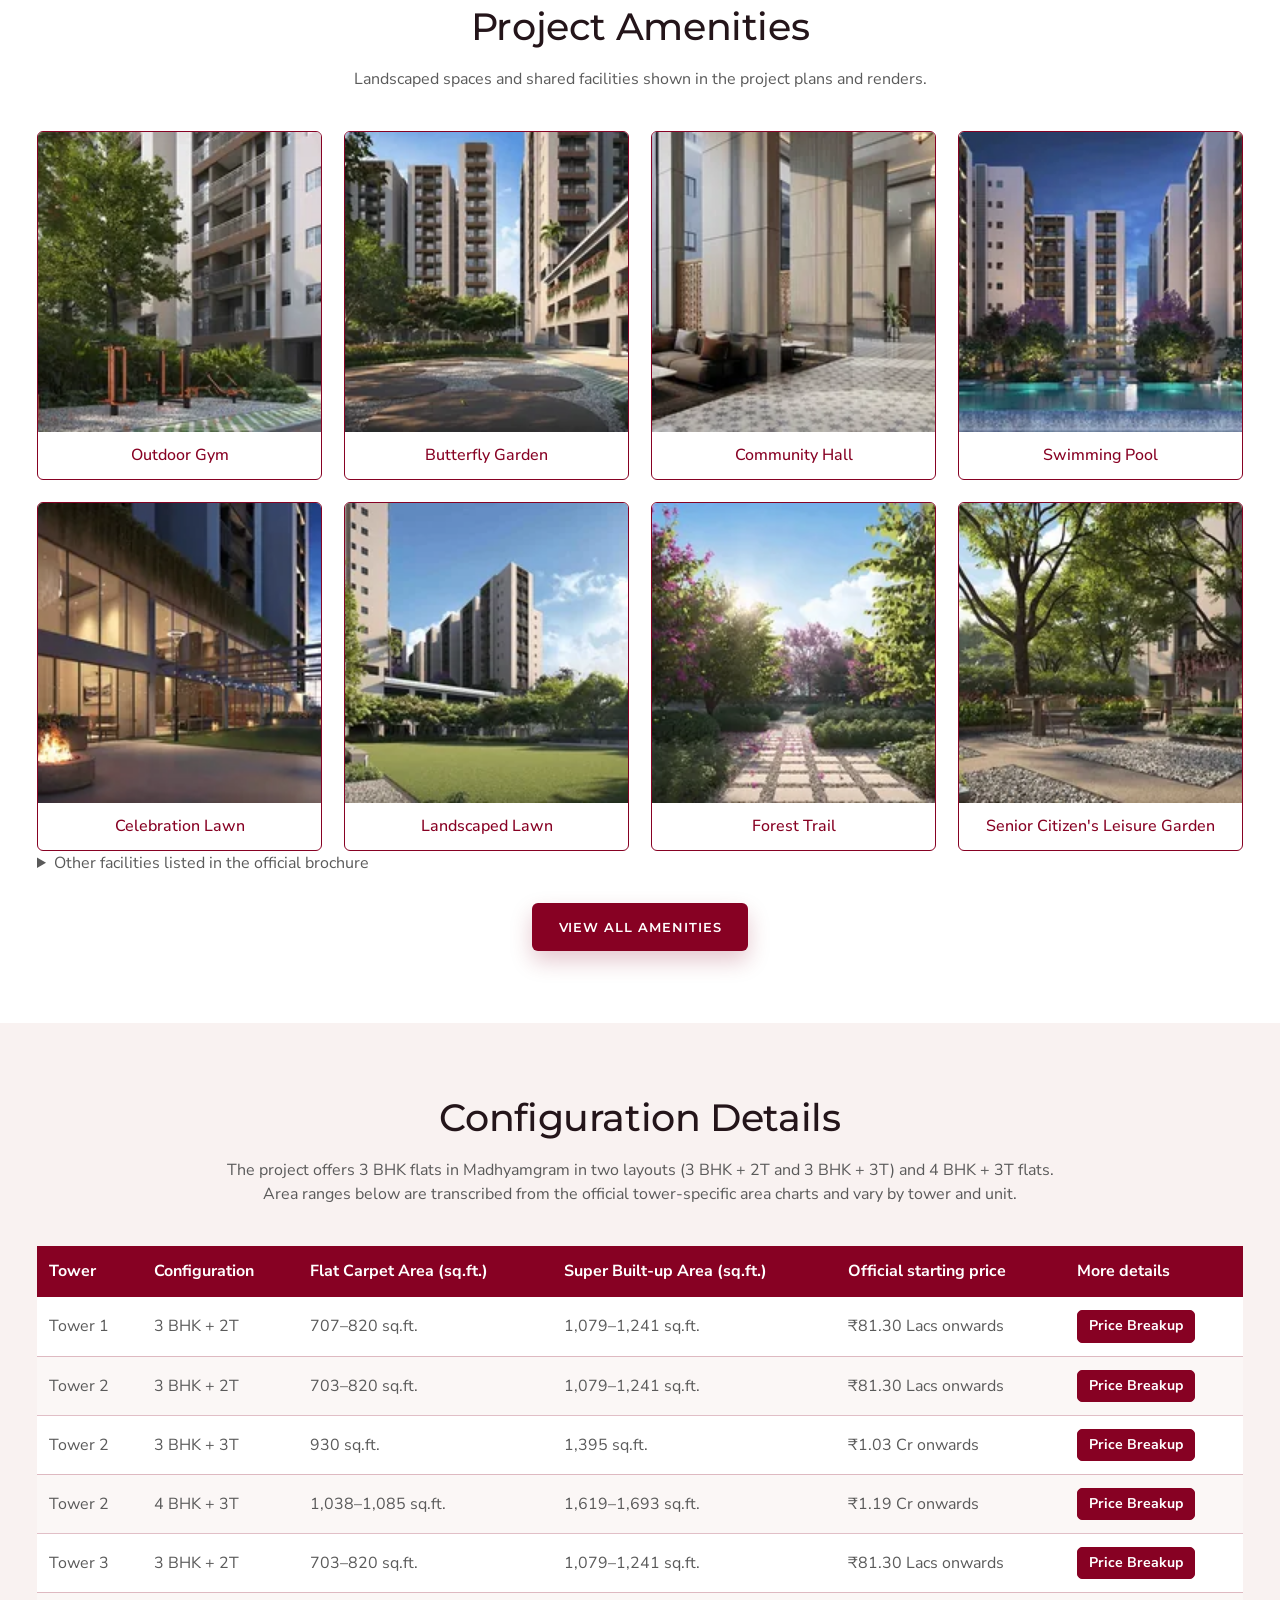
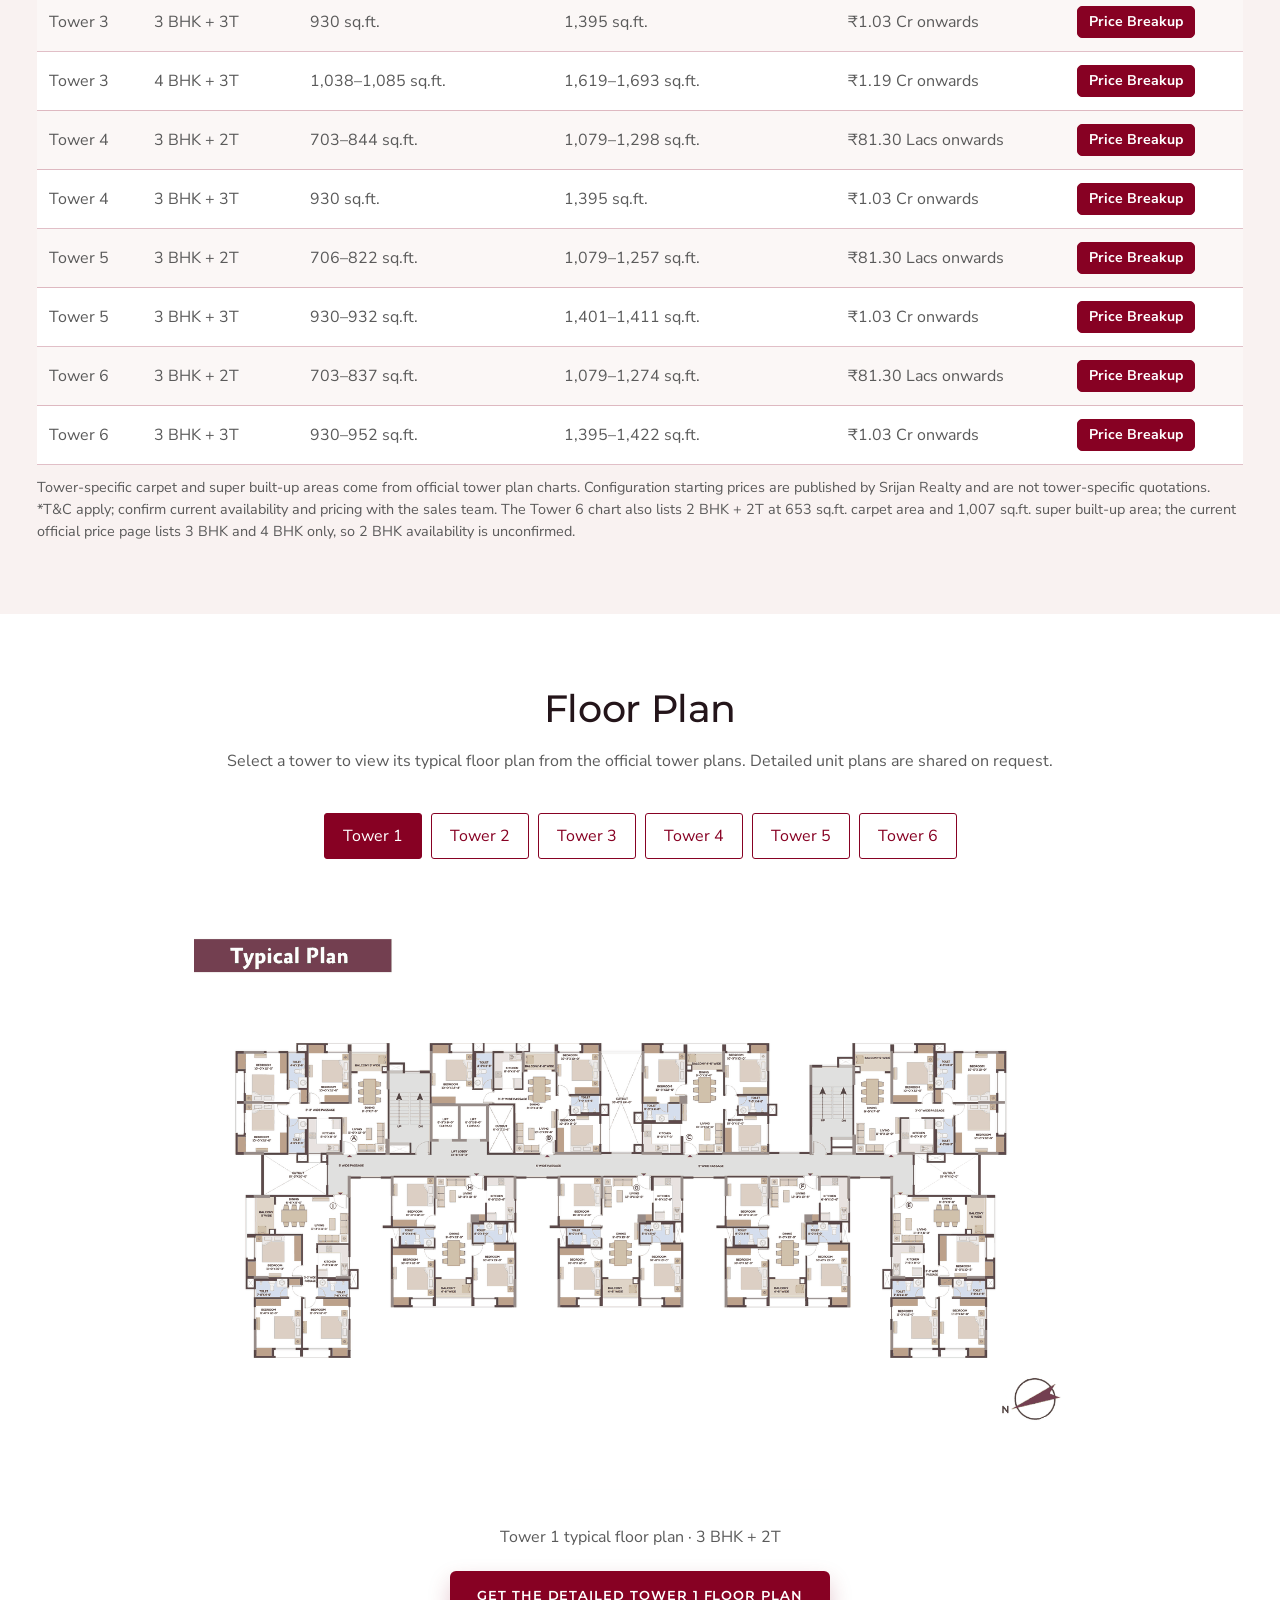
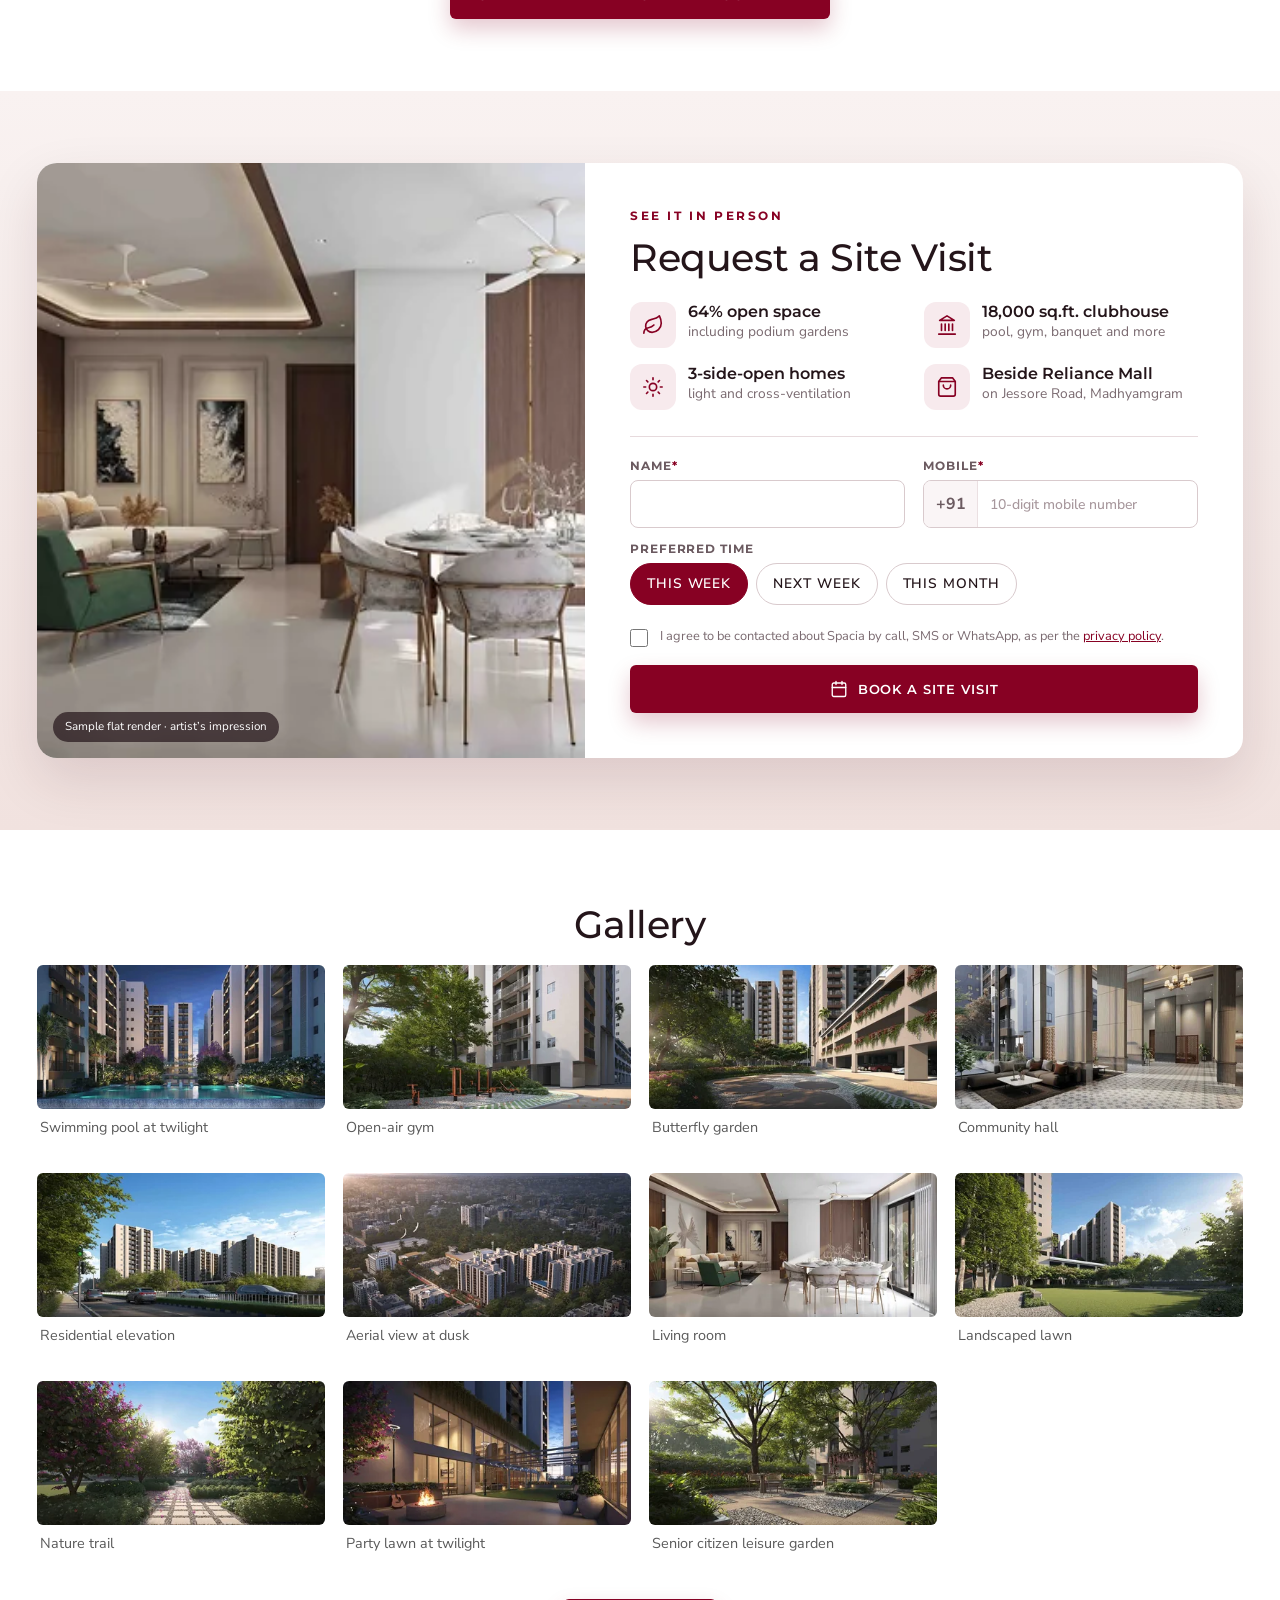
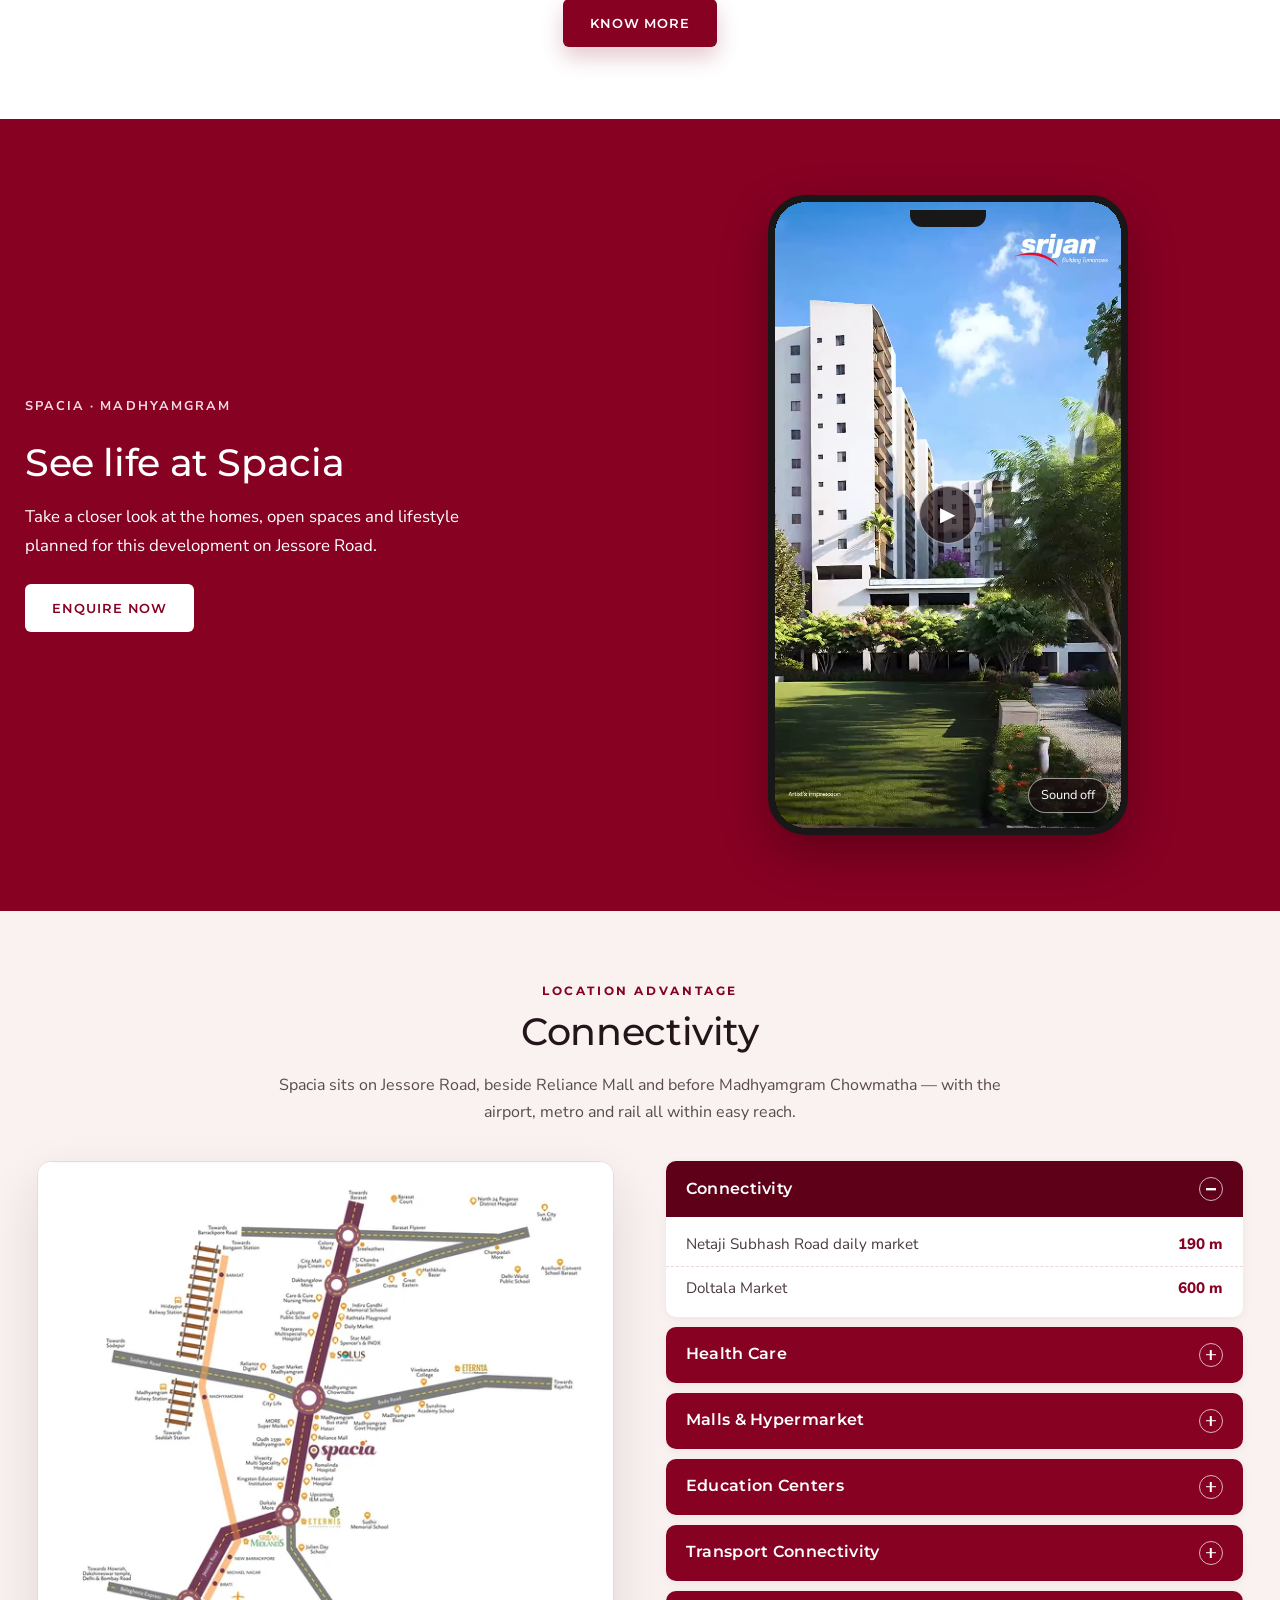
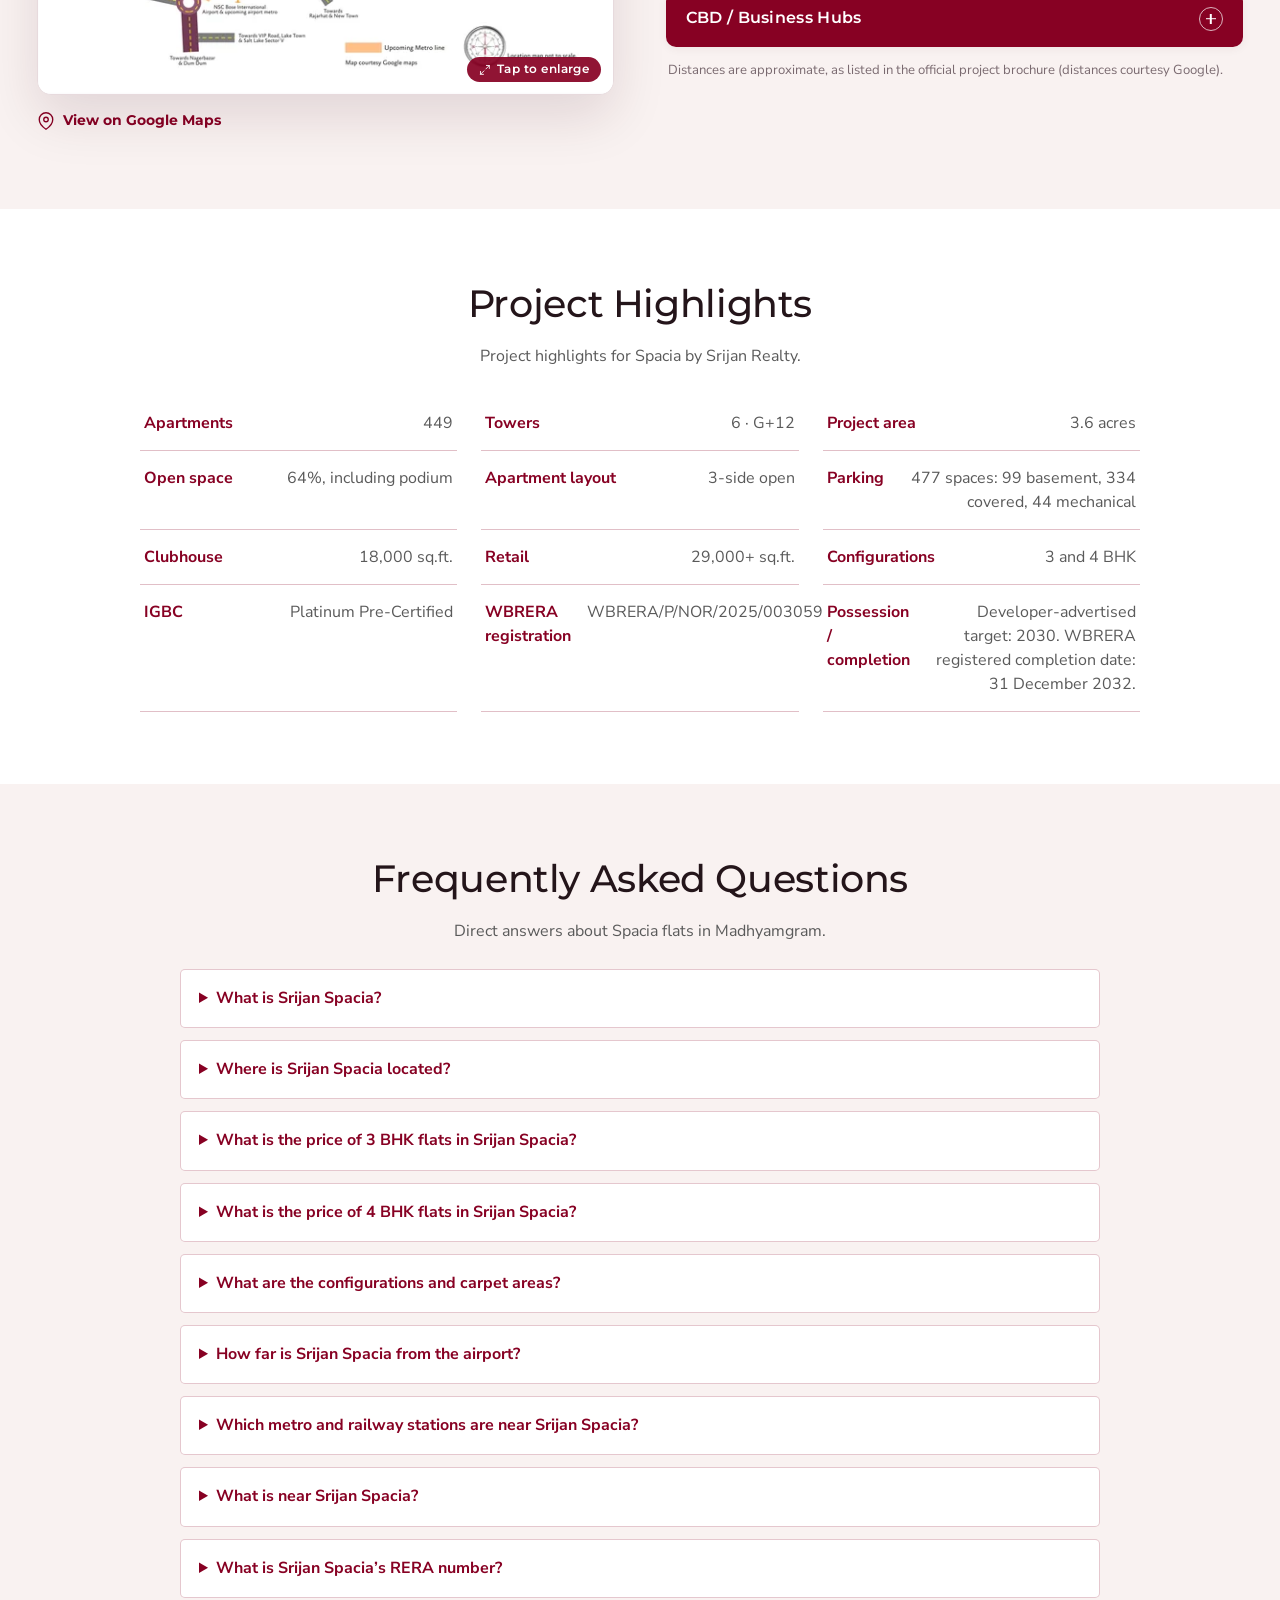
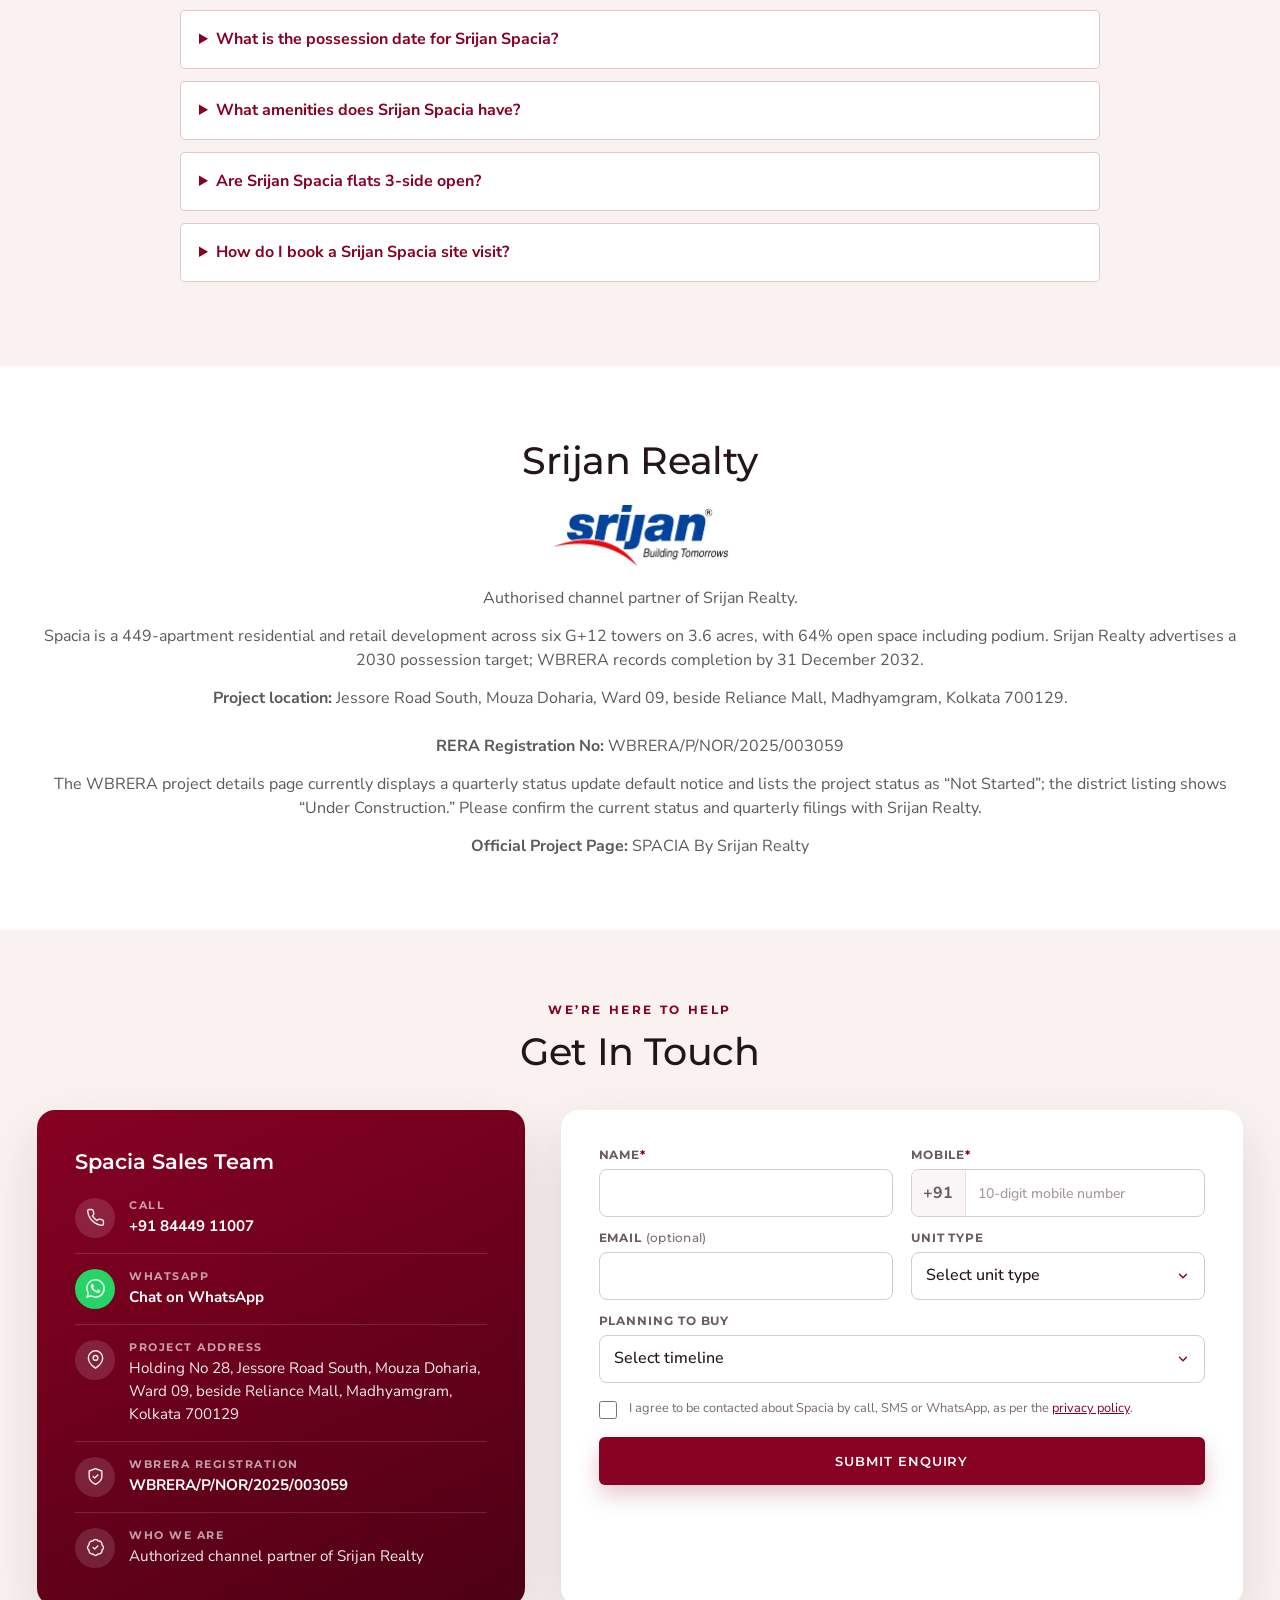
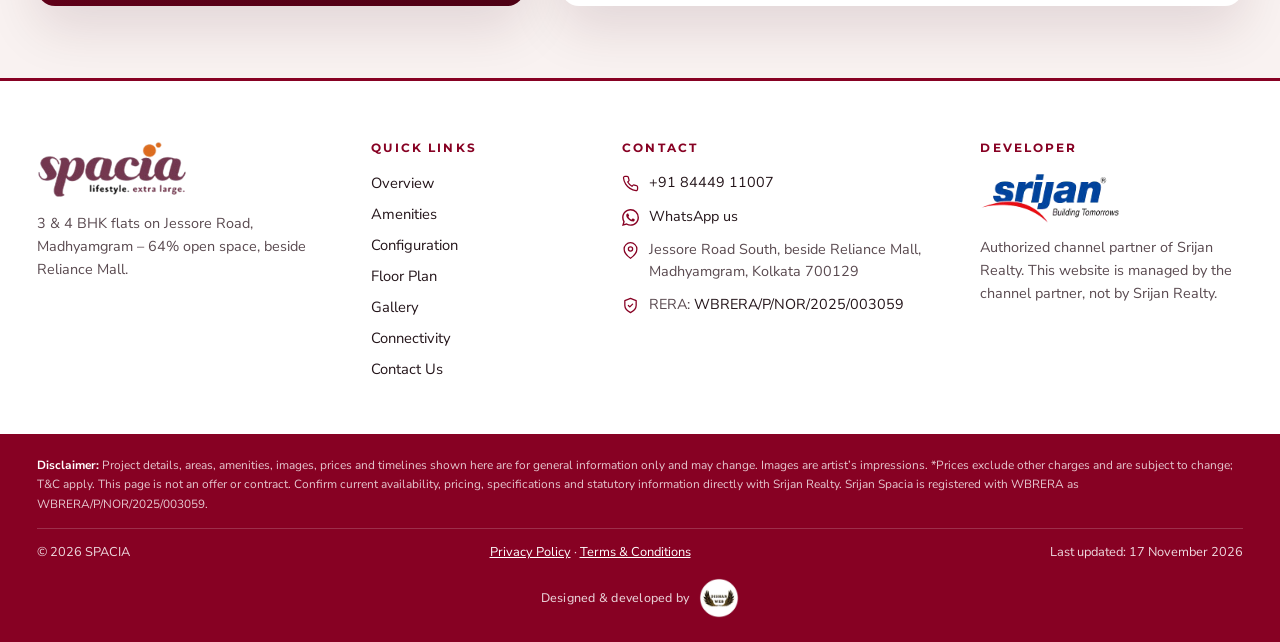
==== commit 0f23bd90: "Performance: no render-blocking CSS, self-hosted fonts, art-directed hero; footer credit - Critical " ====
--- a/index.html
+++ b/index.html
@@ -21,10 +21,10 @@
     <link rel="apple-touch-icon" href="/apple-touch-icon.png">
     <link rel="manifest" href="/site.webmanifest">
 
-    <link rel="preload" as="image" href="assets/hero/pool-twilight-1440.webp" imagesrcset="assets/hero/pool-twilight-600.webp 600w, assets/hero/pool-twilight-900.webp 900w, assets/hero/pool-twilight-1440.webp 1440w" imagesizes="(max-width: 767px) 1200px, 100vw" fetchpriority="high">
-    <link rel="preconnect" href="https://cdn.jsdelivr.net" crossorigin>
-    <link rel="preconnect" href="https://fonts.googleapis.com">
-    <link rel="preconnect" href="https://fonts.gstatic.com" crossorigin>
+    <link rel="preload" as="image" media="(max-width: 767px)" href="assets/hero/pool-twilight-portrait-750.webp" imagesrcset="assets/hero/pool-twilight-portrait-750.webp 750w, assets/hero/pool-twilight-portrait-1080.webp 1080w" imagesizes="100vw" fetchpriority="high">
+    <link rel="preload" as="image" media="(min-width: 768px)" href="assets/hero/pool-twilight-1440.webp" imagesrcset="assets/hero/pool-twilight-600.webp 600w, assets/hero/pool-twilight-900.webp 900w, assets/hero/pool-twilight-1440.webp 1440w" imagesizes="100vw" fetchpriority="high">
+    <link rel="preload" as="font" type="font/woff2" href="assets/fonts/montserrat-latin-var.woff2" crossorigin>
+    <link rel="preload" as="font" type="font/woff2" href="assets/fonts/nunito-sans-latin-var.woff2" crossorigin>
 
     <meta property="og:locale" content="en_IN">
     <meta property="og:type" content="website">
@@ -348,10 +348,9 @@
 }
 </script>
 
-    <link href="https://cdn.jsdelivr.net/npm/bootstrap@5.2.3/dist/css/bootstrap.min.css" rel="stylesheet" integrity="sha384-rbsA2VBKQhggwzxH7pPCaAqO46MgnOM80zW1RWuH61DGLwZJEdK2Kadq2F9CUG65" crossorigin="anonymous">
-    <link rel="stylesheet" href="userassets/css/style.css">
-    <link rel="preload" as="style" href="https://fonts.googleapis.com/css2?family=Montserrat:wght@300..700&amp;family=Nunito+Sans:opsz,wght@6..12,400..800&amp;display=swap" onload="this.onload=null;this.rel='stylesheet'">
-    <noscript><link rel="stylesheet" href="https://fonts.googleapis.com/css2?family=Montserrat:wght@300..700&amp;family=Nunito+Sans:opsz,wght@6..12,400..800&amp;display=swap"></noscript>
+    <style id="critical-css">:root{--bs-blue:#0d6efd; --bs-indigo:#6610f2; --bs-purple:#6f42c1; --bs-pink:#d63384; --bs-red:#dc3545; --bs-orange:#fd7e14; --bs-yellow:#ffc107; --bs-green:#198754; --bs-teal:#20c997; --bs-cyan:#0dcaf0; --bs-black:#000; --bs-white:#fff; --bs-gray:#6c757d; --bs-gray-dark:#343a40; --bs-gray-100:#f8f9fa; --bs-gray-200:#e9ecef; --bs-gray-300:#dee2e6; --bs-gray-400:#ced4da; --bs-gray-500:#adb5bd; --bs-gray-600:#6c757d; --bs-gray-700:#495057; --bs-gray-800:#343a40; --bs-gray-900:#212529; --bs-primary:#0d6efd; --bs-secondary:#6c757d; --bs-success:#198754; --bs-info:#0dcaf0; --bs-warning:#ffc107; --bs-danger:#dc3545; --bs-light:#f8f9fa; --bs-dark:#212529; --bs-primary-rgb:13,110,253; --bs-secondary-rgb:108,117,125; --bs-success-rgb:25,135,84; --bs-info-rgb:13,202,240; --bs-warning-rgb:255,193,7; --bs-danger-rgb:220,53,69; --bs-light-rgb:248,249,250; --bs-dark-rgb:33,37,41; --bs-white-rgb:255,255,255; --bs-black-rgb:0,0,0; --bs-body-color-rgb:33,37,41; --bs-body-bg-rgb:255,255,255; --bs-font-sans-serif:system-ui,-apple-system,"Segoe UI",Roboto,"Helvetica Neue","Noto Sans","Liberation Sans",Arial,sans-serif,"Apple Color Emoji","Segoe UI Emoji","Segoe UI Symbol","Noto Color Emoji"; --bs-font-monospace:SFMono-Regular,Menlo,Monaco,Consolas,"Liberation Mono","Courier New",monospace; --bs-gradient:linear-gradient(180deg, rgba(255, 255, 255, 0.15), rgba(255, 255, 255, 0)); --bs-body-font-family:var(--bs-font-sans-serif); --bs-body-font-size:1rem; --bs-body-font-weight:400; --bs-body-line-height:1.5; --bs-body-color:#212529; --bs-body-bg:#fff; --bs-border-width:1px; --bs-border-style:solid; --bs-border-color:#dee2e6; --bs-border-color-translucent:rgba(0, 0, 0, 0.175); --bs-border-radius:0.375rem; --bs-border-radius-sm:0.25rem; --bs-border-radius-lg:0.5rem; --bs-border-radius-xl:1rem; --bs-border-radius-2xl:2rem; --bs-border-radius-pill:50rem; --bs-link-color:#0d6efd; --bs-link-hover-color:#0a58ca; --bs-code-color:#d63384; --bs-highlight-bg:#fff3cd}*,::after,::before{box-sizing:border-box}@media (prefers-reduced-motion:no-preference){:root{scroll-behavior:smooth}}body{margin:0px; font-family:var(--bs-body-font-family); font-size:var(--bs-body-font-size); font-weight:var(--bs-body-font-weight); line-height:var(--bs-body-line-height); color:var(--bs-body-color); text-align:var(--bs-body-text-align); background-color:var(--bs-body-bg); text-size-adjust:100%; -webkit-tap-highlight-color:transparent}h1{margin-top:0px; margin-bottom:0.5rem; font-weight:500; line-height:1.2}h1{font-size:calc(1.375rem + 1.5vw)}@media (min-width:1200px){h1{font-size:2.5rem}}p{margin-top:0px; margin-bottom:1rem}ul{padding-left:2rem}ul{margin-top:0px; margin-bottom:1rem}small{font-size:0.875em}a{color:var(--bs-link-color); text-decoration:underline}a:hover{color:var(--bs-link-hover-color)}figure{margin:0px 0px 1rem}img,svg{vertical-align:middle}label{display:inline-block}button{border-radius:0px}button:focus:not(:focus-visible){outline:0px}button,input,select{margin:0px; font-family:inherit; font-size:inherit; line-height:inherit}button,select{text-transform:none}select{overflow-wrap:normal}select:disabled{opacity:1}[type="button"],[type="submit"],button{appearance:button}[type="button"]:not(:disabled),[type="reset"]:not(:disabled),[type="submit"]:not(:disabled),button:not(:disabled){cursor:pointer}::-webkit-datetime-edit-day-field,::-webkit-datetime-edit-fields-wrapper,::-webkit-datetime-edit-hour-field,::-webkit-datetime-edit-minute,::-webkit-datetime-edit-month-field,::-webkit-datetime-edit-text,::-webkit-datetime-edit-year-field{padding:0px}::-webkit-inner-spin-button{height:auto}::-webkit-search-decoration{appearance:none}::-webkit-color-swatch-wrapper{padding:0px}::-webkit-file-upload-button{font:inherit; appearance:button}[hidden]{display:none !important}.container{--bs-gutter-x:1.5rem; --bs-gutter-y:0; width:100%; padding-right:calc(var(--bs-gutter-x) * .5); padding-left:calc(var(--bs-gutter-x) * .5); margin-right:auto; margin-left:auto}@media (min-width:576px){.container{max-width:540px}}@media (min-width:768px){.container{max-width:720px}}@media (min-width:992px){.container{max-width:960px}}@media (min-width:1200px){.container{max-width:1140px}}@media (min-width:1400px){.container{max-width:1320px}}.fade{transition:opacity 0.15s linear}@media (prefers-reduced-motion:reduce){.fade{transition:none}}.fade:not(.show){opacity:0}.modal{--bs-modal-zindex:1055; --bs-modal-width:500px; --bs-modal-padding:1rem; --bs-modal-margin:0.5rem; --bs-modal-color:; --bs-modal-bg:#fff; --bs-modal-border-color:var(--bs-border-color-translucent); --bs-modal-border-width:1px; --bs-modal-border-radius:0.5rem; --bs-modal-box-shadow:0 0.125rem 0.25rem rgba(0, 0, 0, 0.075); --bs-modal-inner-border-radius:calc(0.5rem - 1px); --bs-modal-header-padding-x:1rem; --bs-modal-header-padding-y:1rem; --bs-modal-header-padding:1rem 1rem; --bs-modal-header-border-color:var(--bs-border-color); --bs-modal-header-border-width:1px; --bs-modal-title-line-height:1.5; --bs-modal-footer-gap:0.5rem; --bs-modal-footer-bg:; --bs-modal-footer-border-color:var(--bs-border-color); --bs-modal-footer-border-width:1px; position:fixed; top:0px; left:0px; z-index:var(--bs-modal-zindex); display:none; width:100%; height:100%; overflow:hidden auto; outline:0px}.modal-dialog{position:relative; width:auto; margin:var(--bs-modal-margin); pointer-events:none}.modal.fade .modal-dialog{transition:transform 0.3s ease-out; transform:translate(0px, -50px)}@media (prefers-reduced-motion:reduce){.modal.fade .modal-dialog{transition:none}}.modal-dialog-scrollable{height:calc(100% - var(--bs-modal-margin) * 2)}.modal-dialog-scrollable .modal-content{max-height:100%; overflow:hidden}.modal-dialog-centered{display:flex; align-items:center; min-height:calc(100% - var(--bs-modal-margin) * 2)}.modal-content{position:relative; display:flex; flex-direction:column; width:100%; color:var(--bs-modal-color); pointer-events:auto; background-color:var(--bs-modal-bg); background-clip:padding-box; border:var(--bs-modal-border-width) solid var(--bs-modal-border-color); border-radius:var(--bs-modal-border-radius); outline:0px}.modal-title{margin-bottom:0px; line-height:var(--bs-modal-title-line-height)}@media (min-width:576px){.modal{--bs-modal-margin:1.75rem; --bs-modal-box-shadow:0 0.5rem 1rem rgba(0, 0, 0, 0.15)}.modal-dialog{max-width:var(--bs-modal-width); margin-right:auto; margin-left:auto}}.visually-hidden{position:absolute !important; width:1px !important; height:1px !important; padding:0px !important; margin:-1px !important; overflow:hidden !important; clip:rect(0px, 0px, 0px, 0px) !important; white-space:nowrap !important; border:0px !important}@font-face{font-family:Montserrat; font-style:normal; font-weight:300 700; font-display:swap; src:url("assets/fonts/montserrat-latin-var.woff2") format("woff2"); unicode-range:U+0-FF, U+131, U+152-153, U+2BB-2BC, U+2C6, U+2DA, U+2DC, U+304, U+308, U+329, U+2000-206F, U+20AC, U+2122, U+2191, U+2193, U+2212, U+2215, U+FEFF, U+FFFD}@font-face{font-family:Montserrat; font-style:normal; font-weight:300 700; font-display:swap; src:url("assets/fonts/montserrat-rupee.woff2") format("woff2"); unicode-range:U+20B9}@font-face{font-family:"Nunito Sans"; font-style:normal; font-weight:400 800; font-display:swap; src:url("assets/fonts/nunito-sans-latin-var.woff2") format("woff2"); unicode-range:U+0-FF, U+131, U+152-153, U+2BB-2BC, U+2C6, U+2DA, U+2DC, U+304, U+308, U+329, U+2000-206F, U+20AC, U+2122, U+2191, U+2193, U+2212, U+2215, U+FEFF, U+FFFD}@font-face{font-family:"Nunito Sans"; font-style:normal; font-weight:400 800; font-display:swap; src:url("assets/fonts/nunito-sans-rupee.woff2") format("woff2"); unicode-range:U+20B9}.modal-content{color:rgb(33, 37, 41) !important}body{overflow:hidden scroll !important}body{padding-right:0px !important}body{line-height:1.5; font-family:"Nunito Sans", sans-serif !important; font-size:16px !important; color:rgb(90, 90, 90) !important}ul{list-style-type:none; margin:0px; padding:0px}section{scroll-margin-top:60px}*{box-sizing:border-box}.container{max-width:1236px; padding-right:15px; padding-left:15px; width:100%; margin:0px auto}p{margin-bottom:24px}::placeholder{font-size:14px}a{text-decoration:none}.modal form{padding:0px 1.5vw}.modal{z-index:99999}p:last-child{margin-bottom:0px}.spacia-lightbox{position:fixed; inset:0px; z-index:100100; display:none; align-items:center; justify-content:center; padding:5vh 3vw; background:rgba(12, 7, 9, 0.94)}.spacia-lightbox figure{max-width:94vw; max-height:90vh; margin:0px; text-align:center}.spacia-lightbox figcaption{margin-top:10px; color:rgb(255, 255, 255)}.spacia-lightbox-close{position:absolute; top:16px; right:22px; width:44px; height:44px; border:1px solid rgb(255, 255, 255); border-radius:50%; color:rgb(255, 255, 255); background:rgba(0, 0, 0, 0.3); font-size:30px; line-height:1; cursor:pointer}body{padding-bottom:58px}@media (max-width:767.98px){body{padding-bottom:56px}}.skip-link{position:fixed; top:10px; left:10px; z-index:100200; padding:10px 14px; transform:translateY(-150%); border-radius:3px; background:rgb(255, 255, 255); color:rgb(135, 1, 35); font-weight:700; box-shadow:rgba(0, 0, 0, 0.18) 0px 2px 12px}.skip-link:focus{transform:translateY(0px); color:rgb(135, 1, 35)}@media (max-width:767.98px){html{scroll-padding-top:16px}}@supports (padding:max(0px)){body{padding-bottom:calc(58px + env(safe-area-inset-bottom))}}@media (max-width:767.98px){body{padding-bottom:calc(56px + env(safe-area-inset-bottom))}}html,body{max-width:100%; overflow-x:hidden}*,::before,::after{box-sizing:border-box}img{max-width:100%}@media (max-width:767.98px){body{overflow-y:visible !important}body{padding-bottom:calc(56px + env(safe-area-inset-bottom))}}body{padding-bottom:0px}@media (max-width:767.98px){body{padding-bottom:calc(56px + env(safe-area-inset-bottom))}}:root{--sp-maroon:#870123; --sp-maroon-dark:#5e0018; --sp-maroon-deep:#1c0a10; --sp-ink:#24151a; --sp-text:#5a4a50; --sp-muted:#7a6a70; --sp-cream:#f9f2f1; --sp-line:#e7dadd; --sp-gold:#e2c48f; --sp-wa:#1f9d55; --sp-radius:14px; --sp-shadow:0 22px 54px rgba(60, 10, 25, .12); --sp-header-h:84px; --sp-header-h-min:68px; --sp-font-head:'Montserrat', system-ui, -apple-system, 'Segoe UI', sans-serif; --sp-font-body:'Nunito Sans', system-ui, -apple-system, 'Segoe UI', sans-serif}html{overflow-x:hidden}body{padding-bottom:0px; overflow:visible !important}@supports (overflow:clip){html,body{overflow-x:clip !important}}@media (prefers-reduced-motion:no-preference){html{scroll-behavior:smooth}}section,section[id]{scroll-margin-top:calc(var(--sp-header-h-min) + 12px)}button{cursor:pointer}.sp-icon{display:inline-block; flex:0 0 auto; width:1em; height:1em; vertical-align:middle}main p{margin-top:0px}.sp-btn{display:inline-flex; align-items:center; justify-content:center; gap:10px; min-height:48px; padding:12px 26px; border:1px solid transparent; border-radius:6px; font:600 .84rem/1.2 var(--sp-font-head); letter-spacing:0.07em; text-transform:uppercase; text-decoration:none; transition:background-color 0.25s, color 0.25s, border-color 0.25s, transform 0.25s, box-shadow 0.25s}.sp-btn .sp-icon{width:18px; height:18px}.sp-btn:hover{transform:translateY(-1px)}.sp-btn:focus-visible,.sp-input:focus-visible,.sp-nav a:focus-visible,.sp-mobile-bar a:focus-visible,.sp-mobile-bar button:focus-visible{outline:rgb(196, 123, 144) solid 3px; outline-offset:3px}.sp-btn--primary{background:var(--sp-maroon); color:rgb(255, 255, 255); box-shadow:rgba(135, 1, 35, 0.22) 0px 10px 22px}.sp-btn--primary:hover{background:var(--sp-maroon-dark); color:rgb(255, 255, 255)}.sp-btn--outline{background:transparent; color:var(--sp-maroon); border-color:rgba(135, 1, 35, 0.45)}.sp-btn--outline:hover{background:var(--sp-maroon); color:rgb(255, 255, 255); border-color:var(--sp-maroon)}.sp-btn--light{background:rgb(255, 255, 255); color:var(--sp-maroon)}.sp-btn--light:hover{background:var(--sp-gold); color:var(--sp-maroon-deep)}.sp-btn--ghost{background:rgba(255, 255, 255, 0.06); color:rgb(255, 255, 255); border-color:rgba(255, 255, 255, 0.6); backdrop-filter:blur(4px)}.sp-btn--ghost:hover{background:rgb(255, 255, 255); color:var(--sp-maroon)}.sp-btn--whatsapp{background:var(--sp-wa); color:rgb(255, 255, 255)}.sp-btn--whatsapp:hover{background:rgb(21, 122, 65); color:rgb(255, 255, 255)}.sp-btn--block{display:flex; width:100%}.sp-header{position:sticky; top:0px; z-index:1030; width:100%; background:rgb(255, 255, 255); border-bottom:1px solid rgba(135, 1, 35, 0.08); transition:background-color 0.3s, box-shadow 0.3s}.sp-header .container{max-width:1360px}.sp-header__bar{display:flex; align-items:center; gap:24px; height:var(--sp-header-h); transition:height 0.3s}.sp-header__brand{display:flex; align-items:center; flex:0 0 auto}.sp-header__brand img{width:auto; height:50px; transition:height 0.3s}.sp-nav{flex:1 1 auto; display:flex; justify-content:center; min-width:0px}.sp-nav__list{display:flex; align-items:center; gap:clamp(14px, 1.6vw, 26px); margin:0px; padding:0px; list-style:none}.sp-nav__list a{position:relative; display:block; padding:8px 0px; color:var(--sp-ink); font:500 .9rem/1.2 var(--sp-font-head); letter-spacing:0.02em; text-decoration:none; white-space:nowrap}.sp-nav__list a::after{content:""; position:absolute; left:0px; right:0px; bottom:0px; height:2px; background:var(--sp-maroon); transform:scaleX(0); transform-origin:left center; transition:transform 0.3s}.sp-nav__list a:hover{color:var(--sp-maroon)}.sp-nav__list a:hover::after{transform:scaleX(1)}.sp-nav__cta{display:none}.sp-header__end{display:flex; align-items:center; gap:16px; flex:0 0 auto}.sp-header__phone{display:flex; align-items:center; gap:10px; color:var(--sp-ink); text-decoration:none}.sp-header__phone-icon{display:grid; place-items:center; width:38px; height:38px; border-radius:50%; background:var(--sp-maroon); color:rgb(255, 255, 255)}.sp-header__phone-icon .sp-icon{width:17px; height:17px}.sp-header__phone-text{display:flex; flex-direction:column; font:700 .95rem/1.15 var(--sp-font-head); white-space:nowrap}.sp-header__phone-text small{color:var(--sp-muted); font:600 .66rem/1.3 var(--sp-font-body); letter-spacing:0.12em; text-transform:uppercase}.sp-header__phone:hover .sp-header__phone-text{color:var(--sp-maroon)}.sp-header__divider{width:1px; height:36px; background:var(--sp-line)}.sp-header__developer img{display:block; width:auto; height:44px; transition:height 0.3s}.sp-nav-toggle{display:none}@media (max-width:1279.98px){:root{--sp-header-h:72px; --sp-header-h-min:62px}.sp-header__bar{gap:12px}.sp-header__brand{margin-right:auto}.sp-header__brand img{height:44px}.sp-header__developer img{height:38px}.sp-nav-toggle{position:relative; display:grid; place-items:center; width:44px; height:44px; margin-right:-6px; padding:0px; border:0px; border-radius:8px; background:transparent; color:var(--sp-ink)}.sp-nav-toggle span,.sp-nav-toggle span::before,.sp-nav-toggle span::after{display:block; width:24px; height:2px; border-radius:2px; background:currentcolor; transition:transform 0.3s, background-color 0.2s}.sp-nav-toggle span{position:relative}.sp-nav-toggle span::before,.sp-nav-toggle span::after{content:""; position:absolute; left:0px}.sp-nav-toggle span::before{top:-7px}.sp-nav-toggle span::after{top:7px}.sp-nav{position:absolute; top:100%; left:0px; right:0px; display:block; max-height:calc(100svh - var(--sp-header-h)); overflow-y:auto; padding:8px 20px 22px; background:rgb(255, 255, 255); border-top:1px solid var(--sp-line); box-shadow:rgba(42, 8, 20, 0.14) 0px 22px 40px; visibility:hidden; opacity:0; transform:translateY(-8px); transition:opacity 0.25s, transform 0.25s, visibility linear 0.25s}.sp-nav__list{flex-direction:column; align-items:stretch; gap:0px}.sp-nav__list a{padding:15px 4px; border-bottom:1px solid rgb(241, 231, 233); font-size:1rem}.sp-nav__list a::after{display:none}.sp-nav__cta{display:grid; grid-template-columns:1fr 1fr; gap:10px; margin-top:18px}.sp-nav__cta .sp-btn{padding-inline:12px}}@media (max-width:767.98px){:root{--sp-header-h:64px; --sp-header-h-min:58px}.sp-header__phone,.sp-header__divider{display:none}.sp-header__brand img{height:38px}.sp-header__developer img{height:32px}.sp-header__end{gap:6px}.sp-nav__cta{grid-template-columns:1fr}}@media (max-width:359.98px){.sp-header__brand img{height:32px}.sp-header__developer img{height:27px}}.sp-hero{position:relative; isolation:isolate; display:flex; align-items:center; min-height:clamp(640px, calc(100svh - var(--sp-header-h)), 900px); overflow:hidden; background:var(--sp-maroon-deep); color:rgb(255, 255, 255)}.sp-hero__media{position:absolute; inset:0px; z-index:-1; overflow:hidden; background:var(--sp-maroon-deep)}.sp-hero__media::after{content:""; position:absolute; inset:0px; z-index:2; background:linear-gradient(90deg, rgba(20, 8, 12, 0.85) 0%, rgba(20, 8, 12, 0.55) 40%, rgba(20, 8, 12, 0) 70%)}.sp-hero__copy{text-shadow:rgba(0, 0, 0, 0.55) 0px 1px 3px, rgba(0, 0, 0, 0.45) 0px 2px 22px}.sp-hero__copy .sp-btn{text-shadow:none}.sp-hero__slide{position:absolute; inset:0px; opacity:0; transition:opacity 1.8s}.sp-hero__slide.is-active{opacity:1; z-index:1}.sp-hero__slide img{display:block; width:100%; height:100%; object-fit:cover; object-position:58% 50%; transform:scale(1.03)}.sp-hero__slide.is-active img{animation:16s ease-out 0s 1 normal both running sp-kenburns}.sp-hero__inner{display:grid; grid-template-columns:minmax(0px, 1fr) minmax(330px, 390px); gap:clamp(32px, 5vw, 72px); align-items:center; width:100%; padding-top:64px; padding-bottom:72px}.sp-hero__copy{max-width:660px}.sp-hero__eyebrow{display:inline-flex; align-items:center; gap:12px; margin:0px 0px 18px; color:var(--sp-gold); font:600 .74rem/1.5 var(--sp-font-head); letter-spacing:0.24em; text-transform:uppercase}.sp-hero__eyebrow::before{content:""; flex:0 0 auto; width:34px; height:1px; background:currentcolor}.sp-hero__title{margin:0px 0px 18px; color:rgb(255, 255, 255); font-family:var(--sp-font-head); text-transform:none}.sp-hero__title-main{display:block; font-size:clamp(2.7rem, 1.5rem + 4.6vw, 5rem); font-weight:300; line-height:1; letter-spacing:-0.02em}.sp-hero__title-sub{display:block; margin-top:14px; color:rgba(255, 255, 255, 0.92); font-size:clamp(0.95rem, 0.8rem + 0.55vw, 1.3rem); font-weight:600; line-height:1.35; letter-spacing:0.08em; text-transform:uppercase}.sp-hero__lead{max-width:36ch; margin:0px 0px 26px; color:rgba(255, 255, 255, 0.94); font-size:clamp(1rem, 0.92rem + 0.35vw, 1.18rem); line-height:1.6}.sp-hero__prices{display:flex; flex-wrap:wrap; gap:14px; margin:0px 0px 28px}.sp-price-box{display:flex; flex-direction:column; gap:4px; min-width:180px; margin:0px; padding:14px 22px; border:1px solid rgba(226, 196, 143, 0.6); border-radius:10px; background:rgba(20, 8, 12, 0.42); backdrop-filter:blur(8px)}.sp-price-box__label{color:var(--sp-gold); font:600 .72rem/1.3 var(--sp-font-head); letter-spacing:0.16em; text-transform:uppercase}.sp-price-box__value{color:rgb(255, 255, 255); font:600 clamp(1.35rem, 1.1rem + .8vw, 1.75rem)/1.15 var(--sp-font-head); white-space:nowrap}.sp-hero__actions{display:flex; flex-wrap:wrap; gap:12px; margin-bottom:22px}.sp-hero__note{margin:0px; color:rgba(255, 255, 255, 0.82); font-size:0.74rem; letter-spacing:0.04em}.sp-form{margin:0px}.sp-form--card{padding:28px 26px 24px; border-radius:var(--sp-radius); background:rgb(255, 255, 255); color:var(--sp-text); box-shadow:rgba(10, 2, 6, 0.38) 0px 30px 70px}.sp-form__title{margin:0px 0px 4px; color:var(--sp-ink); font:600 1.3rem/1.25 var(--sp-font-head)}.sp-form__intro{margin:0px 0px 18px; color:var(--sp-muted); font-size:0.88rem; line-height:1.45}.sp-form--card .sp-field + .sp-field{margin-top:12px}.sp-form__grid{display:grid; grid-template-columns:repeat(2, minmax(0px, 1fr)); gap:14px 18px}.sp-field{min-width:0px}.sp-field--full{grid-column:1 / -1}.sp-field label{display:block; margin:0px 0px 6px; color:rgb(107, 90, 96); font:700 .72rem/1.3 var(--sp-font-head); letter-spacing:0.08em; text-transform:uppercase}.sp-field label span[aria-hidden="true"]{color:var(--sp-maroon)}.sp-optional{color:var(--sp-muted); font-weight:500; letter-spacing:0.02em; text-transform:none}.sp-input{display:block; width:100%; height:48px; margin:0px; padding:0px 14px; border:1px solid rgb(217, 202, 205); border-radius:8px; background:rgb(255, 255, 255); color:var(--sp-ink); font:500 1rem/1.2 var(--sp-font-body); transition:border-color 0.2s, box-shadow 0.2s; appearance:none}select.sp-input{padding-right:40px; cursor:pointer; background:url("data:image/svg+xml,%3Csvg xmlns='http://www.w3.org/2000/svg' width='14' height='14' viewBox='0 0 24 24' fill='none' stroke='%23870123' stroke-width='2.4' stroke-linecap='round' stroke-linejoin='round'%3E%3Cpath d='m6 9 6 6 6-6'/%3E%3C/svg%3E") right 14px center no-repeat rgb(255, 255, 255)}.sp-input::placeholder{color:rgb(167, 151, 156)}.sp-input:focus{border-color:var(--sp-maroon); outline:none; box-shadow:rgba(135, 1, 35, 0.14) 0px 0px 0px 3px}.sp-phone{position:relative}.sp-phone__cc{position:absolute; top:1px; bottom:1px; left:1px; display:grid; place-items:center; width:54px; border-right:1px solid rgb(235, 224, 226); border-radius:7px 0px 0px 7px; background:rgb(250, 245, 246); color:rgb(107, 90, 96); font-weight:700}.sp-phone .sp-input{padding-left:66px}.sp-field-error{display:block; margin-top:4px; color:rgb(179, 33, 58); font-size:0.78rem; line-height:1.3}.sp-field-error:empty{display:none}.sp-check{display:grid; grid-template-columns:20px minmax(0px, 1fr); gap:4px 10px; align-items:start; margin:16px 0px 18px}.sp-check input{width:18px; height:18px; margin:2px 0px 0px; accent-color:var(--sp-maroon); cursor:pointer}.sp-check label{margin:0px; color:var(--sp-muted); font-size:0.8rem; line-height:1.5; cursor:pointer}.sp-check a{color:var(--sp-maroon); text-decoration:underline}.sp-check .sp-field-error{grid-column:2; margin-top:0px}.sp-thanks{padding:30px 22px; text-align:center}.sp-thanks--card{border-radius:var(--sp-radius); background:rgb(255, 255, 255); box-shadow:rgba(10, 2, 6, 0.38) 0px 30px 70px}.sp-thanks:focus{outline:none}.sp-thanks__icon{display:inline-grid; place-items:center; width:60px; height:60px; margin-bottom:14px; border-radius:50%; background:rgb(246, 232, 235); color:var(--sp-maroon)}.sp-thanks__icon .sp-icon{width:28px; height:28px}.sp-thanks__title{margin:0px 0px 8px; color:var(--sp-ink); font:600 1.15rem/1.4 var(--sp-font-head)}.sp-thanks__text{max-width:40ch; margin:0px auto 18px; color:var(--sp-muted); font-size:0.92rem; line-height:1.55}.sp-thanks .sp-btn{margin:0px 6px 10px}.sp-thanks__again{display:block; margin:4px auto 0px; padding:6px; border:0px; background:none; color:var(--sp-maroon); font-weight:700; text-decoration:underline}.skip-link:not(:focus){top:-100px}.sp-wa-float{position:fixed; right:24px; bottom:24px; z-index:1035; display:grid; place-items:center; width:58px; height:58px; border-radius:50%; background:rgb(37, 211, 102); color:rgb(255, 255, 255); box-shadow:rgba(0, 0, 0, 0.24) 0px 12px 28px; transition:transform 0.25s}.sp-wa-float::before{content:""; position:absolute; inset:-6px; border:2px solid rgba(37, 211, 102, 0.45); border-radius:50%; animation:2.6s ease-out 0s infinite normal none running sp-pulse}.sp-wa-float .sp-icon{width:30px; height:30px}.sp-wa-float:hover{transform:scale(1.06); color:rgb(255, 255, 255)}.sp-mobile-bar{display:none}@media (max-width:767.98px){.sp-wa-float{display:none}.sp-mobile-bar{position:fixed; left:0px; right:0px; bottom:0px; z-index:1035; display:grid; grid-template-columns:repeat(3, minmax(0px, 1fr)); gap:8px; padding:8px 10px calc(8px + env(safe-area-inset-bottom)); background:rgba(255, 255, 255, 0.96); backdrop-filter:blur(10px); box-shadow:rgba(42, 8, 20, 0.14) 0px -6px 22px}.sp-mobile-bar a,.sp-mobile-bar button{display:flex; align-items:center; justify-content:center; gap:7px; min-width:0px; min-height:48px; padding:6px 8px; border:1px solid var(--sp-maroon); border-radius:8px; background:rgb(255, 255, 255); color:var(--sp-maroon); font:700 .82rem/1.1 var(--sp-font-head); letter-spacing:0.02em; text-decoration:none}.sp-mobile-bar .sp-icon{width:18px; height:18px}.sp-mobile-bar .sp-mobile-bar__wa{border-color:var(--sp-wa); background:var(--sp-wa); color:rgb(255, 255, 255)}.sp-mobile-bar .sp-mobile-bar__enquire{background:var(--sp-maroon); color:rgb(255, 255, 255)}body{padding-bottom:calc(66px + env(safe-area-inset-bottom)) !important}}.sp-modal .sp-modal__dialog{max-width:580px}.sp-modal .sp-modal__content{position:relative; padding:34px 32px 28px; border:0px; border-radius:20px; box-shadow:rgba(20, 4, 10, 0.35) 0px 40px 90px}.sp-modal__close{position:absolute; top:14px; right:14px; z-index:2; display:grid; place-items:center; width:40px; height:40px; padding:0px; border:0px; border-radius:50%; background:rgb(245, 237, 239); color:rgb(90, 58, 68); transition:background-color 0.2s}.sp-modal__close:hover{background:rgb(234, 217, 221)}.sp-modal__close .sp-icon{width:18px; height:18px}.sp-modal__head{margin-bottom:22px; text-align:center}.sp-modal__head img{display:block; width:104px; height:auto; margin:0px auto 12px}.sp-modal .sp-modal__title{margin:0px 0px 6px; color:var(--sp-ink); font:600 1.45rem/1.25 var(--sp-font-head); text-transform:none}.sp-modal__intro{max-width:42ch; margin:0px auto; color:var(--sp-muted); font-size:0.92rem; line-height:1.5}.sp-modal__legal{padding-right:6px; color:var(--sp-text)}.sp-modal__legal .sp-modal__title{margin-bottom:14px; padding-right:40px}.sp-modal__legal .sp-modal__subhead{margin:18px 0px 6px; color:var(--sp-maroon); font:700 .95rem/1.3 var(--sp-font-head)}.sp-modal__legal p{margin:0px 0px 10px; font-size:0.9rem; line-height:1.6}.sp-modal__content--legal{max-height:calc(-3.5rem + 100vh); overflow-y:auto}@media (max-width:1199.98px){.sp-hero__inner{grid-template-columns:minmax(0px, 1fr) minmax(300px, 360px)}}@media (max-width:991.98px){.sp-hero{display:block; min-height:0px}.sp-hero__media{bottom:auto; height:640px}.sp-hero__media::after{bottom:-2px; background:linear-gradient(0deg, var(--sp-maroon-deep) 0%, var(--sp-maroon-deep) 8%, rgba(20, 8, 12, .9) 28%, rgba(20, 8, 12, .78) 40%, rgba(20, 8, 12, .4) 46%, rgba(20, 8, 12, 0) 50%)}.sp-hero__eyebrow{padding:7px 12px; border-radius:999px; background:rgba(20, 8, 12, 0.74); backdrop-filter:blur(6px)}.sp-hero__eyebrow::before{display:none}.sp-hero__inner{grid-template-columns:minmax(0px, 1fr); gap:32px; padding-top:300px; padding-bottom:48px}.sp-hero__copy{max-width:640px}.sp-hero__form{width:100%; max-width:560px}}@media (max-width:767.98px){.sp-hero__media{height:620px}.sp-hero__inner{gap:26px; padding-top:292px; padding-bottom:36px}.sp-hero__eyebrow{gap:8px; margin-bottom:14px; font-size:0.64rem; letter-spacing:0.16em}.sp-hero__eyebrow::before{width:18px}.sp-hero__lead{margin-bottom:20px}.sp-hero__prices{display:grid; grid-template-columns:repeat(2, minmax(0px, 1fr)); gap:10px; margin-bottom:20px}.sp-price-box{min-width:0px; padding:12px 14px}.sp-price-box__label{font-size:0.64rem; letter-spacing:0.12em}.sp-price-box__value{font-size:clamp(1.05rem, 4.6vw, 1.3rem)}.sp-hero__actions{display:grid; grid-template-columns:minmax(0px, 1fr); gap:10px}.sp-hero__actions .sp-btn{width:100%}.sp-form--card{padding:22px 18px 18px}.sp-form__grid{grid-template-columns:minmax(0px, 1fr); gap:12px}.sp-modal .sp-modal__dialog{margin:0.75rem}.sp-modal .sp-modal__content{padding:28px 18px 20px; border-radius:16px}.sp-modal__head{margin-bottom:16px}.sp-modal__head img{width:88px}.sp-modal .sp-modal__title{padding-inline:32px; font-size:1.25rem}}@media (prefers-reduced-motion:reduce){.sp-hero__slide,.sp-hero__slide img,.sp-btn,.sp-nav,.sp-header,.sp-header__bar{transition:none !important}.sp-hero__slide.is-active img,.sp-wa-float::before{animation:auto ease 0s 1 normal none running none !important}}.sp-hero__slide picture{display:block; width:100%; height:100%}@keyframes sp-kenburns{0%{transform:scale(1.03)}100%{transform:scale(1.13)}}@keyframes sp-pulse{0%{transform:scale(0.9); opacity:1}100%{transform:scale(1.35); opacity:0}}</style>
+    <link rel="preload" as="style" href="userassets/css/style.css" onload="this.onload=null;this.rel='stylesheet'">
+    <noscript><link rel="stylesheet" href="userassets/css/style.css"></noscript>
 </head>
 
 <body id="top">
@@ -385,7 +384,7 @@
 <header class="sp-header" id="site-header">
     <div class="container sp-header__bar">
         <a class="sp-header__brand" href="/" aria-label="Spacia – home">
-            <img src="assets/brand/spacia-logo.webp" alt="Spacia – lifestyle. extra large." width="204" height="81" decoding="async">
+            <img src="assets/brand/spacia-logo.webp" alt="Spacia – lifestyle. extra large." width="200" height="77" decoding="async">
         </a>
 
         <nav class="sp-nav" id="site-nav" aria-label="Primary">
@@ -411,7 +410,7 @@
             </a>
             <span class="sp-header__divider" aria-hidden="true"></span>
             <span class="sp-header__developer">
-                <img src="assets/brand/srijan-realty-logo.webp" alt="Srijan Realty – Building Tomorrows" width="185" height="71" decoding="async">
+                <img src="assets/brand/srijan-realty-logo.webp" alt="Srijan Realty – Building Tomorrows" width="181" height="67" decoding="async">
             </span>
             <button class="sp-nav-toggle" type="button" aria-controls="site-nav" aria-expanded="false" aria-label="Open menu"><span aria-hidden="true"></span></button>
         </div>
@@ -423,10 +422,13 @@
 <section class="sp-hero" id="home" aria-labelledby="hero-title">
     <div class="sp-hero__media">
         <div class="sp-hero__slide is-active">
-            <img src="assets/hero/pool-twilight-1440.webp" srcset="assets/hero/pool-twilight-600.webp 600w, assets/hero/pool-twilight-900.webp 900w, assets/hero/pool-twilight-1440.webp 1440w" sizes="(max-width: 767px) 1200px, 100vw" alt="Spacia podium swimming pool and towers at twilight, Madhyamgram" width="1440" height="720" fetchpriority="high" loading="eager">
-        </div>
-        <div class="sp-hero__slide" data-img-src="assets/hero/party-lawn-twilight-1440.webp" data-img-srcset="assets/hero/party-lawn-twilight-600.webp 600w, assets/hero/party-lawn-twilight-900.webp 900w, assets/hero/party-lawn-twilight-1440.webp 1440w" data-img-sizes="(max-width: 767px) 1200px, 100vw" data-img-alt="Spacia party lawn and clubhouse at twilight" data-img-width="1440" data-img-height="720"></div>
-        <div class="sp-hero__slide" data-img-src="assets/hero/aerial-dusk-1200.webp" data-img-srcset="assets/hero/aerial-dusk-600.webp 600w, assets/hero/aerial-dusk-900.webp 900w, assets/hero/aerial-dusk-1200.webp 1200w" data-img-sizes="(max-width: 767px) 1200px, 100vw" data-img-alt="Aerial view of the Spacia towers at dusk on Jessore Road, Madhyamgram" data-img-width="1200" data-img-height="600"></div>
+            <picture>
+                <source media="(max-width: 767px)" srcset="assets/hero/pool-twilight-portrait-750.webp 750w, assets/hero/pool-twilight-portrait-1080.webp 1080w" sizes="100vw" width="750" height="1200">
+                <img src="assets/hero/pool-twilight-1440.webp" srcset="assets/hero/pool-twilight-600.webp 600w, assets/hero/pool-twilight-900.webp 900w, assets/hero/pool-twilight-1440.webp 1440w" sizes="100vw" alt="Spacia podium swimming pool and towers at twilight, Madhyamgram" width="1440" height="720" fetchpriority="high" loading="eager">
+            </picture>
+        </div>
+        <div class="sp-hero__slide" data-img-src="assets/hero/party-lawn-twilight-1440.webp" data-img-srcset="assets/hero/party-lawn-twilight-600.webp 600w, assets/hero/party-lawn-twilight-900.webp 900w, assets/hero/party-lawn-twilight-1440.webp 1440w" data-img-sizes="100vw" data-img-mobile-srcset="assets/hero/party-lawn-twilight-portrait-750.webp 750w, assets/hero/party-lawn-twilight-portrait-1080.webp 1080w" data-img-alt="Spacia party lawn and clubhouse at twilight" data-img-width="1440" data-img-height="720"></div>
+        <div class="sp-hero__slide" data-img-src="assets/hero/aerial-dusk-1200.webp" data-img-srcset="assets/hero/aerial-dusk-600.webp 600w, assets/hero/aerial-dusk-900.webp 900w, assets/hero/aerial-dusk-1200.webp 1200w" data-img-sizes="100vw" data-img-mobile-srcset="assets/hero/aerial-dusk-portrait-750.webp 750w, assets/hero/aerial-dusk-portrait-1080.webp 1080w" data-img-alt="Aerial view of the Spacia towers at dusk on Jessore Road, Madhyamgram" data-img-width="1200" data-img-height="600"></div>
     </div>
 
     <div class="container sp-hero__inner">
@@ -534,7 +536,7 @@
         <div class="row">
             <div class="col-sm-6 col-md-6 col-lg-6">
                 <div class="left-content">
-                    <img src="assets/optimized/semi-aerial-total-landscape_day-900.webp" srcset="assets/optimized/semi-aerial-total-landscape_day-600.webp 600w, assets/optimized/semi-aerial-total-landscape_day-900.webp 900w" sizes="(max-width: 767px) 100vw, 50vw" alt="Semi-aerial view of Spacia towers, landscaped grounds and central pool in Madhyamgram" loading="lazy" decoding="async" width="900" height="450">
+                    <img src="assets/optimized/semi-aerial-total-landscape_day-900.webp" srcset="assets/optimized/semi-aerial-total-landscape_day-400.webp 400w, assets/optimized/semi-aerial-total-landscape_day-600.webp 600w, assets/optimized/semi-aerial-total-landscape_day-700.webp 700w, assets/optimized/semi-aerial-total-landscape_day-900.webp 900w" sizes="(max-width: 767px) calc(95vw - 30px), 580px" alt="Semi-aerial view of Spacia towers, landscaped grounds and central pool in Madhyamgram" loading="lazy" decoding="async" width="900" height="450">
                 </div>
             </div>
             <div class="col-sm-6 col-md-6 col-lg-6">
@@ -574,7 +576,7 @@
             <button type="button" class="sp-btn sp-btn--primary" data-enquire="Project details" data-enquire-title="Enquire Now">Enquire Now</button>
         </div>
         <div class="sp-feature__media">
-            <img src="assets/optimized/elevation-day-hires-900.webp" srcset="assets/optimized/elevation-day-hires-600.webp 600w, assets/optimized/elevation-day-hires-900.webp 900w" sizes="(max-width: 991px) 100vw, 60vw" alt="Spacia residential towers seen from Jessore Road, Madhyamgram" loading="lazy" decoding="async" width="900" height="450">
+            <img src="assets/optimized/elevation-day-hires-900.webp" srcset="assets/optimized/elevation-day-hires-400.webp 400w, assets/optimized/elevation-day-hires-600.webp 600w, assets/optimized/elevation-day-hires-700.webp 700w, assets/optimized/elevation-day-hires-900.webp 900w" sizes="(max-width: 991px) calc(100vw - 30px), 661px" alt="Spacia residential towers seen from Jessore Road, Madhyamgram" loading="lazy" decoding="async" width="900" height="450">
         </div>
     </div>
 </section>
@@ -587,14 +589,14 @@
                 <p>Landscaped spaces and shared facilities shown in the project plans and renders.</p>
             </div>
             <div class="spacia-amenity-grid">
-                <article class="spacia-amenity-card"><img src="assets/optimized/open-air-gym-day-hires-600.webp" srcset="assets/optimized/open-air-gym-day-hires-600.webp 600w, assets/optimized/open-air-gym-day-hires-900.webp 900w" sizes="(max-width: 991px) 50vw, 25vw" alt="Outdoor fitness equipment in the Spacia open-air gym" loading="lazy" decoding="async" width="600" height="300"><h3>Outdoor Gym</h3></article>
-                <article class="spacia-amenity-card"><img src="assets/optimized/butterfly-garden-day-hires-600.webp" srcset="assets/optimized/butterfly-garden-day-hires-600.webp 600w, assets/optimized/butterfly-garden-day-hires-900.webp 900w" sizes="(max-width: 991px) 50vw, 25vw" alt="Landscaped path through the Spacia butterfly garden" loading="lazy" decoding="async" width="600" height="300"><h3>Butterfly Garden</h3></article>
-                <article class="spacia-amenity-card"><img src="assets/optimized/community-hall-hires-final-600.webp" srcset="assets/optimized/community-hall-hires-final-600.webp 600w, assets/optimized/community-hall-hires-final-900.webp 900w" sizes="(max-width: 991px) 50vw, 25vw" alt="Interior of the Spacia community hall" loading="lazy" decoding="async" width="600" height="300"><h3>Community Hall</h3></article>
-                <article class="spacia-amenity-card"><img src="assets/optimized/swimming-pool-twilight-hires-600.webp" srcset="assets/optimized/swimming-pool-twilight-hires-600.webp 600w, assets/optimized/swimming-pool-twilight-hires-900.webp 900w" sizes="(max-width: 991px) 50vw, 25vw" alt="Swimming pool and pool deck at Spacia at twilight" loading="lazy" decoding="async" width="600" height="300"><h3>Swimming Pool</h3></article>
-                <article class="spacia-amenity-card"><img src="assets/optimized/party-lawn-area-twilight-hires-600.webp" srcset="assets/optimized/party-lawn-area-twilight-hires-600.webp 600w, assets/optimized/party-lawn-area-twilight-hires-900.webp 900w" sizes="(max-width: 991px) 50vw, 25vw" alt="Outdoor party lawn at Spacia at twilight" loading="lazy" decoding="async" width="600" height="300"><h3>Celebration Lawn</h3></article>
-                <article class="spacia-amenity-card"><img src="assets/optimized/lawn-view-day-hires-600.webp" srcset="assets/optimized/lawn-view-day-hires-600.webp 600w, assets/optimized/lawn-view-day-hires-900.webp 900w" sizes="(max-width: 991px) 50vw, 25vw" alt="Landscaped lawn and residential towers at Spacia" loading="lazy" decoding="async" width="600" height="300"><h3>Landscaped Lawn</h3></article>
-                <article class="spacia-amenity-card"><img src="assets/optimized/nature-trail-day-hires-600.webp" srcset="assets/optimized/nature-trail-day-hires-600.webp 600w, assets/optimized/nature-trail-day-hires-900.webp 900w" sizes="(max-width: 991px) 50vw, 25vw" alt="Walking path through the landscaped forest trail at Spacia" loading="lazy" decoding="async" width="600" height="300"><h3>Forest Trail</h3></article>
-                <article class="spacia-amenity-card"><img src="assets/optimized/senior-citizen-area-day-hires-600.webp" srcset="assets/optimized/senior-citizen-area-day-hires-600.webp 600w, assets/optimized/senior-citizen-area-day-hires-900.webp 900w" sizes="(max-width: 991px) 50vw, 25vw" alt="Garden seating in the Spacia senior citizens' leisure area" loading="lazy" decoding="async" width="600" height="300"><h3>Senior Citizen's Leisure Garden</h3></article>
+                <article class="spacia-amenity-card"><img src="assets/optimized/open-air-gym-day-hires-600.webp" srcset="assets/optimized/open-air-gym-day-hires-400.webp 400w, assets/optimized/open-air-gym-day-hires-600.webp 600w, assets/optimized/open-air-gym-day-hires-900.webp 900w" sizes="(max-width: 991px) calc(50vw - 22px), 285px" alt="Outdoor fitness equipment in the Spacia open-air gym" loading="lazy" decoding="async" width="600" height="300"><h3>Outdoor Gym</h3></article>
+                <article class="spacia-amenity-card"><img src="assets/optimized/butterfly-garden-day-hires-600.webp" srcset="assets/optimized/butterfly-garden-day-hires-400.webp 400w, assets/optimized/butterfly-garden-day-hires-600.webp 600w, assets/optimized/butterfly-garden-day-hires-900.webp 900w" sizes="(max-width: 991px) calc(50vw - 22px), 285px" alt="Landscaped path through the Spacia butterfly garden" loading="lazy" decoding="async" width="600" height="300"><h3>Butterfly Garden</h3></article>
+                <article class="spacia-amenity-card"><img src="assets/optimized/community-hall-hires-final-600.webp" srcset="assets/optimized/community-hall-hires-final-400.webp 400w, assets/optimized/community-hall-hires-final-600.webp 600w, assets/optimized/community-hall-hires-final-900.webp 900w" sizes="(max-width: 991px) calc(50vw - 22px), 285px" alt="Interior of the Spacia community hall" loading="lazy" decoding="async" width="600" height="300"><h3>Community Hall</h3></article>
+                <article class="spacia-amenity-card"><img src="assets/optimized/swimming-pool-twilight-hires-600.webp" srcset="assets/optimized/swimming-pool-twilight-hires-400.webp 400w, assets/optimized/swimming-pool-twilight-hires-600.webp 600w, assets/optimized/swimming-pool-twilight-hires-900.webp 900w" sizes="(max-width: 991px) calc(50vw - 22px), 285px" alt="Swimming pool and pool deck at Spacia at twilight" loading="lazy" decoding="async" width="600" height="300"><h3>Swimming Pool</h3></article>
+                <article class="spacia-amenity-card"><img src="assets/optimized/party-lawn-area-twilight-hires-600.webp" srcset="assets/optimized/party-lawn-area-twilight-hires-400.webp 400w, assets/optimized/party-lawn-area-twilight-hires-600.webp 600w, assets/optimized/party-lawn-area-twilight-hires-900.webp 900w" sizes="(max-width: 991px) calc(50vw - 22px), 285px" alt="Outdoor party lawn at Spacia at twilight" loading="lazy" decoding="async" width="600" height="300"><h3>Celebration Lawn</h3></article>
+                <article class="spacia-amenity-card"><img src="assets/optimized/lawn-view-day-hires-600.webp" srcset="assets/optimized/lawn-view-day-hires-400.webp 400w, assets/optimized/lawn-view-day-hires-600.webp 600w, assets/optimized/lawn-view-day-hires-900.webp 900w" sizes="(max-width: 991px) calc(50vw - 22px), 285px" alt="Landscaped lawn and residential towers at Spacia" loading="lazy" decoding="async" width="600" height="300"><h3>Landscaped Lawn</h3></article>
+                <article class="spacia-amenity-card"><img src="assets/optimized/nature-trail-day-hires-600.webp" srcset="assets/optimized/nature-trail-day-hires-400.webp 400w, assets/optimized/nature-trail-day-hires-600.webp 600w, assets/optimized/nature-trail-day-hires-900.webp 900w" sizes="(max-width: 991px) calc(50vw - 22px), 285px" alt="Walking path through the landscaped forest trail at Spacia" loading="lazy" decoding="async" width="600" height="300"><h3>Forest Trail</h3></article>
+                <article class="spacia-amenity-card"><img src="assets/optimized/senior-citizen-area-day-hires-600.webp" srcset="assets/optimized/senior-citizen-area-day-hires-400.webp 400w, assets/optimized/senior-citizen-area-day-hires-600.webp 600w, assets/optimized/senior-citizen-area-day-hires-900.webp 900w" sizes="(max-width: 991px) calc(50vw - 22px), 285px" alt="Garden seating in the Spacia senior citizens' leisure area" loading="lazy" decoding="async" width="600" height="300"><h3>Senior Citizen's Leisure Garden</h3></article>
             </div>
             <details class="spacia-additional-amenities">
                 <summary>Other facilities listed in the official brochure</summary>
@@ -654,32 +656,32 @@
             <button type="button" class="spacia-tab" id="floor-tab-6" role="tab" aria-selected="false" aria-controls="floor-panel-6" data-floor-tab="floor-panel-6" tabindex="-1">Tower 6</button>
         </div>
         <div class="spacia-plan-panel" id="floor-panel-1" role="tabpanel" aria-labelledby="floor-tab-1">
-            <img src="assets/images/floor-plans/tower-1-typical.webp" alt="Typical floor plan of Spacia Tower 1" loading="lazy" decoding="async" width="3096" height="2189">
+            <img src="assets/images/floor-plans/tower-1-typical.webp" srcset="assets/images/floor-plans/tower-1-typical-1600.webp 1600w, assets/images/floor-plans/tower-1-typical.webp 3096w" sizes="(max-width: 1236px) calc(100vw - 30px), 1206px" alt="Typical floor plan of Spacia Tower 1" loading="lazy" decoding="async" width="3096" height="2189">
             <p>Tower 1 typical floor plan · 3 BHK + 2T</p>
             <button type="button" class="sp-btn sp-btn--primary" data-enquire="Tower 1 Floor Plan" data-enquire-title="Get the Tower 1 Floor Plan">Get the Detailed Tower 1 Floor Plan</button>
         </div>
         <div class="spacia-plan-panel" id="floor-panel-2" role="tabpanel" aria-labelledby="floor-tab-2" hidden>
-            <img src="assets/images/floor-plans/tower-2-typical.webp" alt="Typical floor plan of Spacia Tower 2" loading="lazy" decoding="async" width="3096" height="2189">
+            <img src="assets/images/floor-plans/tower-2-typical.webp" srcset="assets/images/floor-plans/tower-2-typical-1600.webp 1600w, assets/images/floor-plans/tower-2-typical.webp 3096w" sizes="(max-width: 1236px) calc(100vw - 30px), 1206px" alt="Typical floor plan of Spacia Tower 2" loading="lazy" decoding="async" width="3096" height="2189">
             <p>Tower 2 typical floor plan · 3 BHK + 2T, 3 BHK + 3T and 4 BHK + 3T</p>
             <button type="button" class="sp-btn sp-btn--primary" data-enquire="Tower 2 Floor Plan" data-enquire-title="Get the Tower 2 Floor Plan">Get the Detailed Tower 2 Floor Plan</button>
         </div>
         <div class="spacia-plan-panel" id="floor-panel-3" role="tabpanel" aria-labelledby="floor-tab-3" hidden>
-            <img src="assets/images/floor-plans/tower-3-typical.webp" alt="Typical floor plan of Spacia Tower 3" loading="lazy" decoding="async" width="3096" height="2189">
+            <img src="assets/images/floor-plans/tower-3-typical.webp" srcset="assets/images/floor-plans/tower-3-typical-1600.webp 1600w, assets/images/floor-plans/tower-3-typical.webp 3096w" sizes="(max-width: 1236px) calc(100vw - 30px), 1206px" alt="Typical floor plan of Spacia Tower 3" loading="lazy" decoding="async" width="3096" height="2189">
             <p>Tower 3 typical floor plan · 3 BHK + 2T, 3 BHK + 3T and 4 BHK + 3T</p>
             <button type="button" class="sp-btn sp-btn--primary" data-enquire="Tower 3 Floor Plan" data-enquire-title="Get the Tower 3 Floor Plan">Get the Detailed Tower 3 Floor Plan</button>
         </div>
         <div class="spacia-plan-panel" id="floor-panel-4" role="tabpanel" aria-labelledby="floor-tab-4" hidden>
-            <img src="assets/images/floor-plans/tower-4-typical.webp" alt="Typical floor plan of Spacia Tower 4" loading="lazy" decoding="async" width="3096" height="2189">
+            <img src="assets/images/floor-plans/tower-4-typical.webp" srcset="assets/images/floor-plans/tower-4-typical-1600.webp 1600w, assets/images/floor-plans/tower-4-typical.webp 3096w" sizes="(max-width: 1236px) calc(100vw - 30px), 1206px" alt="Typical floor plan of Spacia Tower 4" loading="lazy" decoding="async" width="3096" height="2189">
             <p>Tower 4 typical floor plan · 3 BHK + 2T and 3 BHK + 3T</p>
             <button type="button" class="sp-btn sp-btn--primary" data-enquire="Tower 4 Floor Plan" data-enquire-title="Get the Tower 4 Floor Plan">Get the Detailed Tower 4 Floor Plan</button>
         </div>
         <div class="spacia-plan-panel" id="floor-panel-5" role="tabpanel" aria-labelledby="floor-tab-5" hidden>
-            <img src="assets/images/floor-plans/tower-5-typical.webp" alt="Typical floor plan of Spacia Tower 5" loading="lazy" decoding="async" width="3096" height="2189">
+            <img src="assets/images/floor-plans/tower-5-typical.webp" srcset="assets/images/floor-plans/tower-5-typical-1600.webp 1600w, assets/images/floor-plans/tower-5-typical.webp 3096w" sizes="(max-width: 1236px) calc(100vw - 30px), 1206px" alt="Typical floor plan of Spacia Tower 5" loading="lazy" decoding="async" width="3096" height="2189">
             <p>Tower 5 typical floor plan · 3 BHK + 2T and 3 BHK + 3T</p>
             <button type="button" class="sp-btn sp-btn--primary" data-enquire="Tower 5 Floor Plan" data-enquire-title="Get the Tower 5 Floor Plan">Get the Detailed Tower 5 Floor Plan</button>
         </div>
         <div class="spacia-plan-panel" id="floor-panel-6" role="tabpanel" aria-labelledby="floor-tab-6" hidden>
-            <img src="assets/images/floor-plans/tower-6-typical.webp" alt="Typical floor plan of Spacia Tower 6" loading="lazy" decoding="async" width="3096" height="2189">
+            <img src="assets/images/floor-plans/tower-6-typical.webp" srcset="assets/images/floor-plans/tower-6-typical-1600.webp 1600w, assets/images/floor-plans/tower-6-typical.webp 3096w" sizes="(max-width: 1236px) calc(100vw - 30px), 1206px" alt="Typical floor plan of Spacia Tower 6" loading="lazy" decoding="async" width="3096" height="2189">
             <p>Tower 6 typical floor plan · 3 BHK + 2T and 3 BHK + 3T</p>
             <button type="button" class="sp-btn sp-btn--primary" data-enquire="Tower 6 Floor Plan" data-enquire-title="Get the Tower 6 Floor Plan">Get the Detailed Tower 6 Floor Plan</button>
         </div>
@@ -690,7 +692,7 @@
     <div class="container">
         <div class="sp-visit__card">
             <div class="sp-visit__media">
-                <img src="assets/optimized/living-room-hires-final-900.webp" srcset="assets/optimized/living-room-hires-final-600.webp 600w, assets/optimized/living-room-hires-final-900.webp 900w" sizes="(max-width: 991px) 100vw, 50vw" alt="Living and dining room render of a Spacia flat" loading="lazy" decoding="async" width="900" height="450">
+                <img src="assets/optimized/living-room-hires-final-900.webp" srcset="assets/optimized/living-room-hires-final-400.webp 400w, assets/optimized/living-room-hires-final-600.webp 600w, assets/optimized/living-room-hires-final-700.webp 700w, assets/optimized/living-room-hires-final-900.webp 900w" sizes="(max-width: 991px) 100vw, 50vw" alt="Living and dining room render of a Spacia flat" loading="lazy" decoding="async" width="900" height="450">
                 <span class="sp-visit__badge">Sample flat render &middot; artist&rsquo;s impression</span>
             </div>
             <div class="sp-visit__body">
@@ -750,24 +752,24 @@
         <div class="content">
             <div class="top-content"><h2>Gallery</h2></div>
             <div class="gallery-masonry" aria-label="Spacia project renders">
-                <button type="button" class="gallery-masonry-item" data-full="assets/optimized/swimming-pool-twilight-hires-900.webp" data-lightbox-caption="Swimming pool and deck at twilight"><img src="assets/optimized/swimming-pool-twilight-hires-600.webp" alt="Swimming pool and deck at twilight at Spacia" loading="lazy" decoding="async" width="600" height="300"><span>Swimming pool at twilight</span></button>
-                <button type="button" class="gallery-masonry-item" data-full="assets/optimized/open-air-gym-day-hires-900.webp" data-lightbox-caption="Open-air gym with outdoor fitness equipment"><img src="assets/optimized/open-air-gym-day-hires-600.webp" alt="Open-air gym with outdoor fitness equipment at Spacia" loading="lazy" decoding="async" width="600" height="300"><span>Open-air gym</span></button>
-                <button type="button" class="gallery-masonry-item" data-full="assets/optimized/butterfly-garden-day-hires-900.webp" data-lightbox-caption="Butterfly garden path in daylight"><img src="assets/optimized/butterfly-garden-day-hires-600.webp" alt="Landscaped path through the Spacia butterfly garden" loading="lazy" decoding="async" width="600" height="300"><span>Butterfly garden</span></button>
-                <button type="button" class="gallery-masonry-item" data-full="assets/optimized/community-hall-hires-final-900.webp" data-lightbox-caption="Community hall interior"><img src="assets/optimized/community-hall-hires-final-600.webp" alt="Interior render of the Spacia community hall" loading="lazy" decoding="async" width="600" height="300"><span>Community hall</span></button>
-                <button type="button" class="gallery-masonry-item" data-full="assets/optimized/elevation-day-hires-900.webp" data-lightbox-caption="Daytime view of the residential elevation from Jessore Road"><img src="assets/optimized/elevation-day-hires-600.webp" alt="Daytime exterior elevation render of Spacia flats on Jessore Road" loading="lazy" decoding="async" width="600" height="300"><span>Residential elevation</span></button>
-                <button type="button" class="gallery-masonry-item" data-full="assets/optimized/aerial-view-dusk-hires-900.webp" data-lightbox-caption="Aerial view of Spacia at dusk"><img src="assets/optimized/aerial-view-dusk-hires-600.webp" alt="Aerial dusk render of Spacia towers and landscaped grounds" loading="lazy" decoding="async" width="600" height="300"><span>Aerial view at dusk</span></button>
-                <button type="button" class="gallery-masonry-item" data-full="assets/optimized/living-room-hires-final-900.webp" data-lightbox-caption="Living room interior render"><img src="assets/optimized/living-room-hires-final-600.webp" alt="Living room interior render for a Spacia flat" loading="lazy" decoding="async" width="600" height="300"><span>Living room</span></button>
-                <button type="button" class="gallery-masonry-item" data-full="assets/optimized/lawn-view-day-hires-900.webp" data-lightbox-caption="Landscaped lawn and residential towers"><img src="assets/optimized/lawn-view-day-hires-600.webp" alt="Landscaped lawn and residential towers in the Spacia daytime render" loading="lazy" decoding="async" width="600" height="300"><span>Landscaped lawn</span></button>
-                <button type="button" class="gallery-masonry-item" data-full="assets/optimized/nature-trail-day-hires-900.webp" data-lightbox-caption="Walking path through the nature trail"><img src="assets/optimized/nature-trail-day-hires-600.webp" alt="Walking path through the landscaped Spacia nature trail" loading="lazy" decoding="async" width="600" height="300"><span>Nature trail</span></button>
-                <button type="button" class="gallery-masonry-item" data-full="assets/optimized/party-lawn-area-twilight-hires-900.webp" data-lightbox-caption="Party lawn and seating at twilight"><img src="assets/optimized/party-lawn-area-twilight-hires-600.webp" alt="Outdoor party lawn and seating at Spacia at twilight" loading="lazy" decoding="async" width="600" height="300"><span>Party lawn at twilight</span></button>
-                <button type="button" class="gallery-masonry-item" data-full="assets/optimized/senior-citizen-area-day-hires-900.webp" data-lightbox-caption="Senior citizen leisure garden"><img src="assets/optimized/senior-citizen-area-day-hires-600.webp" alt="Garden seating in the Spacia senior citizens' leisure area" loading="lazy" decoding="async" width="600" height="300"><span>Senior citizen leisure garden</span></button>
+                <button type="button" class="gallery-masonry-item" data-full="assets/optimized/swimming-pool-twilight-hires-900.webp" data-lightbox-caption="Swimming pool and deck at twilight"><img src="assets/optimized/swimming-pool-twilight-hires-600.webp" srcset="assets/optimized/swimming-pool-twilight-hires-400.webp 400w, assets/optimized/swimming-pool-twilight-hires-600.webp 600w, assets/optimized/swimming-pool-twilight-hires-700.webp 700w, assets/optimized/swimming-pool-twilight-hires-900.webp 900w" sizes="(max-width: 520px) calc(100vw - 30px), (max-width: 767px) calc(50vw - 21px), (max-width: 991px) calc(33vw - 22px), 288px" alt="Swimming pool and deck at twilight at Spacia" loading="lazy" decoding="async" width="600" height="300"><span>Swimming pool at twilight</span></button>
+                <button type="button" class="gallery-masonry-item" data-full="assets/optimized/open-air-gym-day-hires-900.webp" data-lightbox-caption="Open-air gym with outdoor fitness equipment"><img src="assets/optimized/open-air-gym-day-hires-600.webp" srcset="assets/optimized/open-air-gym-day-hires-400.webp 400w, assets/optimized/open-air-gym-day-hires-600.webp 600w, assets/optimized/open-air-gym-day-hires-700.webp 700w, assets/optimized/open-air-gym-day-hires-900.webp 900w" sizes="(max-width: 520px) calc(100vw - 30px), (max-width: 767px) calc(50vw - 21px), (max-width: 991px) calc(33vw - 22px), 288px" alt="Open-air gym with outdoor fitness equipment at Spacia" loading="lazy" decoding="async" width="600" height="300"><span>Open-air gym</span></button>
+                <button type="button" class="gallery-masonry-item" data-full="assets/optimized/butterfly-garden-day-hires-900.webp" data-lightbox-caption="Butterfly garden path in daylight"><img src="assets/optimized/butterfly-garden-day-hires-600.webp" srcset="assets/optimized/butterfly-garden-day-hires-400.webp 400w, assets/optimized/butterfly-garden-day-hires-600.webp 600w, assets/optimized/butterfly-garden-day-hires-700.webp 700w, assets/optimized/butterfly-garden-day-hires-900.webp 900w" sizes="(max-width: 520px) calc(100vw - 30px), (max-width: 767px) calc(50vw - 21px), (max-width: 991px) calc(33vw - 22px), 288px" alt="Landscaped path through the Spacia butterfly garden" loading="lazy" decoding="async" width="600" height="300"><span>Butterfly garden</span></button>
+                <button type="button" class="gallery-masonry-item" data-full="assets/optimized/community-hall-hires-final-900.webp" data-lightbox-caption="Community hall interior"><img src="assets/optimized/community-hall-hires-final-600.webp" srcset="assets/optimized/community-hall-hires-final-400.webp 400w, assets/optimized/community-hall-hires-final-600.webp 600w, assets/optimized/community-hall-hires-final-700.webp 700w, assets/optimized/community-hall-hires-final-900.webp 900w" sizes="(max-width: 520px) calc(100vw - 30px), (max-width: 767px) calc(50vw - 21px), (max-width: 991px) calc(33vw - 22px), 288px" alt="Interior render of the Spacia community hall" loading="lazy" decoding="async" width="600" height="300"><span>Community hall</span></button>
+                <button type="button" class="gallery-masonry-item" data-full="assets/optimized/elevation-day-hires-900.webp" data-lightbox-caption="Daytime view of the residential elevation from Jessore Road"><img src="assets/optimized/elevation-day-hires-600.webp" srcset="assets/optimized/elevation-day-hires-400.webp 400w, assets/optimized/elevation-day-hires-600.webp 600w, assets/optimized/elevation-day-hires-700.webp 700w, assets/optimized/elevation-day-hires-900.webp 900w" sizes="(max-width: 520px) calc(100vw - 30px), (max-width: 767px) calc(50vw - 21px), (max-width: 991px) calc(33vw - 22px), 288px" alt="Daytime exterior elevation render of Spacia flats on Jessore Road" loading="lazy" decoding="async" width="600" height="300"><span>Residential elevation</span></button>
+                <button type="button" class="gallery-masonry-item" data-full="assets/optimized/aerial-view-dusk-hires-900.webp" data-lightbox-caption="Aerial view of Spacia at dusk"><img src="assets/optimized/aerial-view-dusk-hires-600.webp" srcset="assets/optimized/aerial-view-dusk-hires-400.webp 400w, assets/optimized/aerial-view-dusk-hires-600.webp 600w, assets/optimized/aerial-view-dusk-hires-700.webp 700w, assets/optimized/aerial-view-dusk-hires-900.webp 900w" sizes="(max-width: 520px) calc(100vw - 30px), (max-width: 767px) calc(50vw - 21px), (max-width: 991px) calc(33vw - 22px), 288px" alt="Aerial dusk render of Spacia towers and landscaped grounds" loading="lazy" decoding="async" width="600" height="300"><span>Aerial view at dusk</span></button>
+                <button type="button" class="gallery-masonry-item" data-full="assets/optimized/living-room-hires-final-900.webp" data-lightbox-caption="Living room interior render"><img src="assets/optimized/living-room-hires-final-600.webp" srcset="assets/optimized/living-room-hires-final-400.webp 400w, assets/optimized/living-room-hires-final-600.webp 600w, assets/optimized/living-room-hires-final-700.webp 700w, assets/optimized/living-room-hires-final-900.webp 900w" sizes="(max-width: 520px) calc(100vw - 30px), (max-width: 767px) calc(50vw - 21px), (max-width: 991px) calc(33vw - 22px), 288px" alt="Living room interior render for a Spacia flat" loading="lazy" decoding="async" width="600" height="300"><span>Living room</span></button>
+                <button type="button" class="gallery-masonry-item" data-full="assets/optimized/lawn-view-day-hires-900.webp" data-lightbox-caption="Landscaped lawn and residential towers"><img src="assets/optimized/lawn-view-day-hires-600.webp" srcset="assets/optimized/lawn-view-day-hires-400.webp 400w, assets/optimized/lawn-view-day-hires-600.webp 600w, assets/optimized/lawn-view-day-hires-700.webp 700w, assets/optimized/lawn-view-day-hires-900.webp 900w" sizes="(max-width: 520px) calc(100vw - 30px), (max-width: 767px) calc(50vw - 21px), (max-width: 991px) calc(33vw - 22px), 288px" alt="Landscaped lawn and residential towers in the Spacia daytime render" loading="lazy" decoding="async" width="600" height="300"><span>Landscaped lawn</span></button>
+                <button type="button" class="gallery-masonry-item" data-full="assets/optimized/nature-trail-day-hires-900.webp" data-lightbox-caption="Walking path through the nature trail"><img src="assets/optimized/nature-trail-day-hires-600.webp" srcset="assets/optimized/nature-trail-day-hires-400.webp 400w, assets/optimized/nature-trail-day-hires-600.webp 600w, assets/optimized/nature-trail-day-hires-700.webp 700w, assets/optimized/nature-trail-day-hires-900.webp 900w" sizes="(max-width: 520px) calc(100vw - 30px), (max-width: 767px) calc(50vw - 21px), (max-width: 991px) calc(33vw - 22px), 288px" alt="Walking path through the landscaped Spacia nature trail" loading="lazy" decoding="async" width="600" height="300"><span>Nature trail</span></button>
+                <button type="button" class="gallery-masonry-item" data-full="assets/optimized/party-lawn-area-twilight-hires-900.webp" data-lightbox-caption="Party lawn and seating at twilight"><img src="assets/optimized/party-lawn-area-twilight-hires-600.webp" srcset="assets/optimized/party-lawn-area-twilight-hires-400.webp 400w, assets/optimized/party-lawn-area-twilight-hires-600.webp 600w, assets/optimized/party-lawn-area-twilight-hires-700.webp 700w, assets/optimized/party-lawn-area-twilight-hires-900.webp 900w" sizes="(max-width: 520px) calc(100vw - 30px), (max-width: 767px) calc(50vw - 21px), (max-width: 991px) calc(33vw - 22px), 288px" alt="Outdoor party lawn and seating at Spacia at twilight" loading="lazy" decoding="async" width="600" height="300"><span>Party lawn at twilight</span></button>
+                <button type="button" class="gallery-masonry-item" data-full="assets/optimized/senior-citizen-area-day-hires-900.webp" data-lightbox-caption="Senior citizen leisure garden"><img src="assets/optimized/senior-citizen-area-day-hires-600.webp" srcset="assets/optimized/senior-citizen-area-day-hires-400.webp 400w, assets/optimized/senior-citizen-area-day-hires-600.webp 600w, assets/optimized/senior-citizen-area-day-hires-700.webp 700w, assets/optimized/senior-citizen-area-day-hires-900.webp 900w" sizes="(max-width: 520px) calc(100vw - 30px), (max-width: 767px) calc(50vw - 21px), (max-width: 991px) calc(33vw - 22px), 288px" alt="Garden seating in the Spacia senior citizens' leisure area" loading="lazy" decoding="async" width="600" height="300"><span>Senior citizen leisure garden</span></button>
             </div>
             <div class="spacia-section-action"><button type="button" class="sp-btn sp-btn--primary" data-enquire="Project details" data-enquire-title="Know More About Spacia">Know More</button></div>
         </div>
     </div>
 </section>
 
-<section class="spacia-reel-section" aria-labelledby="reel-title"><div class="container"><div class="row align-items-center"><div class="col-lg-6 reel-copy"><p class="reel-eyebrow">Spacia · Madhyamgram</p><h2 id="reel-title">See life at Spacia</h2><p>Take a closer look at the homes, open spaces and lifestyle planned for this development on Jessore Road.</p><button type="button" class="sp-btn sp-btn--light" data-enquire="Project details" data-enquire-title="Enquire Now">Enquire Now</button></div><div class="col-lg-6 reel-media"><div class="reel-frame"><video class="reel-video" muted loop playsinline preload="none" poster="assets/video/poster.webp" aria-label="Spacia project reel"><source src="assets/video/reel.webm" type="video/webm"><source src="assets/video/reel.mp4" type="video/mp4">Your browser does not support video playback.</video><button class="reel-toggle" type="button" aria-label="Play reel" aria-pressed="false"><span class="reel-play-icon" aria-hidden="true">▶</span></button><button class="reel-sound" type="button" aria-label="Turn sound on" aria-pressed="false">Sound off</button></div></div></div></div></section>
+<section class="spacia-reel-section" aria-labelledby="reel-title"><div class="container"><div class="row align-items-center"><div class="col-lg-6 reel-copy"><p class="reel-eyebrow">Spacia · Madhyamgram</p><h2 id="reel-title">See life at Spacia</h2><p>Take a closer look at the homes, open spaces and lifestyle planned for this development on Jessore Road.</p><button type="button" class="sp-btn sp-btn--light" data-enquire="Project details" data-enquire-title="Enquire Now">Enquire Now</button></div><div class="col-lg-6 reel-media"><div class="reel-frame"><video class="reel-video" muted loop playsinline preload="none" data-poster="assets/video/poster.webp" aria-label="Spacia project reel"><source src="assets/video/reel.webm" type="video/webm"><source src="assets/video/reel.mp4" type="video/mp4">Your browser does not support video playback.</video><button class="reel-toggle" type="button" aria-label="Play reel" aria-pressed="false"><span class="reel-play-icon" aria-hidden="true">▶</span></button><button class="reel-sound" type="button" aria-label="Turn sound on" aria-pressed="false">Sound off</button></div></div></div></div></section>
 
 <section class="sp-connectivity" id="connectivity" aria-labelledby="connectivity-title">
     <div class="container">
@@ -779,7 +781,7 @@
         <div class="sp-connectivity__grid">
             <div class="sp-connectivity__map">
                 <button type="button" class="sp-map-button" data-lightbox-src="assets/optimized/spacia-location-map-1600.webp" data-lightbox-caption="Spacia location map (not to scale; map courtesy Google Maps)" aria-label="Enlarge the Spacia location map">
-                    <img src="assets/optimized/spacia-location-map-900.webp" srcset="assets/optimized/spacia-location-map-600.webp 600w, assets/optimized/spacia-location-map-900.webp 900w, assets/optimized/spacia-location-map-1600.webp 1600w" sizes="(max-width: 991px) 100vw, 46vw" alt="Srijan Spacia location map, Jessore Road, Madhyamgram" loading="lazy" decoding="async" width="900" height="833">
+                    <img src="assets/optimized/spacia-location-map-900.webp" srcset="assets/optimized/spacia-location-map-600.webp 600w, assets/optimized/spacia-location-map-900.webp 900w, assets/optimized/spacia-location-map-1600.webp 1600w" sizes="(max-width: 991px) calc(100vw - 30px), 575px" alt="Srijan Spacia location map, Jessore Road, Madhyamgram" loading="lazy" decoding="async" width="900" height="833">
                     <span class="sp-map-button__hint"><svg class="sp-icon" aria-hidden="true"><use href="#i-expand"/></svg>Tap to enlarge</span>
                 </button>
                 <a class="sp-link" href="https://www.google.com/maps/search/?api=1&amp;query=Srijan+Spacia+Jessore+Road+Madhyamgram" target="_blank" rel="nofollow noopener noreferrer"><svg class="sp-icon" aria-hidden="true"><use href="#i-pin"/></svg>View on Google Maps</a>
@@ -936,7 +938,7 @@
     <div class="container">
         <div class="about-content">
             <h2 id="developer-title">Srijan Realty</h2>
-            <img class="sp-about__logo" src="assets/brand/srijan-realty-logo.webp" alt="Srijan Realty – Building Tomorrows" loading="lazy" decoding="async" width="185" height="71">
+            <img class="sp-about__logo" src="assets/brand/srijan-realty-logo.webp" alt="Srijan Realty – Building Tomorrows" loading="lazy" decoding="async" width="181" height="67">
             <p>Authorised channel partner of Srijan Realty.</p>
             <p>Spacia is a 449-apartment residential and retail development across six G+12 towers on 3.6 acres, with 64% open space including podium. Srijan Realty advertises a 2030 possession target; WBRERA records completion by 31 December 2032.</p>
             <p><strong>Project location:</strong> Jessore Road South, Mouza Doharia, Ward 09, beside Reliance Mall, Madhyamgram, Kolkata 700129.</p>
@@ -1028,7 +1030,7 @@
     <div class="container">
         <div class="sp-footer__grid">
             <div class="sp-footer__col sp-footer__brand">
-                <a href="/" aria-label="Spacia – back to top"><img src="assets/brand/spacia-logo.webp" alt="Spacia – lifestyle. extra large." width="204" height="81" loading="lazy" decoding="async"></a>
+                <a href="/" aria-label="Spacia – back to top"><img src="assets/brand/spacia-logo.webp" alt="Spacia – lifestyle. extra large." width="200" height="77" loading="lazy" decoding="async"></a>
                 <p>3 &amp; 4 BHK flats on Jessore Road, Madhyamgram &ndash; 64% open space, beside Reliance Mall.</p>
             </div>
             <nav class="sp-footer__col" aria-label="Footer">
@@ -1054,7 +1056,7 @@
             </div>
             <div class="sp-footer__col sp-footer__partner">
                 <p class="sp-footer__heading">Developer</p>
-                <img src="assets/brand/srijan-realty-logo.webp" alt="Srijan Realty – Building Tomorrows" width="185" height="71" loading="lazy" decoding="async">
+                <img src="assets/brand/srijan-realty-logo.webp" alt="Srijan Realty – Building Tomorrows" width="181" height="67" loading="lazy" decoding="async">
                 <p>Authorized channel partner of Srijan Realty. This website is managed by the channel partner, not by Srijan Realty.</p>
             </div>
         </div>
@@ -1067,6 +1069,10 @@
                 <span><a href="#privacyModal" data-bs-toggle="modal" data-bs-target="#privacyModal">Privacy Policy</a> &middot; <a href="#termsModal" data-bs-toggle="modal" data-bs-target="#termsModal">Terms &amp; Conditions</a></span>
                 <span>Last updated: <time datetime="2026-11-17">17 November 2026</time></span>
             </div>
+            <a href="https://dishanwebwing.com/" target="_blank" rel="noopener" class="sp-credit" aria-label="Designed and developed by Dishan Web Wings">
+                <span>Designed &amp; developed by</span>
+                <img src="assets/brand/dishan-web-wings-logo-96.webp" srcset="assets/brand/dishan-web-wings-logo-96.webp 1x, assets/brand/dishan-web-wings-logo-192.webp 2x" alt="Dishan Web Wings" width="40" height="40" loading="lazy" decoding="async">
+            </a>
         </div>
     </div>
 </footer>
@@ -1086,7 +1092,7 @@
         <div class="modal-content sp-modal__content">
             <button type="button" class="sp-modal__close" data-bs-dismiss="modal" aria-label="Close"><svg class="sp-icon" aria-hidden="true"><use href="#i-close"/></svg></button>
             <div class="sp-modal__head">
-                <img src="assets/brand/spacia-logo.webp" alt="Spacia logo" width="204" height="81" loading="lazy" decoding="async">
+                <img src="assets/brand/spacia-logo.webp" alt="Spacia logo" width="200" height="77" loading="lazy" decoding="async">
                 <p class="modal-title sp-modal__title" id="enquiryModalTitle">Enquire Now</p>
                 <p class="sp-modal__intro">Share your details and the Spacia team will get in touch.</p>
             </div>
@@ -1186,7 +1192,6 @@
     <figure><figcaption></figcaption></figure>
 </div>
 
-<script defer src="https://cdn.jsdelivr.net/npm/bootstrap@5.2.3/dist/js/bootstrap.bundle.min.js" integrity="sha384-kenU1KFdBIe4zVF0s0G1M5b4hcpxyD9F7jL+jjXkk+Q2h455rYXK/7HAuoJl+0I4" crossorigin="anonymous"></script>
 <script defer src="userassets/js/site-config.js"></script>
 <script defer src="userassets/js/site.js"></script>
 </body>
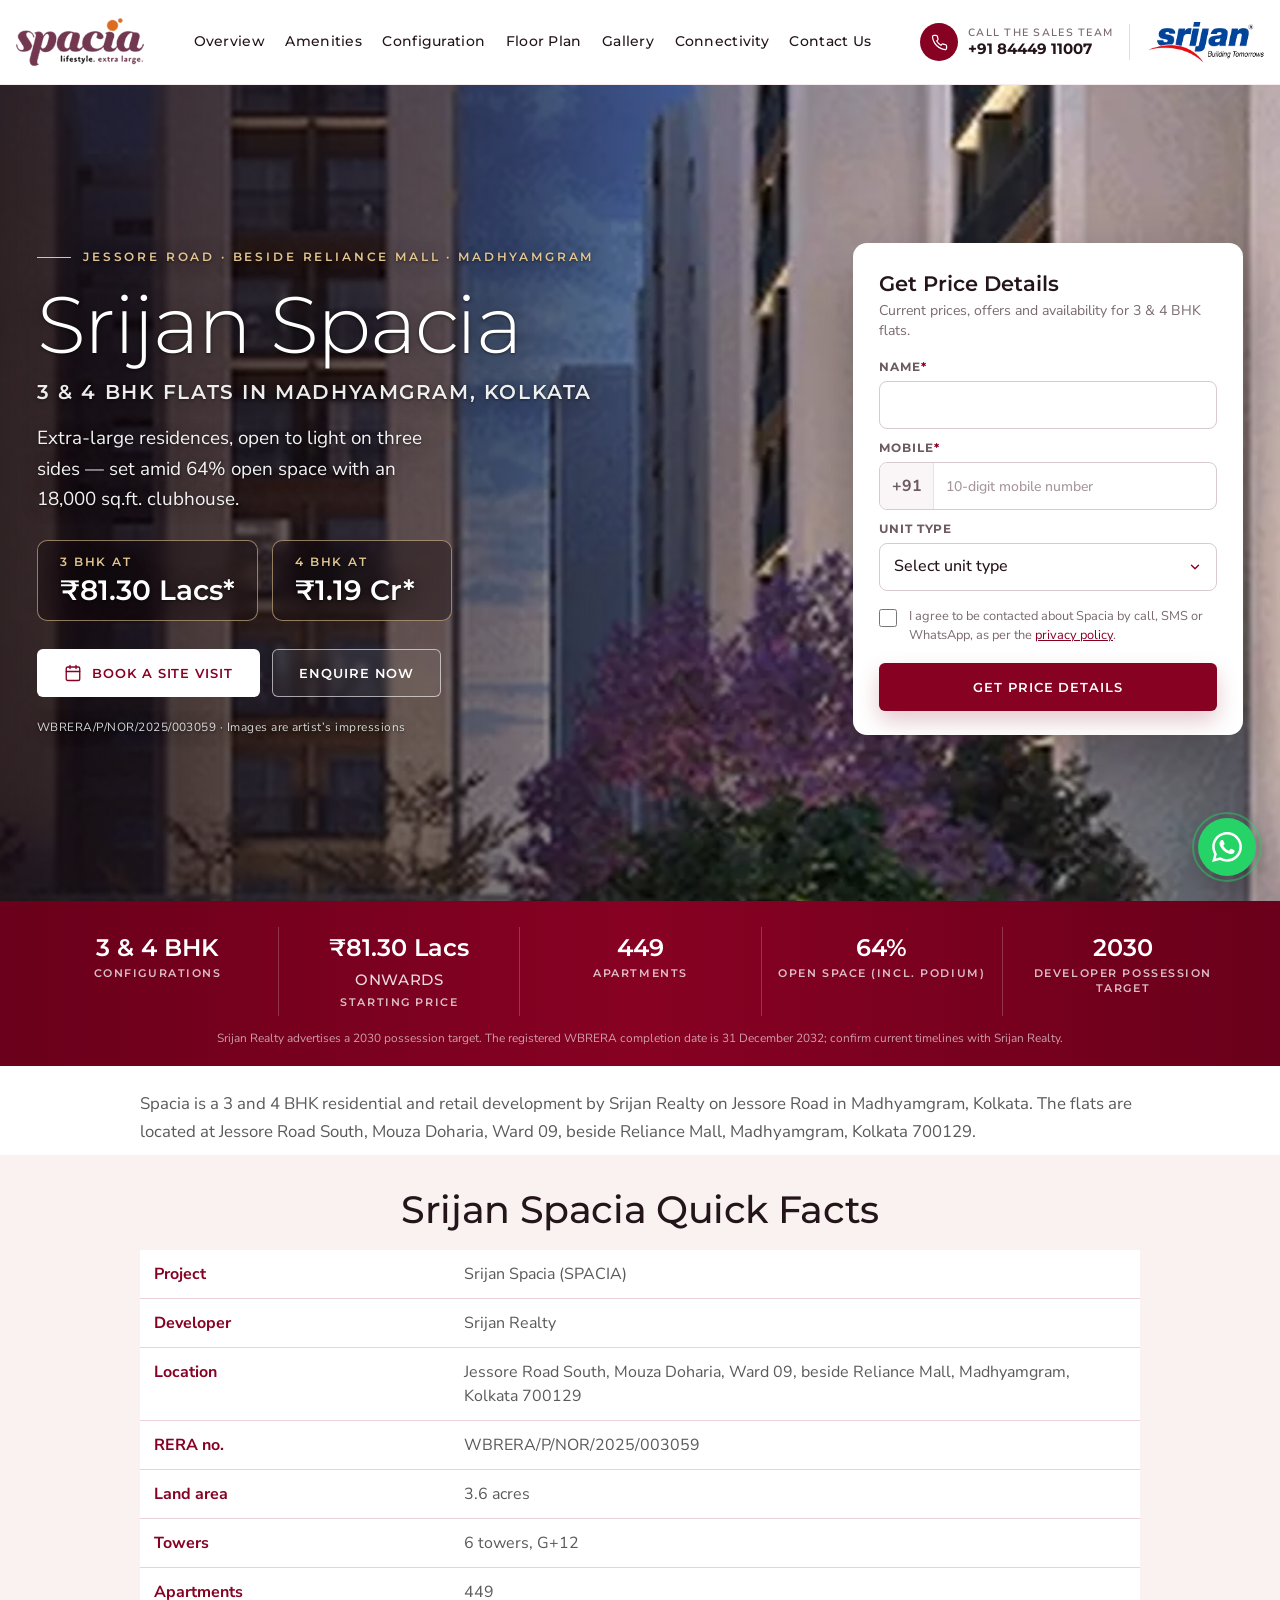
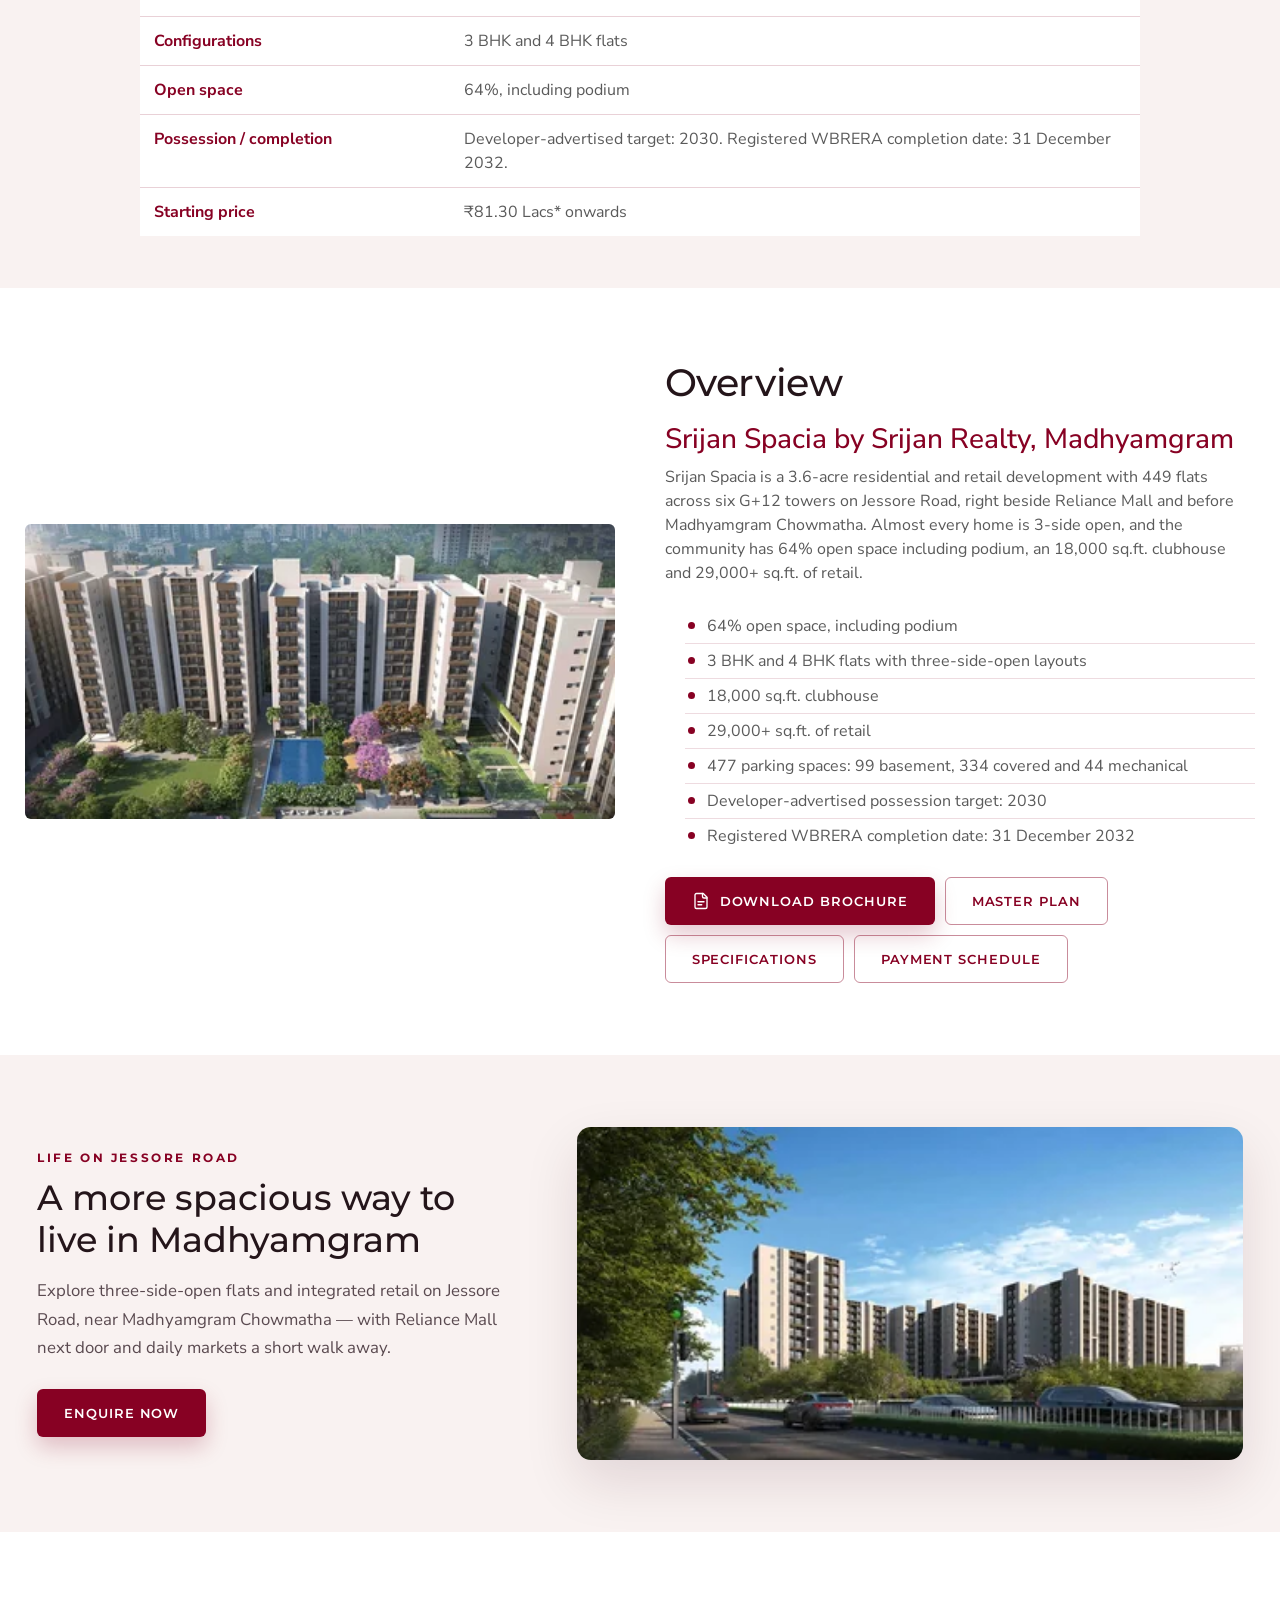
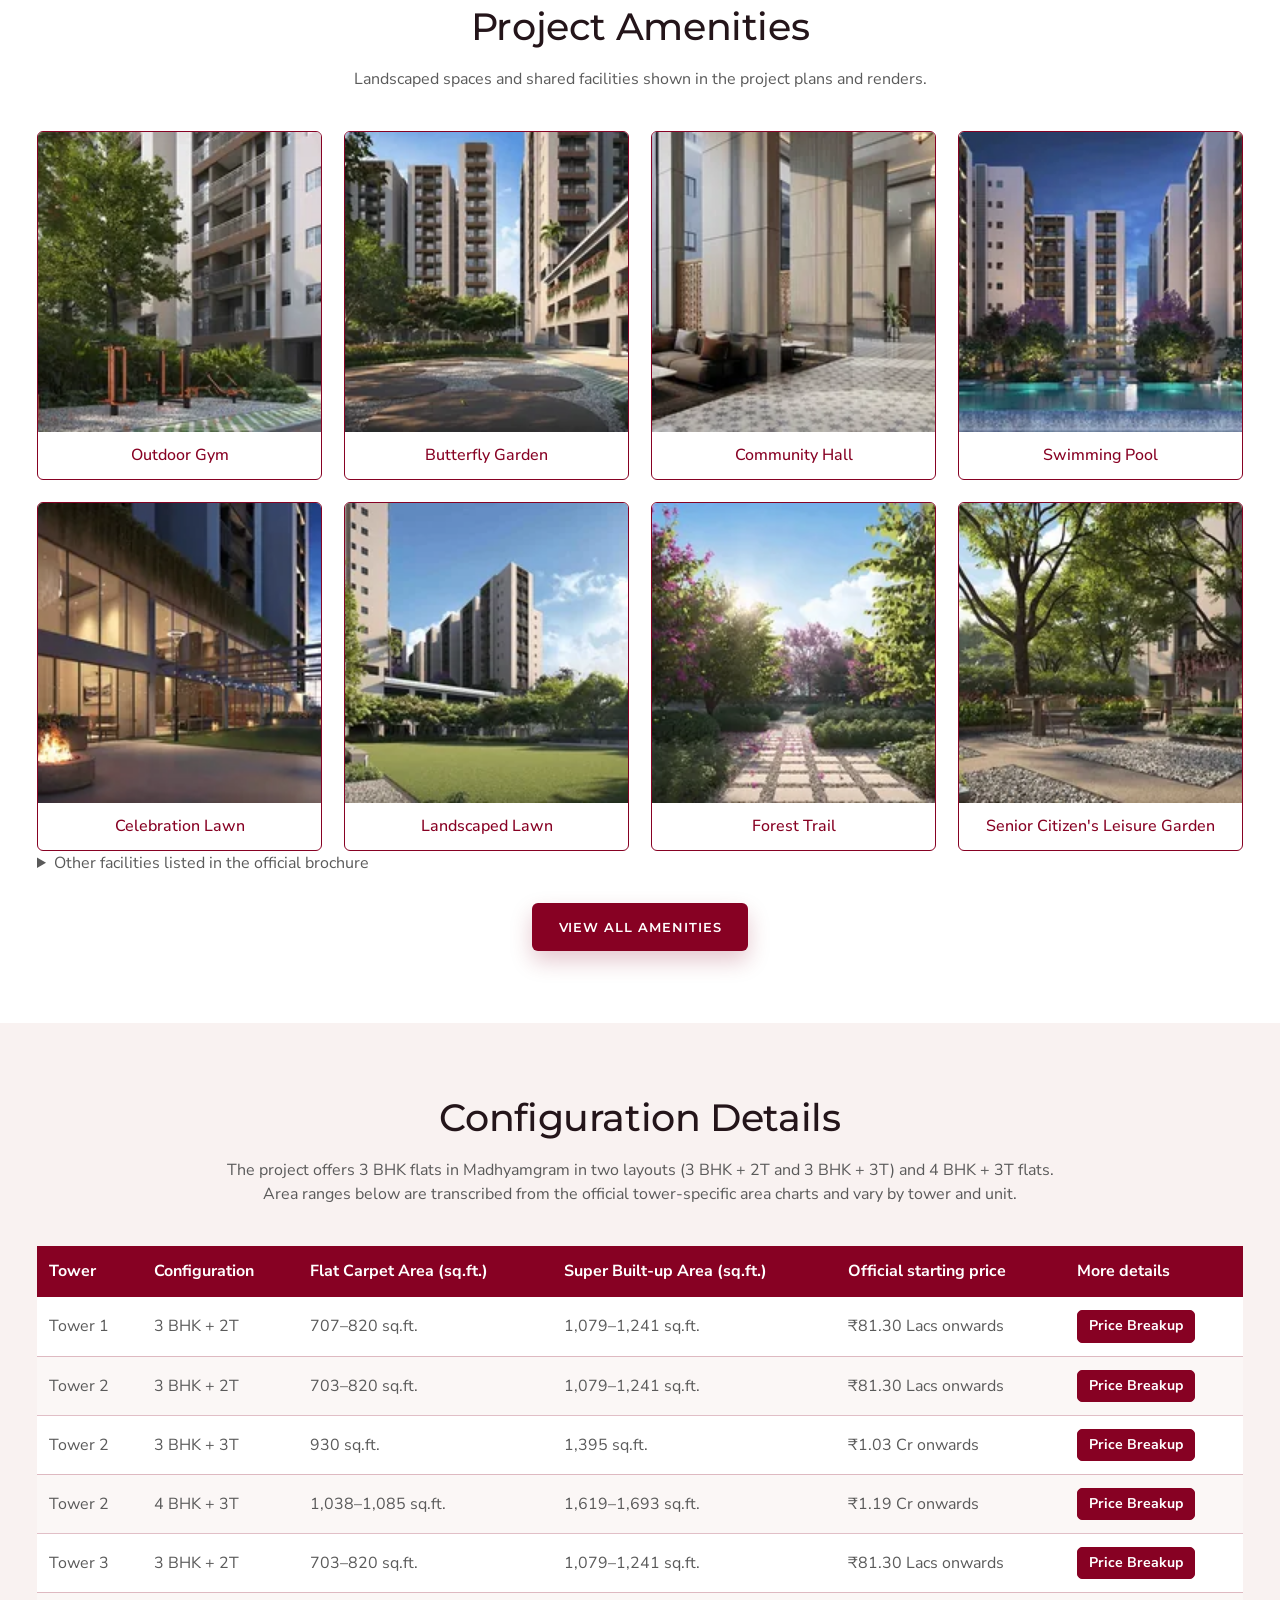
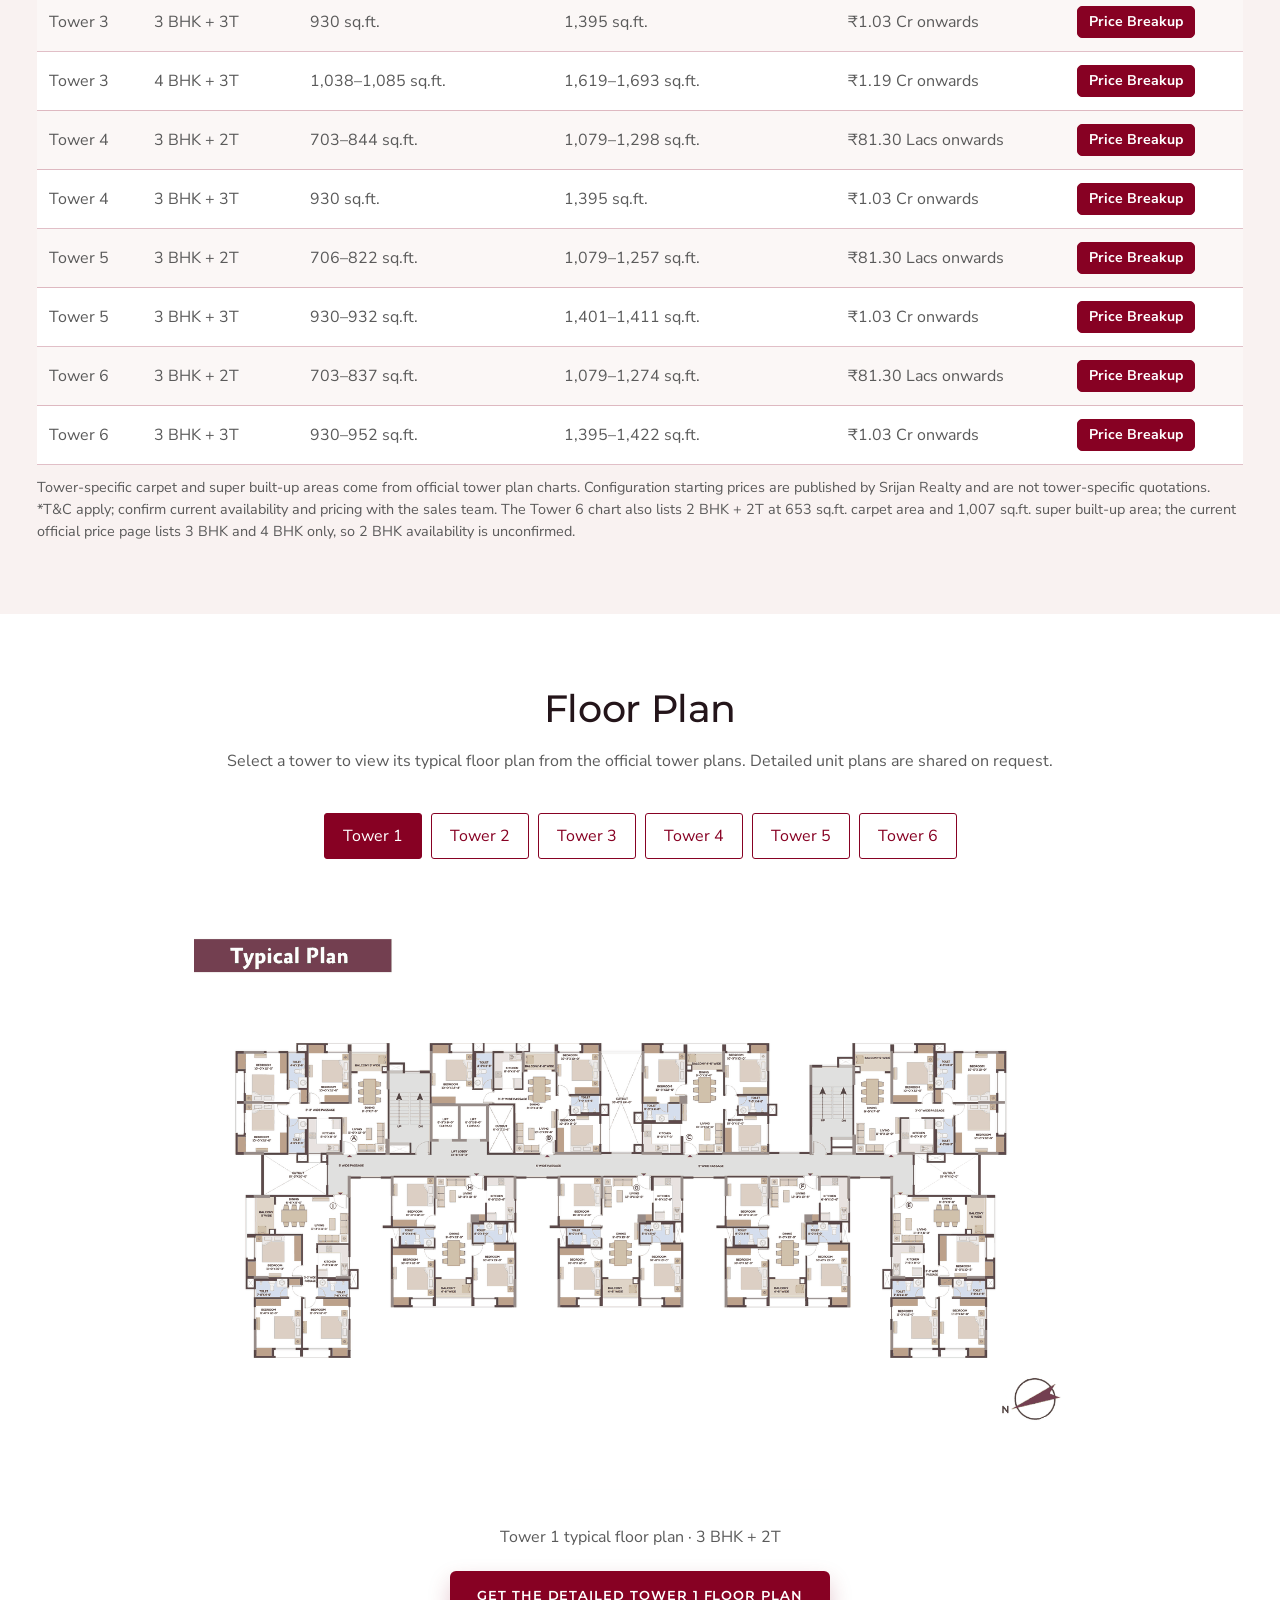
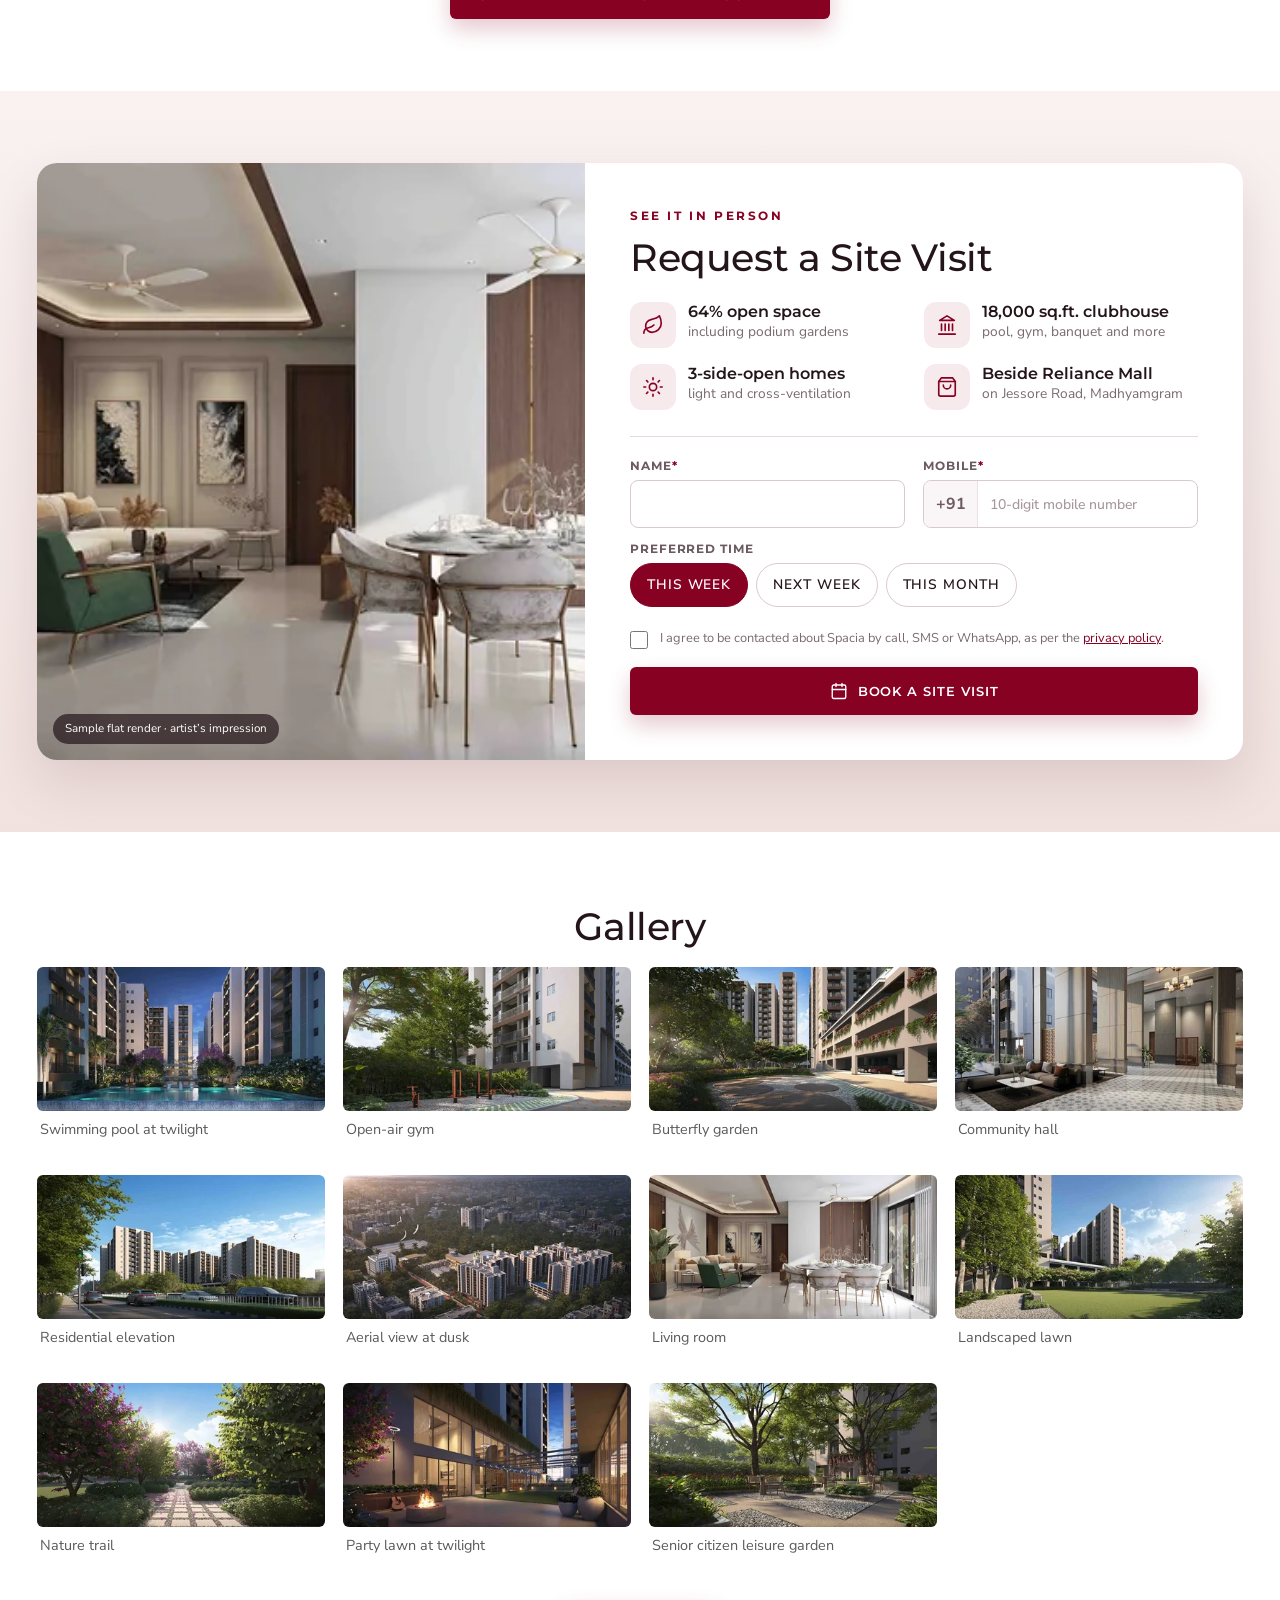
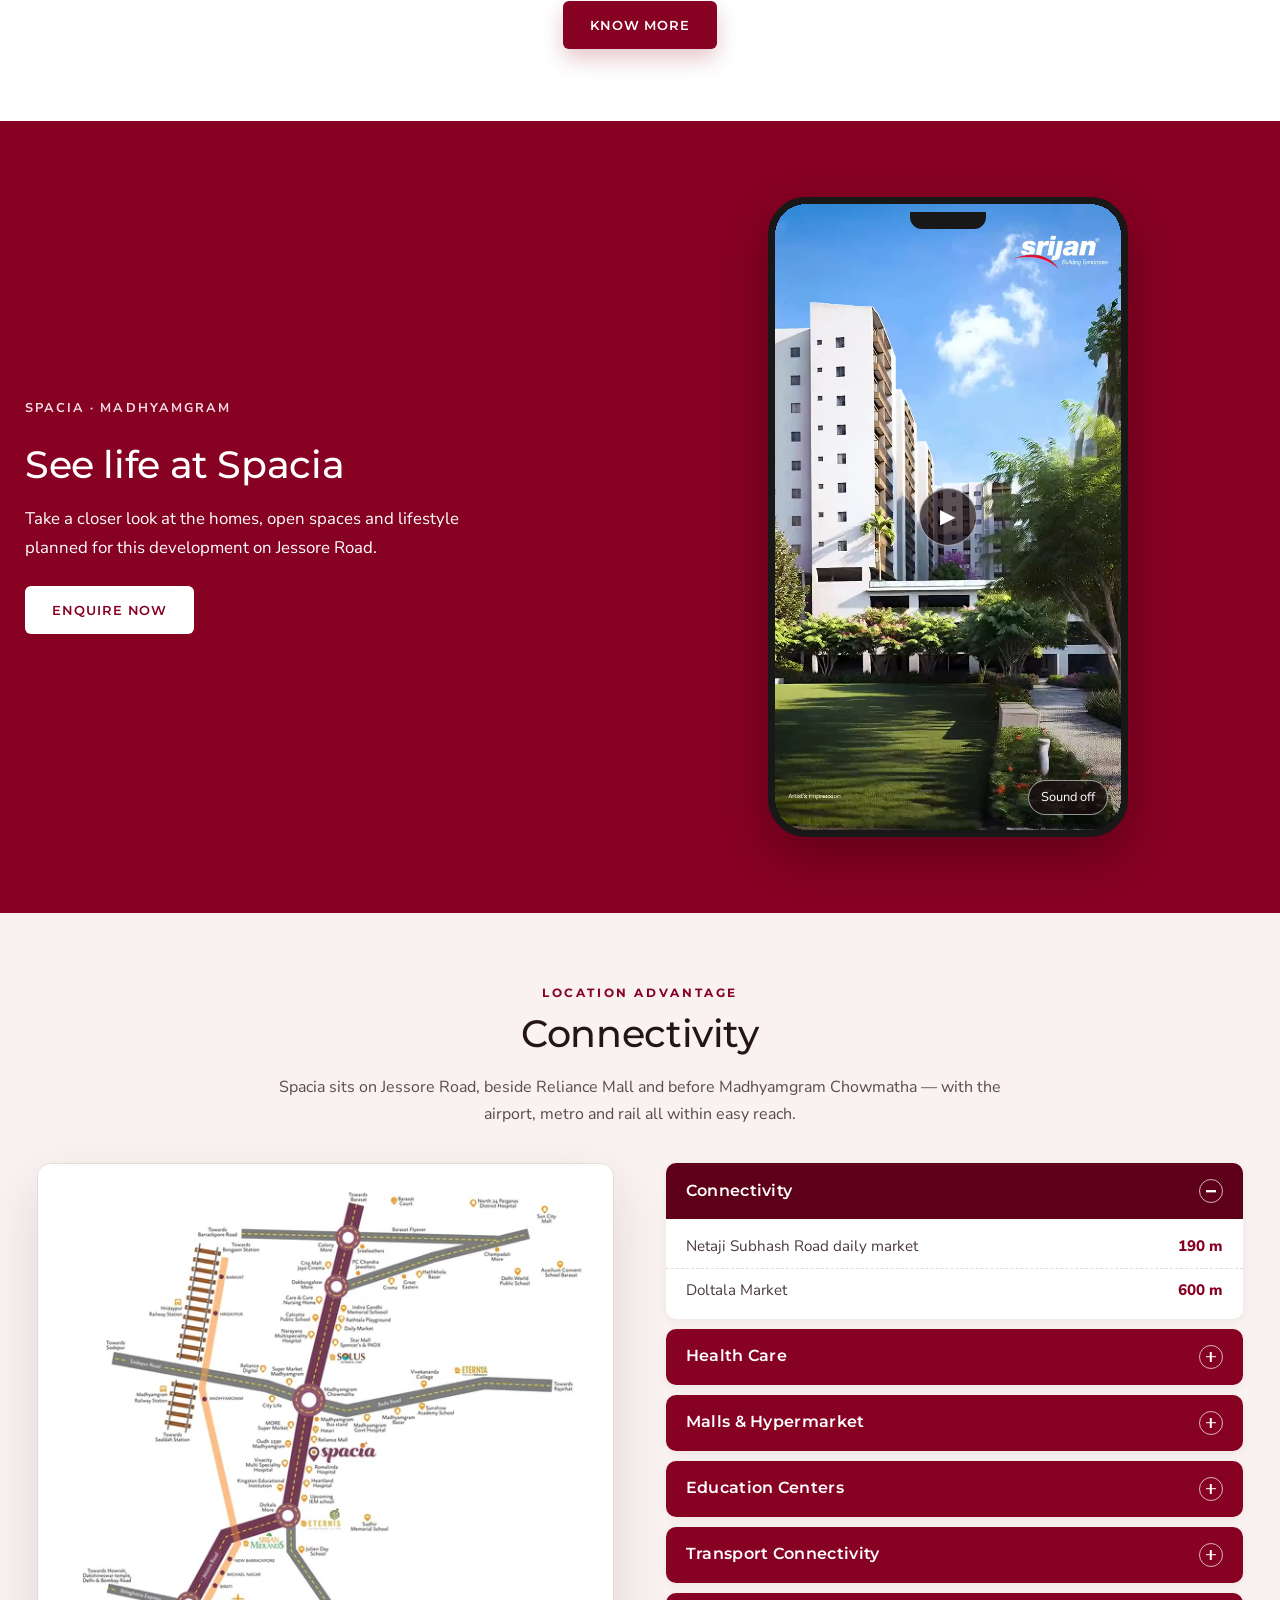
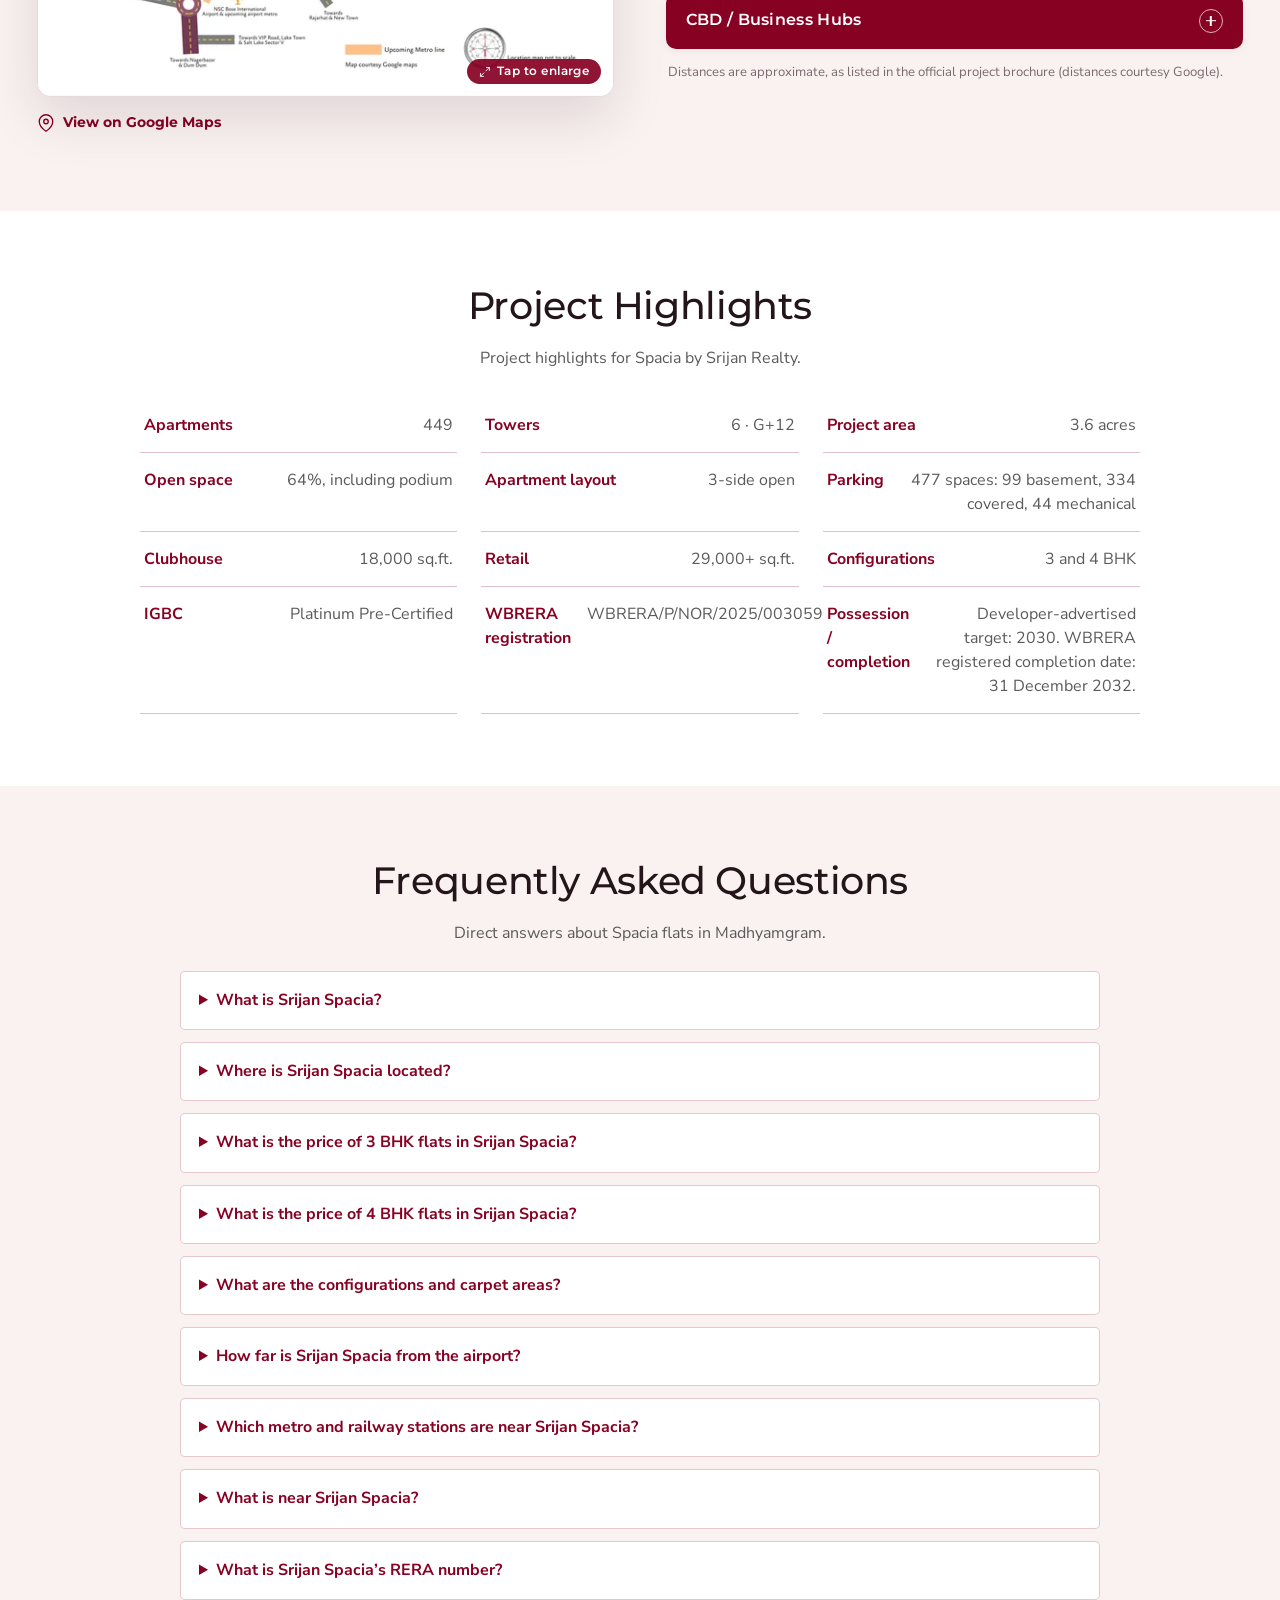
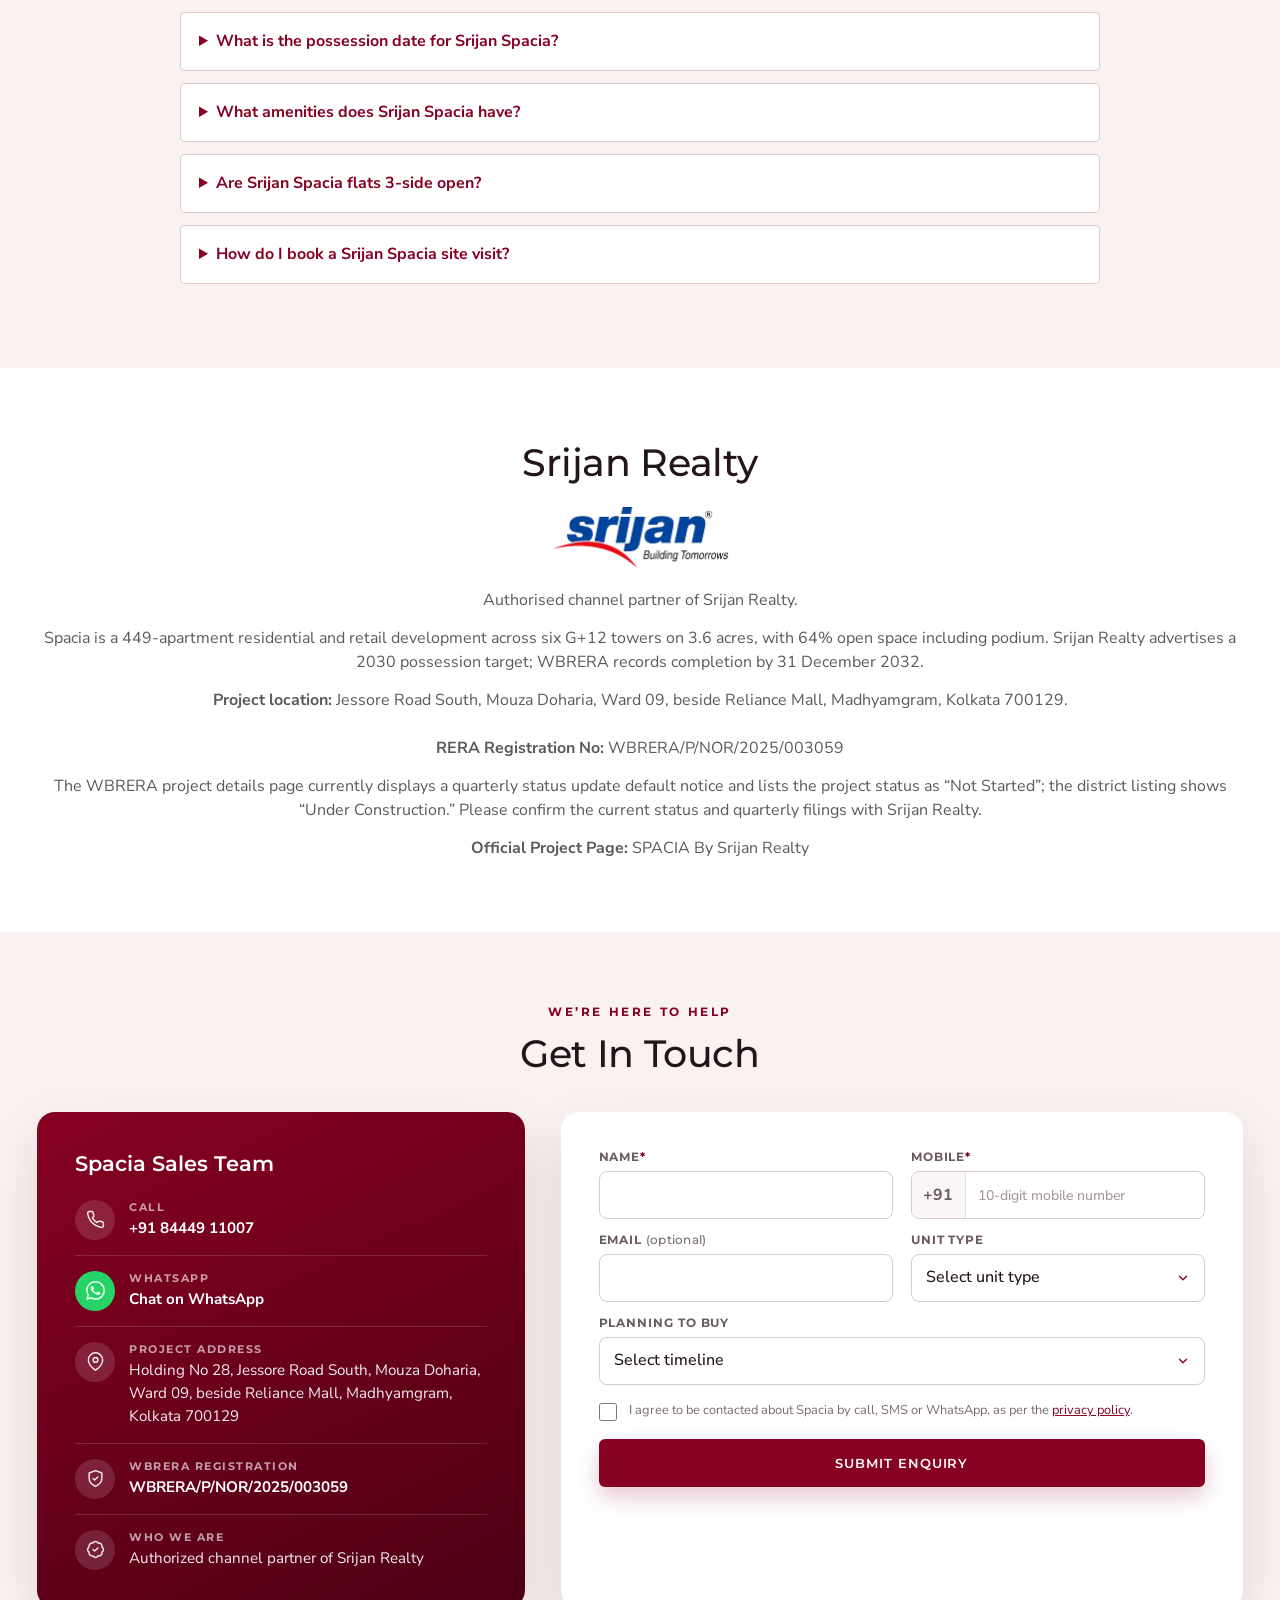
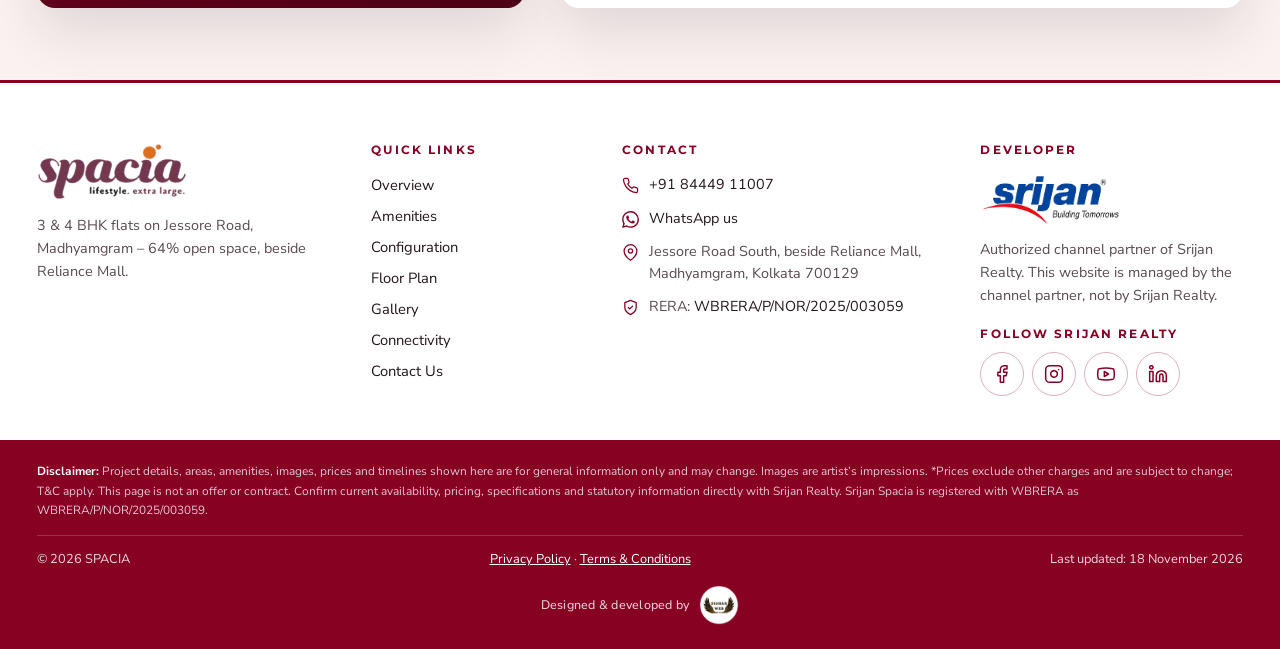
==== commit 9de5f123: "Final polish: mobile tap targets and text, INP, social links, schema, FAQ headings - Mobile: every t" ====
--- a/index.html
+++ b/index.html
@@ -11,10 +11,11 @@
 })(window,document,'script','dataLayer','GTM-WX5GS62L');</script>
 <!-- End Google Tag Manager -->
     <title>Srijan Spacia Madhyamgram | 3 &amp; 4 BHK Flats ₹81.30 Lacs</title>
-    <meta name="description" content="Srijan Spacia, Madhyamgram: 3 &amp; 4 BHK flats from ₹81.30 Lacs*. 64% open space, 18,000 sq.ft. clubhouse, WBRERA registered. Book a site visit.">
+    <meta name="description" content="Srijan Spacia, Madhyamgram: 3 &amp; 4 BHK flats from ₹81.30 Lacs*. 64% open space, 18,000 sq.ft. clubhouse. Book a site visit.">
     <meta name="robots" content="index,follow,max-image-preview:large">
     <meta name="theme-color" content="#870123">
     <link rel="canonical" href="https://www.spacia-madhyamgram.in/">
+    <link rel="sitemap" type="application/xml" href="/sitemap.xml">
 
     <link rel="icon" href="/favicon.ico" sizes="48x48">
     <link rel="icon" type="image/png" sizes="32x32" href="/assets/brand/favicon-32.png">
@@ -30,7 +31,7 @@
     <meta property="og:type" content="website">
     <meta property="og:site_name" content="Srijan Spacia Madhyamgram">
     <meta property="og:title" content="Srijan Spacia Madhyamgram | 3 &amp; 4 BHK Flats ₹81.30 Lacs">
-    <meta property="og:description" content="Srijan Spacia, Madhyamgram: 3 &amp; 4 BHK flats from ₹81.30 Lacs*. 64% open space, 18,000 sq.ft. clubhouse, WBRERA registered. Book a site visit.">
+    <meta property="og:description" content="Srijan Spacia, Madhyamgram: 3 &amp; 4 BHK flats from ₹81.30 Lacs*. 64% open space, 18,000 sq.ft. clubhouse. Book a site visit.">
     <meta property="og:url" content="https://www.spacia-madhyamgram.in/">
     <meta property="og:image" content="https://www.spacia-madhyamgram.in/assets/images/spacia-social-1200x630.jpg">
     <meta property="og:image:width" content="1200">
@@ -38,7 +39,7 @@
     <meta property="og:image:alt" content="Aerial dusk view of Srijan Spacia towers and landscaped grounds on Jessore Road, Madhyamgram">
     <meta name="twitter:card" content="summary_large_image">
     <meta name="twitter:title" content="Srijan Spacia Madhyamgram | 3 &amp; 4 BHK Flats ₹81.30 Lacs">
-    <meta name="twitter:description" content="Srijan Spacia, Madhyamgram: 3 &amp; 4 BHK flats from ₹81.30 Lacs*. 64% open space, 18,000 sq.ft. clubhouse, WBRERA registered. Book a site visit.">
+    <meta name="twitter:description" content="Srijan Spacia, Madhyamgram: 3 &amp; 4 BHK flats from ₹81.30 Lacs*. 64% open space, 18,000 sq.ft. clubhouse. Book a site visit.">
     <meta name="twitter:image" content="https://www.spacia-madhyamgram.in/assets/images/spacia-social-1200x630.jpg">
     <meta name="twitter:image:alt" content="Aerial dusk view of Srijan Spacia towers and landscaped grounds on Jessore Road, Madhyamgram">
 
@@ -58,7 +59,7 @@
       "@id": "https://www.spacia-madhyamgram.in/#webpage",
       "url": "https://www.spacia-madhyamgram.in/",
       "name": "Srijan Spacia Madhyamgram | 3 & 4 BHK Flats ₹81.30 Lacs",
-      "description": "Srijan Spacia, Madhyamgram: 3 & 4 BHK flats from ₹81.30 Lacs*. 64% open space, 18,000 sq.ft. clubhouse, WBRERA registered. Book a site visit.",
+      "description": "Srijan Spacia, Madhyamgram: 3 & 4 BHK flats from ₹81.30 Lacs*. 64% open space, 18,000 sq.ft. clubhouse. Book a site visit.",
       "inLanguage": "en-IN",
       "isPartOf": {
         "@id": "https://www.spacia-madhyamgram.in/#website"
@@ -71,14 +72,15 @@
       },
       "primaryImageOfPage": {
         "@type": "ImageObject",
-        "url": "https://www.spacia-madhyamgram.in/assets/hero/aerial-dusk-1200.webp",
-        "width": 1200,
-        "height": 600
+        "url": "https://www.spacia-madhyamgram.in/assets/hero/pool-twilight-1440.webp",
+        "width": 1440,
+        "height": 720
       },
       "breadcrumb": {
         "@id": "https://www.spacia-madhyamgram.in/#breadcrumb"
       },
-      "dateModified": "2026-11-17"
+      "datePublished": "2026-11-06",
+      "dateModified": "2026-11-18"
     },
     {
       "@type": "BreadcrumbList",
@@ -96,7 +98,14 @@
       "@type": "Organization",
       "@id": "https://www.spacia-madhyamgram.in/#developer",
       "name": "Srijan Realty",
-      "url": "https://www.srijanrealty.com/"
+      "url": "https://www.srijanrealty.com/",
+      "logo": "https://www.spacia-madhyamgram.in/assets/brand/srijan-realty-logo-240.png",
+      "sameAs": [
+        "https://www.facebook.com/srijanrealty.in/",
+        "https://www.instagram.com/srijanrealty/",
+        "https://www.youtube.com/user/srijanrealtygroup",
+        "https://www.linkedin.com/company/srijan-realty-ltd/"
+      ]
     },
     {
       "@type": "ApartmentComplex",
@@ -275,7 +284,7 @@
           "name": "What are the configurations and carpet areas?",
           "acceptedAnswer": {
             "@type": "Answer",
-            "text": "Srijan Spacia has 3 BHK + 2T, 3 BHK + 3T and 4 BHK + 3T flats. Official tower charts show respective Flat Carpet Area ranges of 703–844, 930–952 and 1,038–1,085 sq.ft.; corresponding Super Built-up Area ranges are 1,079–1,298, 1,395–1,422 and 1,619–1,693 sq.ft. The configuration table shows each published tower range."
+            "text": "Srijan Spacia has 3 BHK + 2T, 3 BHK + 3T and 4 BHK + 3T flats. Official tower charts show respective Flat Carpet Area ranges of 703–844, 930–952 and 1,038–1,085 sq.ft.; corresponding Super Built-up Area ranges are 1,079–1,298, 1,395–1,422 and 1,619–1,693 sq.ft."
           }
         },
         {
@@ -307,7 +316,7 @@
           "name": "What is Srijan Spacia’s RERA number?",
           "acceptedAnswer": {
             "@type": "Answer",
-            "text": "Srijan Spacia is registered with WBRERA as WBRERA/P/NOR/2025/003059."
+            "text": "Srijan Spacia is registered with the West Bengal Real Estate Regulatory Authority (WBRERA) under registration number WBRERA/P/NOR/2025/003059. You can verify the project record on the WBRERA website."
           }
         },
         {
@@ -331,7 +340,7 @@
           "name": "Are Srijan Spacia flats 3-side open?",
           "acceptedAnswer": {
             "@type": "Answer",
-            "text": "Yes. The official brochure says almost all apartments are 3-side open with no shared walls."
+            "text": "Yes. The official brochure says almost all Srijan Spacia apartments are 3-side open with no shared walls, so homes get light and cross-ventilation from three sides."
           }
         },
         {
@@ -348,9 +357,9 @@
 }
 </script>
 
-    <style id="critical-css">:root{--bs-blue:#0d6efd; --bs-indigo:#6610f2; --bs-purple:#6f42c1; --bs-pink:#d63384; --bs-red:#dc3545; --bs-orange:#fd7e14; --bs-yellow:#ffc107; --bs-green:#198754; --bs-teal:#20c997; --bs-cyan:#0dcaf0; --bs-black:#000; --bs-white:#fff; --bs-gray:#6c757d; --bs-gray-dark:#343a40; --bs-gray-100:#f8f9fa; --bs-gray-200:#e9ecef; --bs-gray-300:#dee2e6; --bs-gray-400:#ced4da; --bs-gray-500:#adb5bd; --bs-gray-600:#6c757d; --bs-gray-700:#495057; --bs-gray-800:#343a40; --bs-gray-900:#212529; --bs-primary:#0d6efd; --bs-secondary:#6c757d; --bs-success:#198754; --bs-info:#0dcaf0; --bs-warning:#ffc107; --bs-danger:#dc3545; --bs-light:#f8f9fa; --bs-dark:#212529; --bs-primary-rgb:13,110,253; --bs-secondary-rgb:108,117,125; --bs-success-rgb:25,135,84; --bs-info-rgb:13,202,240; --bs-warning-rgb:255,193,7; --bs-danger-rgb:220,53,69; --bs-light-rgb:248,249,250; --bs-dark-rgb:33,37,41; --bs-white-rgb:255,255,255; --bs-black-rgb:0,0,0; --bs-body-color-rgb:33,37,41; --bs-body-bg-rgb:255,255,255; --bs-font-sans-serif:system-ui,-apple-system,"Segoe UI",Roboto,"Helvetica Neue","Noto Sans","Liberation Sans",Arial,sans-serif,"Apple Color Emoji","Segoe UI Emoji","Segoe UI Symbol","Noto Color Emoji"; --bs-font-monospace:SFMono-Regular,Menlo,Monaco,Consolas,"Liberation Mono","Courier New",monospace; --bs-gradient:linear-gradient(180deg, rgba(255, 255, 255, 0.15), rgba(255, 255, 255, 0)); --bs-body-font-family:var(--bs-font-sans-serif); --bs-body-font-size:1rem; --bs-body-font-weight:400; --bs-body-line-height:1.5; --bs-body-color:#212529; --bs-body-bg:#fff; --bs-border-width:1px; --bs-border-style:solid; --bs-border-color:#dee2e6; --bs-border-color-translucent:rgba(0, 0, 0, 0.175); --bs-border-radius:0.375rem; --bs-border-radius-sm:0.25rem; --bs-border-radius-lg:0.5rem; --bs-border-radius-xl:1rem; --bs-border-radius-2xl:2rem; --bs-border-radius-pill:50rem; --bs-link-color:#0d6efd; --bs-link-hover-color:#0a58ca; --bs-code-color:#d63384; --bs-highlight-bg:#fff3cd}*,::after,::before{box-sizing:border-box}@media (prefers-reduced-motion:no-preference){:root{scroll-behavior:smooth}}body{margin:0px; font-family:var(--bs-body-font-family); font-size:var(--bs-body-font-size); font-weight:var(--bs-body-font-weight); line-height:var(--bs-body-line-height); color:var(--bs-body-color); text-align:var(--bs-body-text-align); background-color:var(--bs-body-bg); text-size-adjust:100%; -webkit-tap-highlight-color:transparent}h1{margin-top:0px; margin-bottom:0.5rem; font-weight:500; line-height:1.2}h1{font-size:calc(1.375rem + 1.5vw)}@media (min-width:1200px){h1{font-size:2.5rem}}p{margin-top:0px; margin-bottom:1rem}ul{padding-left:2rem}ul{margin-top:0px; margin-bottom:1rem}small{font-size:0.875em}a{color:var(--bs-link-color); text-decoration:underline}a:hover{color:var(--bs-link-hover-color)}figure{margin:0px 0px 1rem}img,svg{vertical-align:middle}label{display:inline-block}button{border-radius:0px}button:focus:not(:focus-visible){outline:0px}button,input,select{margin:0px; font-family:inherit; font-size:inherit; line-height:inherit}button,select{text-transform:none}select{overflow-wrap:normal}select:disabled{opacity:1}[type="button"],[type="submit"],button{appearance:button}[type="button"]:not(:disabled),[type="reset"]:not(:disabled),[type="submit"]:not(:disabled),button:not(:disabled){cursor:pointer}::-webkit-datetime-edit-day-field,::-webkit-datetime-edit-fields-wrapper,::-webkit-datetime-edit-hour-field,::-webkit-datetime-edit-minute,::-webkit-datetime-edit-month-field,::-webkit-datetime-edit-text,::-webkit-datetime-edit-year-field{padding:0px}::-webkit-inner-spin-button{height:auto}::-webkit-search-decoration{appearance:none}::-webkit-color-swatch-wrapper{padding:0px}::-webkit-file-upload-button{font:inherit; appearance:button}[hidden]{display:none !important}.container{--bs-gutter-x:1.5rem; --bs-gutter-y:0; width:100%; padding-right:calc(var(--bs-gutter-x) * .5); padding-left:calc(var(--bs-gutter-x) * .5); margin-right:auto; margin-left:auto}@media (min-width:576px){.container{max-width:540px}}@media (min-width:768px){.container{max-width:720px}}@media (min-width:992px){.container{max-width:960px}}@media (min-width:1200px){.container{max-width:1140px}}@media (min-width:1400px){.container{max-width:1320px}}.fade{transition:opacity 0.15s linear}@media (prefers-reduced-motion:reduce){.fade{transition:none}}.fade:not(.show){opacity:0}.modal{--bs-modal-zindex:1055; --bs-modal-width:500px; --bs-modal-padding:1rem; --bs-modal-margin:0.5rem; --bs-modal-color:; --bs-modal-bg:#fff; --bs-modal-border-color:var(--bs-border-color-translucent); --bs-modal-border-width:1px; --bs-modal-border-radius:0.5rem; --bs-modal-box-shadow:0 0.125rem 0.25rem rgba(0, 0, 0, 0.075); --bs-modal-inner-border-radius:calc(0.5rem - 1px); --bs-modal-header-padding-x:1rem; --bs-modal-header-padding-y:1rem; --bs-modal-header-padding:1rem 1rem; --bs-modal-header-border-color:var(--bs-border-color); --bs-modal-header-border-width:1px; --bs-modal-title-line-height:1.5; --bs-modal-footer-gap:0.5rem; --bs-modal-footer-bg:; --bs-modal-footer-border-color:var(--bs-border-color); --bs-modal-footer-border-width:1px; position:fixed; top:0px; left:0px; z-index:var(--bs-modal-zindex); display:none; width:100%; height:100%; overflow:hidden auto; outline:0px}.modal-dialog{position:relative; width:auto; margin:var(--bs-modal-margin); pointer-events:none}.modal.fade .modal-dialog{transition:transform 0.3s ease-out; transform:translate(0px, -50px)}@media (prefers-reduced-motion:reduce){.modal.fade .modal-dialog{transition:none}}.modal-dialog-scrollable{height:calc(100% - var(--bs-modal-margin) * 2)}.modal-dialog-scrollable .modal-content{max-height:100%; overflow:hidden}.modal-dialog-centered{display:flex; align-items:center; min-height:calc(100% - var(--bs-modal-margin) * 2)}.modal-content{position:relative; display:flex; flex-direction:column; width:100%; color:var(--bs-modal-color); pointer-events:auto; background-color:var(--bs-modal-bg); background-clip:padding-box; border:var(--bs-modal-border-width) solid var(--bs-modal-border-color); border-radius:var(--bs-modal-border-radius); outline:0px}.modal-title{margin-bottom:0px; line-height:var(--bs-modal-title-line-height)}@media (min-width:576px){.modal{--bs-modal-margin:1.75rem; --bs-modal-box-shadow:0 0.5rem 1rem rgba(0, 0, 0, 0.15)}.modal-dialog{max-width:var(--bs-modal-width); margin-right:auto; margin-left:auto}}.visually-hidden{position:absolute !important; width:1px !important; height:1px !important; padding:0px !important; margin:-1px !important; overflow:hidden !important; clip:rect(0px, 0px, 0px, 0px) !important; white-space:nowrap !important; border:0px !important}@font-face{font-family:Montserrat; font-style:normal; font-weight:300 700; font-display:swap; src:url("assets/fonts/montserrat-latin-var.woff2") format("woff2"); unicode-range:U+0-FF, U+131, U+152-153, U+2BB-2BC, U+2C6, U+2DA, U+2DC, U+304, U+308, U+329, U+2000-206F, U+20AC, U+2122, U+2191, U+2193, U+2212, U+2215, U+FEFF, U+FFFD}@font-face{font-family:Montserrat; font-style:normal; font-weight:300 700; font-display:swap; src:url("assets/fonts/montserrat-rupee.woff2") format("woff2"); unicode-range:U+20B9}@font-face{font-family:"Nunito Sans"; font-style:normal; font-weight:400 800; font-display:swap; src:url("assets/fonts/nunito-sans-latin-var.woff2") format("woff2"); unicode-range:U+0-FF, U+131, U+152-153, U+2BB-2BC, U+2C6, U+2DA, U+2DC, U+304, U+308, U+329, U+2000-206F, U+20AC, U+2122, U+2191, U+2193, U+2212, U+2215, U+FEFF, U+FFFD}@font-face{font-family:"Nunito Sans"; font-style:normal; font-weight:400 800; font-display:swap; src:url("assets/fonts/nunito-sans-rupee.woff2") format("woff2"); unicode-range:U+20B9}.modal-content{color:rgb(33, 37, 41) !important}body{overflow:hidden scroll !important}body{padding-right:0px !important}body{line-height:1.5; font-family:"Nunito Sans", sans-serif !important; font-size:16px !important; color:rgb(90, 90, 90) !important}ul{list-style-type:none; margin:0px; padding:0px}section{scroll-margin-top:60px}*{box-sizing:border-box}.container{max-width:1236px; padding-right:15px; padding-left:15px; width:100%; margin:0px auto}p{margin-bottom:24px}::placeholder{font-size:14px}a{text-decoration:none}.modal form{padding:0px 1.5vw}.modal{z-index:99999}p:last-child{margin-bottom:0px}.spacia-lightbox{position:fixed; inset:0px; z-index:100100; display:none; align-items:center; justify-content:center; padding:5vh 3vw; background:rgba(12, 7, 9, 0.94)}.spacia-lightbox figure{max-width:94vw; max-height:90vh; margin:0px; text-align:center}.spacia-lightbox figcaption{margin-top:10px; color:rgb(255, 255, 255)}.spacia-lightbox-close{position:absolute; top:16px; right:22px; width:44px; height:44px; border:1px solid rgb(255, 255, 255); border-radius:50%; color:rgb(255, 255, 255); background:rgba(0, 0, 0, 0.3); font-size:30px; line-height:1; cursor:pointer}body{padding-bottom:58px}@media (max-width:767.98px){body{padding-bottom:56px}}.skip-link{position:fixed; top:10px; left:10px; z-index:100200; padding:10px 14px; transform:translateY(-150%); border-radius:3px; background:rgb(255, 255, 255); color:rgb(135, 1, 35); font-weight:700; box-shadow:rgba(0, 0, 0, 0.18) 0px 2px 12px}.skip-link:focus{transform:translateY(0px); color:rgb(135, 1, 35)}@media (max-width:767.98px){html{scroll-padding-top:16px}}@supports (padding:max(0px)){body{padding-bottom:calc(58px + env(safe-area-inset-bottom))}}@media (max-width:767.98px){body{padding-bottom:calc(56px + env(safe-area-inset-bottom))}}html,body{max-width:100%; overflow-x:hidden}*,::before,::after{box-sizing:border-box}img{max-width:100%}@media (max-width:767.98px){body{overflow-y:visible !important}body{padding-bottom:calc(56px + env(safe-area-inset-bottom))}}body{padding-bottom:0px}@media (max-width:767.98px){body{padding-bottom:calc(56px + env(safe-area-inset-bottom))}}:root{--sp-maroon:#870123; --sp-maroon-dark:#5e0018; --sp-maroon-deep:#1c0a10; --sp-ink:#24151a; --sp-text:#5a4a50; --sp-muted:#7a6a70; --sp-cream:#f9f2f1; --sp-line:#e7dadd; --sp-gold:#e2c48f; --sp-wa:#1f9d55; --sp-radius:14px; --sp-shadow:0 22px 54px rgba(60, 10, 25, .12); --sp-header-h:84px; --sp-header-h-min:68px; --sp-font-head:'Montserrat', system-ui, -apple-system, 'Segoe UI', sans-serif; --sp-font-body:'Nunito Sans', system-ui, -apple-system, 'Segoe UI', sans-serif}html{overflow-x:hidden}body{padding-bottom:0px; overflow:visible !important}@supports (overflow:clip){html,body{overflow-x:clip !important}}@media (prefers-reduced-motion:no-preference){html{scroll-behavior:smooth}}section,section[id]{scroll-margin-top:calc(var(--sp-header-h-min) + 12px)}button{cursor:pointer}.sp-icon{display:inline-block; flex:0 0 auto; width:1em; height:1em; vertical-align:middle}main p{margin-top:0px}.sp-btn{display:inline-flex; align-items:center; justify-content:center; gap:10px; min-height:48px; padding:12px 26px; border:1px solid transparent; border-radius:6px; font:600 .84rem/1.2 var(--sp-font-head); letter-spacing:0.07em; text-transform:uppercase; text-decoration:none; transition:background-color 0.25s, color 0.25s, border-color 0.25s, transform 0.25s, box-shadow 0.25s}.sp-btn .sp-icon{width:18px; height:18px}.sp-btn:hover{transform:translateY(-1px)}.sp-btn:focus-visible,.sp-input:focus-visible,.sp-nav a:focus-visible,.sp-mobile-bar a:focus-visible,.sp-mobile-bar button:focus-visible{outline:rgb(196, 123, 144) solid 3px; outline-offset:3px}.sp-btn--primary{background:var(--sp-maroon); color:rgb(255, 255, 255); box-shadow:rgba(135, 1, 35, 0.22) 0px 10px 22px}.sp-btn--primary:hover{background:var(--sp-maroon-dark); color:rgb(255, 255, 255)}.sp-btn--outline{background:transparent; color:var(--sp-maroon); border-color:rgba(135, 1, 35, 0.45)}.sp-btn--outline:hover{background:var(--sp-maroon); color:rgb(255, 255, 255); border-color:var(--sp-maroon)}.sp-btn--light{background:rgb(255, 255, 255); color:var(--sp-maroon)}.sp-btn--light:hover{background:var(--sp-gold); color:var(--sp-maroon-deep)}.sp-btn--ghost{background:rgba(255, 255, 255, 0.06); color:rgb(255, 255, 255); border-color:rgba(255, 255, 255, 0.6); backdrop-filter:blur(4px)}.sp-btn--ghost:hover{background:rgb(255, 255, 255); color:var(--sp-maroon)}.sp-btn--whatsapp{background:var(--sp-wa); color:rgb(255, 255, 255)}.sp-btn--whatsapp:hover{background:rgb(21, 122, 65); color:rgb(255, 255, 255)}.sp-btn--block{display:flex; width:100%}.sp-header{position:sticky; top:0px; z-index:1030; width:100%; background:rgb(255, 255, 255); border-bottom:1px solid rgba(135, 1, 35, 0.08); transition:background-color 0.3s, box-shadow 0.3s}.sp-header .container{max-width:1360px}.sp-header__bar{display:flex; align-items:center; gap:24px; height:var(--sp-header-h); transition:height 0.3s}.sp-header__brand{display:flex; align-items:center; flex:0 0 auto}.sp-header__brand img{width:auto; height:50px; transition:height 0.3s}.sp-nav{flex:1 1 auto; display:flex; justify-content:center; min-width:0px}.sp-nav__list{display:flex; align-items:center; gap:clamp(14px, 1.6vw, 26px); margin:0px; padding:0px; list-style:none}.sp-nav__list a{position:relative; display:block; padding:8px 0px; color:var(--sp-ink); font:500 .9rem/1.2 var(--sp-font-head); letter-spacing:0.02em; text-decoration:none; white-space:nowrap}.sp-nav__list a::after{content:""; position:absolute; left:0px; right:0px; bottom:0px; height:2px; background:var(--sp-maroon); transform:scaleX(0); transform-origin:left center; transition:transform 0.3s}.sp-nav__list a:hover{color:var(--sp-maroon)}.sp-nav__list a:hover::after{transform:scaleX(1)}.sp-nav__cta{display:none}.sp-header__end{display:flex; align-items:center; gap:16px; flex:0 0 auto}.sp-header__phone{display:flex; align-items:center; gap:10px; color:var(--sp-ink); text-decoration:none}.sp-header__phone-icon{display:grid; place-items:center; width:38px; height:38px; border-radius:50%; background:var(--sp-maroon); color:rgb(255, 255, 255)}.sp-header__phone-icon .sp-icon{width:17px; height:17px}.sp-header__phone-text{display:flex; flex-direction:column; font:700 .95rem/1.15 var(--sp-font-head); white-space:nowrap}.sp-header__phone-text small{color:var(--sp-muted); font:600 .66rem/1.3 var(--sp-font-body); letter-spacing:0.12em; text-transform:uppercase}.sp-header__phone:hover .sp-header__phone-text{color:var(--sp-maroon)}.sp-header__divider{width:1px; height:36px; background:var(--sp-line)}.sp-header__developer img{display:block; width:auto; height:44px; transition:height 0.3s}.sp-nav-toggle{display:none}@media (max-width:1279.98px){:root{--sp-header-h:72px; --sp-header-h-min:62px}.sp-header__bar{gap:12px}.sp-header__brand{margin-right:auto}.sp-header__brand img{height:44px}.sp-header__developer img{height:38px}.sp-nav-toggle{position:relative; display:grid; place-items:center; width:44px; height:44px; margin-right:-6px; padding:0px; border:0px; border-radius:8px; background:transparent; color:var(--sp-ink)}.sp-nav-toggle span,.sp-nav-toggle span::before,.sp-nav-toggle span::after{display:block; width:24px; height:2px; border-radius:2px; background:currentcolor; transition:transform 0.3s, background-color 0.2s}.sp-nav-toggle span{position:relative}.sp-nav-toggle span::before,.sp-nav-toggle span::after{content:""; position:absolute; left:0px}.sp-nav-toggle span::before{top:-7px}.sp-nav-toggle span::after{top:7px}.sp-nav{position:absolute; top:100%; left:0px; right:0px; display:block; max-height:calc(100svh - var(--sp-header-h)); overflow-y:auto; padding:8px 20px 22px; background:rgb(255, 255, 255); border-top:1px solid var(--sp-line); box-shadow:rgba(42, 8, 20, 0.14) 0px 22px 40px; visibility:hidden; opacity:0; transform:translateY(-8px); transition:opacity 0.25s, transform 0.25s, visibility linear 0.25s}.sp-nav__list{flex-direction:column; align-items:stretch; gap:0px}.sp-nav__list a{padding:15px 4px; border-bottom:1px solid rgb(241, 231, 233); font-size:1rem}.sp-nav__list a::after{display:none}.sp-nav__cta{display:grid; grid-template-columns:1fr 1fr; gap:10px; margin-top:18px}.sp-nav__cta .sp-btn{padding-inline:12px}}@media (max-width:767.98px){:root{--sp-header-h:64px; --sp-header-h-min:58px}.sp-header__phone,.sp-header__divider{display:none}.sp-header__brand img{height:38px}.sp-header__developer img{height:32px}.sp-header__end{gap:6px}.sp-nav__cta{grid-template-columns:1fr}}@media (max-width:359.98px){.sp-header__brand img{height:32px}.sp-header__developer img{height:27px}}.sp-hero{position:relative; isolation:isolate; display:flex; align-items:center; min-height:clamp(640px, calc(100svh - var(--sp-header-h)), 900px); overflow:hidden; background:var(--sp-maroon-deep); color:rgb(255, 255, 255)}.sp-hero__media{position:absolute; inset:0px; z-index:-1; overflow:hidden; background:var(--sp-maroon-deep)}.sp-hero__media::after{content:""; position:absolute; inset:0px; z-index:2; background:linear-gradient(90deg, rgba(20, 8, 12, 0.85) 0%, rgba(20, 8, 12, 0.55) 40%, rgba(20, 8, 12, 0) 70%)}.sp-hero__copy{text-shadow:rgba(0, 0, 0, 0.55) 0px 1px 3px, rgba(0, 0, 0, 0.45) 0px 2px 22px}.sp-hero__copy .sp-btn{text-shadow:none}.sp-hero__slide{position:absolute; inset:0px; opacity:0; transition:opacity 1.8s}.sp-hero__slide.is-active{opacity:1; z-index:1}.sp-hero__slide img{display:block; width:100%; height:100%; object-fit:cover; object-position:58% 50%; transform:scale(1.03)}.sp-hero__slide.is-active img{animation:16s ease-out 0s 1 normal both running sp-kenburns}.sp-hero__inner{display:grid; grid-template-columns:minmax(0px, 1fr) minmax(330px, 390px); gap:clamp(32px, 5vw, 72px); align-items:center; width:100%; padding-top:64px; padding-bottom:72px}.sp-hero__copy{max-width:660px}.sp-hero__eyebrow{display:inline-flex; align-items:center; gap:12px; margin:0px 0px 18px; color:var(--sp-gold); font:600 .74rem/1.5 var(--sp-font-head); letter-spacing:0.24em; text-transform:uppercase}.sp-hero__eyebrow::before{content:""; flex:0 0 auto; width:34px; height:1px; background:currentcolor}.sp-hero__title{margin:0px 0px 18px; color:rgb(255, 255, 255); font-family:var(--sp-font-head); text-transform:none}.sp-hero__title-main{display:block; font-size:clamp(2.7rem, 1.5rem + 4.6vw, 5rem); font-weight:300; line-height:1; letter-spacing:-0.02em}.sp-hero__title-sub{display:block; margin-top:14px; color:rgba(255, 255, 255, 0.92); font-size:clamp(0.95rem, 0.8rem + 0.55vw, 1.3rem); font-weight:600; line-height:1.35; letter-spacing:0.08em; text-transform:uppercase}.sp-hero__lead{max-width:36ch; margin:0px 0px 26px; color:rgba(255, 255, 255, 0.94); font-size:clamp(1rem, 0.92rem + 0.35vw, 1.18rem); line-height:1.6}.sp-hero__prices{display:flex; flex-wrap:wrap; gap:14px; margin:0px 0px 28px}.sp-price-box{display:flex; flex-direction:column; gap:4px; min-width:180px; margin:0px; padding:14px 22px; border:1px solid rgba(226, 196, 143, 0.6); border-radius:10px; background:rgba(20, 8, 12, 0.42); backdrop-filter:blur(8px)}.sp-price-box__label{color:var(--sp-gold); font:600 .72rem/1.3 var(--sp-font-head); letter-spacing:0.16em; text-transform:uppercase}.sp-price-box__value{color:rgb(255, 255, 255); font:600 clamp(1.35rem, 1.1rem + .8vw, 1.75rem)/1.15 var(--sp-font-head); white-space:nowrap}.sp-hero__actions{display:flex; flex-wrap:wrap; gap:12px; margin-bottom:22px}.sp-hero__note{margin:0px; color:rgba(255, 255, 255, 0.82); font-size:0.74rem; letter-spacing:0.04em}.sp-form{margin:0px}.sp-form--card{padding:28px 26px 24px; border-radius:var(--sp-radius); background:rgb(255, 255, 255); color:var(--sp-text); box-shadow:rgba(10, 2, 6, 0.38) 0px 30px 70px}.sp-form__title{margin:0px 0px 4px; color:var(--sp-ink); font:600 1.3rem/1.25 var(--sp-font-head)}.sp-form__intro{margin:0px 0px 18px; color:var(--sp-muted); font-size:0.88rem; line-height:1.45}.sp-form--card .sp-field + .sp-field{margin-top:12px}.sp-form__grid{display:grid; grid-template-columns:repeat(2, minmax(0px, 1fr)); gap:14px 18px}.sp-field{min-width:0px}.sp-field--full{grid-column:1 / -1}.sp-field label{display:block; margin:0px 0px 6px; color:rgb(107, 90, 96); font:700 .72rem/1.3 var(--sp-font-head); letter-spacing:0.08em; text-transform:uppercase}.sp-field label span[aria-hidden="true"]{color:var(--sp-maroon)}.sp-optional{color:var(--sp-muted); font-weight:500; letter-spacing:0.02em; text-transform:none}.sp-input{display:block; width:100%; height:48px; margin:0px; padding:0px 14px; border:1px solid rgb(217, 202, 205); border-radius:8px; background:rgb(255, 255, 255); color:var(--sp-ink); font:500 1rem/1.2 var(--sp-font-body); transition:border-color 0.2s, box-shadow 0.2s; appearance:none}select.sp-input{padding-right:40px; cursor:pointer; background:url("data:image/svg+xml,%3Csvg xmlns='http://www.w3.org/2000/svg' width='14' height='14' viewBox='0 0 24 24' fill='none' stroke='%23870123' stroke-width='2.4' stroke-linecap='round' stroke-linejoin='round'%3E%3Cpath d='m6 9 6 6 6-6'/%3E%3C/svg%3E") right 14px center no-repeat rgb(255, 255, 255)}.sp-input::placeholder{color:rgb(167, 151, 156)}.sp-input:focus{border-color:var(--sp-maroon); outline:none; box-shadow:rgba(135, 1, 35, 0.14) 0px 0px 0px 3px}.sp-phone{position:relative}.sp-phone__cc{position:absolute; top:1px; bottom:1px; left:1px; display:grid; place-items:center; width:54px; border-right:1px solid rgb(235, 224, 226); border-radius:7px 0px 0px 7px; background:rgb(250, 245, 246); color:rgb(107, 90, 96); font-weight:700}.sp-phone .sp-input{padding-left:66px}.sp-field-error{display:block; margin-top:4px; color:rgb(179, 33, 58); font-size:0.78rem; line-height:1.3}.sp-field-error:empty{display:none}.sp-check{display:grid; grid-template-columns:20px minmax(0px, 1fr); gap:4px 10px; align-items:start; margin:16px 0px 18px}.sp-check input{width:18px; height:18px; margin:2px 0px 0px; accent-color:var(--sp-maroon); cursor:pointer}.sp-check label{margin:0px; color:var(--sp-muted); font-size:0.8rem; line-height:1.5; cursor:pointer}.sp-check a{color:var(--sp-maroon); text-decoration:underline}.sp-check .sp-field-error{grid-column:2; margin-top:0px}.sp-thanks{padding:30px 22px; text-align:center}.sp-thanks--card{border-radius:var(--sp-radius); background:rgb(255, 255, 255); box-shadow:rgba(10, 2, 6, 0.38) 0px 30px 70px}.sp-thanks:focus{outline:none}.sp-thanks__icon{display:inline-grid; place-items:center; width:60px; height:60px; margin-bottom:14px; border-radius:50%; background:rgb(246, 232, 235); color:var(--sp-maroon)}.sp-thanks__icon .sp-icon{width:28px; height:28px}.sp-thanks__title{margin:0px 0px 8px; color:var(--sp-ink); font:600 1.15rem/1.4 var(--sp-font-head)}.sp-thanks__text{max-width:40ch; margin:0px auto 18px; color:var(--sp-muted); font-size:0.92rem; line-height:1.55}.sp-thanks .sp-btn{margin:0px 6px 10px}.sp-thanks__again{display:block; margin:4px auto 0px; padding:6px; border:0px; background:none; color:var(--sp-maroon); font-weight:700; text-decoration:underline}.skip-link:not(:focus){top:-100px}.sp-wa-float{position:fixed; right:24px; bottom:24px; z-index:1035; display:grid; place-items:center; width:58px; height:58px; border-radius:50%; background:rgb(37, 211, 102); color:rgb(255, 255, 255); box-shadow:rgba(0, 0, 0, 0.24) 0px 12px 28px; transition:transform 0.25s}.sp-wa-float::before{content:""; position:absolute; inset:-6px; border:2px solid rgba(37, 211, 102, 0.45); border-radius:50%; animation:2.6s ease-out 0s infinite normal none running sp-pulse}.sp-wa-float .sp-icon{width:30px; height:30px}.sp-wa-float:hover{transform:scale(1.06); color:rgb(255, 255, 255)}.sp-mobile-bar{display:none}@media (max-width:767.98px){.sp-wa-float{display:none}.sp-mobile-bar{position:fixed; left:0px; right:0px; bottom:0px; z-index:1035; display:grid; grid-template-columns:repeat(3, minmax(0px, 1fr)); gap:8px; padding:8px 10px calc(8px + env(safe-area-inset-bottom)); background:rgba(255, 255, 255, 0.96); backdrop-filter:blur(10px); box-shadow:rgba(42, 8, 20, 0.14) 0px -6px 22px}.sp-mobile-bar a,.sp-mobile-bar button{display:flex; align-items:center; justify-content:center; gap:7px; min-width:0px; min-height:48px; padding:6px 8px; border:1px solid var(--sp-maroon); border-radius:8px; background:rgb(255, 255, 255); color:var(--sp-maroon); font:700 .82rem/1.1 var(--sp-font-head); letter-spacing:0.02em; text-decoration:none}.sp-mobile-bar .sp-icon{width:18px; height:18px}.sp-mobile-bar .sp-mobile-bar__wa{border-color:var(--sp-wa); background:var(--sp-wa); color:rgb(255, 255, 255)}.sp-mobile-bar .sp-mobile-bar__enquire{background:var(--sp-maroon); color:rgb(255, 255, 255)}body{padding-bottom:calc(66px + env(safe-area-inset-bottom)) !important}}.sp-modal .sp-modal__dialog{max-width:580px}.sp-modal .sp-modal__content{position:relative; padding:34px 32px 28px; border:0px; border-radius:20px; box-shadow:rgba(20, 4, 10, 0.35) 0px 40px 90px}.sp-modal__close{position:absolute; top:14px; right:14px; z-index:2; display:grid; place-items:center; width:40px; height:40px; padding:0px; border:0px; border-radius:50%; background:rgb(245, 237, 239); color:rgb(90, 58, 68); transition:background-color 0.2s}.sp-modal__close:hover{background:rgb(234, 217, 221)}.sp-modal__close .sp-icon{width:18px; height:18px}.sp-modal__head{margin-bottom:22px; text-align:center}.sp-modal__head img{display:block; width:104px; height:auto; margin:0px auto 12px}.sp-modal .sp-modal__title{margin:0px 0px 6px; color:var(--sp-ink); font:600 1.45rem/1.25 var(--sp-font-head); text-transform:none}.sp-modal__intro{max-width:42ch; margin:0px auto; color:var(--sp-muted); font-size:0.92rem; line-height:1.5}.sp-modal__legal{padding-right:6px; color:var(--sp-text)}.sp-modal__legal .sp-modal__title{margin-bottom:14px; padding-right:40px}.sp-modal__legal .sp-modal__subhead{margin:18px 0px 6px; color:var(--sp-maroon); font:700 .95rem/1.3 var(--sp-font-head)}.sp-modal__legal p{margin:0px 0px 10px; font-size:0.9rem; line-height:1.6}.sp-modal__content--legal{max-height:calc(-3.5rem + 100vh); overflow-y:auto}@media (max-width:1199.98px){.sp-hero__inner{grid-template-columns:minmax(0px, 1fr) minmax(300px, 360px)}}@media (max-width:991.98px){.sp-hero{display:block; min-height:0px}.sp-hero__media{bottom:auto; height:640px}.sp-hero__media::after{bottom:-2px; background:linear-gradient(0deg, var(--sp-maroon-deep) 0%, var(--sp-maroon-deep) 8%, rgba(20, 8, 12, .9) 28%, rgba(20, 8, 12, .78) 40%, rgba(20, 8, 12, .4) 46%, rgba(20, 8, 12, 0) 50%)}.sp-hero__eyebrow{padding:7px 12px; border-radius:999px; background:rgba(20, 8, 12, 0.74); backdrop-filter:blur(6px)}.sp-hero__eyebrow::before{display:none}.sp-hero__inner{grid-template-columns:minmax(0px, 1fr); gap:32px; padding-top:300px; padding-bottom:48px}.sp-hero__copy{max-width:640px}.sp-hero__form{width:100%; max-width:560px}}@media (max-width:767.98px){.sp-hero__media{height:620px}.sp-hero__inner{gap:26px; padding-top:292px; padding-bottom:36px}.sp-hero__eyebrow{gap:8px; margin-bottom:14px; font-size:0.64rem; letter-spacing:0.16em}.sp-hero__eyebrow::before{width:18px}.sp-hero__lead{margin-bottom:20px}.sp-hero__prices{display:grid; grid-template-columns:repeat(2, minmax(0px, 1fr)); gap:10px; margin-bottom:20px}.sp-price-box{min-width:0px; padding:12px 14px}.sp-price-box__label{font-size:0.64rem; letter-spacing:0.12em}.sp-price-box__value{font-size:clamp(1.05rem, 4.6vw, 1.3rem)}.sp-hero__actions{display:grid; grid-template-columns:minmax(0px, 1fr); gap:10px}.sp-hero__actions .sp-btn{width:100%}.sp-form--card{padding:22px 18px 18px}.sp-form__grid{grid-template-columns:minmax(0px, 1fr); gap:12px}.sp-modal .sp-modal__dialog{margin:0.75rem}.sp-modal .sp-modal__content{padding:28px 18px 20px; border-radius:16px}.sp-modal__head{margin-bottom:16px}.sp-modal__head img{width:88px}.sp-modal .sp-modal__title{padding-inline:32px; font-size:1.25rem}}@media (prefers-reduced-motion:reduce){.sp-hero__slide,.sp-hero__slide img,.sp-btn,.sp-nav,.sp-header,.sp-header__bar{transition:none !important}.sp-hero__slide.is-active img,.sp-wa-float::before{animation:auto ease 0s 1 normal none running none !important}}.sp-hero__slide picture{display:block; width:100%; height:100%}@keyframes sp-kenburns{0%{transform:scale(1.03)}100%{transform:scale(1.13)}}@keyframes sp-pulse{0%{transform:scale(0.9); opacity:1}100%{transform:scale(1.35); opacity:0}}</style>
+    <style id="critical-css">:root{--bs-blue:#0d6efd; --bs-indigo:#6610f2; --bs-purple:#6f42c1; --bs-pink:#d63384; --bs-red:#dc3545; --bs-orange:#fd7e14; --bs-yellow:#ffc107; --bs-green:#198754; --bs-teal:#20c997; --bs-cyan:#0dcaf0; --bs-black:#000; --bs-white:#fff; --bs-gray:#6c757d; --bs-gray-dark:#343a40; --bs-gray-100:#f8f9fa; --bs-gray-200:#e9ecef; --bs-gray-300:#dee2e6; --bs-gray-400:#ced4da; --bs-gray-500:#adb5bd; --bs-gray-600:#6c757d; --bs-gray-700:#495057; --bs-gray-800:#343a40; --bs-gray-900:#212529; --bs-primary:#0d6efd; --bs-secondary:#6c757d; --bs-success:#198754; --bs-info:#0dcaf0; --bs-warning:#ffc107; --bs-danger:#dc3545; --bs-light:#f8f9fa; --bs-dark:#212529; --bs-primary-rgb:13,110,253; --bs-secondary-rgb:108,117,125; --bs-success-rgb:25,135,84; --bs-info-rgb:13,202,240; --bs-warning-rgb:255,193,7; --bs-danger-rgb:220,53,69; --bs-light-rgb:248,249,250; --bs-dark-rgb:33,37,41; --bs-white-rgb:255,255,255; --bs-black-rgb:0,0,0; --bs-body-color-rgb:33,37,41; --bs-body-bg-rgb:255,255,255; --bs-font-sans-serif:system-ui,-apple-system,"Segoe UI",Roboto,"Helvetica Neue","Noto Sans","Liberation Sans",Arial,sans-serif,"Apple Color Emoji","Segoe UI Emoji","Segoe UI Symbol","Noto Color Emoji"; --bs-font-monospace:SFMono-Regular,Menlo,Monaco,Consolas,"Liberation Mono","Courier New",monospace; --bs-gradient:linear-gradient(180deg, rgba(255, 255, 255, 0.15), rgba(255, 255, 255, 0)); --bs-body-font-family:var(--bs-font-sans-serif); --bs-body-font-size:1rem; --bs-body-font-weight:400; --bs-body-line-height:1.5; --bs-body-color:#212529; --bs-body-bg:#fff; --bs-border-width:1px; --bs-border-style:solid; --bs-border-color:#dee2e6; --bs-border-color-translucent:rgba(0, 0, 0, 0.175); --bs-border-radius:0.375rem; --bs-border-radius-sm:0.25rem; --bs-border-radius-lg:0.5rem; --bs-border-radius-xl:1rem; --bs-border-radius-2xl:2rem; --bs-border-radius-pill:50rem; --bs-link-color:#0d6efd; --bs-link-hover-color:#0a58ca; --bs-code-color:#d63384; --bs-highlight-bg:#fff3cd}*,::after,::before{box-sizing:border-box}@media (prefers-reduced-motion:no-preference){:root{scroll-behavior:smooth}}body{margin:0px; font-family:var(--bs-body-font-family); font-size:var(--bs-body-font-size); font-weight:var(--bs-body-font-weight); line-height:var(--bs-body-line-height); color:var(--bs-body-color); text-align:var(--bs-body-text-align); background-color:var(--bs-body-bg); text-size-adjust:100%; -webkit-tap-highlight-color:transparent}h1{margin-top:0px; margin-bottom:0.5rem; font-weight:500; line-height:1.2}h1{font-size:calc(1.375rem + 1.5vw)}@media (min-width:1200px){h1{font-size:2.5rem}}p{margin-top:0px; margin-bottom:1rem}ul{padding-left:2rem}ul{margin-top:0px; margin-bottom:1rem}small{font-size:0.875em}a{color:var(--bs-link-color); text-decoration:underline}a:hover{color:var(--bs-link-hover-color)}figure{margin:0px 0px 1rem}img,svg{vertical-align:middle}label{display:inline-block}button{border-radius:0px}button:focus:not(:focus-visible){outline:0px}button,input,select{margin:0px; font-family:inherit; font-size:inherit; line-height:inherit}button,select{text-transform:none}select{overflow-wrap:normal}select:disabled{opacity:1}[type="button"],[type="submit"],button{appearance:button}[type="button"]:not(:disabled),[type="reset"]:not(:disabled),[type="submit"]:not(:disabled),button:not(:disabled){cursor:pointer}::-webkit-datetime-edit-day-field,::-webkit-datetime-edit-fields-wrapper,::-webkit-datetime-edit-hour-field,::-webkit-datetime-edit-minute,::-webkit-datetime-edit-month-field,::-webkit-datetime-edit-text,::-webkit-datetime-edit-year-field{padding:0px}::-webkit-inner-spin-button{height:auto}::-webkit-search-decoration{appearance:none}::-webkit-color-swatch-wrapper{padding:0px}::-webkit-file-upload-button{font:inherit; appearance:button}[hidden]{display:none !important}.container{--bs-gutter-x:1.5rem; --bs-gutter-y:0; width:100%; padding-right:calc(var(--bs-gutter-x) * .5); padding-left:calc(var(--bs-gutter-x) * .5); margin-right:auto; margin-left:auto}@media (min-width:576px){.container{max-width:540px}}@media (min-width:768px){.container{max-width:720px}}@media (min-width:992px){.container{max-width:960px}}@media (min-width:1200px){.container{max-width:1140px}}@media (min-width:1400px){.container{max-width:1320px}}.fade{transition:opacity 0.15s linear}@media (prefers-reduced-motion:reduce){.fade{transition:none}}.fade:not(.show){opacity:0}.modal{--bs-modal-zindex:1055; --bs-modal-width:500px; --bs-modal-padding:1rem; --bs-modal-margin:0.5rem; --bs-modal-color:; --bs-modal-bg:#fff; --bs-modal-border-color:var(--bs-border-color-translucent); --bs-modal-border-width:1px; --bs-modal-border-radius:0.5rem; --bs-modal-box-shadow:0 0.125rem 0.25rem rgba(0, 0, 0, 0.075); --bs-modal-inner-border-radius:calc(0.5rem - 1px); --bs-modal-header-padding-x:1rem; --bs-modal-header-padding-y:1rem; --bs-modal-header-padding:1rem 1rem; --bs-modal-header-border-color:var(--bs-border-color); --bs-modal-header-border-width:1px; --bs-modal-title-line-height:1.5; --bs-modal-footer-gap:0.5rem; --bs-modal-footer-bg:; --bs-modal-footer-border-color:var(--bs-border-color); --bs-modal-footer-border-width:1px; position:fixed; top:0px; left:0px; z-index:var(--bs-modal-zindex); display:none; width:100%; height:100%; overflow:hidden auto; outline:0px}.modal-dialog{position:relative; width:auto; margin:var(--bs-modal-margin); pointer-events:none}.modal.fade .modal-dialog{transition:transform 0.3s ease-out; transform:translate(0px, -50px)}@media (prefers-reduced-motion:reduce){.modal.fade .modal-dialog{transition:none}}.modal-dialog-scrollable{height:calc(100% - var(--bs-modal-margin) * 2)}.modal-dialog-scrollable .modal-content{max-height:100%; overflow:hidden}.modal-dialog-centered{display:flex; align-items:center; min-height:calc(100% - var(--bs-modal-margin) * 2)}.modal-content{position:relative; display:flex; flex-direction:column; width:100%; color:var(--bs-modal-color); pointer-events:auto; background-color:var(--bs-modal-bg); background-clip:padding-box; border:var(--bs-modal-border-width) solid var(--bs-modal-border-color); border-radius:var(--bs-modal-border-radius); outline:0px}.modal-title{margin-bottom:0px; line-height:var(--bs-modal-title-line-height)}@media (min-width:576px){.modal{--bs-modal-margin:1.75rem; --bs-modal-box-shadow:0 0.5rem 1rem rgba(0, 0, 0, 0.15)}.modal-dialog{max-width:var(--bs-modal-width); margin-right:auto; margin-left:auto}}.visually-hidden{position:absolute !important; width:1px !important; height:1px !important; padding:0px !important; margin:-1px !important; overflow:hidden !important; clip:rect(0px, 0px, 0px, 0px) !important; white-space:nowrap !important; border:0px !important}@font-face{font-family:Montserrat; font-style:normal; font-weight:300 700; font-display:swap; src:url("assets/fonts/montserrat-latin-var.woff2") format("woff2"); unicode-range:U+0-FF, U+131, U+152-153, U+2BB-2BC, U+2C6, U+2DA, U+2DC, U+304, U+308, U+329, U+2000-206F, U+20AC, U+2122, U+2191, U+2193, U+2212, U+2215, U+FEFF, U+FFFD}@font-face{font-family:Montserrat; font-style:normal; font-weight:300 700; font-display:swap; src:url("assets/fonts/montserrat-rupee.woff2") format("woff2"); unicode-range:U+20B9}@font-face{font-family:"Nunito Sans"; font-style:normal; font-weight:400 800; font-display:swap; src:url("assets/fonts/nunito-sans-latin-var.woff2") format("woff2"); unicode-range:U+0-FF, U+131, U+152-153, U+2BB-2BC, U+2C6, U+2DA, U+2DC, U+304, U+308, U+329, U+2000-206F, U+20AC, U+2122, U+2191, U+2193, U+2212, U+2215, U+FEFF, U+FFFD}@font-face{font-family:"Nunito Sans"; font-style:normal; font-weight:400 800; font-display:swap; src:url("assets/fonts/nunito-sans-rupee.woff2") format("woff2"); unicode-range:U+20B9}.modal-content{color:rgb(33, 37, 41) !important}body{overflow:hidden scroll !important}body{padding-right:0px !important}body{line-height:1.5; font-family:"Nunito Sans", sans-serif !important; font-size:16px !important; color:rgb(90, 90, 90) !important}ul{list-style-type:none; margin:0px; padding:0px}section{scroll-margin-top:60px}*{box-sizing:border-box}.container{max-width:1236px; padding-right:15px; padding-left:15px; width:100%; margin:0px auto}p{margin-bottom:24px}::placeholder{font-size:14px}a{text-decoration:none}.modal form{padding:0px 1.5vw}.modal{z-index:99999}p:last-child{margin-bottom:0px}.spacia-lightbox{position:fixed; inset:0px; z-index:100100; display:none; align-items:center; justify-content:center; padding:5vh 3vw; background:rgba(12, 7, 9, 0.94)}.spacia-lightbox figure{max-width:94vw; max-height:90vh; margin:0px; text-align:center}.spacia-lightbox figcaption{margin-top:10px; color:rgb(255, 255, 255)}.spacia-lightbox-close{position:absolute; top:16px; right:22px; width:44px; height:44px; border:1px solid rgb(255, 255, 255); border-radius:50%; color:rgb(255, 255, 255); background:rgba(0, 0, 0, 0.3); font-size:30px; line-height:1; cursor:pointer}body{padding-bottom:58px}@media (max-width:767.98px){body{padding-bottom:56px}}.skip-link{position:fixed; top:10px; left:10px; z-index:100200; padding:10px 14px; transform:translateY(-150%); border-radius:3px; background:rgb(255, 255, 255); color:rgb(135, 1, 35); font-weight:700; box-shadow:rgba(0, 0, 0, 0.18) 0px 2px 12px}.skip-link:focus{transform:translateY(0px); color:rgb(135, 1, 35)}@media (max-width:767.98px){html{scroll-padding-top:16px}}@supports (padding:max(0px)){body{padding-bottom:calc(58px + env(safe-area-inset-bottom))}}@media (max-width:767.98px){body{padding-bottom:calc(56px + env(safe-area-inset-bottom))}}html,body{max-width:100%; overflow-x:hidden}*,::before,::after{box-sizing:border-box}img{max-width:100%}@media (max-width:767.98px){body{overflow-y:visible !important}body{padding-bottom:calc(56px + env(safe-area-inset-bottom))}}body{padding-bottom:0px}@media (max-width:767.98px){body{padding-bottom:calc(56px + env(safe-area-inset-bottom))}}:root{--sp-maroon:#870123; --sp-maroon-dark:#5e0018; --sp-maroon-deep:#1c0a10; --sp-ink:#24151a; --sp-text:#5a4a50; --sp-muted:#7a6a70; --sp-cream:#f9f2f1; --sp-line:#e7dadd; --sp-gold:#e2c48f; --sp-wa:#1f9d55; --sp-radius:14px; --sp-shadow:0 22px 54px rgba(60, 10, 25, .12); --sp-header-h:84px; --sp-header-h-min:68px; --sp-font-head:'Montserrat', system-ui, -apple-system, 'Segoe UI', sans-serif; --sp-font-body:'Nunito Sans', system-ui, -apple-system, 'Segoe UI', sans-serif}html{overflow-x:hidden}body{padding-bottom:0px; overflow:visible !important}@supports (overflow:clip){html,body{overflow-x:clip !important}}@media (prefers-reduced-motion:no-preference){html{scroll-behavior:smooth}}section,section[id]{scroll-margin-top:calc(var(--sp-header-h-min) + 12px)}button{cursor:pointer}.sp-icon{display:inline-block; flex:0 0 auto; width:1em; height:1em; vertical-align:middle}main p{margin-top:0px}.sp-btn{display:inline-flex; align-items:center; justify-content:center; gap:10px; min-height:48px; padding:12px 26px; border:1px solid transparent; border-radius:6px; font:600 .84rem/1.2 var(--sp-font-head); letter-spacing:0.07em; text-transform:uppercase; text-decoration:none; transition:background-color 0.25s, color 0.25s, border-color 0.25s, transform 0.25s, box-shadow 0.25s}.sp-btn .sp-icon{width:18px; height:18px}.sp-btn:hover{transform:translateY(-1px)}.sp-btn:focus-visible,.sp-input:focus-visible,.sp-nav a:focus-visible,.sp-mobile-bar a:focus-visible,.sp-mobile-bar button:focus-visible{outline:rgb(196, 123, 144) solid 3px; outline-offset:3px}.sp-btn--primary{background:var(--sp-maroon); color:rgb(255, 255, 255); box-shadow:rgba(135, 1, 35, 0.22) 0px 10px 22px}.sp-btn--primary:hover{background:var(--sp-maroon-dark); color:rgb(255, 255, 255)}.sp-btn--outline{background:transparent; color:var(--sp-maroon); border-color:rgba(135, 1, 35, 0.45)}.sp-btn--outline:hover{background:var(--sp-maroon); color:rgb(255, 255, 255); border-color:var(--sp-maroon)}.sp-btn--light{background:rgb(255, 255, 255); color:var(--sp-maroon)}.sp-btn--light:hover{background:var(--sp-gold); color:var(--sp-maroon-deep)}.sp-btn--ghost{background:rgba(255, 255, 255, 0.06); color:rgb(255, 255, 255); border-color:rgba(255, 255, 255, 0.6); backdrop-filter:blur(4px)}.sp-btn--ghost:hover{background:rgb(255, 255, 255); color:var(--sp-maroon)}.sp-btn--whatsapp{background:var(--sp-wa); color:rgb(255, 255, 255)}.sp-btn--whatsapp:hover{background:rgb(21, 122, 65); color:rgb(255, 255, 255)}.sp-btn--block{display:flex; width:100%}.sp-header{position:sticky; top:0px; z-index:1030; width:100%; background:rgb(255, 255, 255); border-bottom:1px solid rgba(135, 1, 35, 0.08); transition:background-color 0.3s, box-shadow 0.3s}.sp-header .container{max-width:1360px}.sp-header__bar{display:flex; align-items:center; gap:24px; height:var(--sp-header-h); transition:height 0.3s}.sp-header__brand{display:flex; align-items:center; flex:0 0 auto}.sp-header__brand img{width:auto; height:50px; transition:height 0.3s}.sp-nav{flex:1 1 auto; display:flex; justify-content:center; min-width:0px}.sp-nav__list{display:flex; align-items:center; gap:clamp(14px, 1.6vw, 26px); margin:0px; padding:0px; list-style:none}.sp-nav__list a{position:relative; display:block; padding:8px 0px; color:var(--sp-ink); font:500 .9rem/1.2 var(--sp-font-head); letter-spacing:0.02em; text-decoration:none; white-space:nowrap}.sp-nav__list a::after{content:""; position:absolute; left:0px; right:0px; bottom:0px; height:2px; background:var(--sp-maroon); transform:scaleX(0); transform-origin:left center; transition:transform 0.3s}.sp-nav__list a:hover{color:var(--sp-maroon)}.sp-nav__list a:hover::after{transform:scaleX(1)}.sp-nav__cta{display:none}.sp-header__end{display:flex; align-items:center; gap:16px; flex:0 0 auto}.sp-header__phone{display:flex; align-items:center; gap:10px; color:var(--sp-ink); text-decoration:none}.sp-header__phone-icon{display:grid; place-items:center; width:38px; height:38px; border-radius:50%; background:var(--sp-maroon); color:rgb(255, 255, 255)}.sp-header__phone-icon .sp-icon{width:17px; height:17px}.sp-header__phone-text{display:flex; flex-direction:column; font:700 .95rem/1.15 var(--sp-font-head); white-space:nowrap}.sp-header__phone-text small{color:var(--sp-muted); font:600 .66rem/1.3 var(--sp-font-body); letter-spacing:0.12em; text-transform:uppercase}.sp-header__phone:hover .sp-header__phone-text{color:var(--sp-maroon)}.sp-header__divider{width:1px; height:36px; background:var(--sp-line)}.sp-header__developer img{display:block; width:auto; height:44px; transition:height 0.3s}.sp-nav-toggle{display:none}@media (max-width:1279.98px){:root{--sp-header-h:72px; --sp-header-h-min:62px}.sp-header__bar{gap:12px}.sp-header__brand{margin-right:auto}.sp-header__brand img{height:44px}.sp-header__developer img{height:38px}.sp-nav-toggle{position:relative; display:grid; place-items:center; width:44px; height:44px; margin-right:-6px; padding:0px; border:0px; border-radius:8px; background:transparent; color:var(--sp-ink)}.sp-nav-toggle span,.sp-nav-toggle span::before,.sp-nav-toggle span::after{display:block; width:24px; height:2px; border-radius:2px; background:currentcolor; transition:transform 0.3s, background-color 0.2s}.sp-nav-toggle span{position:relative}.sp-nav-toggle span::before,.sp-nav-toggle span::after{content:""; position:absolute; left:0px}.sp-nav-toggle span::before{top:-7px}.sp-nav-toggle span::after{top:7px}.sp-nav{position:absolute; top:100%; left:0px; right:0px; display:block; max-height:calc(100svh - var(--sp-header-h)); overflow-y:auto; padding:8px 20px 22px; background:rgb(255, 255, 255); border-top:1px solid var(--sp-line); box-shadow:rgba(42, 8, 20, 0.14) 0px 22px 40px; visibility:hidden; opacity:0; transform:translateY(-8px); transition:opacity 0.25s, transform 0.25s, visibility linear 0.25s}.sp-nav__list{flex-direction:column; align-items:stretch; gap:0px}.sp-nav__list a{padding:15px 4px; border-bottom:1px solid rgb(241, 231, 233); font-size:1rem}.sp-nav__list a::after{display:none}.sp-nav__cta{display:grid; grid-template-columns:1fr 1fr; gap:10px; margin-top:18px}.sp-nav__cta .sp-btn{padding-inline:12px}}@media (max-width:767.98px){:root{--sp-header-h:64px; --sp-header-h-min:58px}.sp-header__phone,.sp-header__divider{display:none}.sp-header__brand img{height:38px}.sp-header__developer img{height:32px}.sp-header__end{gap:6px}.sp-nav__cta{grid-template-columns:1fr}}@media (max-width:359.98px){.sp-header__brand img{height:32px}.sp-header__developer img{height:27px}}.sp-hero{position:relative; isolation:isolate; display:flex; align-items:center; min-height:clamp(640px, calc(100svh - var(--sp-header-h)), 900px); overflow:hidden; background:var(--sp-maroon-deep); color:rgb(255, 255, 255)}.sp-hero__media{position:absolute; inset:0px; z-index:-1; overflow:hidden; background:var(--sp-maroon-deep)}.sp-hero__media::after{content:""; position:absolute; inset:0px; z-index:2; background:linear-gradient(90deg, rgba(20, 8, 12, 0.85) 0%, rgba(20, 8, 12, 0.55) 40%, rgba(20, 8, 12, 0) 70%)}.sp-hero__copy{text-shadow:rgba(0, 0, 0, 0.55) 0px 1px 3px, rgba(0, 0, 0, 0.45) 0px 2px 22px}.sp-hero__copy .sp-btn{text-shadow:none}.sp-hero__slide{position:absolute; inset:0px; opacity:0; transition:opacity 1.8s}.sp-hero__slide.is-active{opacity:1; z-index:1}.sp-hero__slide img{display:block; width:100%; height:100%; object-fit:cover; object-position:58% 50%; transform:scale(1.03)}.sp-hero__slide.is-active img{animation:16s ease-out 0s 1 normal both running sp-kenburns}.sp-hero__inner{display:grid; grid-template-columns:minmax(0px, 1fr) minmax(330px, 390px); gap:clamp(32px, 5vw, 72px); align-items:center; width:100%; padding-top:64px; padding-bottom:72px}.sp-hero__copy{max-width:660px}.sp-hero__eyebrow{display:inline-flex; align-items:center; gap:12px; margin:0px 0px 18px; color:var(--sp-gold); font:600 .74rem/1.5 var(--sp-font-head); letter-spacing:0.24em; text-transform:uppercase}.sp-hero__eyebrow::before{content:""; flex:0 0 auto; width:34px; height:1px; background:currentcolor}.sp-hero__title{margin:0px 0px 18px; color:rgb(255, 255, 255); font-family:var(--sp-font-head); text-transform:none}.sp-hero__title-main{display:block; font-size:clamp(2.7rem, 1.5rem + 4.6vw, 5rem); font-weight:300; line-height:1; letter-spacing:-0.02em}.sp-hero__title-sub{display:block; margin-top:14px; color:rgba(255, 255, 255, 0.92); font-size:clamp(0.95rem, 0.8rem + 0.55vw, 1.3rem); font-weight:600; line-height:1.35; letter-spacing:0.08em; text-transform:uppercase}.sp-hero__lead{max-width:36ch; margin:0px 0px 26px; color:rgba(255, 255, 255, 0.94); font-size:clamp(1rem, 0.92rem + 0.35vw, 1.18rem); line-height:1.6}.sp-hero__prices{display:flex; flex-wrap:wrap; gap:14px; margin:0px 0px 28px}.sp-price-box{display:flex; flex-direction:column; gap:4px; min-width:180px; margin:0px; padding:14px 22px; border:1px solid rgba(226, 196, 143, 0.6); border-radius:10px; background:rgba(20, 8, 12, 0.42); backdrop-filter:blur(8px)}.sp-price-box__label{color:var(--sp-gold); font:600 .72rem/1.3 var(--sp-font-head); letter-spacing:0.16em; text-transform:uppercase}.sp-price-box__value{color:rgb(255, 255, 255); font:600 clamp(1.35rem, 1.1rem + .8vw, 1.75rem)/1.15 var(--sp-font-head); white-space:nowrap}.sp-hero__actions{display:flex; flex-wrap:wrap; gap:12px; margin-bottom:22px}.sp-hero__note{margin:0px; color:rgba(255, 255, 255, 0.82); font-size:0.74rem; letter-spacing:0.04em}.sp-form{margin:0px}.sp-form--card{padding:28px 26px 24px; border-radius:var(--sp-radius); background:rgb(255, 255, 255); color:var(--sp-text); box-shadow:rgba(10, 2, 6, 0.38) 0px 30px 70px}.sp-form__title{margin:0px 0px 4px; color:var(--sp-ink); font:600 1.3rem/1.25 var(--sp-font-head)}.sp-form__intro{margin:0px 0px 18px; color:var(--sp-muted); font-size:0.88rem; line-height:1.45}.sp-form--card .sp-field + .sp-field{margin-top:12px}.sp-form__grid{display:grid; grid-template-columns:repeat(2, minmax(0px, 1fr)); gap:14px 18px}.sp-field{min-width:0px}.sp-field--full{grid-column:1 / -1}.sp-field label{display:block; margin:0px 0px 6px; color:rgb(107, 90, 96); font:700 .72rem/1.3 var(--sp-font-head); letter-spacing:0.08em; text-transform:uppercase}.sp-field label span[aria-hidden="true"]{color:var(--sp-maroon)}.sp-optional{color:var(--sp-muted); font-weight:500; letter-spacing:0.02em; text-transform:none}.sp-input{display:block; width:100%; height:48px; margin:0px; padding:0px 14px; border:1px solid rgb(217, 202, 205); border-radius:8px; background:rgb(255, 255, 255); color:var(--sp-ink); font:500 1rem/1.2 var(--sp-font-body); transition:border-color 0.2s, box-shadow 0.2s; appearance:none}select.sp-input{padding-right:40px; cursor:pointer; background:url("data:image/svg+xml,%3Csvg xmlns='http://www.w3.org/2000/svg' width='14' height='14' viewBox='0 0 24 24' fill='none' stroke='%23870123' stroke-width='2.4' stroke-linecap='round' stroke-linejoin='round'%3E%3Cpath d='m6 9 6 6 6-6'/%3E%3C/svg%3E") right 14px center no-repeat rgb(255, 255, 255)}.sp-input::placeholder{color:rgb(167, 151, 156)}.sp-input:focus{border-color:var(--sp-maroon); outline:none; box-shadow:rgba(135, 1, 35, 0.14) 0px 0px 0px 3px}.sp-phone{position:relative}.sp-phone__cc{position:absolute; top:1px; bottom:1px; left:1px; display:grid; place-items:center; width:54px; border-right:1px solid rgb(235, 224, 226); border-radius:7px 0px 0px 7px; background:rgb(250, 245, 246); color:rgb(107, 90, 96); font-weight:700}.sp-phone .sp-input{padding-left:66px}.sp-field-error{display:block; margin-top:4px; color:rgb(179, 33, 58); font-size:0.78rem; line-height:1.3}.sp-field-error:empty{display:none}.sp-check{display:grid; grid-template-columns:20px minmax(0px, 1fr); gap:4px 10px; align-items:start; margin:16px 0px 18px}.sp-check input{width:18px; height:18px; margin:2px 0px 0px; accent-color:var(--sp-maroon); cursor:pointer}.sp-check label{margin:0px; color:var(--sp-muted); font-size:0.8rem; line-height:1.5; cursor:pointer}.sp-check a{color:var(--sp-maroon); text-decoration:underline}.sp-check .sp-field-error{grid-column:2; margin-top:0px}.sp-thanks{padding:30px 22px; text-align:center}.sp-thanks--card{border-radius:var(--sp-radius); background:rgb(255, 255, 255); box-shadow:rgba(10, 2, 6, 0.38) 0px 30px 70px}.sp-thanks:focus{outline:none}.sp-thanks__icon{display:inline-grid; place-items:center; width:60px; height:60px; margin-bottom:14px; border-radius:50%; background:rgb(246, 232, 235); color:var(--sp-maroon)}.sp-thanks__icon .sp-icon{width:28px; height:28px}.sp-thanks__title{margin:0px 0px 8px; color:var(--sp-ink); font:600 1.15rem/1.4 var(--sp-font-head)}.sp-thanks__text{max-width:40ch; margin:0px auto 18px; color:var(--sp-muted); font-size:0.92rem; line-height:1.55}.sp-thanks .sp-btn{margin:0px 6px 10px}.sp-thanks__again{display:block; margin:4px auto 0px; padding:6px; border:0px; background:none; color:var(--sp-maroon); font-weight:700; text-decoration:underline}.skip-link:not(:focus){top:-100px}.sp-wa-float{position:fixed; right:24px; bottom:24px; z-index:1035; display:grid; place-items:center; width:58px; height:58px; border-radius:50%; background:rgb(37, 211, 102); color:rgb(255, 255, 255); box-shadow:rgba(0, 0, 0, 0.24) 0px 12px 28px; transition:transform 0.25s}.sp-wa-float::before{content:""; position:absolute; inset:-6px; border:2px solid rgba(37, 211, 102, 0.45); border-radius:50%; animation:2.6s ease-out 0s infinite normal none running sp-pulse}.sp-wa-float .sp-icon{width:30px; height:30px}.sp-wa-float:hover{transform:scale(1.06); color:rgb(255, 255, 255)}.sp-mobile-bar{display:none}@media (max-width:767.98px){.sp-wa-float{display:none}.sp-mobile-bar{position:fixed; left:0px; right:0px; bottom:0px; z-index:1035; display:grid; grid-template-columns:repeat(3, minmax(0px, 1fr)); gap:8px; padding:8px 10px calc(8px + env(safe-area-inset-bottom)); background:rgba(255, 255, 255, 0.96); backdrop-filter:blur(10px); box-shadow:rgba(42, 8, 20, 0.14) 0px -6px 22px}.sp-mobile-bar a,.sp-mobile-bar button{display:flex; align-items:center; justify-content:center; gap:7px; min-width:0px; min-height:48px; padding:6px 8px; border:1px solid var(--sp-maroon); border-radius:8px; background:rgb(255, 255, 255); color:var(--sp-maroon); font:700 .82rem/1.1 var(--sp-font-head); letter-spacing:0.02em; text-decoration:none}.sp-mobile-bar .sp-icon{width:18px; height:18px}.sp-mobile-bar .sp-mobile-bar__wa{border-color:var(--sp-wa); background:var(--sp-wa); color:rgb(255, 255, 255)}.sp-mobile-bar .sp-mobile-bar__enquire{background:var(--sp-maroon); color:rgb(255, 255, 255)}body{padding-bottom:calc(66px + env(safe-area-inset-bottom)) !important}}.sp-modal .sp-modal__dialog{max-width:580px}.sp-modal .sp-modal__content{position:relative; padding:34px 32px 28px; border:0px; border-radius:20px; box-shadow:rgba(20, 4, 10, 0.35) 0px 40px 90px}.sp-modal__close{position:absolute; top:14px; right:14px; z-index:2; display:grid; place-items:center; width:40px; height:40px; padding:0px; border:0px; border-radius:50%; background:rgb(245, 237, 239); color:rgb(90, 58, 68); transition:background-color 0.2s}.sp-modal__close:hover{background:rgb(234, 217, 221)}.sp-modal__close .sp-icon{width:18px; height:18px}.sp-modal__head{margin-bottom:22px; text-align:center}.sp-modal__head img{display:block; width:104px; height:auto; margin:0px auto 12px}.sp-modal .sp-modal__title{margin:0px 0px 6px; color:var(--sp-ink); font:600 1.45rem/1.25 var(--sp-font-head); text-transform:none}.sp-modal__intro{max-width:42ch; margin:0px auto; color:var(--sp-muted); font-size:0.92rem; line-height:1.5}.sp-modal__legal{padding-right:6px; color:var(--sp-text)}.sp-modal__legal .sp-modal__title{margin-bottom:14px; padding-right:40px}.sp-modal__legal .sp-modal__subhead{margin:18px 0px 6px; color:var(--sp-maroon); font:700 .95rem/1.3 var(--sp-font-head)}.sp-modal__legal p{margin:0px 0px 10px; font-size:0.9rem; line-height:1.6}.sp-modal__content--legal{max-height:calc(-3.5rem + 100vh); overflow-y:auto}@media (max-width:1199.98px){.sp-hero__inner{grid-template-columns:minmax(0px, 1fr) minmax(300px, 360px)}}@media (max-width:991.98px){.sp-hero{display:block; min-height:0px}.sp-hero__media{bottom:auto; height:640px}.sp-hero__media::after{bottom:-2px; background:linear-gradient(0deg, var(--sp-maroon-deep) 0%, var(--sp-maroon-deep) 8%, rgba(20, 8, 12, .9) 28%, rgba(20, 8, 12, .78) 40%, rgba(20, 8, 12, .4) 46%, rgba(20, 8, 12, 0) 50%)}.sp-hero__eyebrow{padding:7px 12px; border-radius:999px; background:rgba(20, 8, 12, 0.74); backdrop-filter:blur(6px)}.sp-hero__eyebrow::before{display:none}.sp-hero__inner{grid-template-columns:minmax(0px, 1fr); gap:32px; padding-top:300px; padding-bottom:48px}.sp-hero__copy{max-width:640px}.sp-hero__form{width:100%; max-width:560px}}@media (max-width:767.98px){.sp-hero__media{height:620px}.sp-hero__inner{gap:26px; padding-top:292px; padding-bottom:36px}.sp-hero__eyebrow{gap:8px; margin-bottom:14px; font-size:0.64rem; letter-spacing:0.16em}.sp-hero__eyebrow::before{width:18px}.sp-hero__lead{margin-bottom:20px}.sp-hero__prices{display:grid; grid-template-columns:repeat(2, minmax(0px, 1fr)); gap:10px; margin-bottom:20px}.sp-price-box{min-width:0px; padding:12px 14px}.sp-price-box__label{font-size:0.64rem; letter-spacing:0.12em}.sp-price-box__value{font-size:clamp(1.05rem, 4.6vw, 1.3rem)}.sp-hero__actions{display:grid; grid-template-columns:minmax(0px, 1fr); gap:10px}.sp-hero__actions .sp-btn{width:100%}.sp-form--card{padding:22px 18px 18px}.sp-form__grid{grid-template-columns:minmax(0px, 1fr); gap:12px}.sp-modal .sp-modal__dialog{margin:0.75rem}.sp-modal .sp-modal__content{padding:28px 18px 20px; border-radius:16px}.sp-modal__head{margin-bottom:16px}.sp-modal__head img{width:88px}.sp-modal .sp-modal__title{padding-inline:32px; font-size:1.25rem}}@media (prefers-reduced-motion:reduce){.sp-hero__slide,.sp-hero__slide img,.sp-btn,.sp-nav,.sp-header,.sp-header__bar{transition:none !important}.sp-hero__slide.is-active img,.sp-wa-float::before{animation:auto ease 0s 1 normal none running none !important}}.sp-hero__slide picture{display:block; width:100%; height:100%}a,button,label,select,input[type="checkbox"]{touch-action:manipulation}@media (max-width:767.98px), (prefers-reduced-motion:reduce){.sp-mobile-bar,.sp-price-box,.sp-hero__eyebrow,.sp-btn--ghost{backdrop-filter:none}.sp-mobile-bar{background:rgb(255, 255, 255)}.sp-price-box{background:rgba(20, 8, 12, 0.55)}.sp-btn--ghost{background:rgba(20, 8, 12, 0.35)}}@media (max-width:767.98px){.sp-hero__slide.is-active img{animation:auto ease 0s 1 normal none running none}.sp-hero__eyebrow{background:rgba(20, 8, 12, 0.82)}.sp-hero__eyebrow,.sp-hero__note,.sp-price-box__label{font-size:12px}.sp-field label,.sp-optional{font-size:13px}.sp-check{grid-template-columns:22px minmax(0px, 1fr); align-items:start; min-height:44px}.sp-check input{width:22px; height:22px; margin-top:4px}.sp-check label{display:block; min-height:44px; padding:4px 0px}.sp-check a{padding:13px 0px; margin:-13px 0px}.sp-modal__close{width:44px; height:44px}.sp-thanks__again{min-height:44px; display:flex; align-items:center; justify-content:center}.sp-header__brand{min-height:44px}}@keyframes sp-kenburns{0%{transform:scale(1.03)}100%{transform:scale(1.13)}}@keyframes sp-pulse{0%{transform:scale(0.9); opacity:1}100%{transform:scale(1.35); opacity:0}}</style>
     <link rel="preload" as="style" href="userassets/css/style.css" onload="this.onload=null;this.rel='stylesheet'">
-    <noscript><link rel="stylesheet" href="userassets/css/style.css"></noscript>
+    <noscript><link rel="stylesheet" href="userassets/css/style.css"><style>.sp-lazy{display:none!important}</style></noscript>
 </head>
 
 <body id="top">
@@ -541,9 +550,9 @@
             </div>
             <div class="col-sm-6 col-md-6 col-lg-6">
                 <div class="right-content">
-                    <h2>Overview</h2>
+                    <h2 id="overview-heading">Overview</h2>
                     <div class="overview-facts">
-                        <h3>Srijan Spacia by Srijan Realty, Madhyamgram</h3>
+                        <h3 id="overview-subheading">Srijan Spacia by Srijan Realty, Madhyamgram</h3>
                         <p>Srijan Spacia is a 3.6-acre residential and retail development with 449 flats across six G+12 towers on Jessore Road, right beside Reliance Mall and before Madhyamgram Chowmatha. Almost every home is 3-side open, and the community has 64% open space including podium, an 18,000 sq.ft. clubhouse and 29,000+ sq.ft. of retail.</p>
                         <ul>
                             <li>64% open space, including podium</li>
@@ -585,18 +594,18 @@
     <div class="container">
         <div class="content">
             <div class="top-content">
-                <h2>Project Amenities</h2>
+                <h2 id="amenities-heading">Project Amenities</h2>
                 <p>Landscaped spaces and shared facilities shown in the project plans and renders.</p>
             </div>
             <div class="spacia-amenity-grid">
-                <article class="spacia-amenity-card"><img src="assets/optimized/open-air-gym-day-hires-600.webp" srcset="assets/optimized/open-air-gym-day-hires-400.webp 400w, assets/optimized/open-air-gym-day-hires-600.webp 600w, assets/optimized/open-air-gym-day-hires-900.webp 900w" sizes="(max-width: 991px) calc(50vw - 22px), 285px" alt="Outdoor fitness equipment in the Spacia open-air gym" loading="lazy" decoding="async" width="600" height="300"><h3>Outdoor Gym</h3></article>
-                <article class="spacia-amenity-card"><img src="assets/optimized/butterfly-garden-day-hires-600.webp" srcset="assets/optimized/butterfly-garden-day-hires-400.webp 400w, assets/optimized/butterfly-garden-day-hires-600.webp 600w, assets/optimized/butterfly-garden-day-hires-900.webp 900w" sizes="(max-width: 991px) calc(50vw - 22px), 285px" alt="Landscaped path through the Spacia butterfly garden" loading="lazy" decoding="async" width="600" height="300"><h3>Butterfly Garden</h3></article>
-                <article class="spacia-amenity-card"><img src="assets/optimized/community-hall-hires-final-600.webp" srcset="assets/optimized/community-hall-hires-final-400.webp 400w, assets/optimized/community-hall-hires-final-600.webp 600w, assets/optimized/community-hall-hires-final-900.webp 900w" sizes="(max-width: 991px) calc(50vw - 22px), 285px" alt="Interior of the Spacia community hall" loading="lazy" decoding="async" width="600" height="300"><h3>Community Hall</h3></article>
-                <article class="spacia-amenity-card"><img src="assets/optimized/swimming-pool-twilight-hires-600.webp" srcset="assets/optimized/swimming-pool-twilight-hires-400.webp 400w, assets/optimized/swimming-pool-twilight-hires-600.webp 600w, assets/optimized/swimming-pool-twilight-hires-900.webp 900w" sizes="(max-width: 991px) calc(50vw - 22px), 285px" alt="Swimming pool and pool deck at Spacia at twilight" loading="lazy" decoding="async" width="600" height="300"><h3>Swimming Pool</h3></article>
-                <article class="spacia-amenity-card"><img src="assets/optimized/party-lawn-area-twilight-hires-600.webp" srcset="assets/optimized/party-lawn-area-twilight-hires-400.webp 400w, assets/optimized/party-lawn-area-twilight-hires-600.webp 600w, assets/optimized/party-lawn-area-twilight-hires-900.webp 900w" sizes="(max-width: 991px) calc(50vw - 22px), 285px" alt="Outdoor party lawn at Spacia at twilight" loading="lazy" decoding="async" width="600" height="300"><h3>Celebration Lawn</h3></article>
-                <article class="spacia-amenity-card"><img src="assets/optimized/lawn-view-day-hires-600.webp" srcset="assets/optimized/lawn-view-day-hires-400.webp 400w, assets/optimized/lawn-view-day-hires-600.webp 600w, assets/optimized/lawn-view-day-hires-900.webp 900w" sizes="(max-width: 991px) calc(50vw - 22px), 285px" alt="Landscaped lawn and residential towers at Spacia" loading="lazy" decoding="async" width="600" height="300"><h3>Landscaped Lawn</h3></article>
-                <article class="spacia-amenity-card"><img src="assets/optimized/nature-trail-day-hires-600.webp" srcset="assets/optimized/nature-trail-day-hires-400.webp 400w, assets/optimized/nature-trail-day-hires-600.webp 600w, assets/optimized/nature-trail-day-hires-900.webp 900w" sizes="(max-width: 991px) calc(50vw - 22px), 285px" alt="Walking path through the landscaped forest trail at Spacia" loading="lazy" decoding="async" width="600" height="300"><h3>Forest Trail</h3></article>
-                <article class="spacia-amenity-card"><img src="assets/optimized/senior-citizen-area-day-hires-600.webp" srcset="assets/optimized/senior-citizen-area-day-hires-400.webp 400w, assets/optimized/senior-citizen-area-day-hires-600.webp 600w, assets/optimized/senior-citizen-area-day-hires-900.webp 900w" sizes="(max-width: 991px) calc(50vw - 22px), 285px" alt="Garden seating in the Spacia senior citizens' leisure area" loading="lazy" decoding="async" width="600" height="300"><h3>Senior Citizen's Leisure Garden</h3></article>
+                <div class="spacia-amenity-card"><img class="sp-lazy" src="[data-uri]" data-lazy-src="assets/optimized/open-air-gym-day-hires-600.webp" data-lazy-srcset="assets/optimized/open-air-gym-day-hires-400.webp 400w, assets/optimized/open-air-gym-day-hires-600.webp 600w, assets/optimized/open-air-gym-day-hires-900.webp 900w" sizes="(max-width: 991px) calc(50vw - 22px), 285px" alt="Outdoor fitness equipment in the Spacia open-air gym" loading="lazy" decoding="async" width="600" height="300"><noscript><img src="assets/optimized/open-air-gym-day-hires-600.webp" srcset="assets/optimized/open-air-gym-day-hires-400.webp 400w, assets/optimized/open-air-gym-day-hires-600.webp 600w, assets/optimized/open-air-gym-day-hires-900.webp 900w" sizes="(max-width: 991px) calc(50vw - 22px), 285px" alt="Outdoor fitness equipment in the Spacia open-air gym" loading="lazy" decoding="async" width="600" height="300"></noscript><h3 id="amenity-outdoor-gym">Outdoor Gym</h3></div>
+                <div class="spacia-amenity-card"><img class="sp-lazy" src="[data-uri]" data-lazy-src="assets/optimized/butterfly-garden-day-hires-600.webp" data-lazy-srcset="assets/optimized/butterfly-garden-day-hires-400.webp 400w, assets/optimized/butterfly-garden-day-hires-600.webp 600w, assets/optimized/butterfly-garden-day-hires-900.webp 900w" sizes="(max-width: 991px) calc(50vw - 22px), 285px" alt="Landscaped path through the Spacia butterfly garden" loading="lazy" decoding="async" width="600" height="300"><noscript><img src="assets/optimized/butterfly-garden-day-hires-600.webp" srcset="assets/optimized/butterfly-garden-day-hires-400.webp 400w, assets/optimized/butterfly-garden-day-hires-600.webp 600w, assets/optimized/butterfly-garden-day-hires-900.webp 900w" sizes="(max-width: 991px) calc(50vw - 22px), 285px" alt="Landscaped path through the Spacia butterfly garden" loading="lazy" decoding="async" width="600" height="300"></noscript><h3 id="amenity-butterfly-garden">Butterfly Garden</h3></div>
+                <div class="spacia-amenity-card"><img class="sp-lazy" src="[data-uri]" data-lazy-src="assets/optimized/community-hall-hires-final-600.webp" data-lazy-srcset="assets/optimized/community-hall-hires-final-400.webp 400w, assets/optimized/community-hall-hires-final-600.webp 600w, assets/optimized/community-hall-hires-final-900.webp 900w" sizes="(max-width: 991px) calc(50vw - 22px), 285px" alt="Interior of the Spacia community hall" loading="lazy" decoding="async" width="600" height="300"><noscript><img src="assets/optimized/community-hall-hires-final-600.webp" srcset="assets/optimized/community-hall-hires-final-400.webp 400w, assets/optimized/community-hall-hires-final-600.webp 600w, assets/optimized/community-hall-hires-final-900.webp 900w" sizes="(max-width: 991px) calc(50vw - 22px), 285px" alt="Interior of the Spacia community hall" loading="lazy" decoding="async" width="600" height="300"></noscript><h3 id="amenity-community-hall">Community Hall</h3></div>
+                <div class="spacia-amenity-card"><img class="sp-lazy" src="[data-uri]" data-lazy-src="assets/optimized/swimming-pool-twilight-hires-600.webp" data-lazy-srcset="assets/optimized/swimming-pool-twilight-hires-400.webp 400w, assets/optimized/swimming-pool-twilight-hires-600.webp 600w, assets/optimized/swimming-pool-twilight-hires-900.webp 900w" sizes="(max-width: 991px) calc(50vw - 22px), 285px" alt="Swimming pool and pool deck at Spacia at twilight" loading="lazy" decoding="async" width="600" height="300"><noscript><img src="assets/optimized/swimming-pool-twilight-hires-600.webp" srcset="assets/optimized/swimming-pool-twilight-hires-400.webp 400w, assets/optimized/swimming-pool-twilight-hires-600.webp 600w, assets/optimized/swimming-pool-twilight-hires-900.webp 900w" sizes="(max-width: 991px) calc(50vw - 22px), 285px" alt="Swimming pool and pool deck at Spacia at twilight" loading="lazy" decoding="async" width="600" height="300"></noscript><h3 id="amenity-swimming-pool">Swimming Pool</h3></div>
+                <div class="spacia-amenity-card"><img class="sp-lazy" src="[data-uri]" data-lazy-src="assets/optimized/party-lawn-area-twilight-hires-600.webp" data-lazy-srcset="assets/optimized/party-lawn-area-twilight-hires-400.webp 400w, assets/optimized/party-lawn-area-twilight-hires-600.webp 600w, assets/optimized/party-lawn-area-twilight-hires-900.webp 900w" sizes="(max-width: 991px) calc(50vw - 22px), 285px" alt="Outdoor party lawn at Spacia at twilight" loading="lazy" decoding="async" width="600" height="300"><noscript><img src="assets/optimized/party-lawn-area-twilight-hires-600.webp" srcset="assets/optimized/party-lawn-area-twilight-hires-400.webp 400w, assets/optimized/party-lawn-area-twilight-hires-600.webp 600w, assets/optimized/party-lawn-area-twilight-hires-900.webp 900w" sizes="(max-width: 991px) calc(50vw - 22px), 285px" alt="Outdoor party lawn at Spacia at twilight" loading="lazy" decoding="async" width="600" height="300"></noscript><h3 id="amenity-celebration-lawn">Celebration Lawn</h3></div>
+                <div class="spacia-amenity-card"><img class="sp-lazy" src="[data-uri]" data-lazy-src="assets/optimized/lawn-view-day-hires-600.webp" data-lazy-srcset="assets/optimized/lawn-view-day-hires-400.webp 400w, assets/optimized/lawn-view-day-hires-600.webp 600w, assets/optimized/lawn-view-day-hires-900.webp 900w" sizes="(max-width: 991px) calc(50vw - 22px), 285px" alt="Landscaped lawn and residential towers at Spacia" loading="lazy" decoding="async" width="600" height="300"><noscript><img src="assets/optimized/lawn-view-day-hires-600.webp" srcset="assets/optimized/lawn-view-day-hires-400.webp 400w, assets/optimized/lawn-view-day-hires-600.webp 600w, assets/optimized/lawn-view-day-hires-900.webp 900w" sizes="(max-width: 991px) calc(50vw - 22px), 285px" alt="Landscaped lawn and residential towers at Spacia" loading="lazy" decoding="async" width="600" height="300"></noscript><h3 id="amenity-landscaped-lawn">Landscaped Lawn</h3></div>
+                <div class="spacia-amenity-card"><img class="sp-lazy" src="[data-uri]" data-lazy-src="assets/optimized/nature-trail-day-hires-600.webp" data-lazy-srcset="assets/optimized/nature-trail-day-hires-400.webp 400w, assets/optimized/nature-trail-day-hires-600.webp 600w, assets/optimized/nature-trail-day-hires-900.webp 900w" sizes="(max-width: 991px) calc(50vw - 22px), 285px" alt="Walking path through the landscaped forest trail at Spacia" loading="lazy" decoding="async" width="600" height="300"><noscript><img src="assets/optimized/nature-trail-day-hires-600.webp" srcset="assets/optimized/nature-trail-day-hires-400.webp 400w, assets/optimized/nature-trail-day-hires-600.webp 600w, assets/optimized/nature-trail-day-hires-900.webp 900w" sizes="(max-width: 991px) calc(50vw - 22px), 285px" alt="Walking path through the landscaped forest trail at Spacia" loading="lazy" decoding="async" width="600" height="300"></noscript><h3 id="amenity-forest-trail">Forest Trail</h3></div>
+                <div class="spacia-amenity-card"><img class="sp-lazy" src="[data-uri]" data-lazy-src="assets/optimized/senior-citizen-area-day-hires-600.webp" data-lazy-srcset="assets/optimized/senior-citizen-area-day-hires-400.webp 400w, assets/optimized/senior-citizen-area-day-hires-600.webp 600w, assets/optimized/senior-citizen-area-day-hires-900.webp 900w" sizes="(max-width: 991px) calc(50vw - 22px), 285px" alt="Garden seating in the Spacia senior citizens' leisure area" loading="lazy" decoding="async" width="600" height="300"><noscript><img src="assets/optimized/senior-citizen-area-day-hires-600.webp" srcset="assets/optimized/senior-citizen-area-day-hires-400.webp 400w, assets/optimized/senior-citizen-area-day-hires-600.webp 600w, assets/optimized/senior-citizen-area-day-hires-900.webp 900w" sizes="(max-width: 991px) calc(50vw - 22px), 285px" alt="Garden seating in the Spacia senior citizens' leisure area" loading="lazy" decoding="async" width="600" height="300"></noscript><h3 id="amenity-senior-citizens-leisure-garden">Senior Citizen's Leisure Garden</h3></div>
             </div>
             <details class="spacia-additional-amenities">
                 <summary>Other facilities listed in the official brochure</summary>
@@ -615,7 +624,7 @@
 <section class="configuration-details" id="configuration">
     <div class="container">
         <div class="content">
-            <h2>Configuration Details</h2>
+            <h2 id="configuration-heading">Configuration Details</h2>
             <p class="sub_title">The project offers 3 BHK flats in Madhyamgram in two layouts (3 BHK + 2T and 3 BHK + 3T) and 4 BHK + 3T flats. Area ranges below are transcribed from the official tower-specific area charts and vary by tower and unit.</p>
             <div class="spacia-config-scroll">
                 <table class="spacia-config-table">
@@ -645,7 +654,7 @@
 
 <section class="floor-plan" id="floor-plan">
     <div class="container">
-        <h2>Floor Plan</h2>
+        <h2 id="floor-plan-heading">Floor Plan</h2>
         <p class="sub_title">Select a tower to view its typical floor plan from the official tower plans. Detailed unit plans are shared on request.</p>
         <div class="spacia-tabs" role="tablist" aria-label="Floor plans by tower">
             <button type="button" class="spacia-tab is-active" id="floor-tab-1" role="tab" aria-selected="true" aria-controls="floor-panel-1" data-floor-tab="floor-panel-1">Tower 1</button>
@@ -750,7 +759,7 @@
 <section class="gallery spacia-gallery" id="gallery">
     <div class="container">
         <div class="content">
-            <div class="top-content"><h2>Gallery</h2></div>
+            <div class="top-content"><h2 id="gallery-heading">Gallery</h2></div>
             <div class="gallery-masonry" aria-label="Spacia project renders">
                 <button type="button" class="gallery-masonry-item" data-full="assets/optimized/swimming-pool-twilight-hires-900.webp" data-lightbox-caption="Swimming pool and deck at twilight"><img src="assets/optimized/swimming-pool-twilight-hires-600.webp" srcset="assets/optimized/swimming-pool-twilight-hires-400.webp 400w, assets/optimized/swimming-pool-twilight-hires-600.webp 600w, assets/optimized/swimming-pool-twilight-hires-700.webp 700w, assets/optimized/swimming-pool-twilight-hires-900.webp 900w" sizes="(max-width: 520px) calc(100vw - 30px), (max-width: 767px) calc(50vw - 21px), (max-width: 991px) calc(33vw - 22px), 288px" alt="Swimming pool and deck at twilight at Spacia" loading="lazy" decoding="async" width="600" height="300"><span>Swimming pool at twilight</span></button>
                 <button type="button" class="gallery-masonry-item" data-full="assets/optimized/open-air-gym-day-hires-900.webp" data-lightbox-caption="Open-air gym with outdoor fitness equipment"><img src="assets/optimized/open-air-gym-day-hires-600.webp" srcset="assets/optimized/open-air-gym-day-hires-400.webp 400w, assets/optimized/open-air-gym-day-hires-600.webp 600w, assets/optimized/open-air-gym-day-hires-700.webp 700w, assets/optimized/open-air-gym-day-hires-900.webp 900w" sizes="(max-width: 520px) calc(100vw - 30px), (max-width: 767px) calc(50vw - 21px), (max-width: 991px) calc(33vw - 22px), 288px" alt="Open-air gym with outdoor fitness equipment at Spacia" loading="lazy" decoding="async" width="600" height="300"><span>Open-air gym</span></button>
@@ -853,7 +862,7 @@
 <section class="spacia-specifications" id="specifications">
     <div class="container">
         <div class="content">
-            <h2>Project Highlights</h2>
+            <h2 id="highlights-heading">Project Highlights</h2>
             <p>Project highlights for Spacia by Srijan Realty.</p>
             <dl class="spacia-spec-list">
                 <div><dt>Apartments</dt><dd>449</dd></div>
@@ -879,55 +888,55 @@
         <p class="spacia-faq-intro">Direct answers about Spacia flats in Madhyamgram.</p>
         <div class="spacia-faq-list">
             <details>
-                <summary>What is Srijan Spacia?</summary>
+                <summary><h3 class="spacia-faq-q" id="faq-what-is-srijan-spacia">What is Srijan Spacia?</h3></summary>
                 <p>Srijan Spacia (SPACIA by Srijan Realty) is a residential and retail development of 3 and 4 BHK flats in Madhyamgram, Kolkata, with 449 apartments across six G+12 towers on 3.6 acres.</p>
             </details>
             <details>
-                <summary>Where is Srijan Spacia located?</summary>
+                <summary><h3 class="spacia-faq-q" id="faq-location">Where is Srijan Spacia located?</h3></summary>
                 <p>Srijan Spacia is at Holding No 28, Jessore Road South, Mouza Doharia, Ward 09, beside Reliance Mall, Madhyamgram, Kolkata 700129 – on Jessore Road, before Madhyamgram Chowmatha.</p>
             </details>
             <details>
-                <summary>What is the price of 3 BHK flats in Srijan Spacia?</summary>
+                <summary><h3 class="spacia-faq-q" id="faq-3bhk-price">What is the price of 3 BHK flats in Srijan Spacia?</h3></summary>
                 <p>Srijan Realty’s current official price list starts 3 BHK + 2T flats at <span data-spacia-config-price="3 BHK + 2T">₹81.30 Lacs</span>* and 3 BHK + 3T flats at <span data-spacia-config-price="3 BHK + 3T">₹1.03 Cr</span>*. Prices are subject to change; confirm the current quote and availability with the sales team.</p>
             </details>
             <details>
-                <summary>What is the price of 4 BHK flats in Srijan Spacia?</summary>
+                <summary><h3 class="spacia-faq-q" id="faq-4bhk-price">What is the price of 4 BHK flats in Srijan Spacia?</h3></summary>
                 <p>4 BHK + 3T flats start at <span data-spacia-config-price="4 BHK + 3T">₹1.19 Cr</span>* according to Srijan Realty’s current official price list. Prices are subject to change; confirm the current quote with the sales team.</p>
             </details>
             <details>
-                <summary>What are the configurations and carpet areas?</summary>
-                <p>Srijan Spacia has 3 BHK + 2T, 3 BHK + 3T and 4 BHK + 3T flats. Official tower charts show respective Flat Carpet Area ranges of 703–844, 930–952 and 1,038–1,085 sq.ft.; corresponding Super Built-up Area ranges are 1,079–1,298, 1,395–1,422 and 1,619–1,693 sq.ft. The configuration table shows each published tower range.</p>
+                <summary><h3 class="spacia-faq-q" id="faq-configurations">What are the configurations and carpet areas?</h3></summary>
+                <p>Srijan Spacia has 3 BHK + 2T, 3 BHK + 3T and 4 BHK + 3T flats. Official tower charts show respective Flat Carpet Area ranges of 703–844, 930–952 and 1,038–1,085 sq.ft.; corresponding Super Built-up Area ranges are 1,079–1,298, 1,395–1,422 and 1,619–1,693 sq.ft.</p>
             </details>
             <details>
-                <summary>How far is Srijan Spacia from the airport?</summary>
+                <summary><h3 class="spacia-faq-q" id="faq-airport-distance">How far is Srijan Spacia from the airport?</h3></summary>
                 <p>Netaji Subhas Chandra Bose International Airport is approximately 5.9 km from Srijan Spacia, and the upcoming Jai Hind Airport Metro station is also about 5.9 km away. The official brochure describes the airport as about a 15-minute straight drive along Jessore Road. Distances are approximate.</p>
             </details>
             <details>
-                <summary>Which metro and railway stations are near Srijan Spacia?</summary>
+                <summary><h3 class="spacia-faq-q" id="faq-metro-railway">Which metro and railway stations are near Srijan Spacia?</h3></summary>
                 <p>The official brochure lists the upcoming New Barrackpore Metro Station at approximately 1.8 km, Madhyamgram Railway Station at 2 km and Dum Dum Railway &amp; Metro Station at 11.7 km. New Town is approximately 14.8 km and Salt Lake Sector V approximately 17.7 km away.</p>
             </details>
             <details>
-                <summary>What is near Srijan Spacia?</summary>
+                <summary><h3 class="spacia-faq-q" id="faq-nearby">What is near Srijan Spacia?</h3></summary>
                 <p>Reliance Mall is approximately 50 m away, with Spacia’s own retail arena in-house. The brochure lists schools from approximately 200 m to 2.7 km and hospitals from approximately 300 m to 2.3 km; distances are approximate.</p>
             </details>
             <details>
-                <summary>What is Srijan Spacia’s RERA number?</summary>
-                <p>Srijan Spacia is registered with WBRERA as WBRERA/P/NOR/2025/003059.</p>
+                <summary><h3 class="spacia-faq-q" id="faq-rera-number">What is Srijan Spacia’s RERA number?</h3></summary>
+                <p>Srijan Spacia is registered with the West Bengal Real Estate Regulatory Authority (WBRERA) under registration number WBRERA/P/NOR/2025/003059. You can verify the project record on the WBRERA website.</p>
             </details>
             <details>
-                <summary>What is the possession date for Srijan Spacia?</summary>
+                <summary><h3 class="spacia-faq-q" id="faq-possession-date">What is the possession date for Srijan Spacia?</h3></summary>
                 <p>Srijan Realty advertises 2030 as the possession target. WBRERA records 31 December 2032 as the registered completion date. Confirm current timelines with Srijan Realty.</p>
             </details>
             <details>
-                <summary>What amenities does Srijan Spacia have?</summary>
+                <summary><h3 class="spacia-faq-q" id="faq-amenities">What amenities does Srijan Spacia have?</h3></summary>
                 <p>Project facilities include an 18,000 sq.ft. clubhouse, 29,000+ sq.ft. of retail, landscaped spaces, a swimming pool, an outdoor gym, a butterfly garden and a community hall. Srijan Spacia is IGBC Platinum Pre-Certified.</p>
             </details>
             <details>
-                <summary>Are Srijan Spacia flats 3-side open?</summary>
-                <p>Yes. The official brochure says almost all apartments are 3-side open with no shared walls.</p>
+                <summary><h3 class="spacia-faq-q" id="faq-3-side-open">Are Srijan Spacia flats 3-side open?</h3></summary>
+                <p>Yes. The official brochure says almost all Srijan Spacia apartments are 3-side open with no shared walls, so homes get light and cross-ventilation from three sides.</p>
             </details>
             <details>
-                <summary>How do I book a Srijan Spacia site visit?</summary>
+                <summary><h3 class="spacia-faq-q" id="faq-site-visit">How do I book a Srijan Spacia site visit?</h3></summary>
                 <p>Select “Book a Site Visit”, share your name and mobile number, and the sales team will call you to schedule the visit. You can also call or WhatsApp +91 84449 11007.</p>
             </details>
         </div>
@@ -1058,6 +1067,13 @@
                 <p class="sp-footer__heading">Developer</p>
                 <img src="assets/brand/srijan-realty-logo.webp" alt="Srijan Realty – Building Tomorrows" width="181" height="67" loading="lazy" decoding="async">
                 <p>Authorized channel partner of Srijan Realty. This website is managed by the channel partner, not by Srijan Realty.</p>
+                <p class="sp-footer__heading sp-social__heading">Follow Srijan Realty</p>
+                <ul class="sp-social">
+                    <li><a href="https://www.facebook.com/srijanrealty.in/" target="_blank" rel="noopener noreferrer" aria-label="Srijan Realty on Facebook"><svg class="sp-icon" viewBox="0 0 24 24" aria-hidden="true"><path fill="none" stroke="currentColor" stroke-width="1.8" stroke-linecap="round" stroke-linejoin="round" d="M18 2h-3a5 5 0 0 0-5 5v3H7v4h3v8h4v-8h3l1-4h-4V7a1 1 0 0 1 1-1h3z"/></svg></a></li>
+                    <li><a href="https://www.instagram.com/srijanrealty/" target="_blank" rel="noopener noreferrer" aria-label="Srijan Realty on Instagram"><svg class="sp-icon" viewBox="0 0 24 24" aria-hidden="true"><g fill="none" stroke="currentColor" stroke-width="1.8" stroke-linecap="round" stroke-linejoin="round"><rect x="2" y="2" width="20" height="20" rx="5"/><path d="M16 11.37A4 4 0 1 1 12.63 8 4 4 0 0 1 16 11.37z"/><path d="M17.5 6.5h.01"/></g></svg></a></li>
+                    <li><a href="https://www.youtube.com/user/srijanrealtygroup" target="_blank" rel="noopener noreferrer" aria-label="Srijan Realty on YouTube"><svg class="sp-icon" viewBox="0 0 24 24" aria-hidden="true"><g fill="none" stroke="currentColor" stroke-width="1.8" stroke-linecap="round" stroke-linejoin="round"><path d="M2.5 17a24.12 24.12 0 0 1 0-10 2 2 0 0 1 1.4-1.4 49.56 49.56 0 0 1 16.2 0A2 2 0 0 1 21.5 7a24.12 24.12 0 0 1 0 10 2 2 0 0 1-1.4 1.4 49.55 49.55 0 0 1-16.2 0A2 2 0 0 1 2.5 17"/><path d="m10 15 5-3-5-3z"/></g></svg></a></li>
+                    <li><a href="https://www.linkedin.com/company/srijan-realty-ltd/" target="_blank" rel="noopener noreferrer" aria-label="Srijan Realty on LinkedIn"><svg class="sp-icon" viewBox="0 0 24 24" aria-hidden="true"><g fill="none" stroke="currentColor" stroke-width="1.8" stroke-linecap="round" stroke-linejoin="round"><path d="M16 8a6 6 0 0 1 6 6v7h-4v-7a2 2 0 0 0-4 0v7h-4v-7a6 6 0 0 1 6-6z"/><rect x="2" y="9" width="4" height="12"/><circle cx="4" cy="4" r="2"/></g></svg></a></li>
+                </ul>
             </div>
         </div>
     </div>
@@ -1067,7 +1083,7 @@
             <div class="sp-footer__meta">
                 <span>&copy; 2026 SPACIA</span>
                 <span><a href="#privacyModal" data-bs-toggle="modal" data-bs-target="#privacyModal">Privacy Policy</a> &middot; <a href="#termsModal" data-bs-toggle="modal" data-bs-target="#termsModal">Terms &amp; Conditions</a></span>
-                <span>Last updated: <time datetime="2026-11-17">17 November 2026</time></span>
+                <span>Last updated: <time datetime="2026-11-18">18 November 2026</time></span>
             </div>
             <a href="https://dishanwebwing.com/" target="_blank" rel="noopener" class="sp-credit" aria-label="Designed and developed by Dishan Web Wings">
                 <span>Designed &amp; developed by</span>
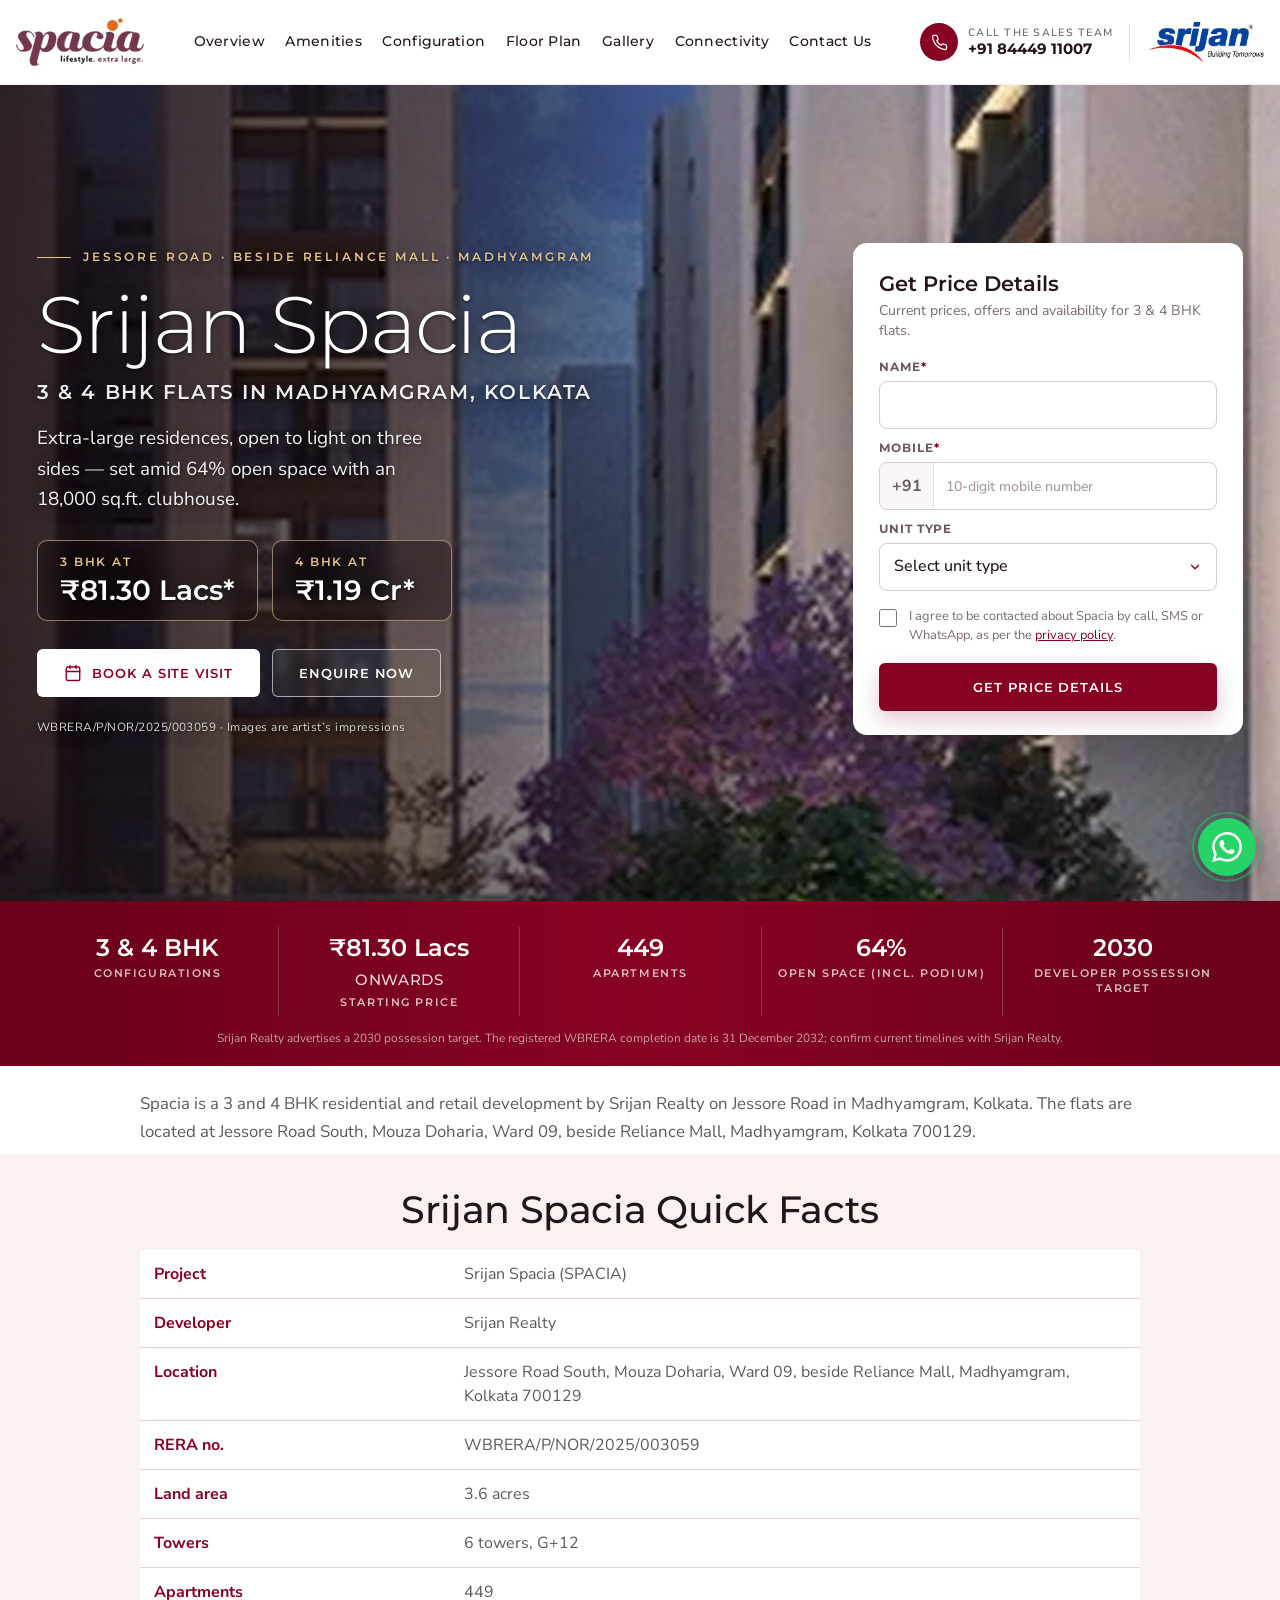
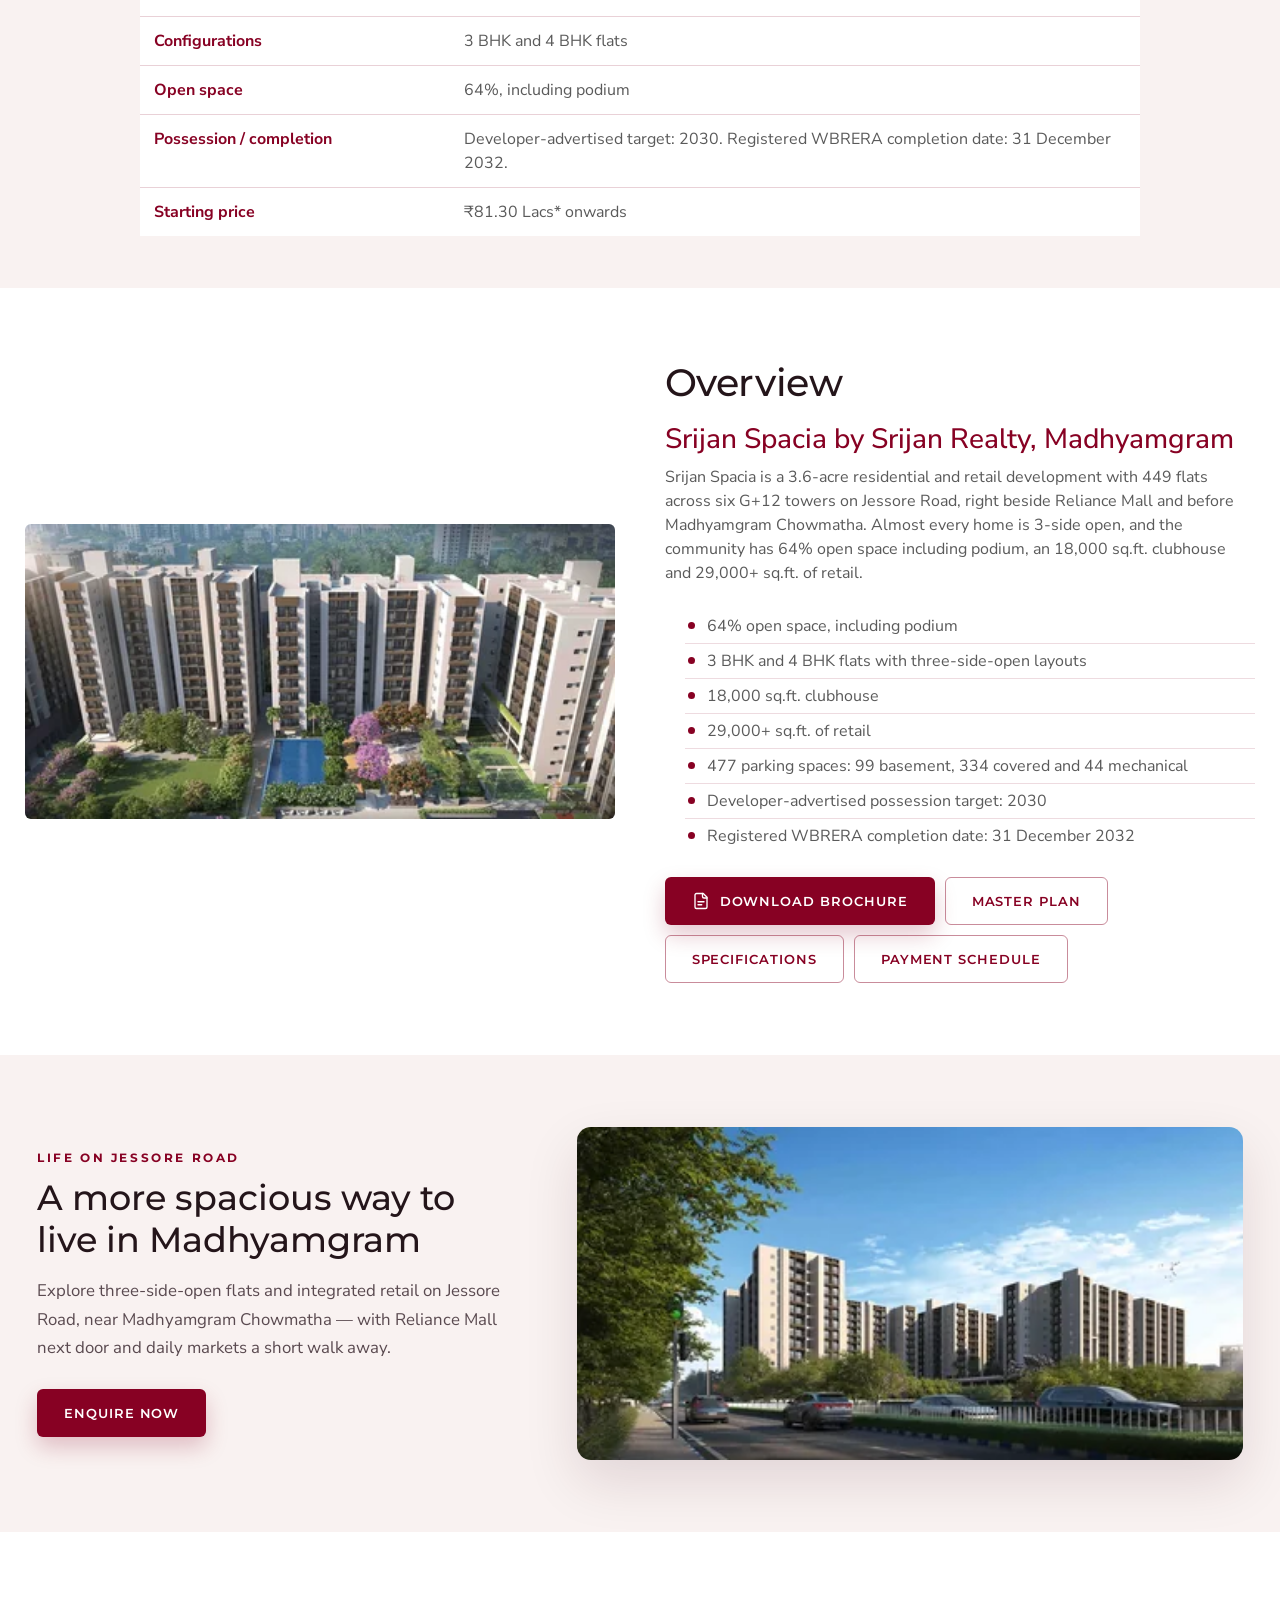
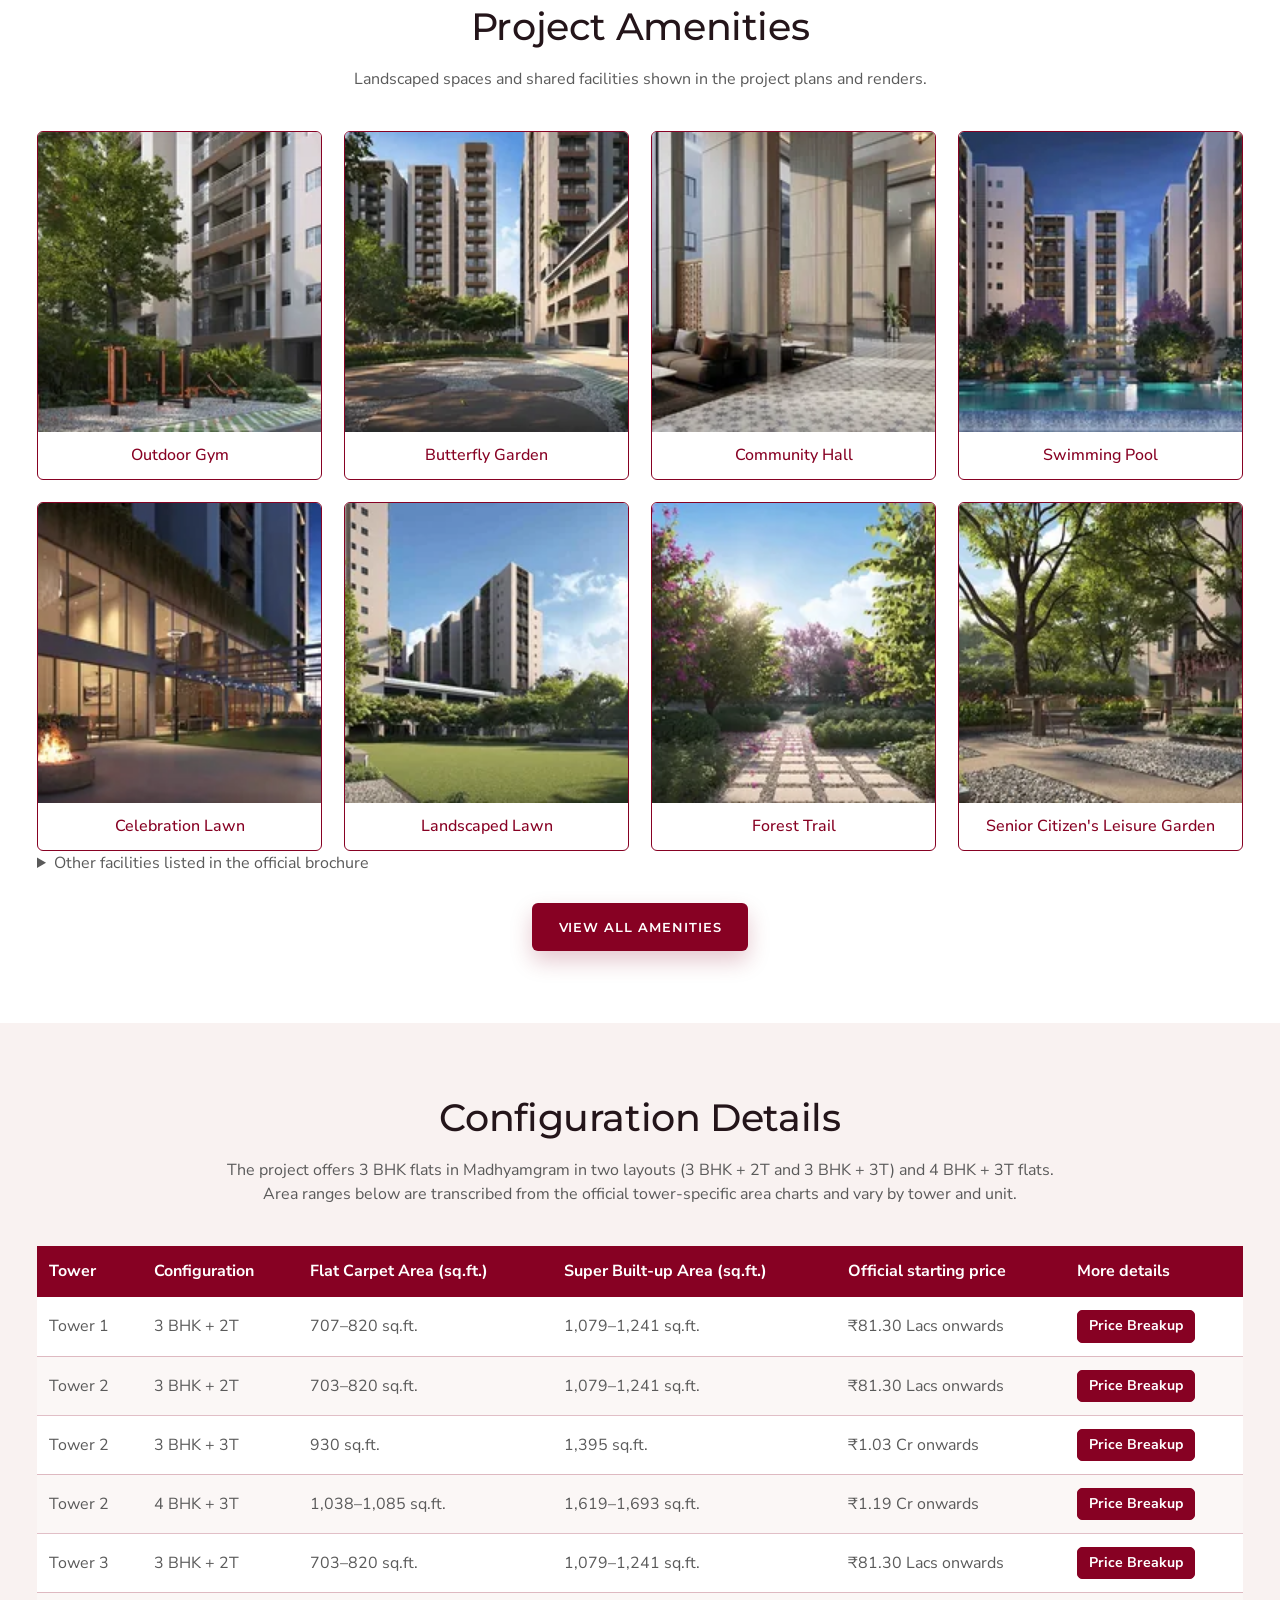
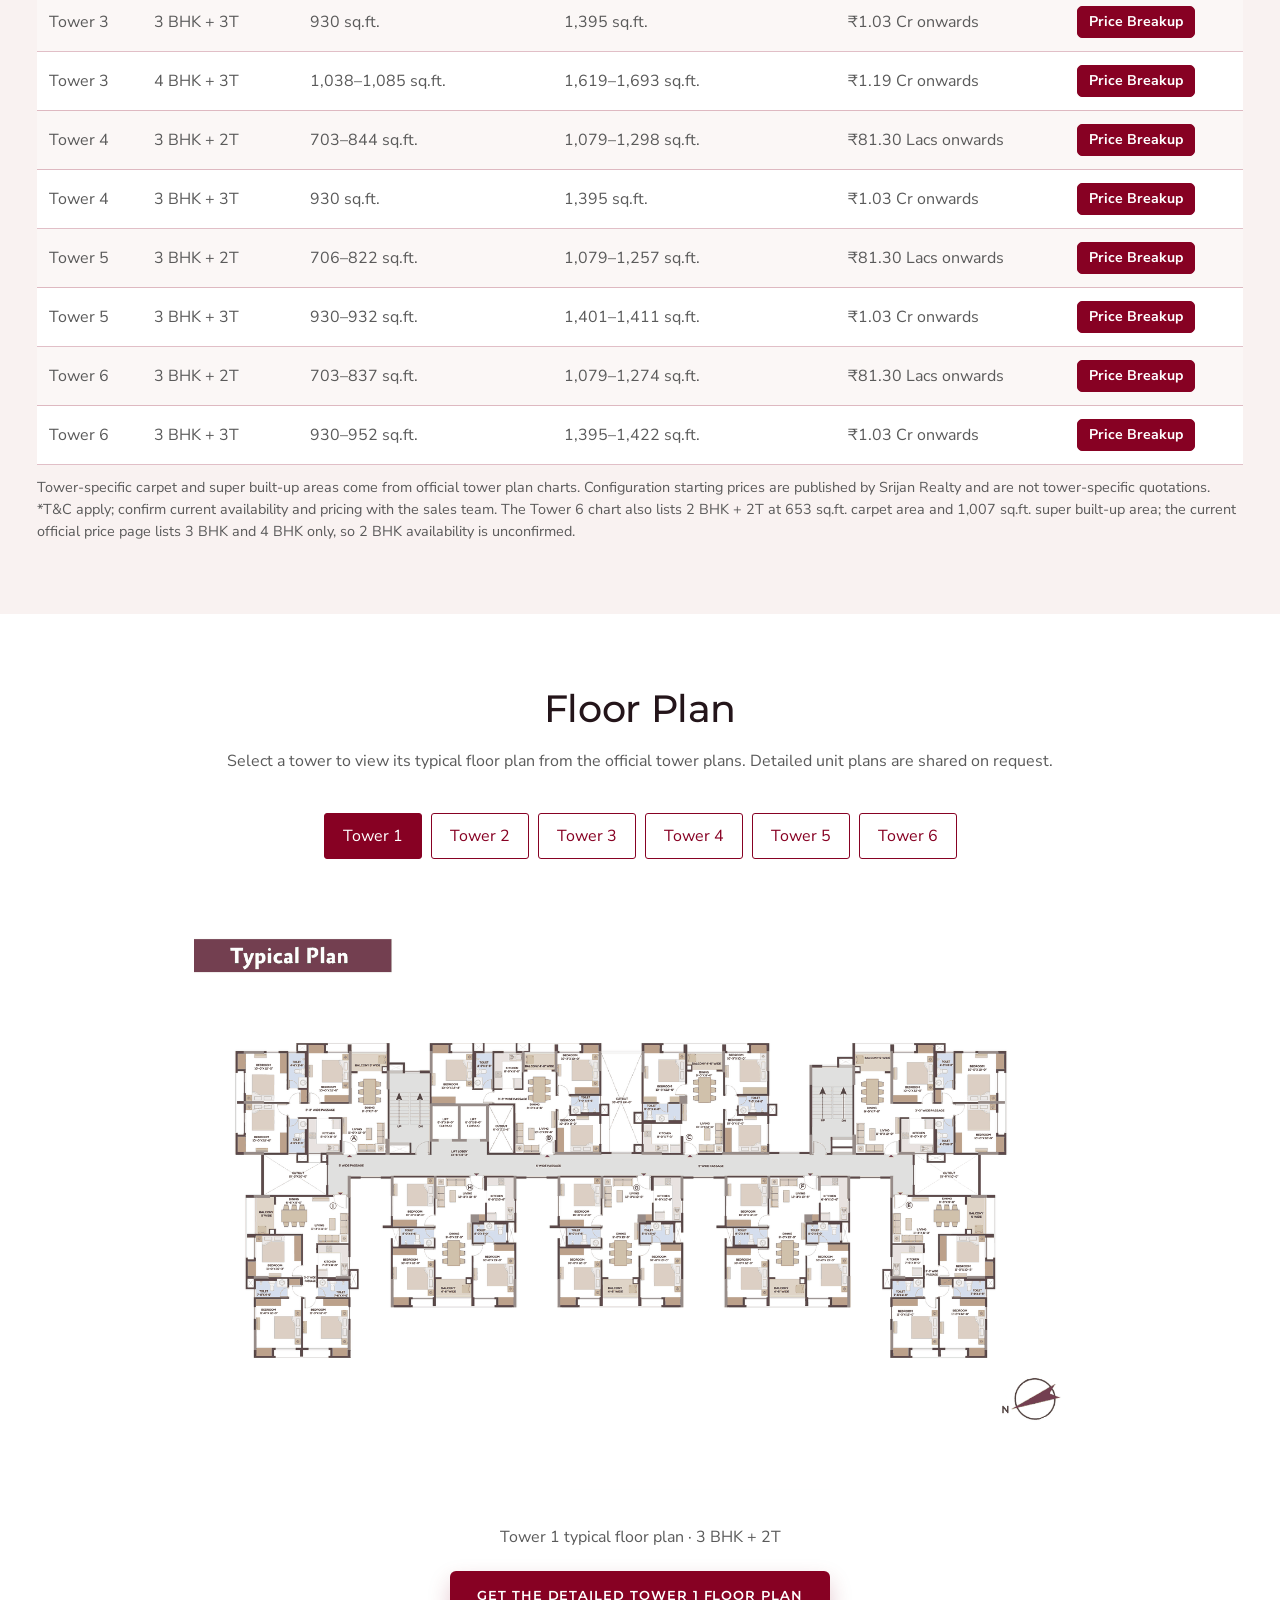
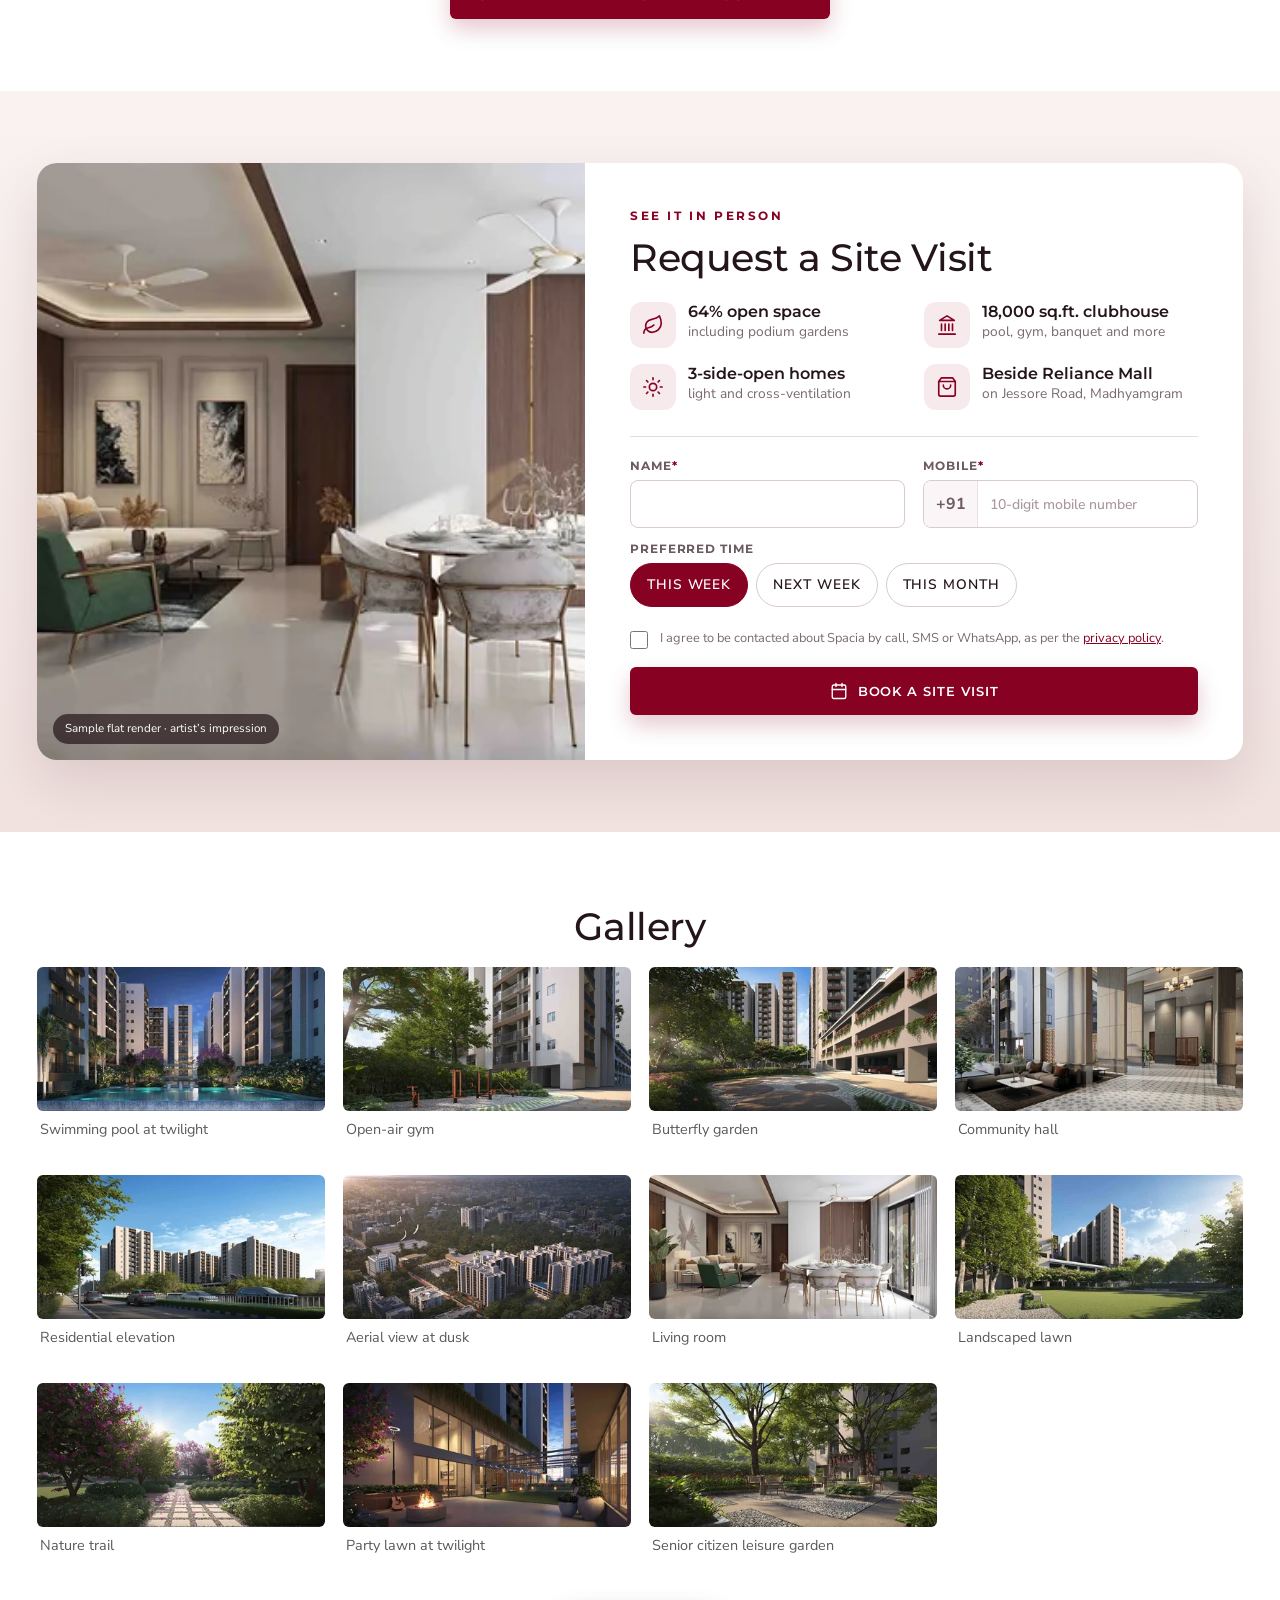
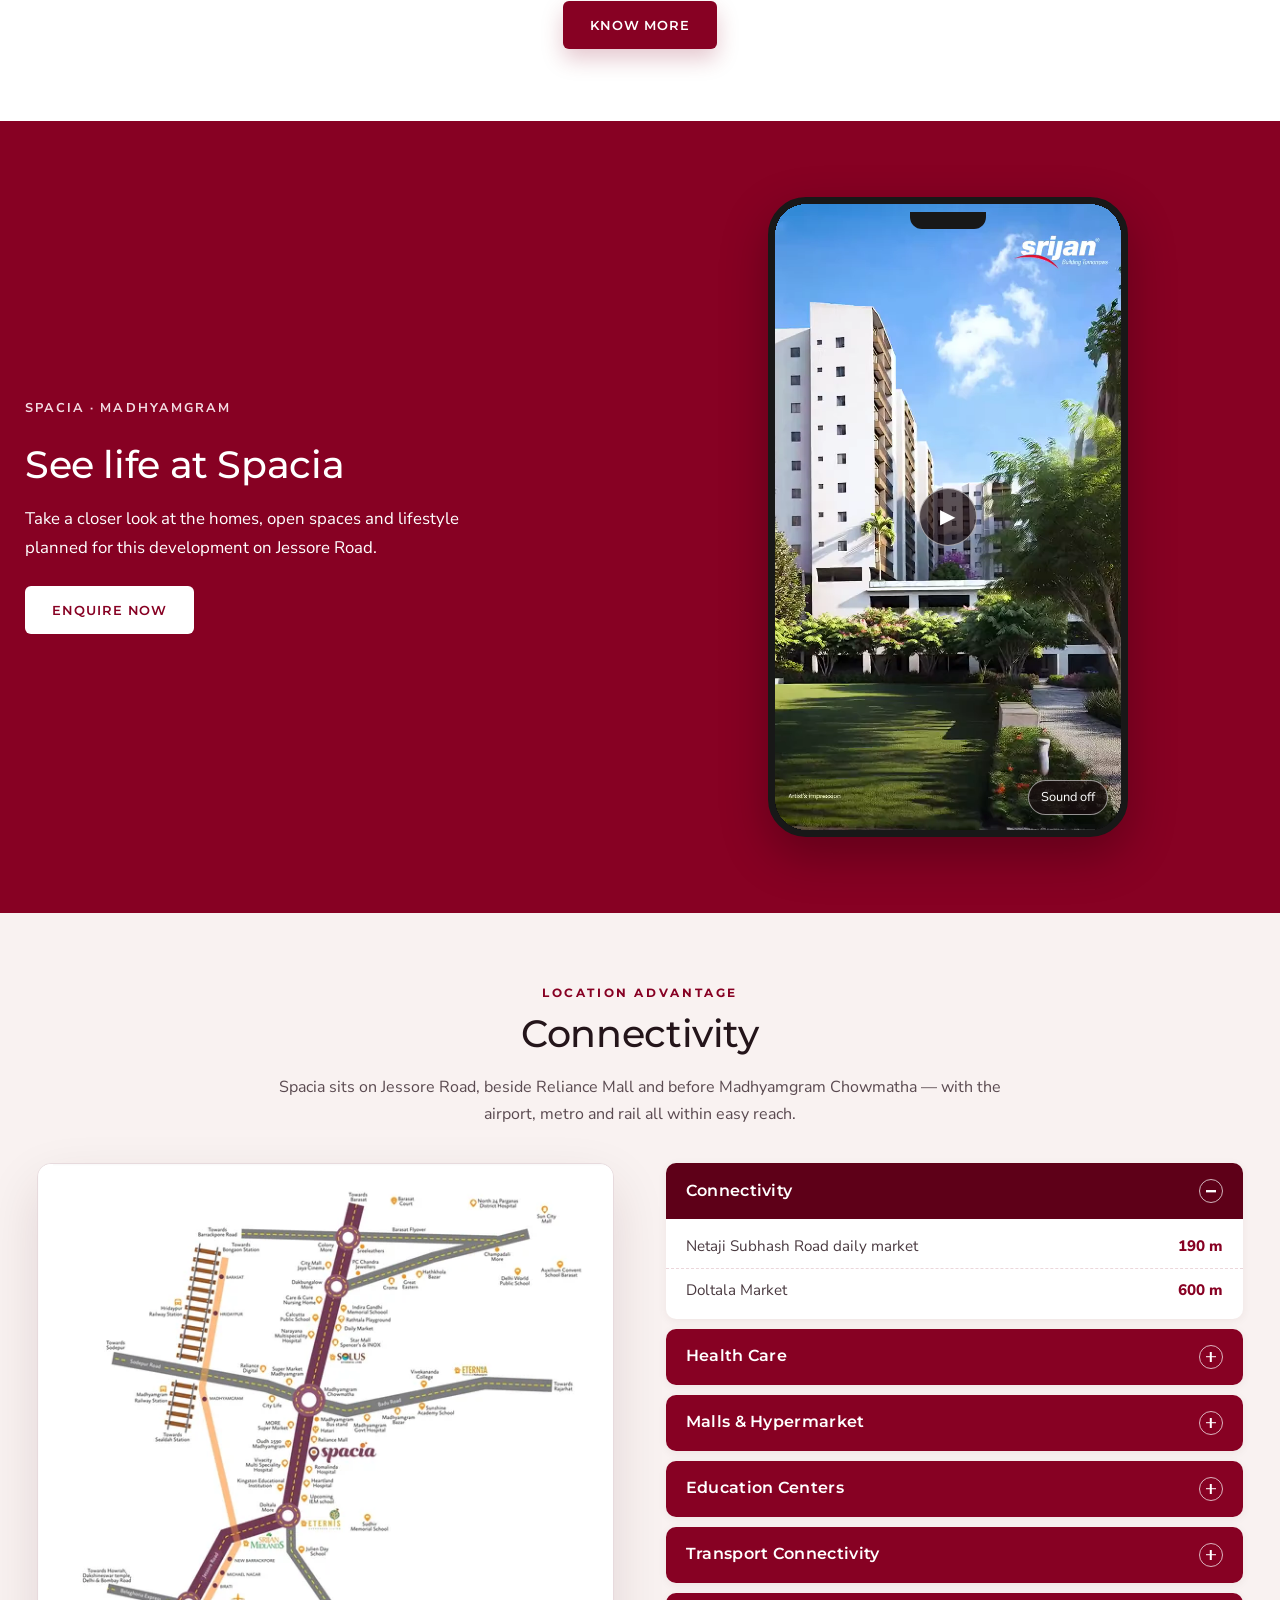
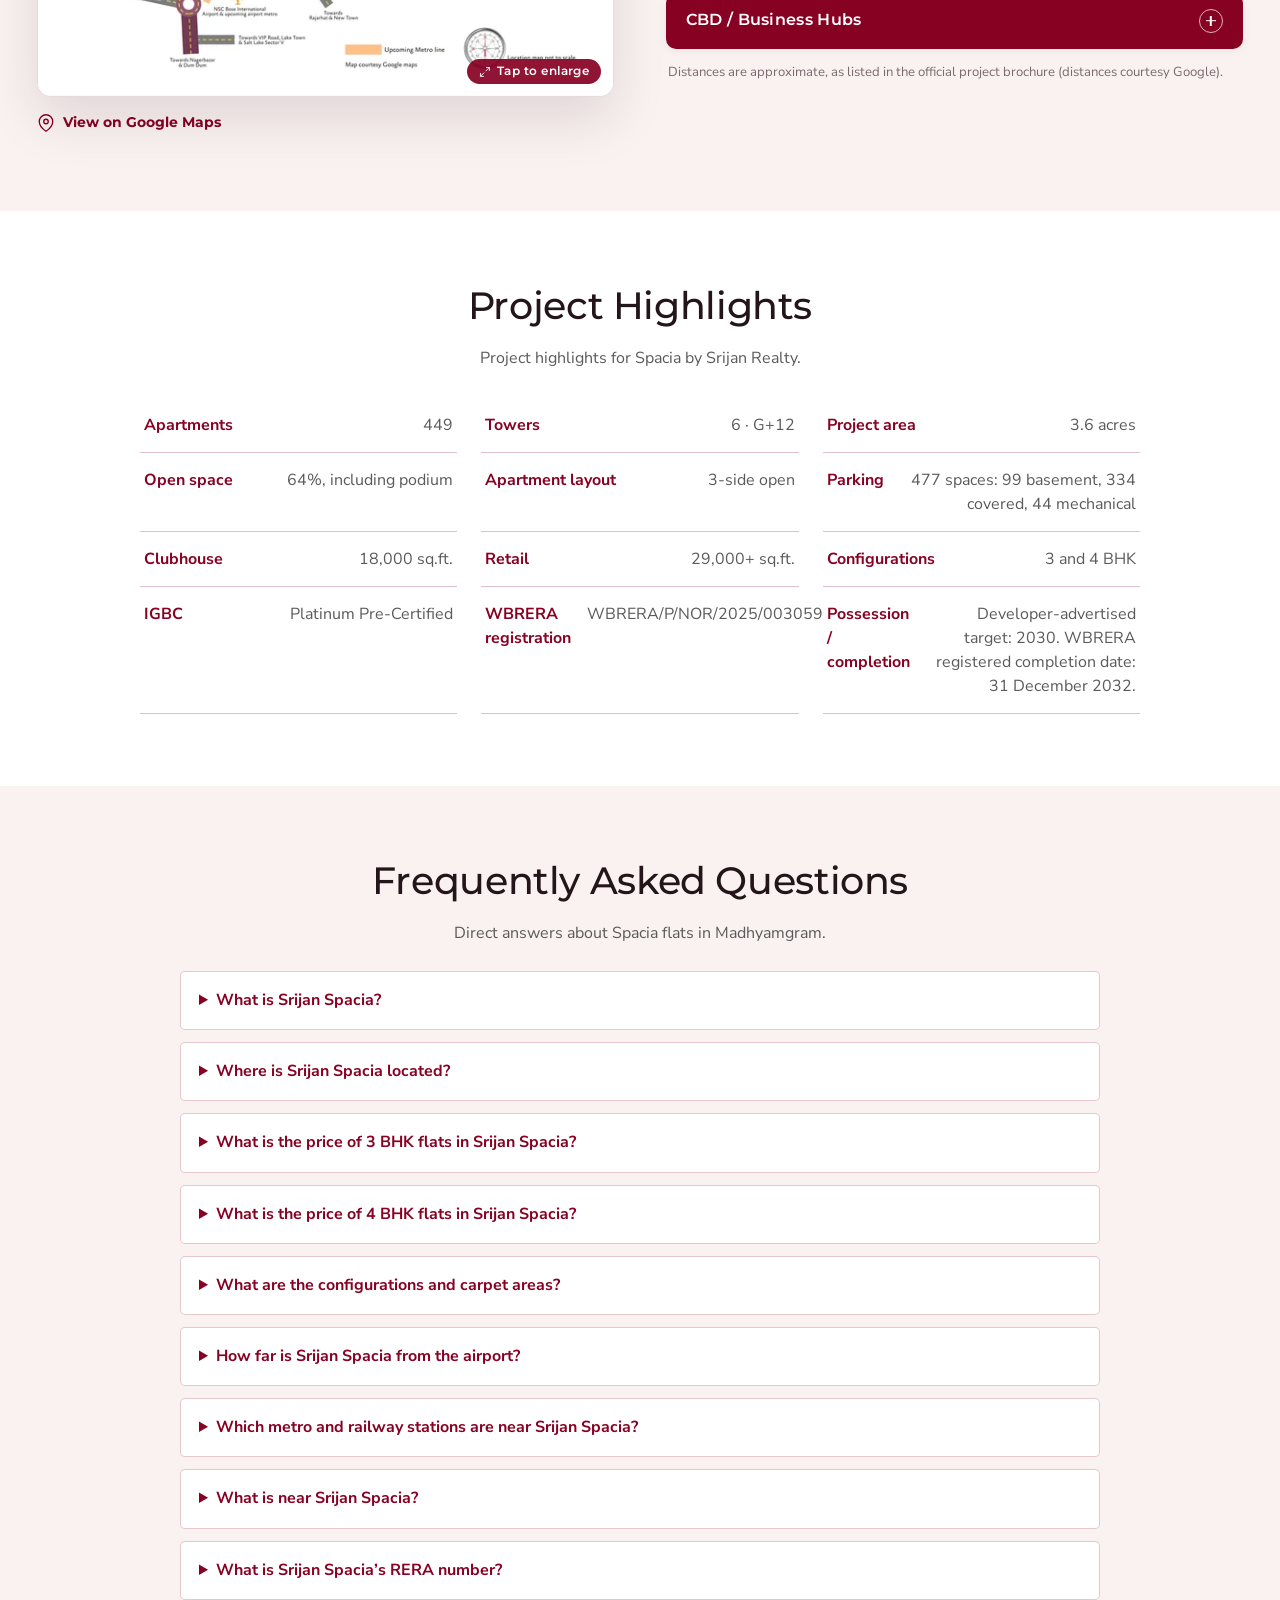
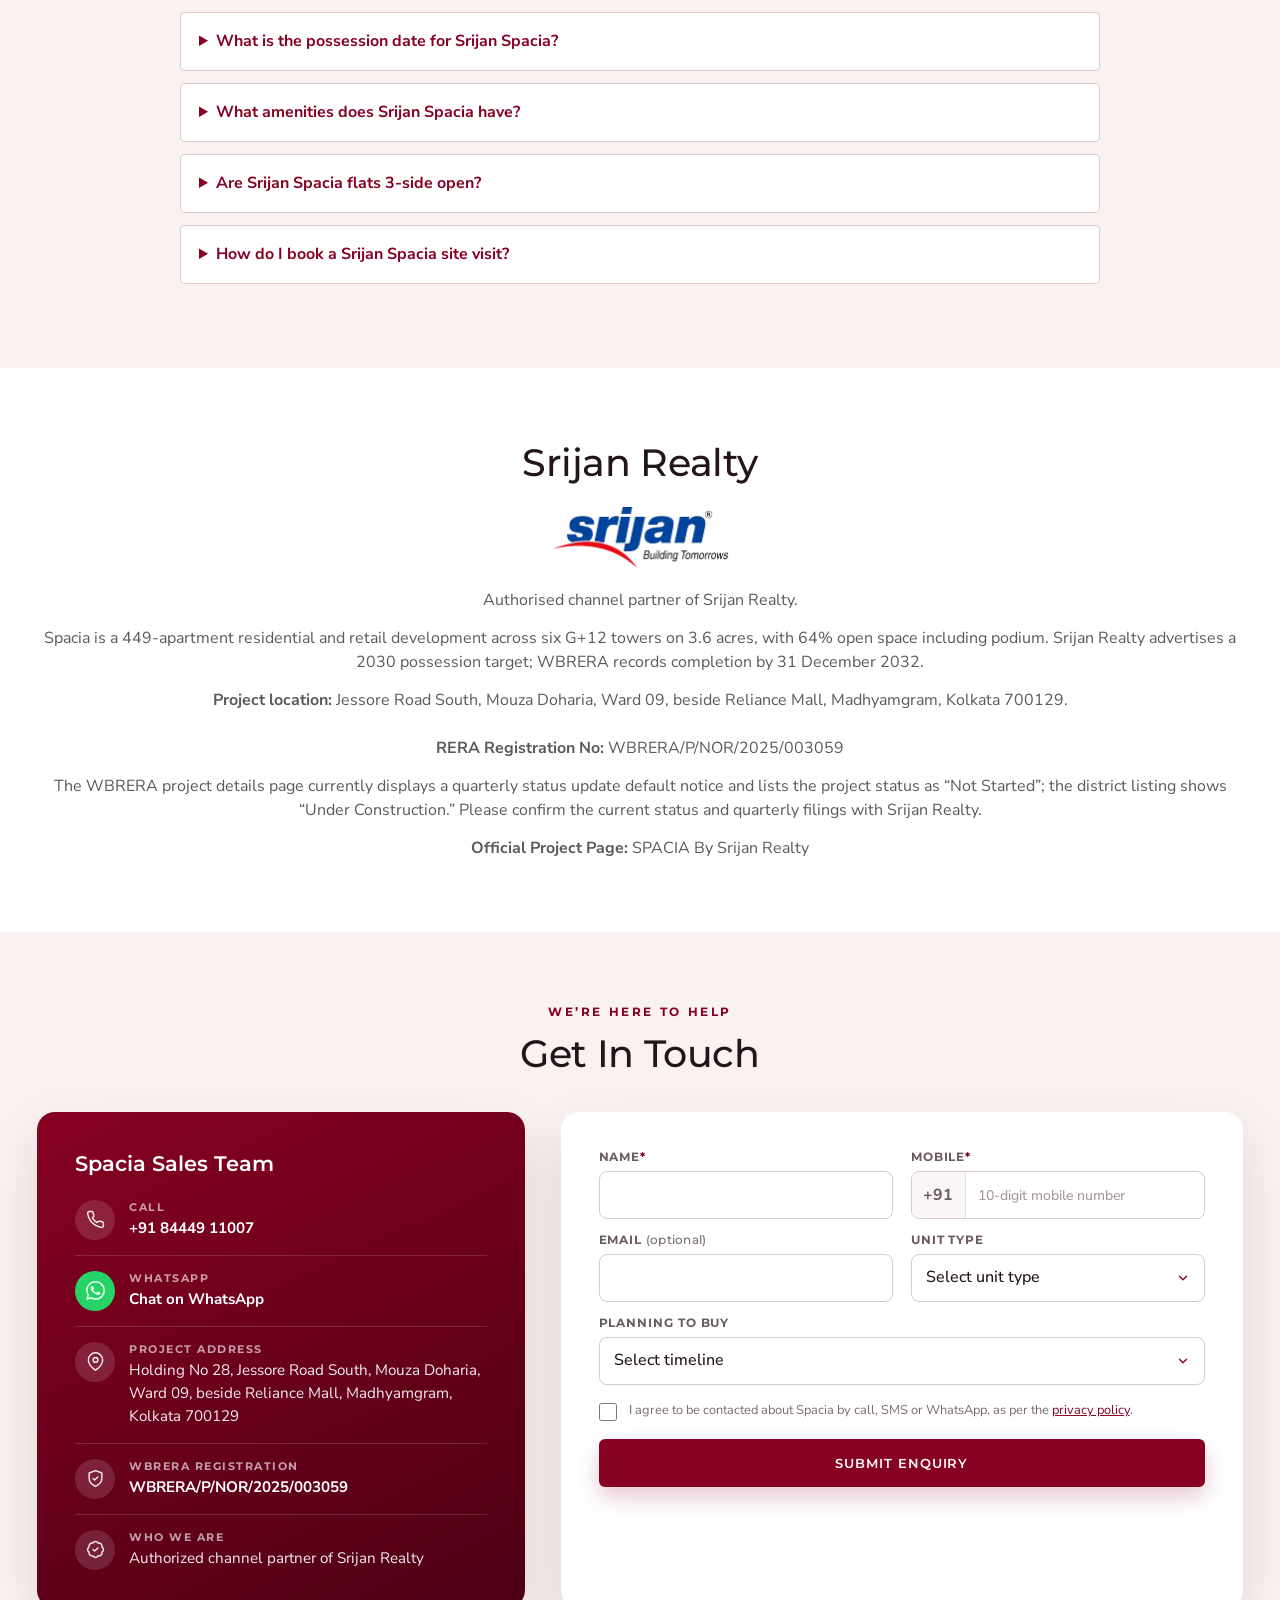
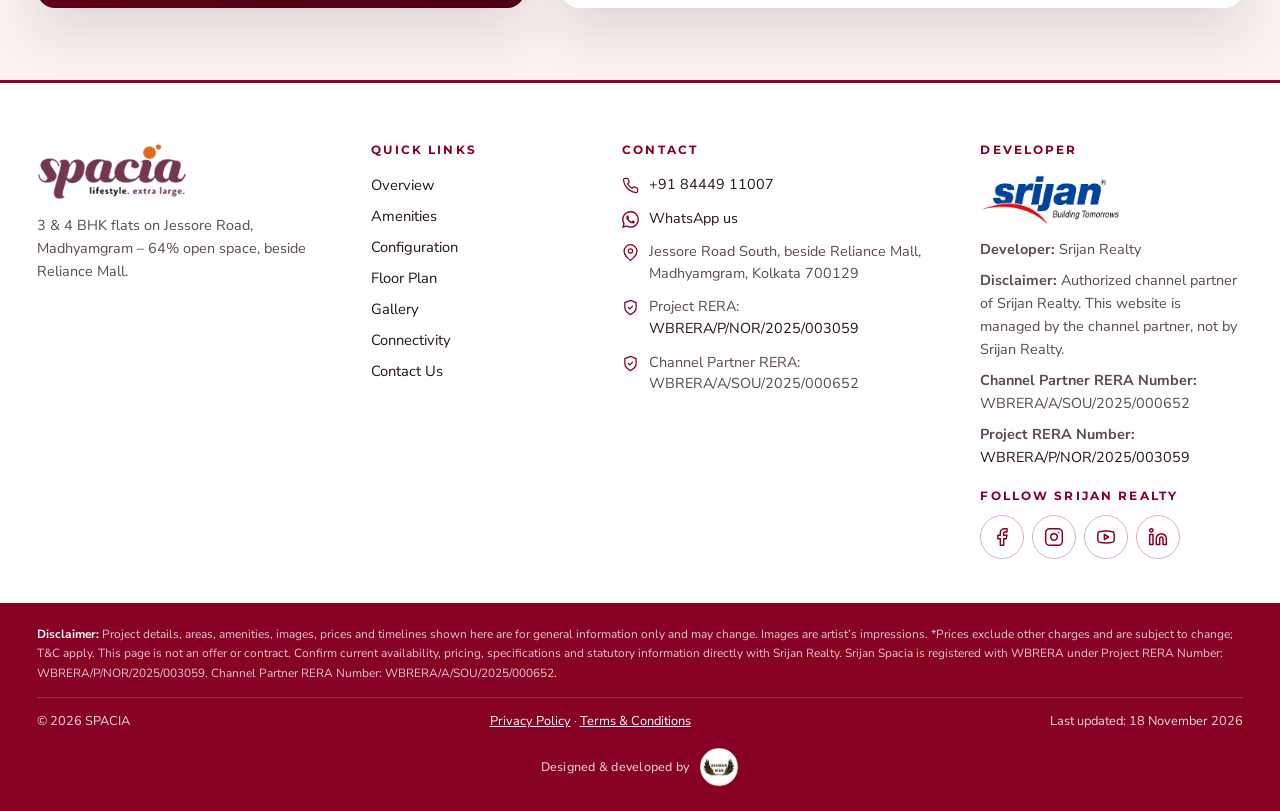
==== commit df8f8993: "Add West Bengal RERA numbers, developer attribution, and channel partner disclaimer to footer" ====
--- a/index.html
+++ b/index.html
@@ -1060,13 +1060,17 @@
                     <li><svg class="sp-icon" aria-hidden="true"><use href="#i-phone"/></svg><a href="tel:+918444911007">+91 84449 11007</a></li>
                     <li><svg class="sp-icon" aria-hidden="true"><use href="#i-whatsapp"/></svg><a href="https://wa.me/918444911007" target="_blank" rel="nofollow noopener noreferrer" data-wa-message="Hi, I'm interested in Srijan Spacia, Madhyamgram. Please share project details.">WhatsApp us</a></li>
                     <li><svg class="sp-icon" aria-hidden="true"><use href="#i-pin"/></svg><span>Jessore Road South, beside Reliance Mall, Madhyamgram, Kolkata 700129</span></li>
-                    <li><svg class="sp-icon" aria-hidden="true"><use href="#i-shield"/></svg><span>RERA: <a href="https://rera.wb.gov.in/project_details.php?procode=15914000000012" target="_blank" rel="noopener noreferrer">WBRERA/P/NOR/2025/003059</a></span></li>
+                    <li><svg class="sp-icon" aria-hidden="true"><use href="#i-shield"/></svg><span>Project RERA: <a href="https://rera.wb.gov.in/project_details.php?procode=15914000000012" target="_blank" rel="noopener noreferrer">WBRERA/P/NOR/2025/003059</a></span></li>
+                    <li><svg class="sp-icon" aria-hidden="true"><use href="#i-shield"/></svg><span>Channel Partner RERA: WBRERA/A/SOU/2025/000652</span></li>
                 </ul>
             </div>
             <div class="sp-footer__col sp-footer__partner">
                 <p class="sp-footer__heading">Developer</p>
                 <img src="assets/brand/srijan-realty-logo.webp" alt="Srijan Realty – Building Tomorrows" width="181" height="67" loading="lazy" decoding="async">
-                <p>Authorized channel partner of Srijan Realty. This website is managed by the channel partner, not by Srijan Realty.</p>
+                <p><strong>Developer:</strong> Srijan Realty</p>
+                <p><strong>Disclaimer:</strong> Authorized channel partner of Srijan Realty. This website is managed by the channel partner, not by Srijan Realty.</p>
+                <p><strong>Channel Partner RERA Number:</strong> WBRERA/A/SOU/2025/000652</p>
+                <p><strong>Project RERA Number:</strong> <a href="https://rera.wb.gov.in/project_details.php?procode=15914000000012" target="_blank" rel="noopener noreferrer">WBRERA/P/NOR/2025/003059</a></p>
                 <p class="sp-footer__heading sp-social__heading">Follow Srijan Realty</p>
                 <ul class="sp-social">
                     <li><a href="https://www.facebook.com/srijanrealty.in/" target="_blank" rel="noopener noreferrer" aria-label="Srijan Realty on Facebook"><svg class="sp-icon" viewBox="0 0 24 24" aria-hidden="true"><path fill="none" stroke="currentColor" stroke-width="1.8" stroke-linecap="round" stroke-linejoin="round" d="M18 2h-3a5 5 0 0 0-5 5v3H7v4h3v8h4v-8h3l1-4h-4V7a1 1 0 0 1 1-1h3z"/></svg></a></li>
@@ -1079,7 +1083,7 @@
     </div>
     <div class="sp-footer__bottom">
         <div class="container">
-            <p class="sp-footer__disclaimer"><strong>Disclaimer:</strong> Project details, areas, amenities, images, prices and timelines shown here are for general information only and may change. Images are artist&rsquo;s impressions. *Prices exclude other charges and are subject to change; T&amp;C apply. This page is not an offer or contract. Confirm current availability, pricing, specifications and statutory information directly with Srijan Realty. Srijan Spacia is registered with WBRERA as WBRERA/P/NOR/2025/003059.</p>
+            <p class="sp-footer__disclaimer"><strong>Disclaimer:</strong> Project details, areas, amenities, images, prices and timelines shown here are for general information only and may change. Images are artist&rsquo;s impressions. *Prices exclude other charges and are subject to change; T&amp;C apply. This page is not an offer or contract. Confirm current availability, pricing, specifications and statutory information directly with Srijan Realty. Srijan Spacia is registered with WBRERA under Project RERA Number: WBRERA/P/NOR/2025/003059. Channel Partner RERA Number: WBRERA/A/SOU/2025/000652.</p>
             <div class="sp-footer__meta">
                 <span>&copy; 2026 SPACIA</span>
                 <span><a href="#privacyModal" data-bs-toggle="modal" data-bs-target="#privacyModal">Privacy Policy</a> &middot; <a href="#termsModal" data-bs-toggle="modal" data-bs-target="#termsModal">Terms &amp; Conditions</a></span>
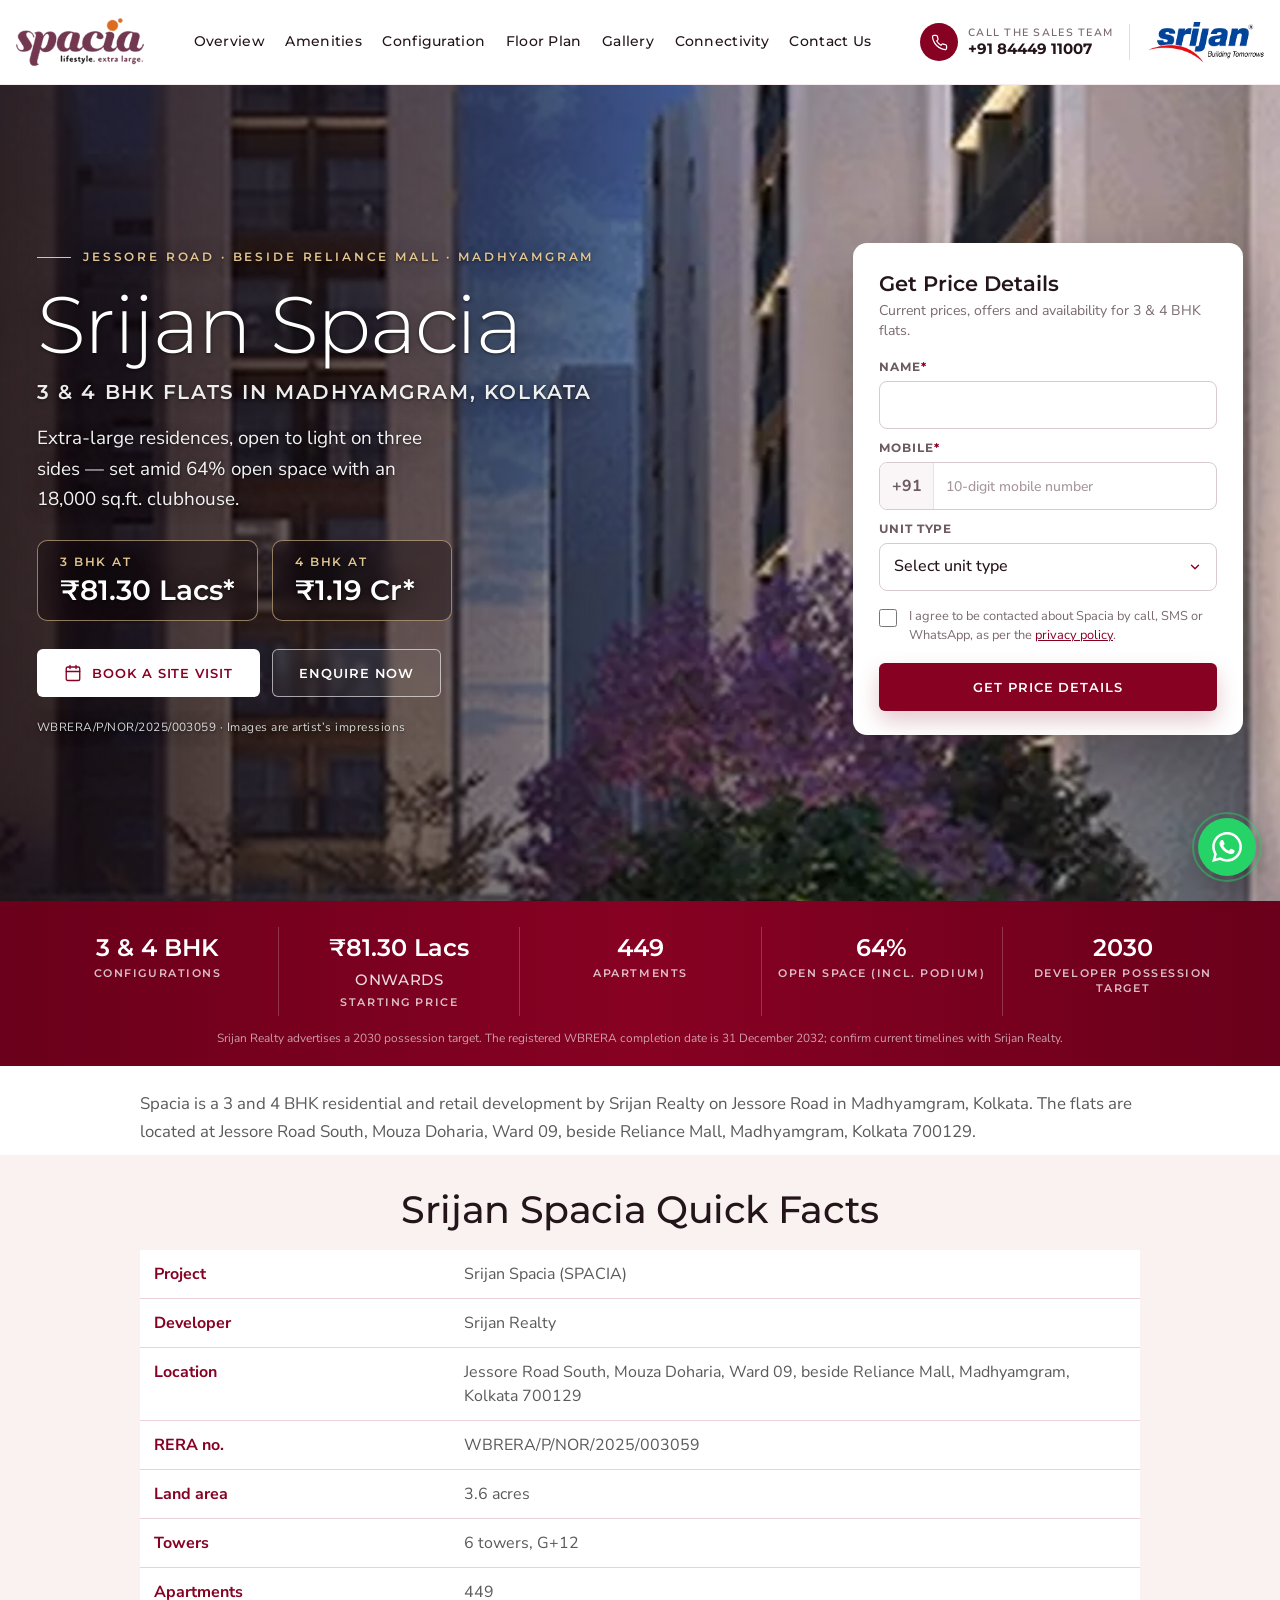
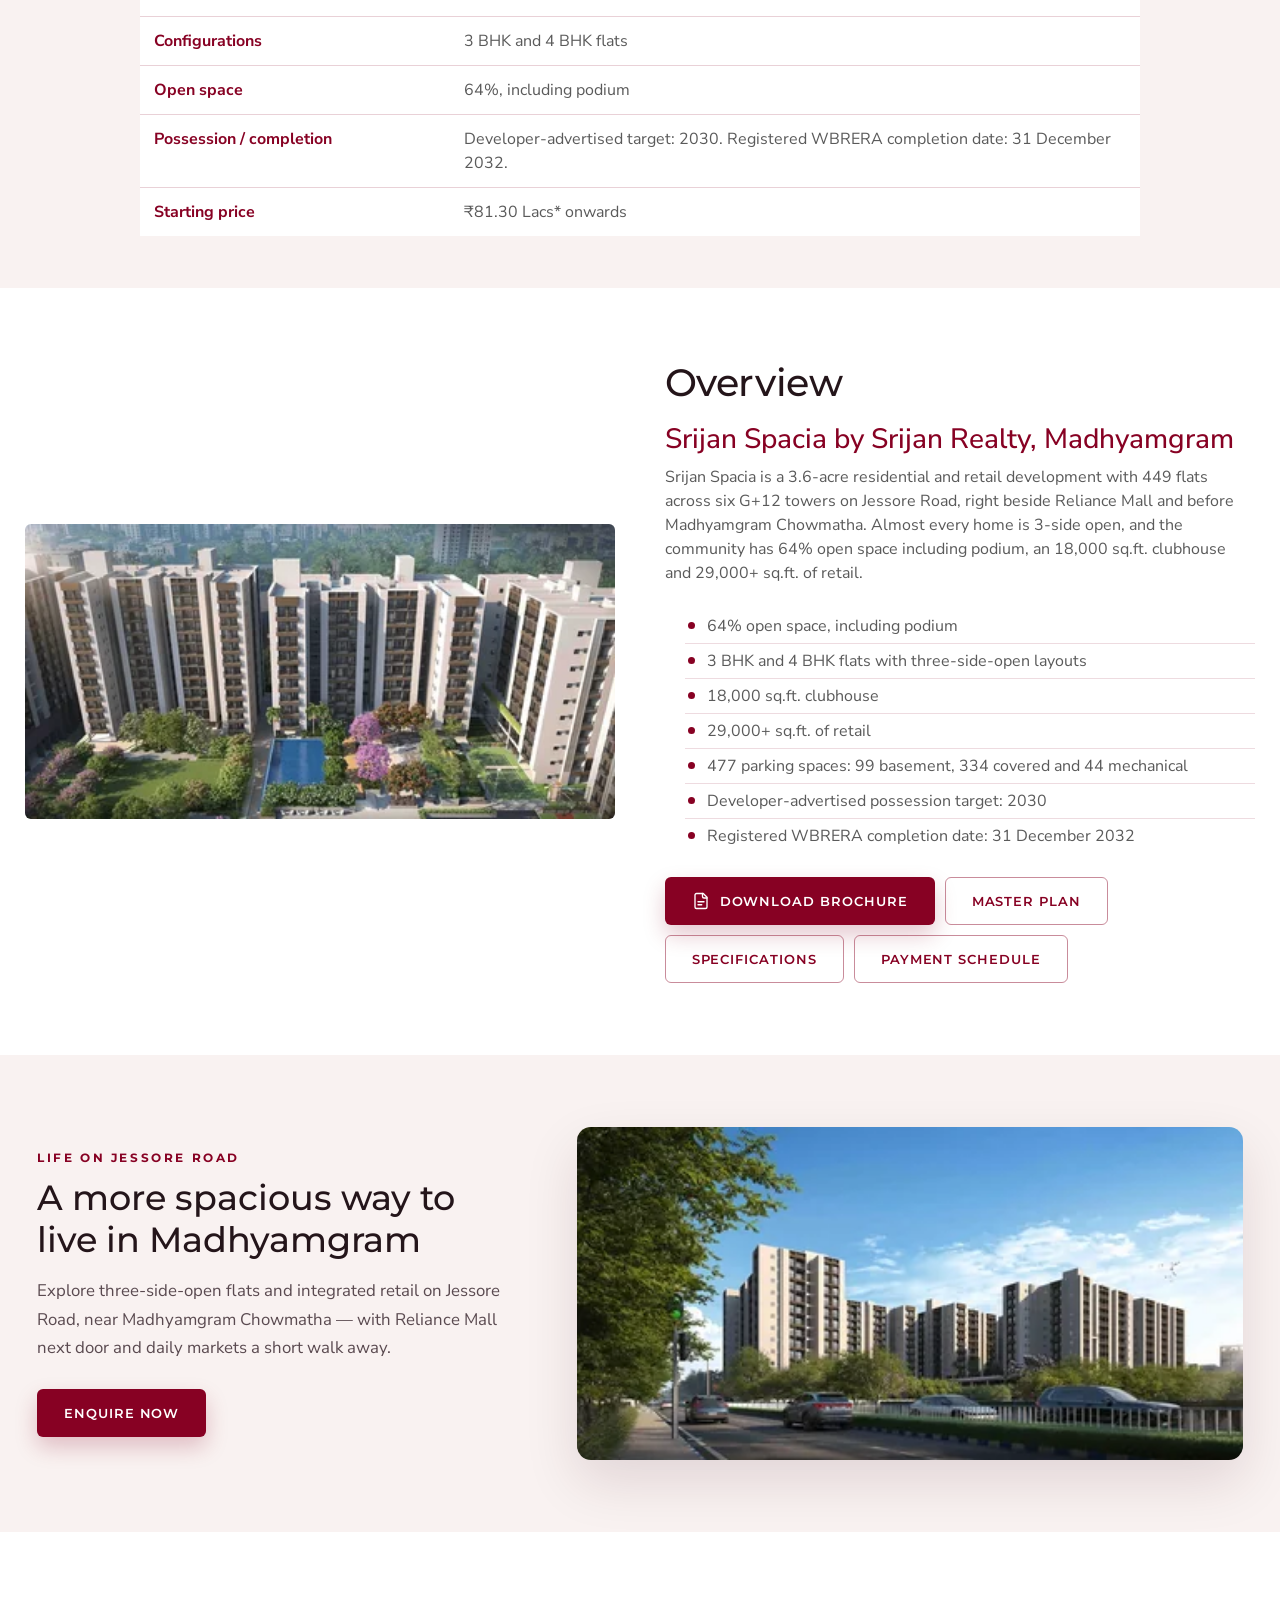
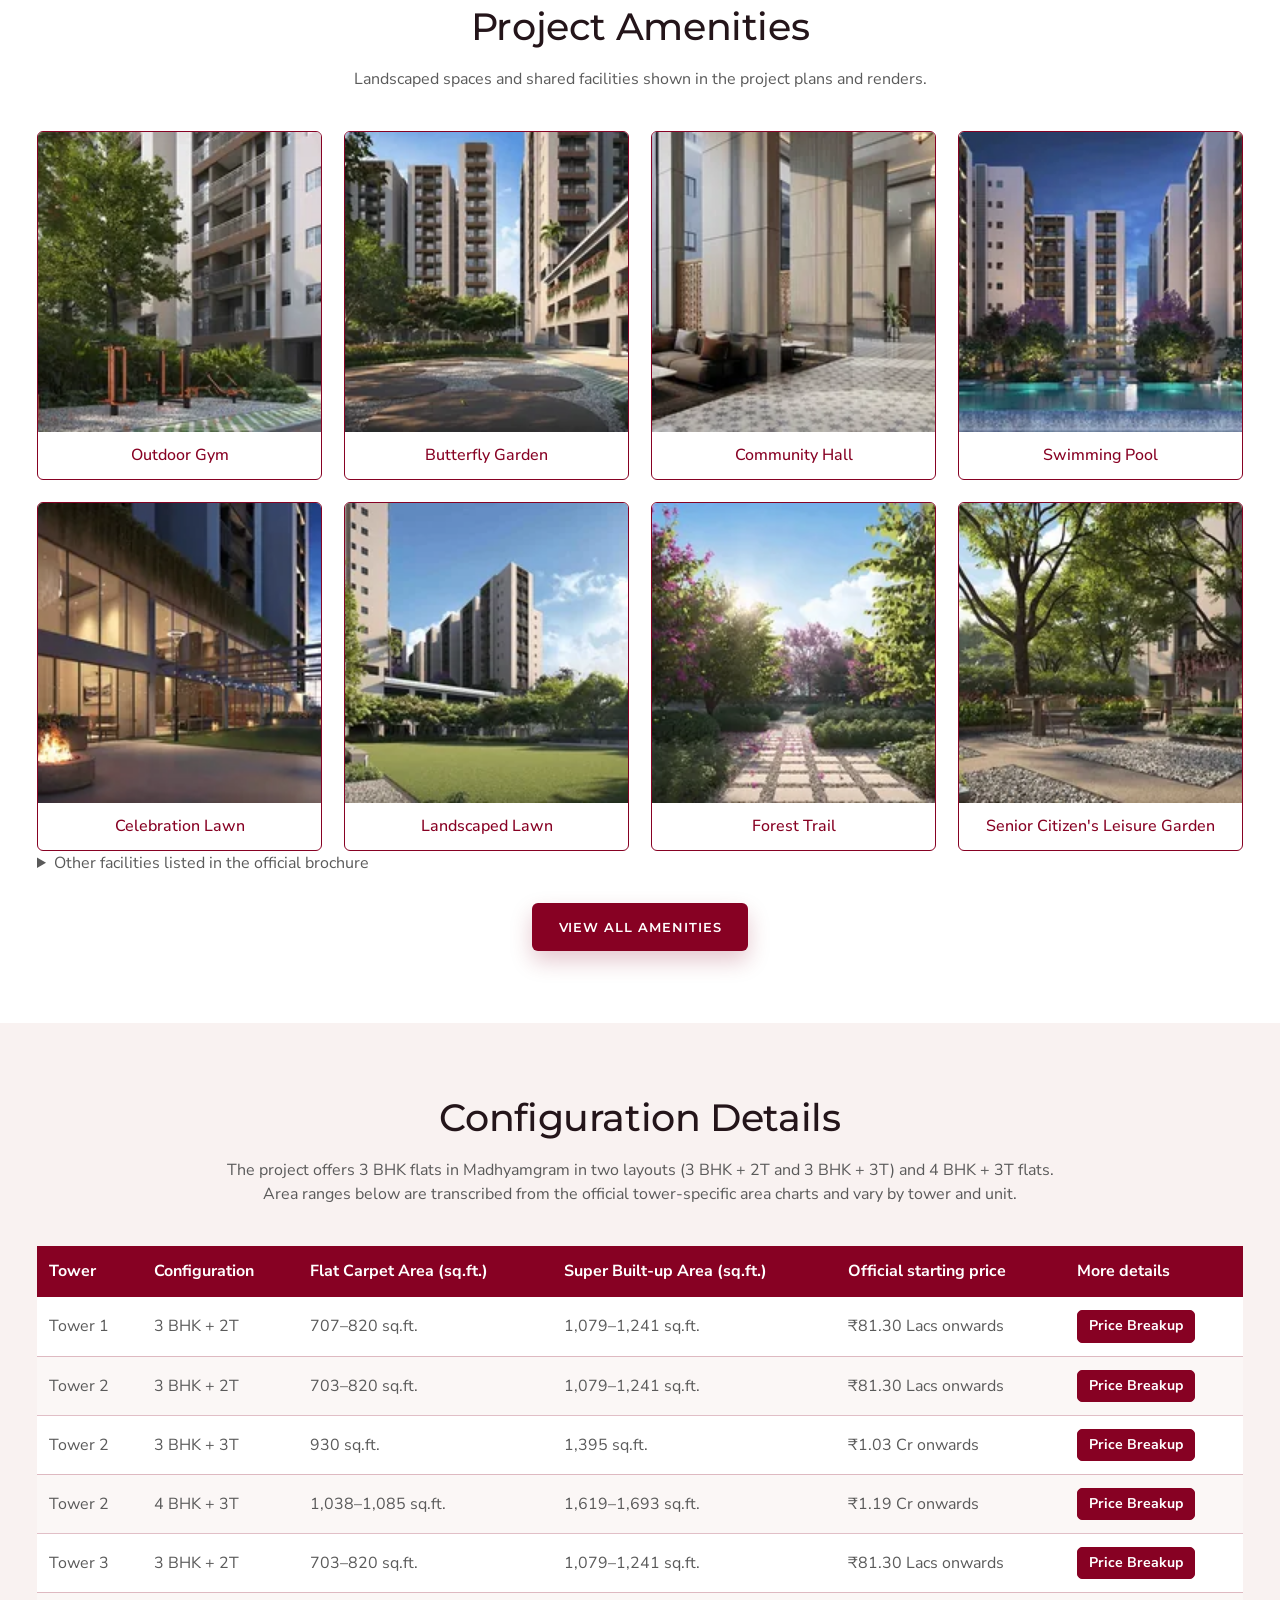
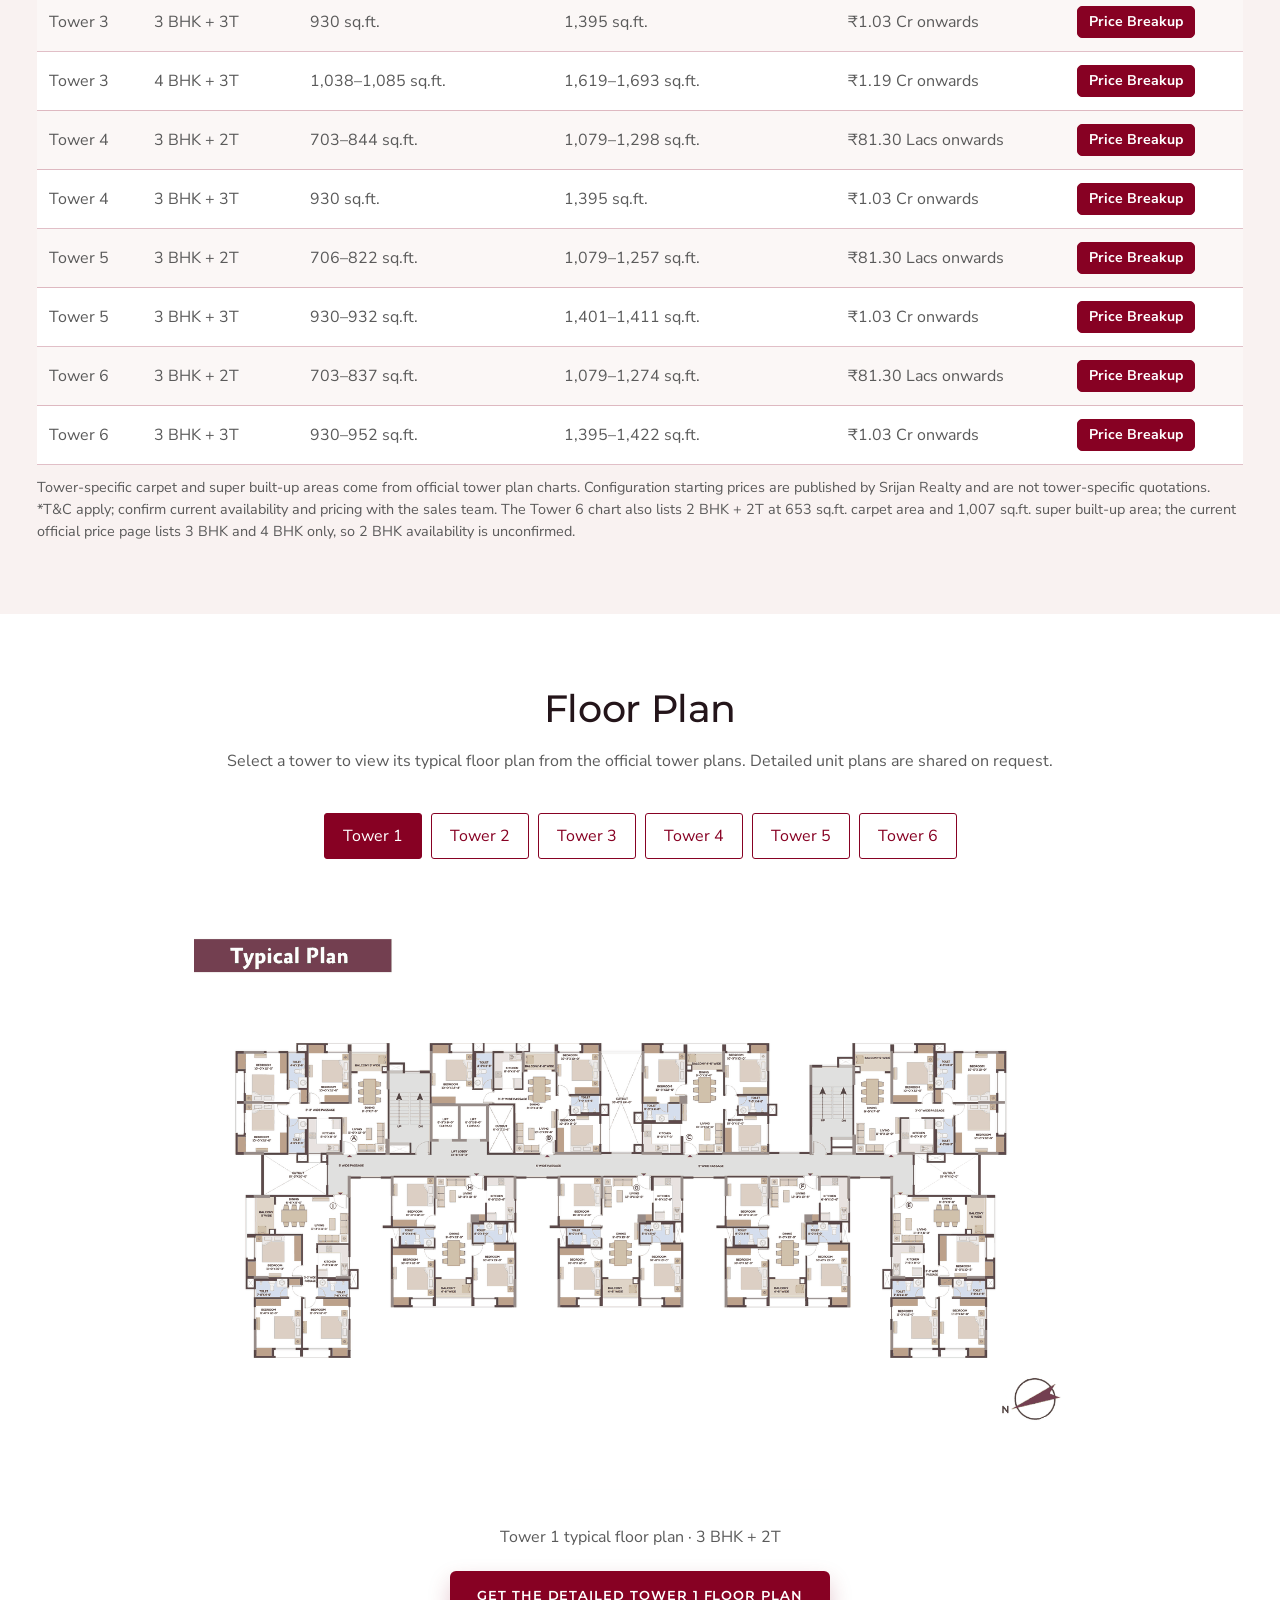
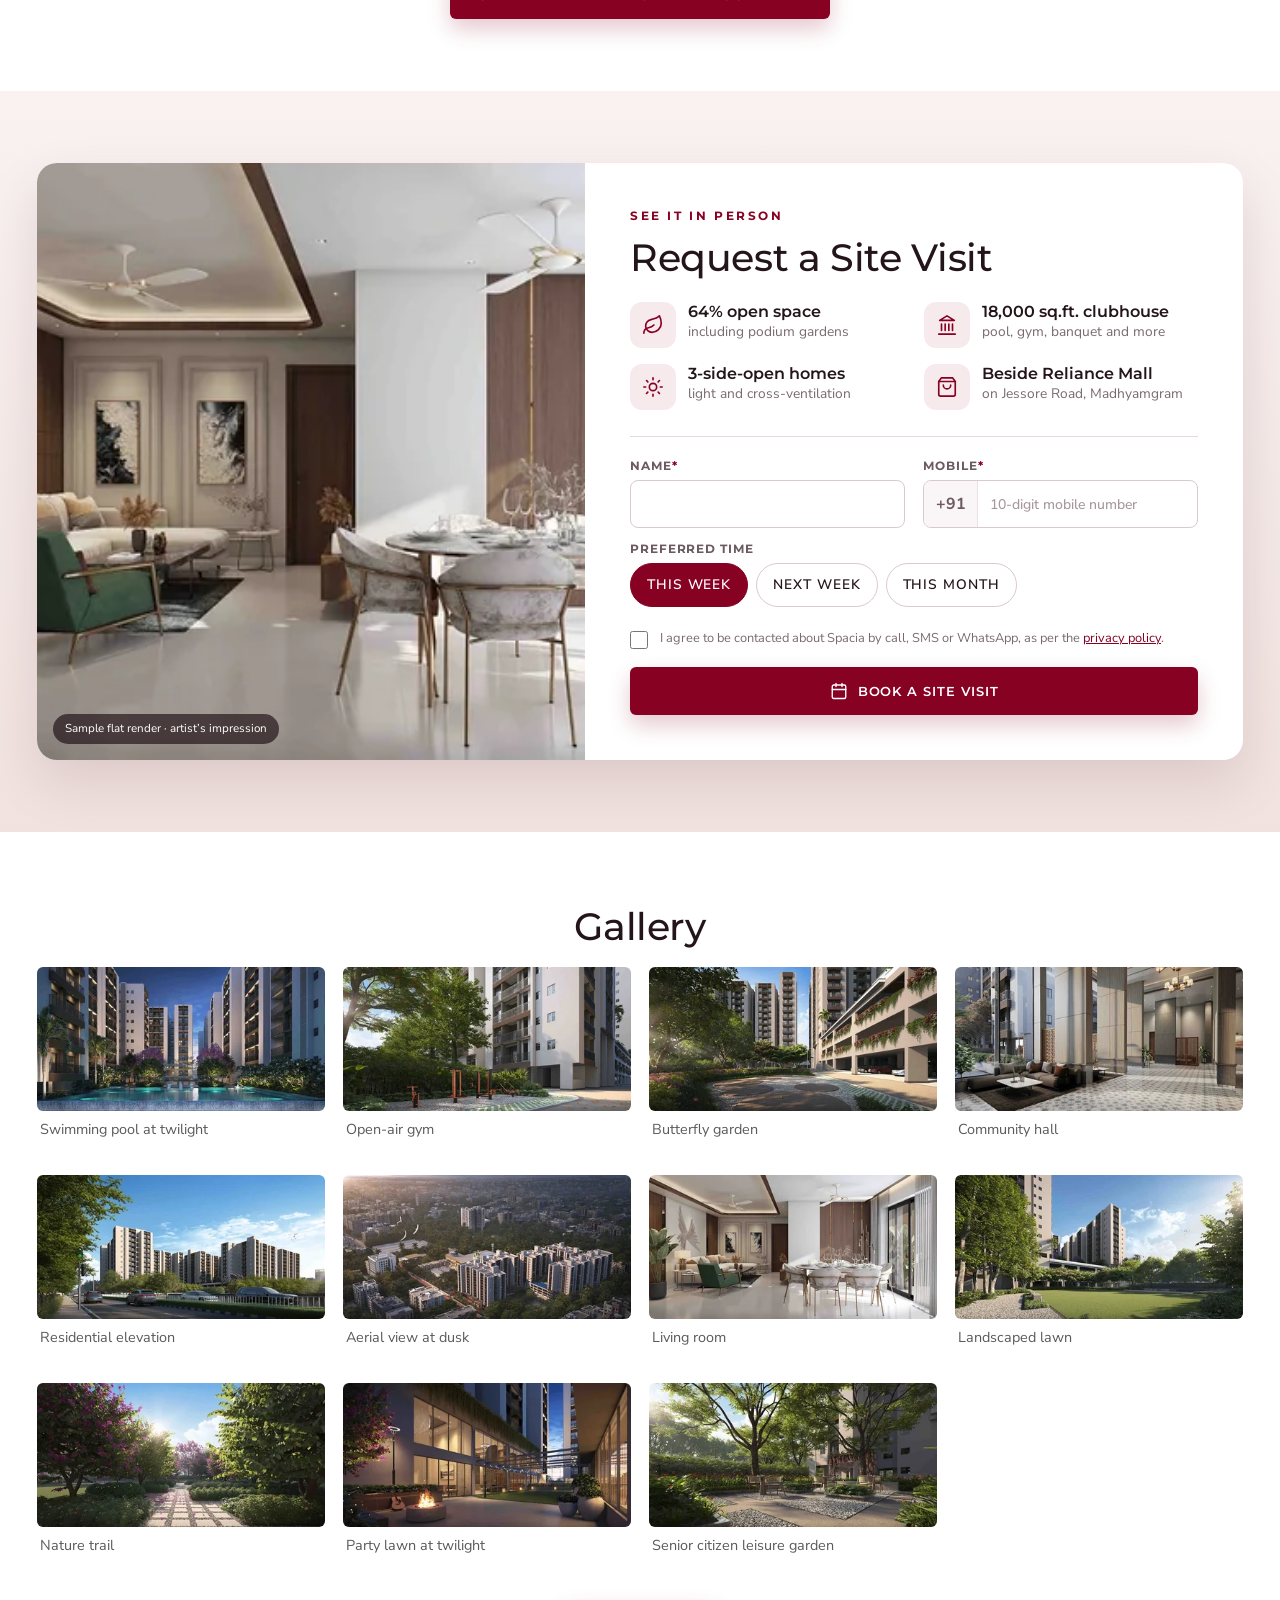
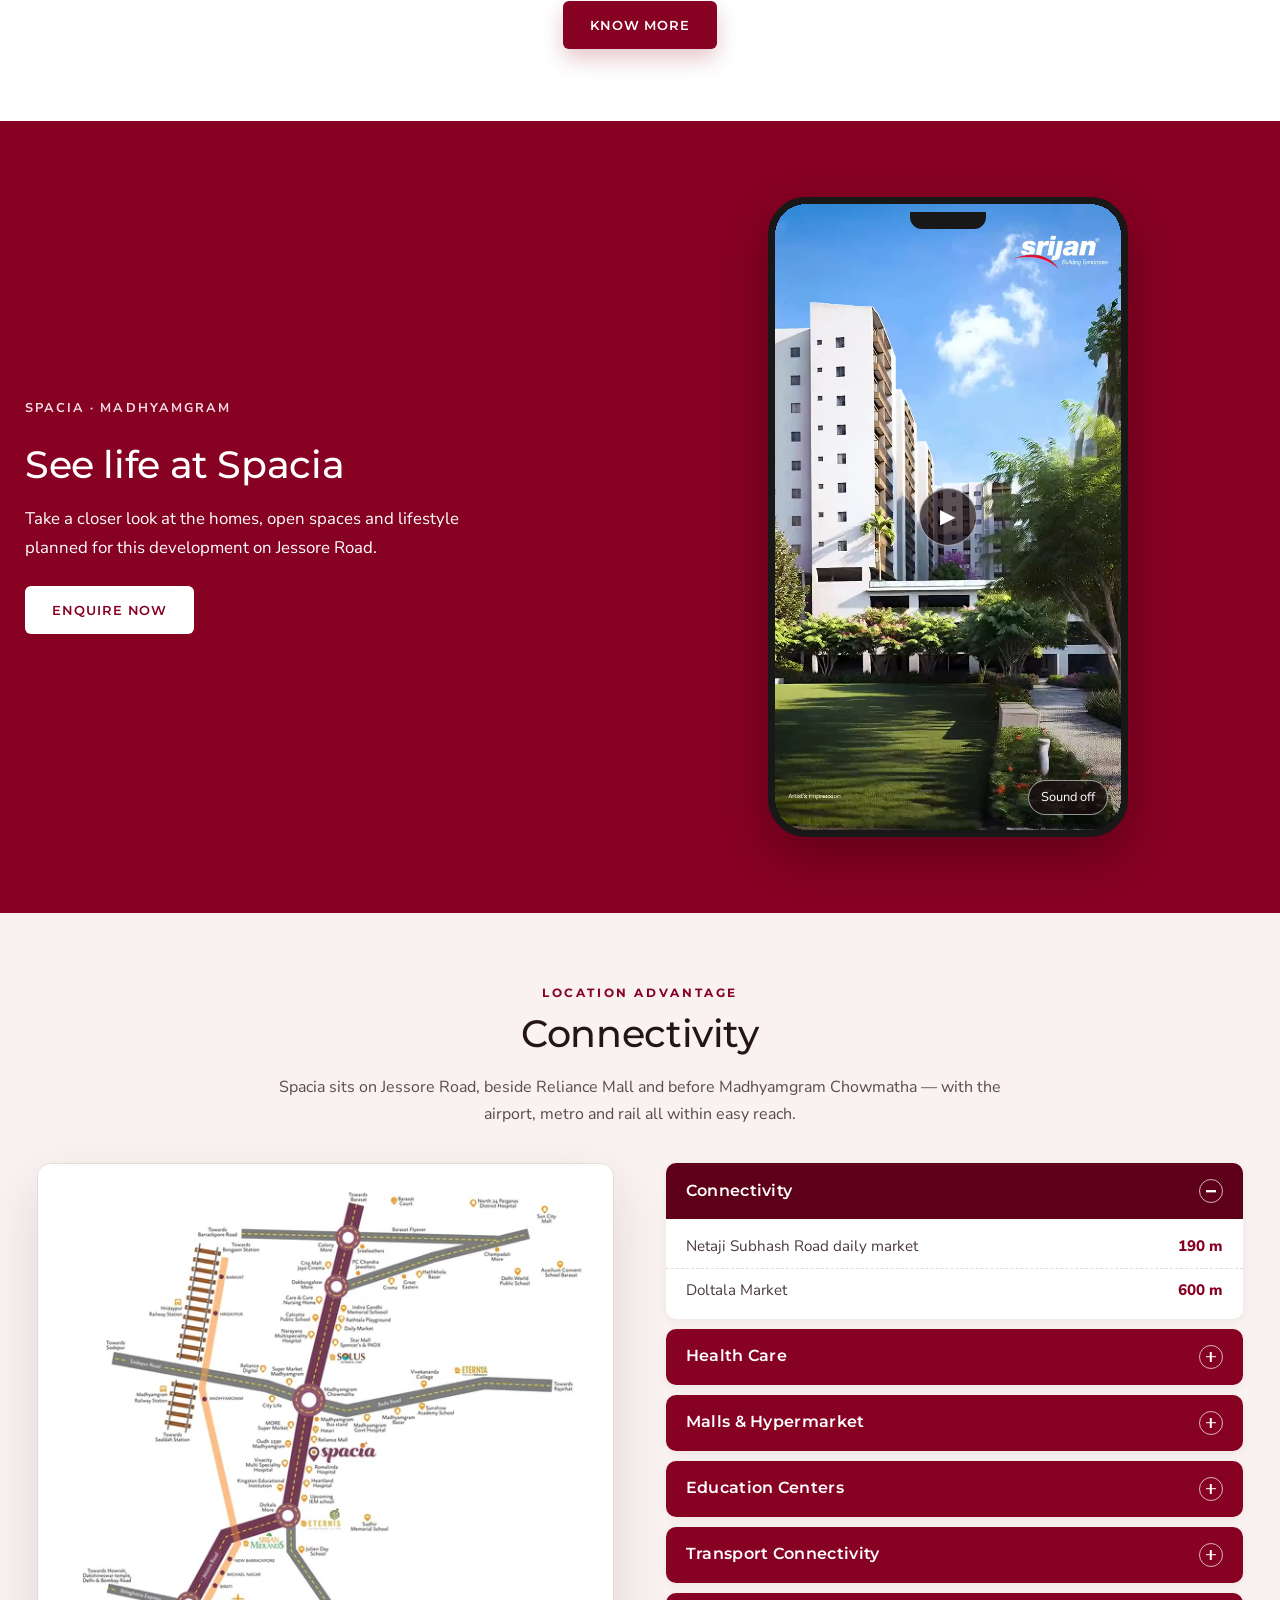
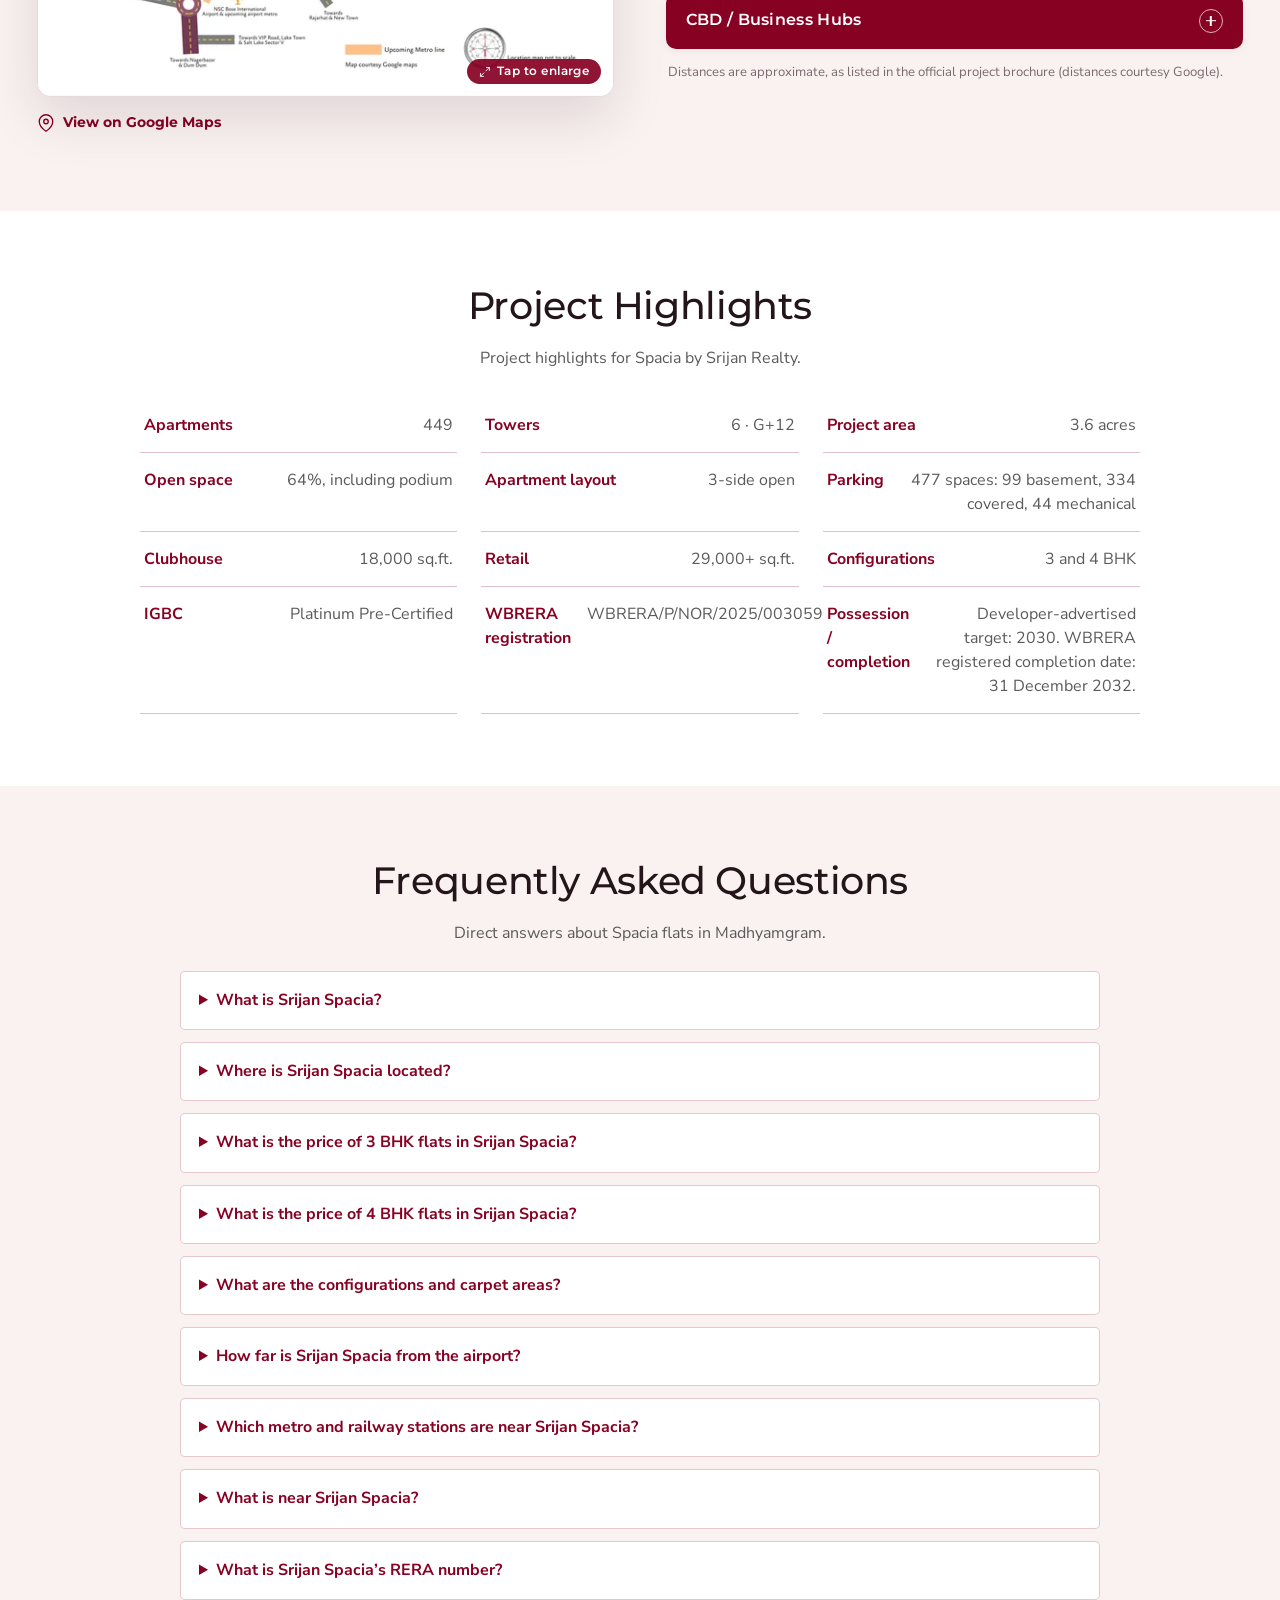
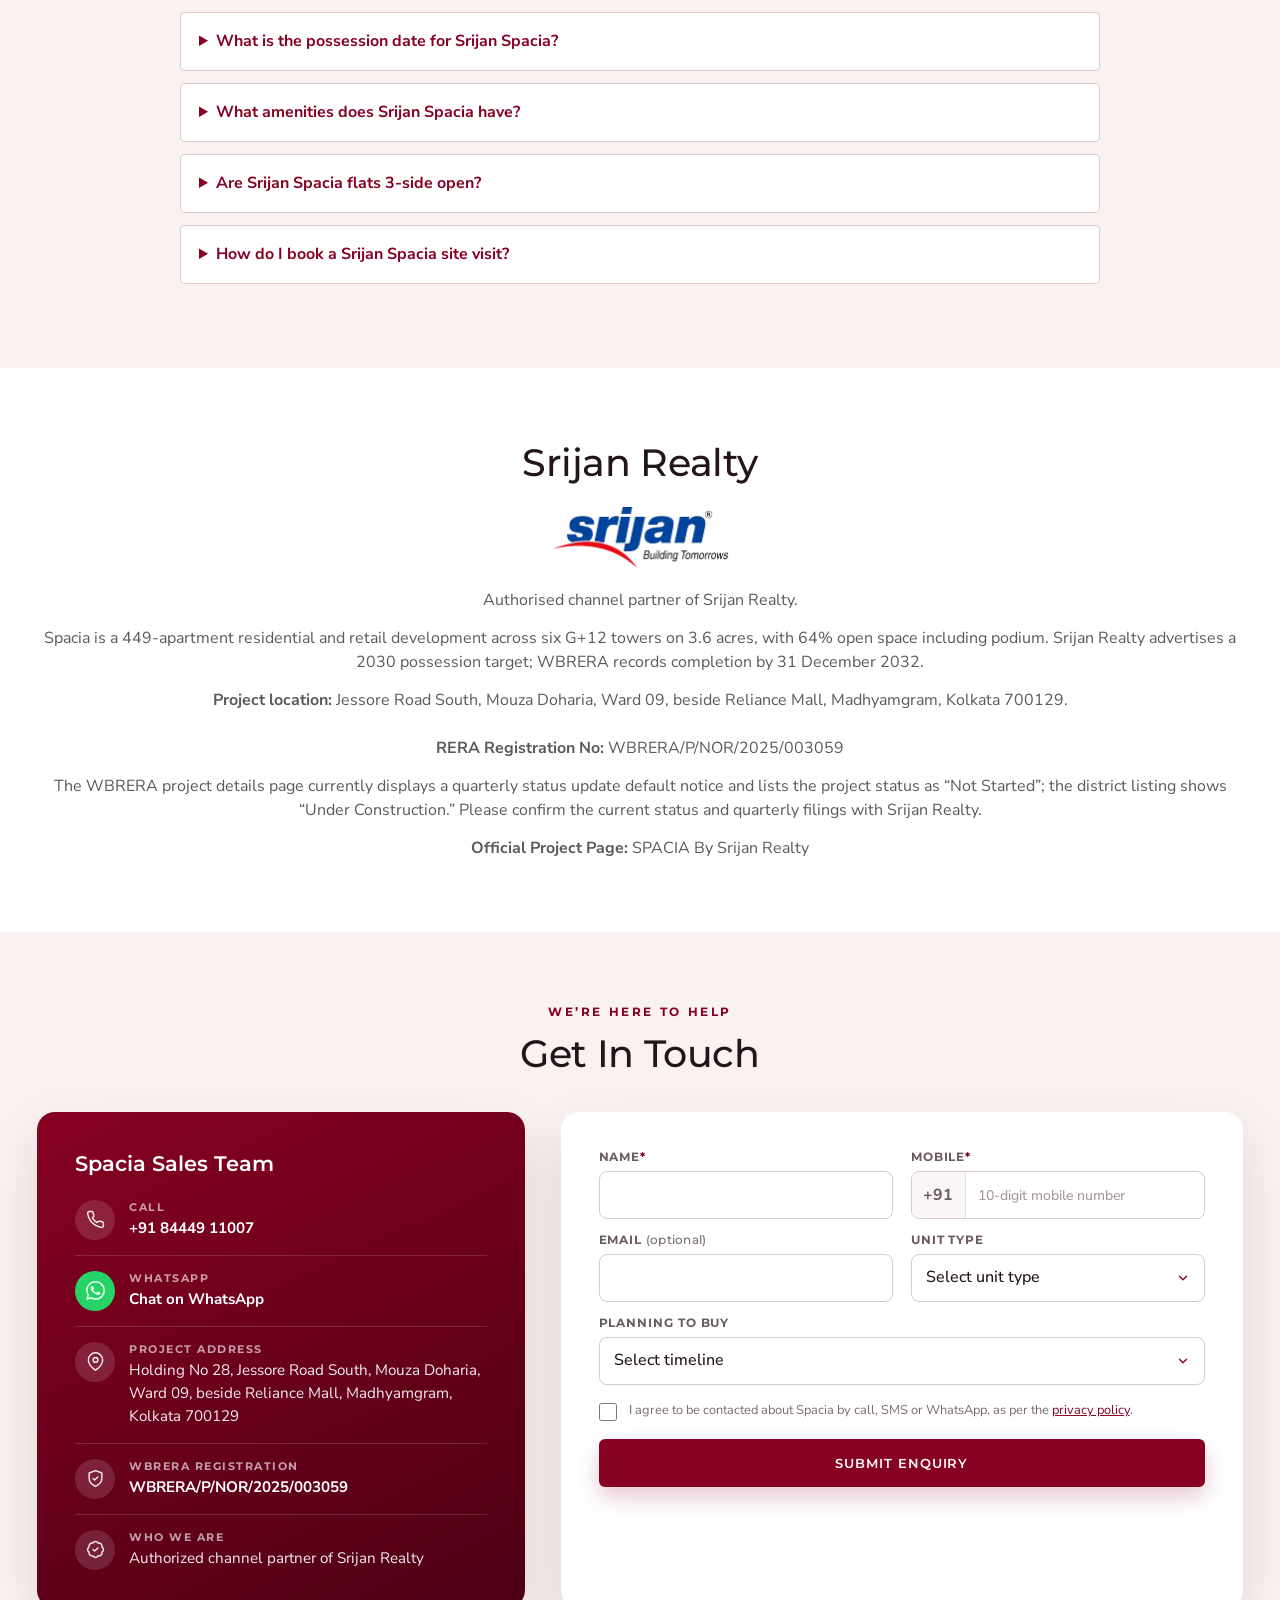
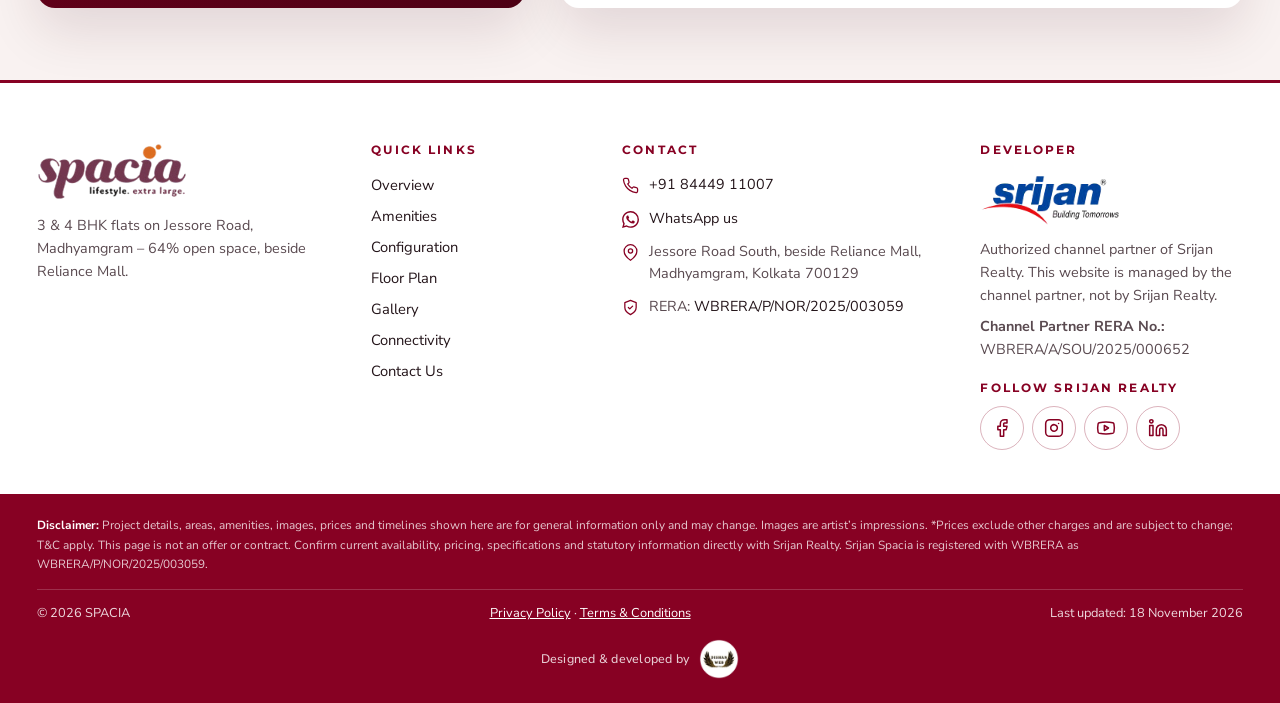
==== commit 3aa55244: "Add Channel Partner RERA No. directly below footer disclaimer" ====
--- a/index.html
+++ b/index.html
@@ -1060,17 +1060,14 @@
                     <li><svg class="sp-icon" aria-hidden="true"><use href="#i-phone"/></svg><a href="tel:+918444911007">+91 84449 11007</a></li>
                     <li><svg class="sp-icon" aria-hidden="true"><use href="#i-whatsapp"/></svg><a href="https://wa.me/918444911007" target="_blank" rel="nofollow noopener noreferrer" data-wa-message="Hi, I'm interested in Srijan Spacia, Madhyamgram. Please share project details.">WhatsApp us</a></li>
                     <li><svg class="sp-icon" aria-hidden="true"><use href="#i-pin"/></svg><span>Jessore Road South, beside Reliance Mall, Madhyamgram, Kolkata 700129</span></li>
-                    <li><svg class="sp-icon" aria-hidden="true"><use href="#i-shield"/></svg><span>Project RERA: <a href="https://rera.wb.gov.in/project_details.php?procode=15914000000012" target="_blank" rel="noopener noreferrer">WBRERA/P/NOR/2025/003059</a></span></li>
-                    <li><svg class="sp-icon" aria-hidden="true"><use href="#i-shield"/></svg><span>Channel Partner RERA: WBRERA/A/SOU/2025/000652</span></li>
+                    <li><svg class="sp-icon" aria-hidden="true"><use href="#i-shield"/></svg><span>RERA: <a href="https://rera.wb.gov.in/project_details.php?procode=15914000000012" target="_blank" rel="noopener noreferrer">WBRERA/P/NOR/2025/003059</a></span></li>
                 </ul>
             </div>
             <div class="sp-footer__col sp-footer__partner">
                 <p class="sp-footer__heading">Developer</p>
                 <img src="assets/brand/srijan-realty-logo.webp" alt="Srijan Realty – Building Tomorrows" width="181" height="67" loading="lazy" decoding="async">
-                <p><strong>Developer:</strong> Srijan Realty</p>
-                <p><strong>Disclaimer:</strong> Authorized channel partner of Srijan Realty. This website is managed by the channel partner, not by Srijan Realty.</p>
-                <p><strong>Channel Partner RERA Number:</strong> WBRERA/A/SOU/2025/000652</p>
-                <p><strong>Project RERA Number:</strong> <a href="https://rera.wb.gov.in/project_details.php?procode=15914000000012" target="_blank" rel="noopener noreferrer">WBRERA/P/NOR/2025/003059</a></p>
+                <p>Authorized channel partner of Srijan Realty. This website is managed by the channel partner, not by Srijan Realty.</p>
+                <p><strong>Channel Partner RERA No.:</strong> WBRERA/A/SOU/2025/000652</p>
                 <p class="sp-footer__heading sp-social__heading">Follow Srijan Realty</p>
                 <ul class="sp-social">
                     <li><a href="https://www.facebook.com/srijanrealty.in/" target="_blank" rel="noopener noreferrer" aria-label="Srijan Realty on Facebook"><svg class="sp-icon" viewBox="0 0 24 24" aria-hidden="true"><path fill="none" stroke="currentColor" stroke-width="1.8" stroke-linecap="round" stroke-linejoin="round" d="M18 2h-3a5 5 0 0 0-5 5v3H7v4h3v8h4v-8h3l1-4h-4V7a1 1 0 0 1 1-1h3z"/></svg></a></li>
@@ -1083,7 +1080,7 @@
     </div>
     <div class="sp-footer__bottom">
         <div class="container">
-            <p class="sp-footer__disclaimer"><strong>Disclaimer:</strong> Project details, areas, amenities, images, prices and timelines shown here are for general information only and may change. Images are artist&rsquo;s impressions. *Prices exclude other charges and are subject to change; T&amp;C apply. This page is not an offer or contract. Confirm current availability, pricing, specifications and statutory information directly with Srijan Realty. Srijan Spacia is registered with WBRERA under Project RERA Number: WBRERA/P/NOR/2025/003059. Channel Partner RERA Number: WBRERA/A/SOU/2025/000652.</p>
+            <p class="sp-footer__disclaimer"><strong>Disclaimer:</strong> Project details, areas, amenities, images, prices and timelines shown here are for general information only and may change. Images are artist&rsquo;s impressions. *Prices exclude other charges and are subject to change; T&amp;C apply. This page is not an offer or contract. Confirm current availability, pricing, specifications and statutory information directly with Srijan Realty. Srijan Spacia is registered with WBRERA as WBRERA/P/NOR/2025/003059.</p>
             <div class="sp-footer__meta">
                 <span>&copy; 2026 SPACIA</span>
                 <span><a href="#privacyModal" data-bs-toggle="modal" data-bs-target="#privacyModal">Privacy Policy</a> &middot; <a href="#termsModal" data-bs-toggle="modal" data-bs-target="#termsModal">Terms &amp; Conditions</a></span>
